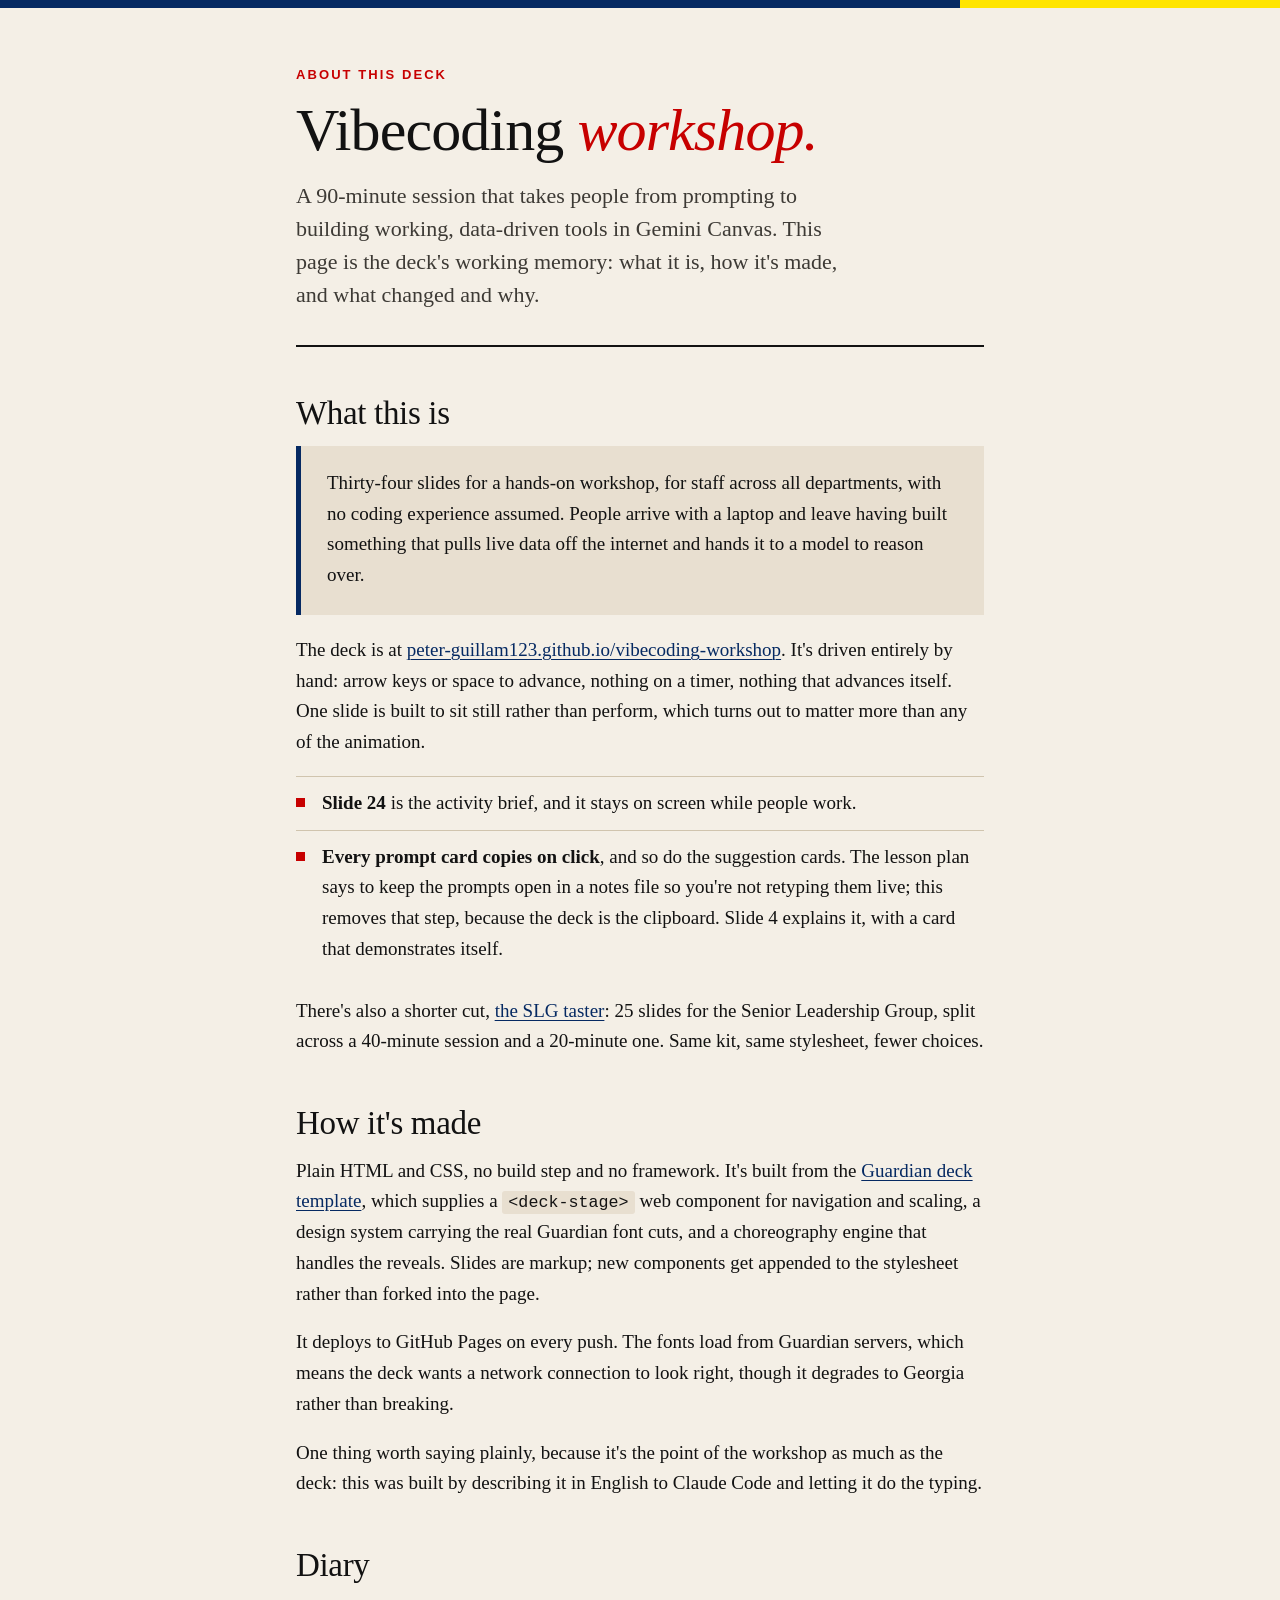
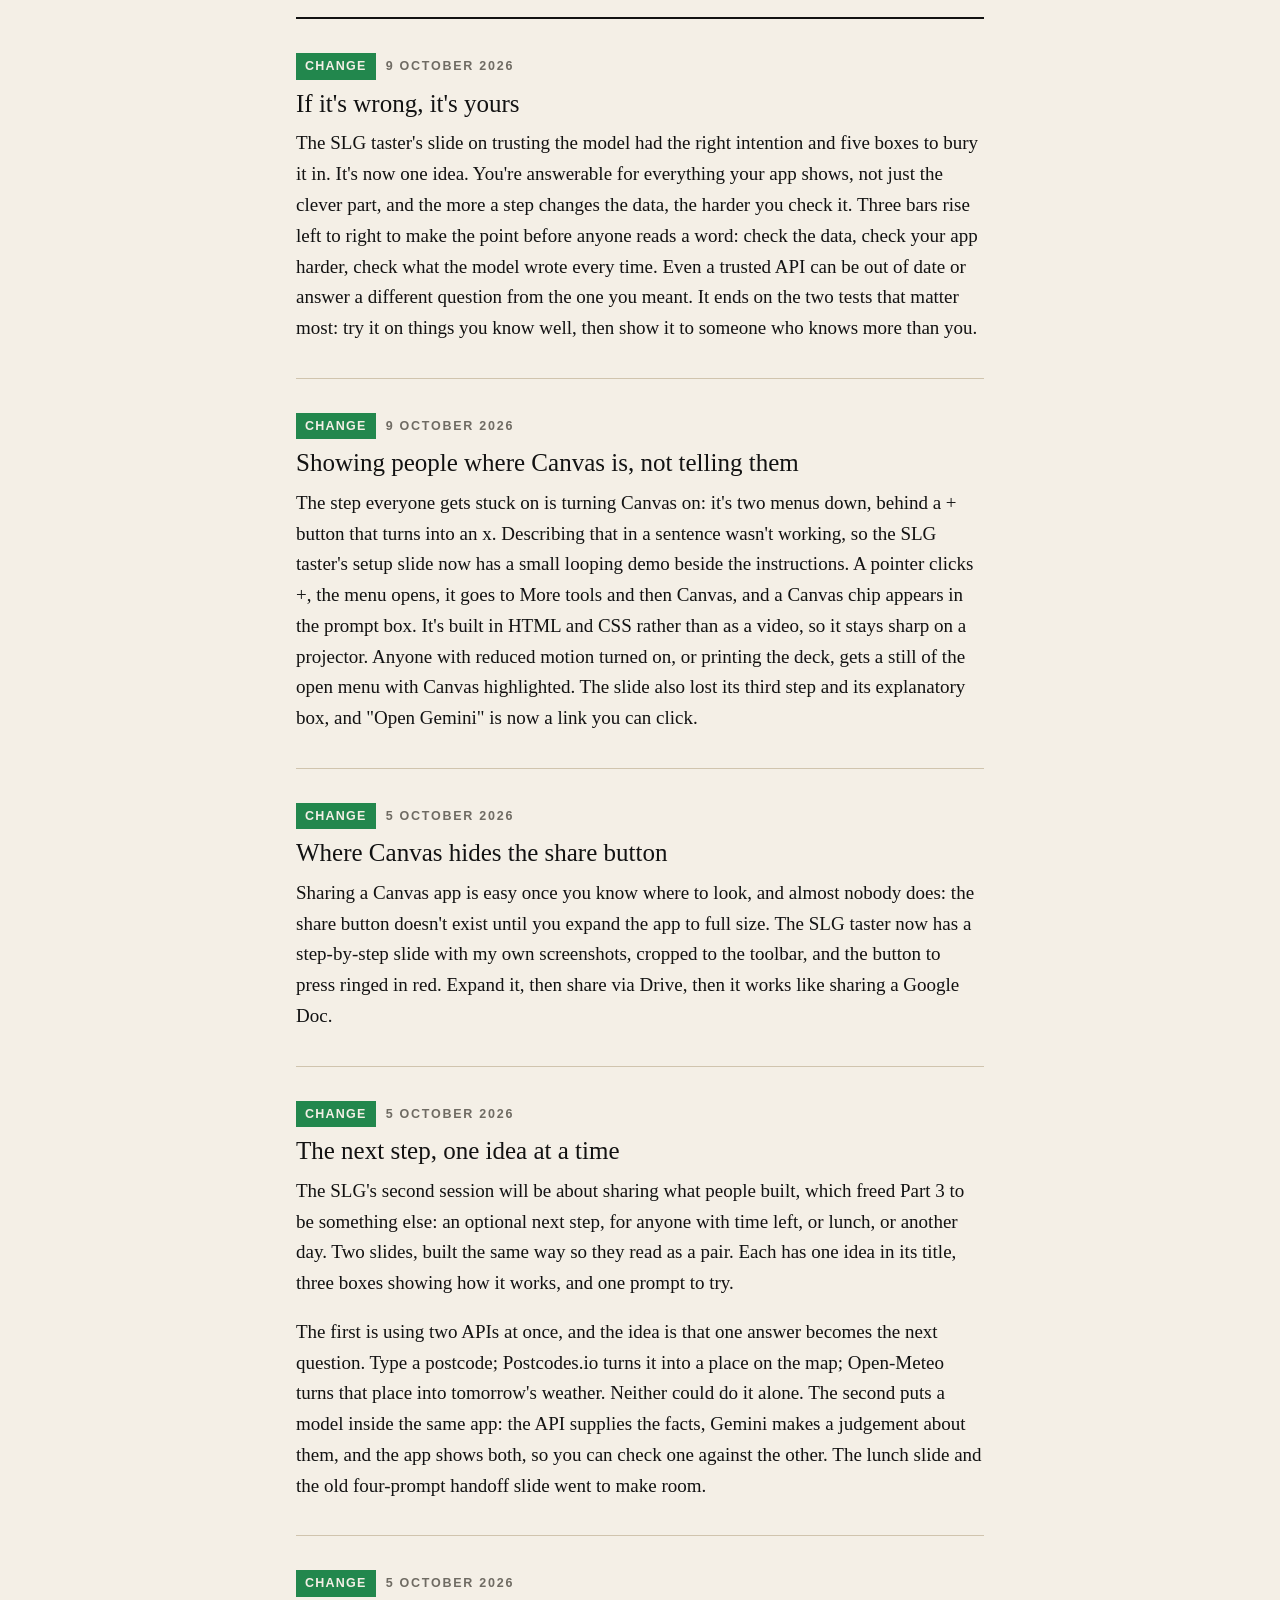
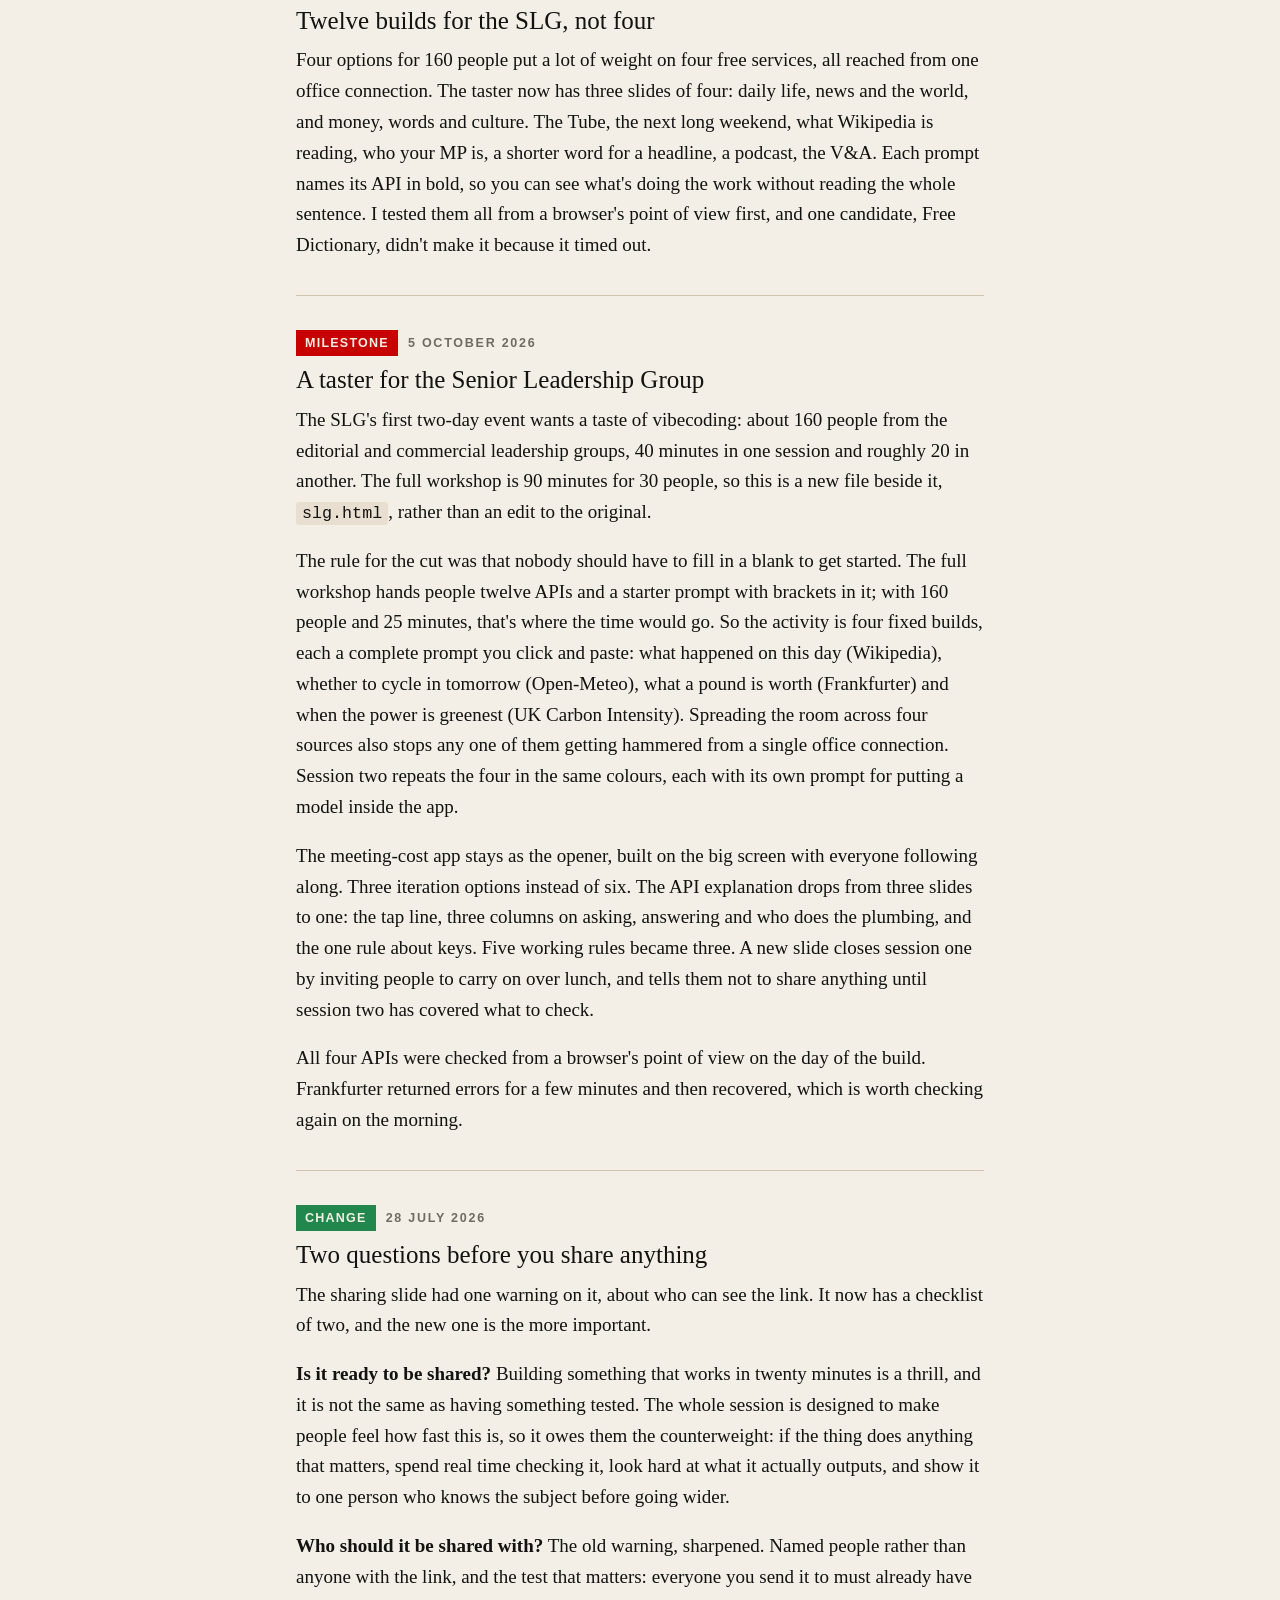
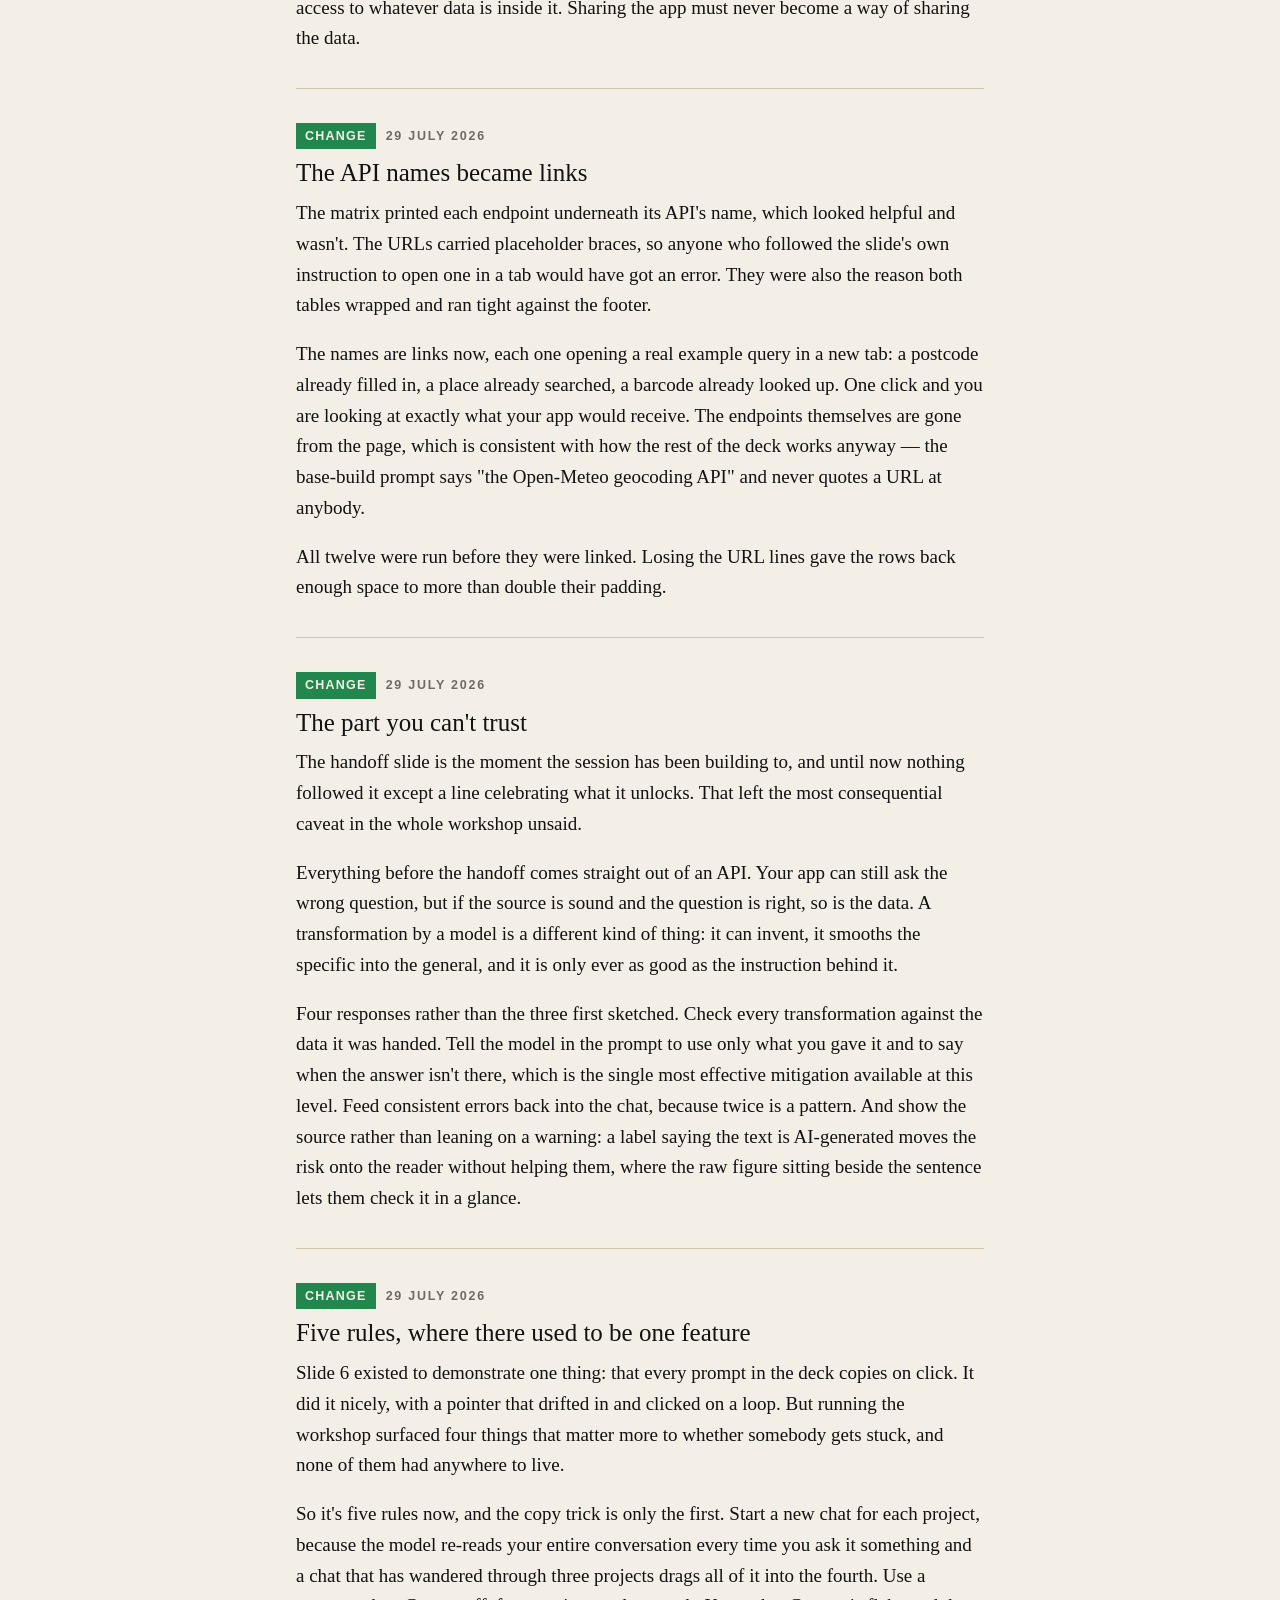
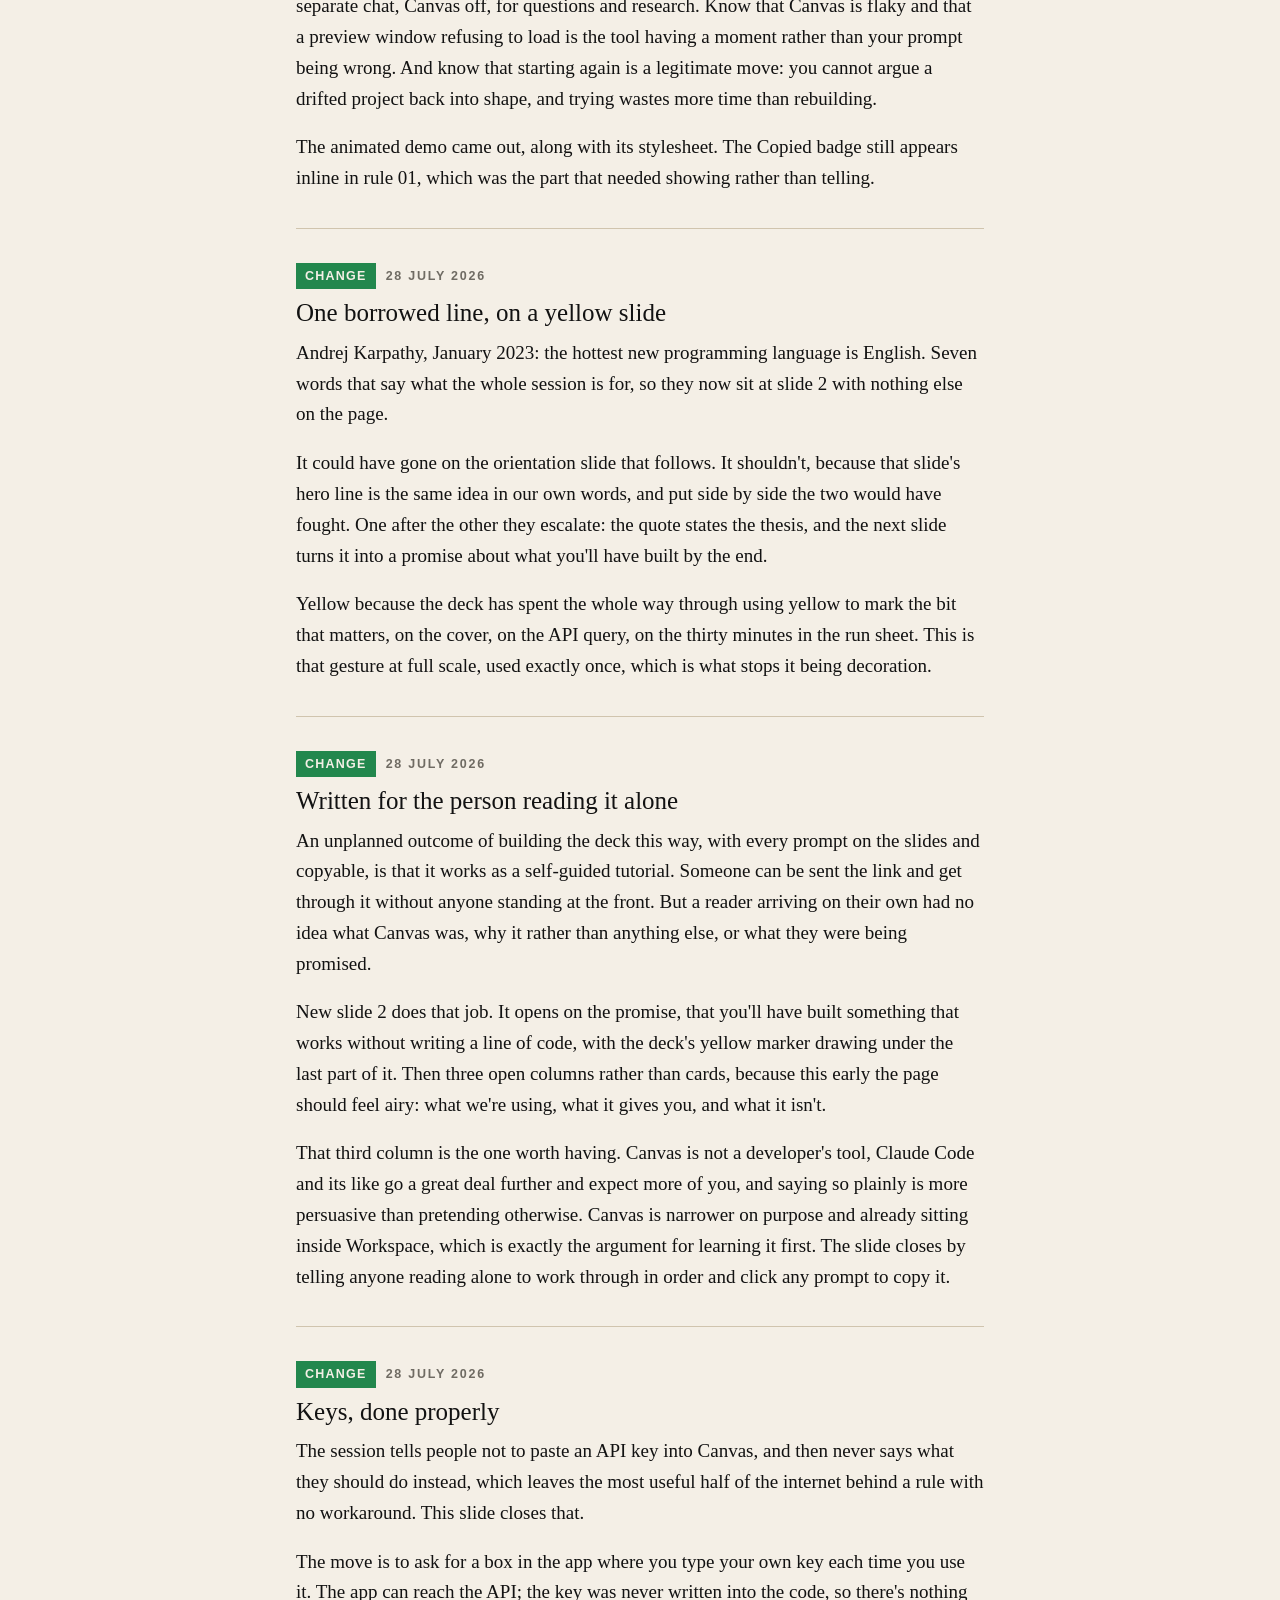
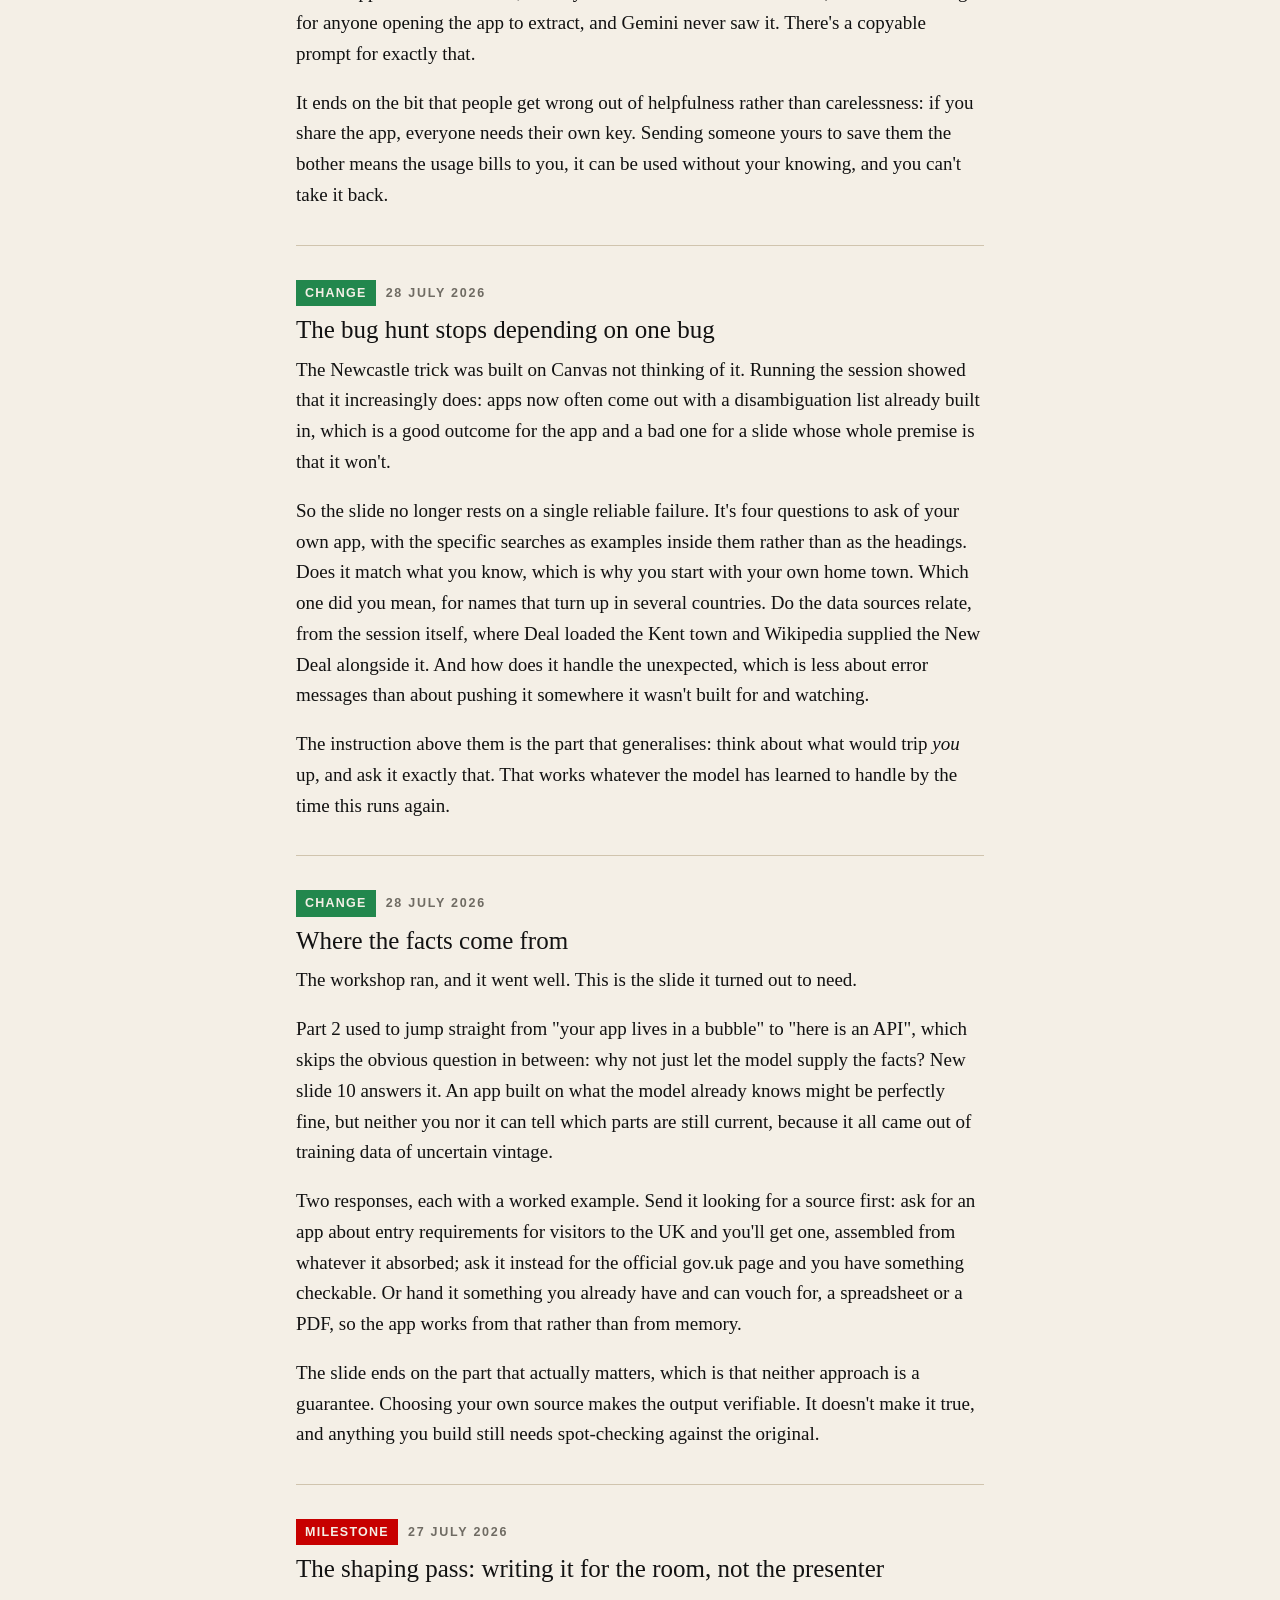
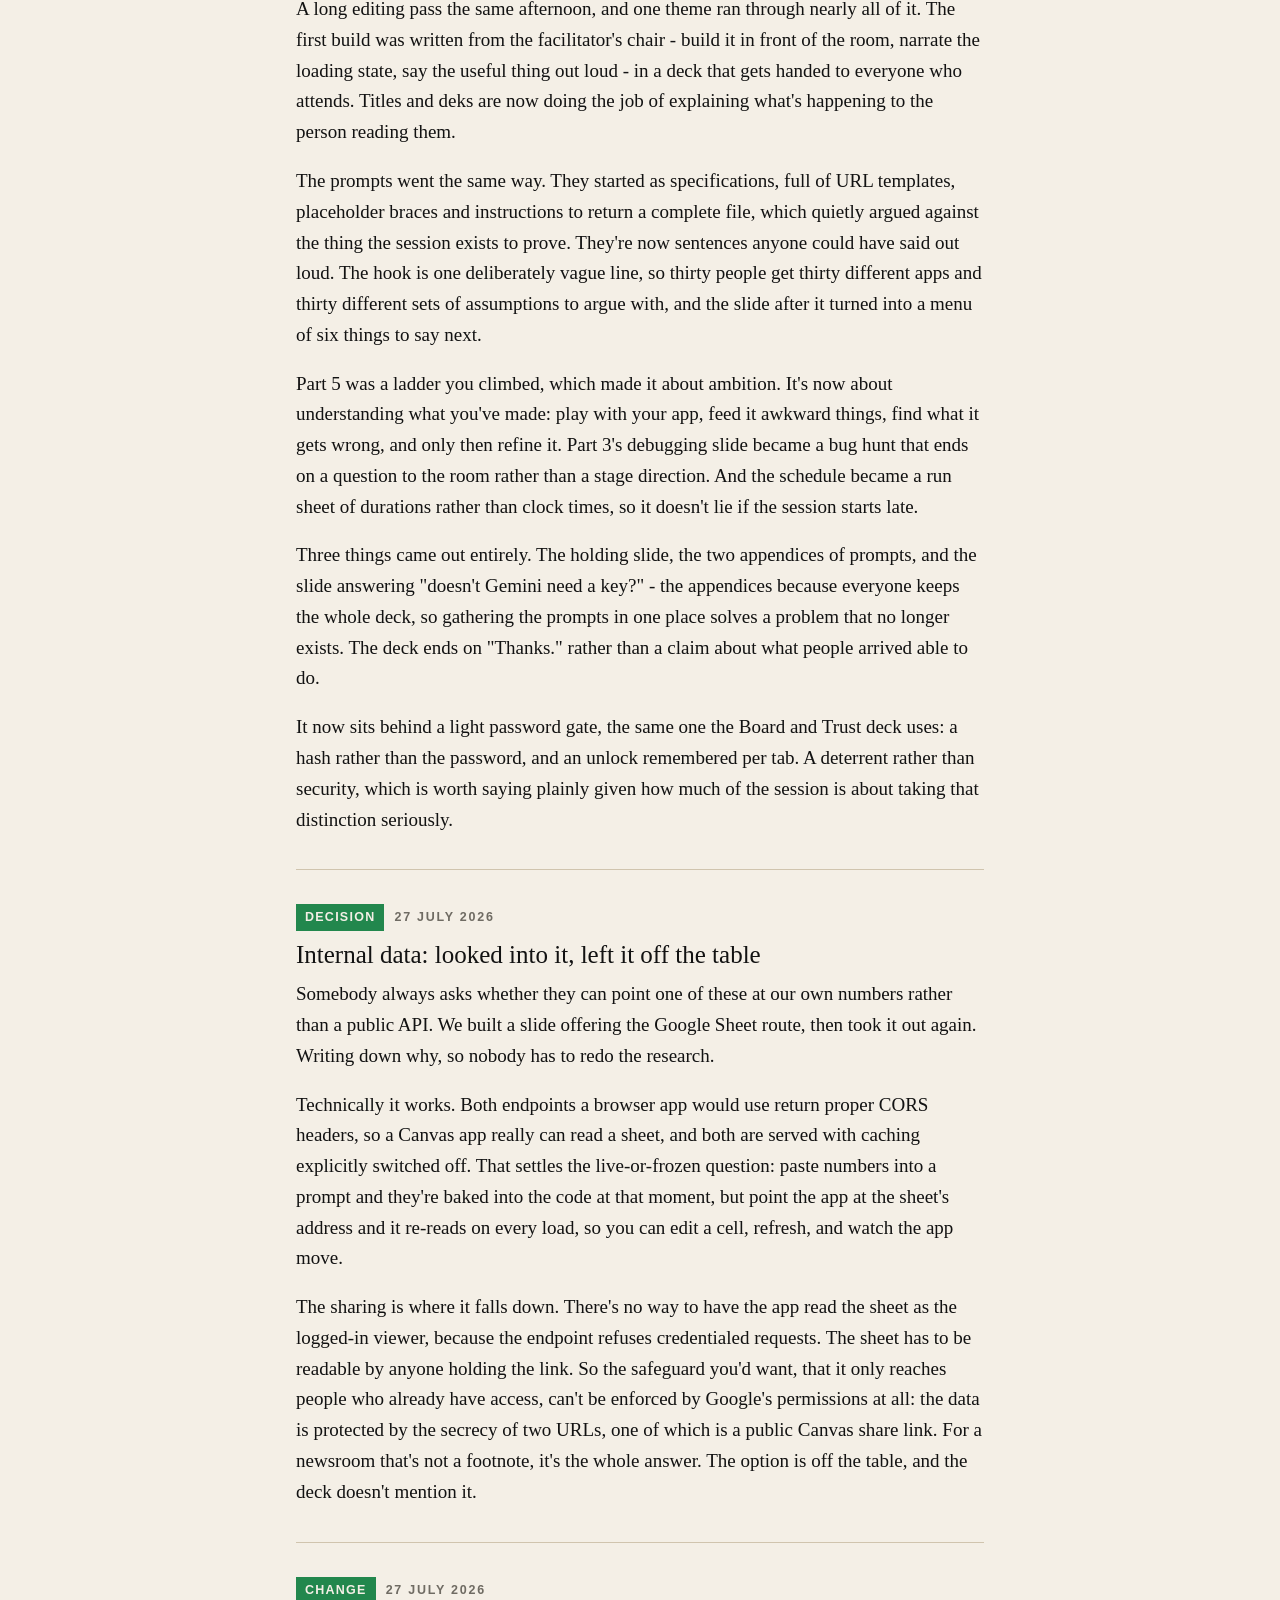
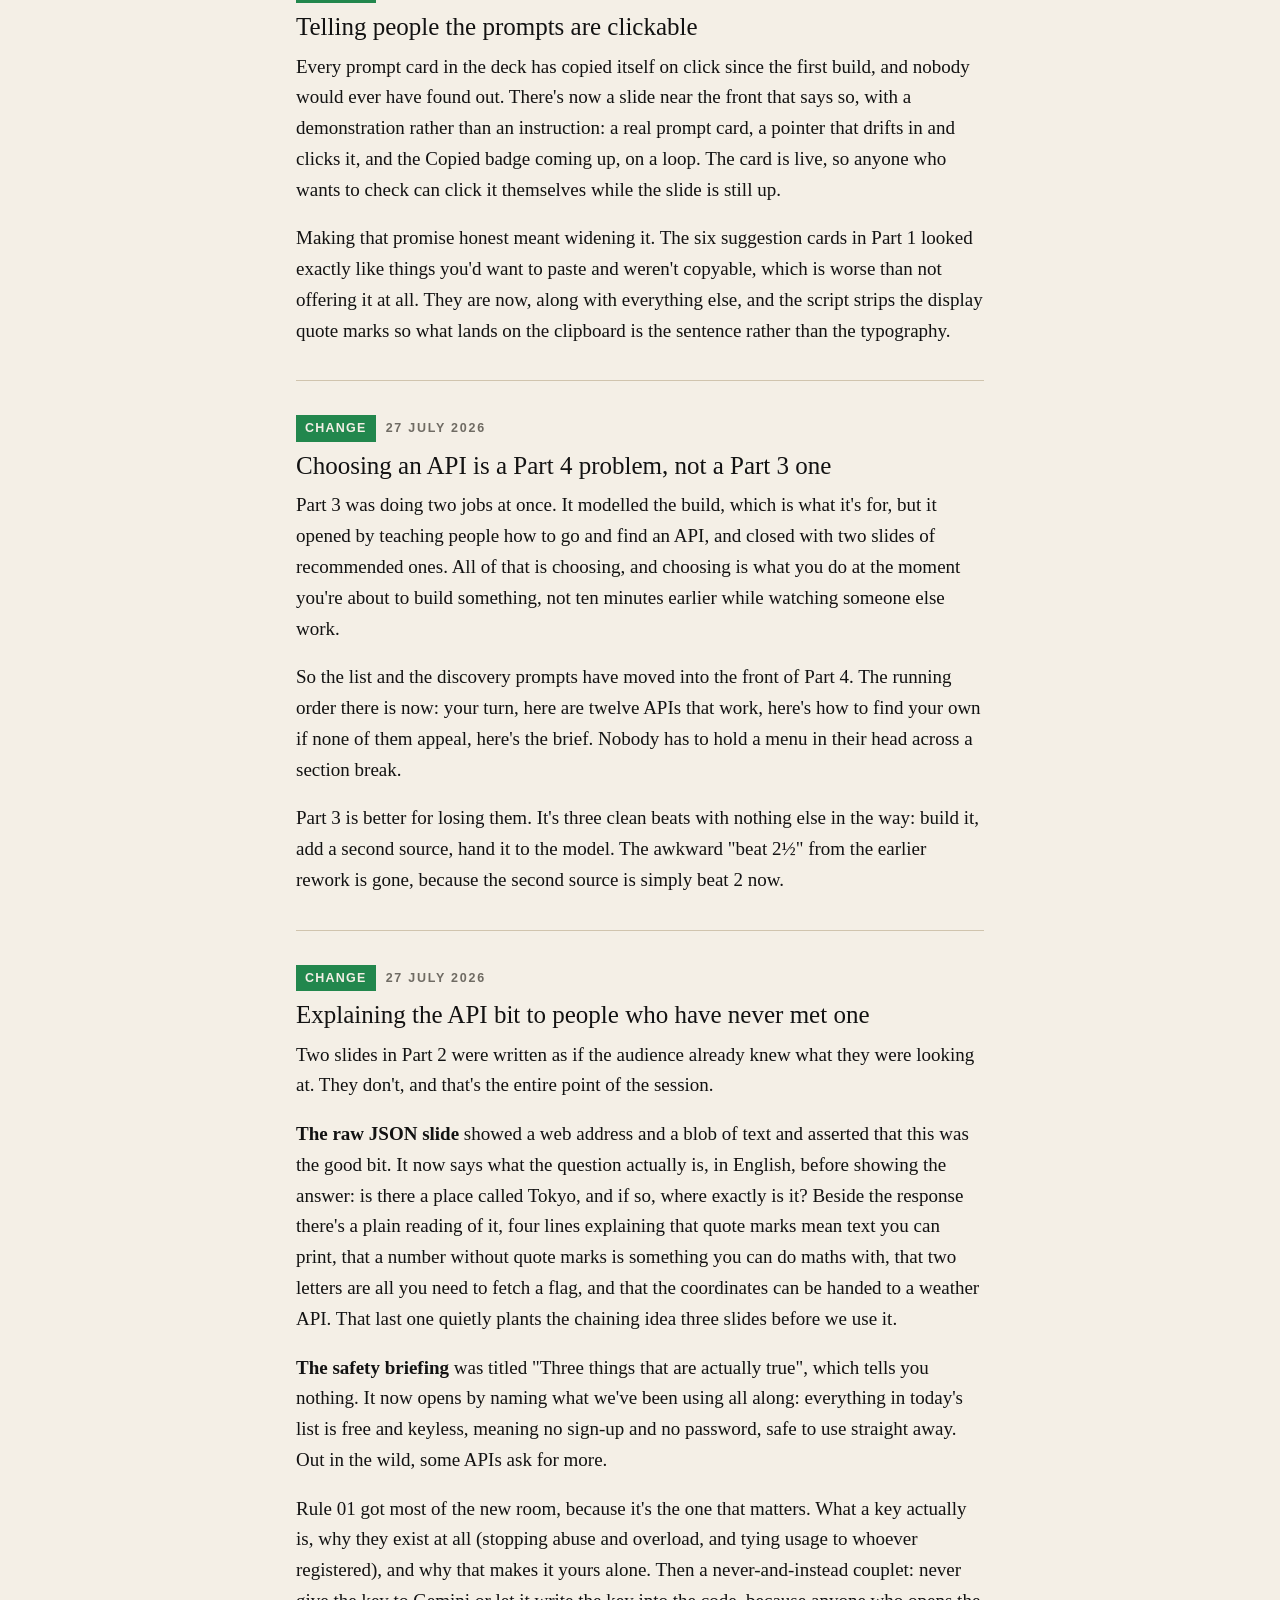
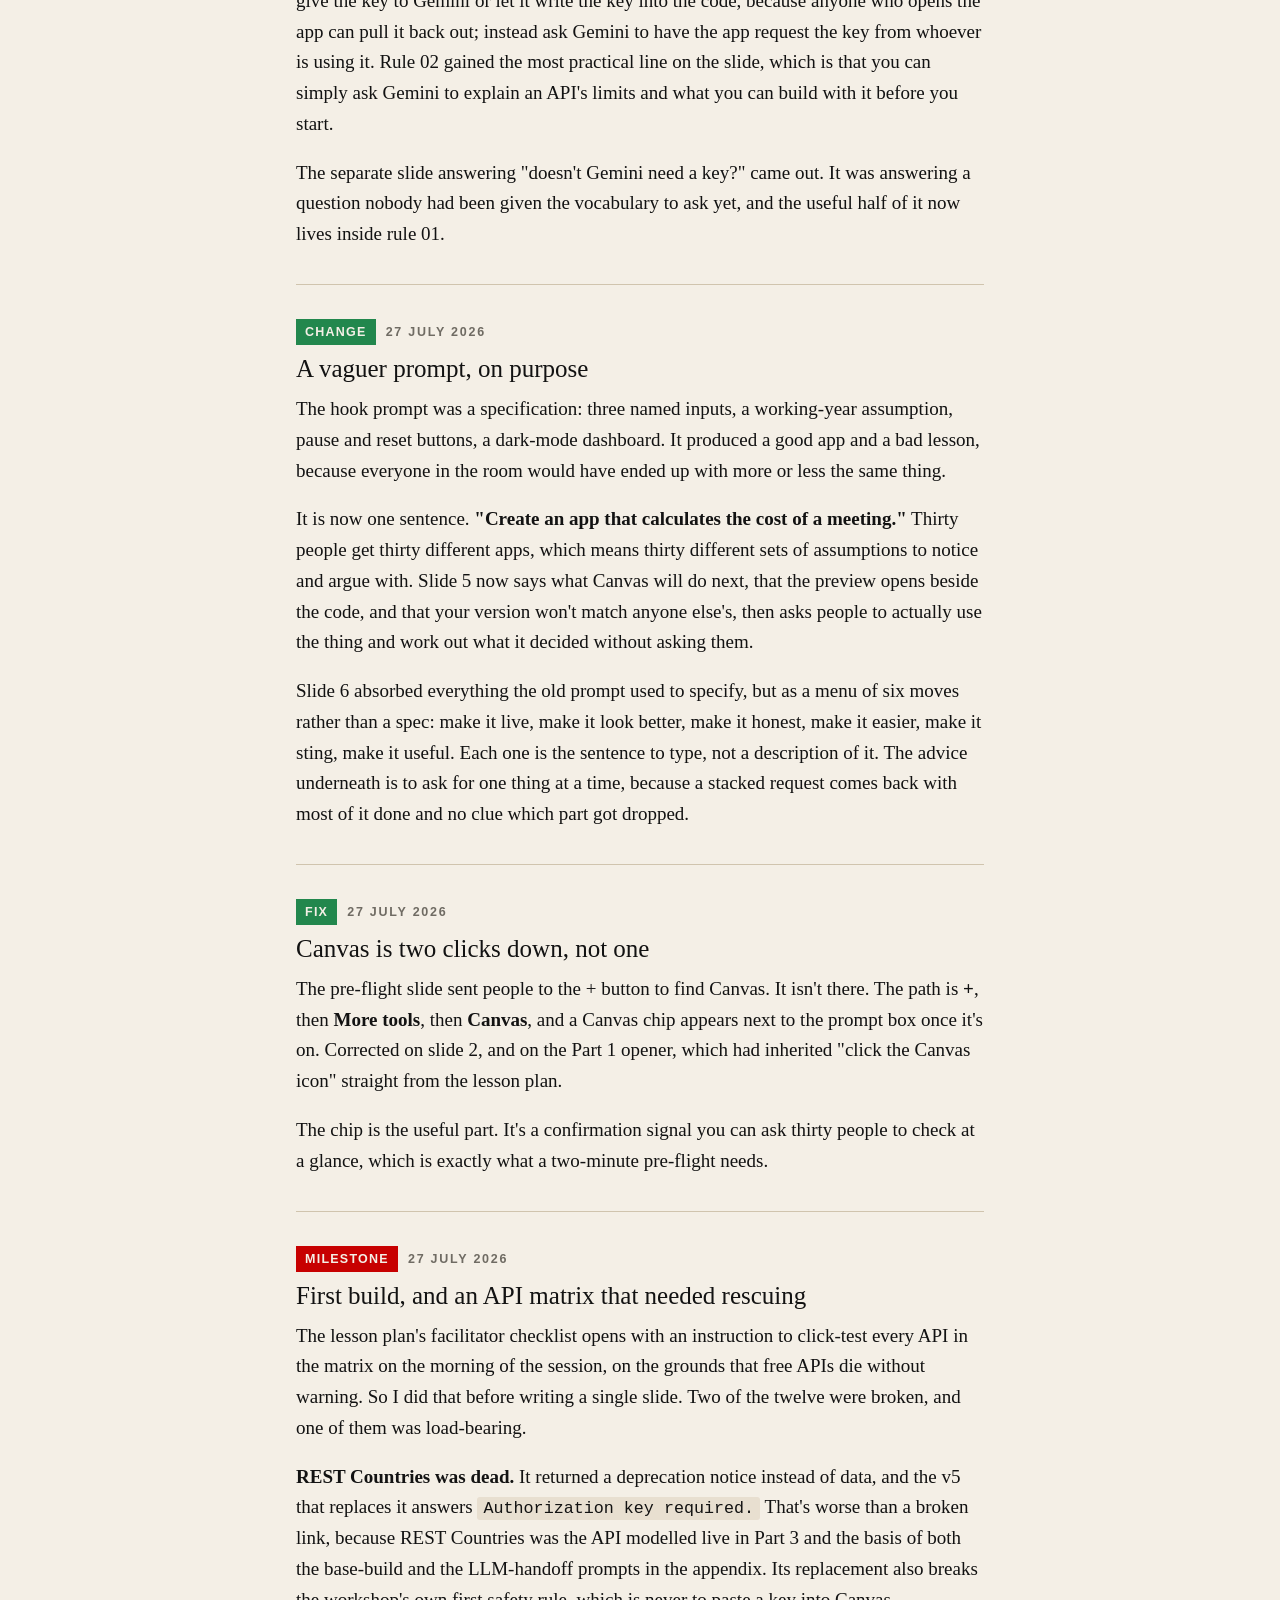
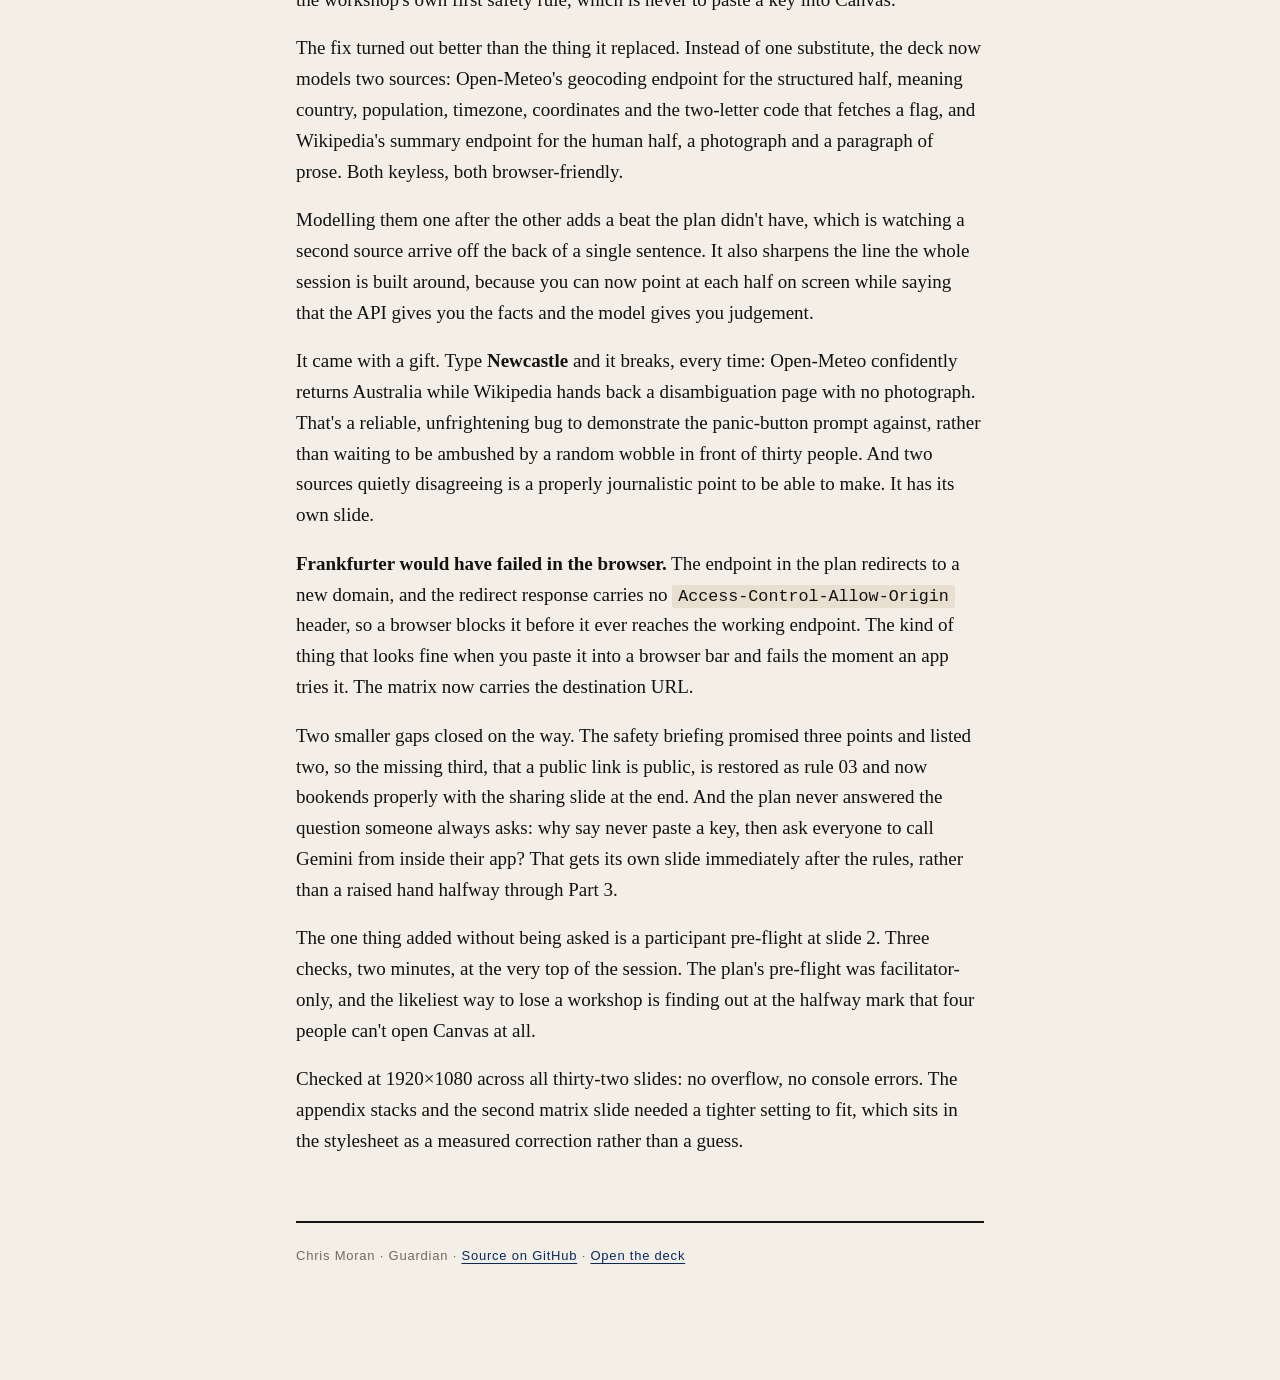
==== about.html @ 99992553 "Add 'Or go and find your own' to the SLG deck, after the twelve From the full workshop's slide 26. T" ====
<!DOCTYPE html><html lang="en-GB"><head>
<meta charset="UTF-8">
<meta name="viewport" content="width=device-width, initial-scale=1">
<title>About · Vibecoding workshop</title>
<meta name="description" content="What the Vibecoding workshop deck is, how it was made, and a diary of what changed and why.">
<link rel="preconnect" href="https://assets.guim.co.uk" crossorigin>
<style>
  /* The deck's stylesheet is built around a fixed 1920×1080 stage, so
     this page carries its own layout. The fonts, the palette and the
     editorial register are deliberately the same. */

  @font-face {
    font-family: 'GH Guardian Headline';
    src: url('https://assets.guim.co.uk/static/frontend/fonts/guardian-headline/noalts-not-hinted/GHGuardianHeadline-Medium.woff2') format('woff2');
    font-weight: 500; font-style: normal; font-display: swap;
  }
  @font-face {
    font-family: 'GH Guardian Headline';
    src: url('https://assets.guim.co.uk/static/frontend/fonts/guardian-headline/noalts-not-hinted/GHGuardianHeadline-Bold.woff2') format('woff2');
    font-weight: 700; font-style: normal; font-display: swap;
  }
  @font-face {
    font-family: 'GuardianTextEgyptian';
    src: url('https://assets.guim.co.uk/static/frontend/fonts/guardian-textegyptian/noalts-not-hinted/GuardianTextEgyptian-Regular.woff2') format('woff2');
    font-weight: 400; font-style: normal; font-display: swap;
  }
  @font-face {
    font-family: 'GuardianTextEgyptian';
    src: url('https://assets.guim.co.uk/static/frontend/fonts/guardian-textegyptian/noalts-not-hinted/GuardianTextEgyptian-Bold.woff2') format('woff2');
    font-weight: 700; font-style: normal; font-display: swap;
  }
  @font-face {
    font-family: 'GuardianTextSans';
    src: url('https://assets.guim.co.uk/static/frontend/fonts/guardian-textsans/noalts-not-hinted/GuardianTextSans-Bold.woff2') format('woff2');
    font-weight: 700; font-style: normal; font-display: swap;
  }

  :root {
    --paper: #F4EFE6;
    --paper-deep: #E8DFD0;
    --paper-rule: #D0C4AE;
    --ink: #121212;
    --ink-soft: #3d3a35;
    --ink-mute: #6f6b63;
    --guardian-blue: #052962;
    --guardian-yellow: #FFE500;
    --news-red: #C70000;
    --eco-green: #22874d;
    --display: 'GH Guardian Headline', Georgia, 'Times New Roman', serif;
    --body: 'GuardianTextEgyptian', Georgia, 'Times New Roman', serif;
    --ui: 'GuardianTextSans', 'Helvetica Neue', Helvetica, Arial, sans-serif;
    --mono: 'Menlo', 'SF Mono', 'Courier New', monospace;
  }

  * { box-sizing: border-box; }
  html { -webkit-text-size-adjust: 100%; }
  body {
    margin: 0;
    background: var(--paper);
    color: var(--ink);
    font-family: var(--body);
    font-size: 19px;
    line-height: 1.62;
  }

  .band { height: 8px; display: flex; }
  .band i { flex: 1; }
  .band i:first-child { background: var(--guardian-blue); flex: 3; }
  .band i:last-child { background: var(--guardian-yellow); }

  .wrap { max-width: 46rem; margin: 0 auto; padding: 0 24px 96px; }

  header.masthead { padding: 56px 0 34px; border-bottom: 2px solid var(--ink); margin-bottom: 40px; }
  .eyebrow {
    font-family: var(--ui);
    font-weight: 700;
    font-size: 13px;
    letter-spacing: 0.16em;
    text-transform: uppercase;
    color: var(--news-red);
    margin: 0 0 14px;
  }
  h1 {
    font-family: var(--display);
    font-weight: 500;
    font-size: clamp(38px, 7vw, 60px);
    line-height: 1.04;
    letter-spacing: -0.015em;
    margin: 0 0 18px;
  }
  h1 em { color: var(--news-red); font-style: italic; }
  .standfirst {
    font-size: clamp(19px, 2.4vw, 22px);
    line-height: 1.5;
    color: var(--ink-soft);
    margin: 0;
    max-width: 34rem;
  }

  h2 {
    font-family: var(--display);
    font-weight: 500;
    font-size: clamp(26px, 4vw, 33px);
    line-height: 1.1;
    letter-spacing: -0.01em;
    margin: 48px 0 14px;
  }
  h3 {
    font-family: var(--display);
    font-weight: 500;
    font-size: clamp(21px, 3vw, 25px);
    line-height: 1.15;
    margin: 32px 0 10px;
  }
  p { margin: 0 0 18px; }
  a { color: var(--guardian-blue); text-decoration-thickness: 1px; text-underline-offset: 3px; }
  a:hover { color: var(--news-red); }
  a:focus-visible { outline: 3px solid var(--news-red); outline-offset: 3px; }
  strong { font-weight: 700; }
  code {
    font-family: var(--mono);
    font-size: 0.88em;
    background: var(--paper-deep);
    padding: 2px 6px;
    border-radius: 3px;
    word-break: break-word;
  }

  .lede-panel {
    background: var(--paper-deep);
    border-left: 5px solid var(--guardian-blue);
    padding: 22px 26px 6px;
    margin: 0 0 20px;
  }

  ul.plain { list-style: none; margin: 0 0 20px; padding: 0; }
  ul.plain li {
    padding: 11px 0 11px 26px;
    border-top: 1px solid var(--paper-rule);
    position: relative;
  }
  ul.plain li::before {
    content: '';
    position: absolute;
    left: 0; top: 21px;
    width: 9px; height: 9px;
    background: var(--news-red);
  }

  /* The diary */
  .entry { padding-top: 34px; margin-top: 34px; border-top: 1px solid var(--paper-rule); }
  .entry:first-of-type { border-top: 2px solid var(--ink); }
  .entry-meta {
    font-family: var(--ui);
    font-weight: 700;
    font-size: 12.5px;
    letter-spacing: 0.14em;
    text-transform: uppercase;
    color: var(--ink-mute);
    margin: 0 0 10px;
    display: flex;
    flex-wrap: wrap;
    align-items: center;
    gap: 10px;
  }
  .tag {
    color: var(--paper);
    background: var(--eco-green);
    padding: 3px 9px;
    letter-spacing: 0.1em;
  }
  .tag.milestone { background: var(--news-red); }
  .entry h3 { margin-top: 0; }

  footer.foot {
    margin-top: 64px;
    padding-top: 22px;
    border-top: 2px solid var(--ink);
    font-family: var(--ui);
    font-size: 13px;
    letter-spacing: 0.06em;
    color: var(--ink-mute);
  }

  @media (max-width: 480px) {
    body { font-size: 17px; }
    .wrap { padding-bottom: 64px; }
    header.masthead { padding-top: 36px; }
  }
</style>
</head>
<body>

<div class="band" aria-hidden="true"><i></i><i></i></div>

<div class="wrap">

  <header class="masthead">
    <p class="eyebrow">About this deck</p>
    <h1>Vibecoding <em>workshop.</em></h1>
    <p class="standfirst">A 90-minute session that takes people from prompting to building working, data-driven tools in Gemini Canvas. This page is the deck's working memory: what it is, how it's made, and what changed and why.</p>
  </header>

  <h2>What this is</h2>

  <div class="lede-panel">
    <p>Thirty-four slides for a hands-on workshop, for staff across all departments, with no coding experience assumed. People arrive with a laptop and leave having built something that pulls live data off the internet and hands it to a model to reason over.</p>
  </div>

  <p>The deck is at <a href="./">peter-guillam123.github.io/vibecoding-workshop</a>. It's driven entirely by hand: arrow keys or space to advance, nothing on a timer, nothing that advances itself. One slide is built to sit still rather than perform, which turns out to matter more than any of the animation.</p>

  <ul class="plain">
    <li><strong>Slide 24</strong> is the activity brief, and it stays on screen while people work.</li>
    <li><strong>Every prompt card copies on click</strong>, and so do the suggestion cards. The lesson plan says to keep the prompts open in a notes file so you're not retyping them live; this removes that step, because the deck is the clipboard. Slide 4 explains it, with a card that demonstrates itself.</li>
  </ul>

  <p>There's also a shorter cut, <a href="slg.html">the SLG taster</a>: 25 slides for the Senior Leadership Group, split across a 40-minute session and a 20-minute one. Same kit, same stylesheet, fewer choices.</p>

  <h2>How it's made</h2>

  <p>Plain HTML and CSS, no build step and no framework. It's built from the <a href="https://github.com/peter-guillam123/guardian-deck-template">Guardian deck template</a>, which supplies a <code>&lt;deck-stage&gt;</code> web component for navigation and scaling, a design system carrying the real Guardian font cuts, and a choreography engine that handles the reveals. Slides are markup; new components get appended to the stylesheet rather than forked into the page.</p>

  <p>It deploys to GitHub Pages on every push. The fonts load from Guardian servers, which means the deck wants a network connection to look right, though it degrades to Georgia rather than breaking.</p>

  <p>One thing worth saying plainly, because it's the point of the workshop as much as the deck: this was built by describing it in English to Claude Code and letting it do the typing.</p>

  <h2>Diary</h2>

  <article class="entry">
    <p class="entry-meta"><span class="tag">Change</span><span>9 October 2026</span></p>
    <h3>If it's wrong, it's yours</h3>

    <p>The SLG taster's slide on trusting the model had the right intention and five boxes to bury it in. It's now one idea. You're answerable for everything your app shows, not just the clever part, and the more a step changes the data, the harder you check it. Three bars rise left to right to make the point before anyone reads a word: check the data, check your app harder, check what the model wrote every time. Even a trusted API can be out of date or answer a different question from the one you meant. It ends on the two tests that matter most: try it on things you know well, then show it to someone who knows more than you.</p>
  </article>

  <article class="entry">
    <p class="entry-meta"><span class="tag">Change</span><span>9 October 2026</span></p>
    <h3>Showing people where Canvas is, not telling them</h3>

    <p>The step everyone gets stuck on is turning Canvas on: it's two menus down, behind a + button that turns into an x. Describing that in a sentence wasn't working, so the SLG taster's setup slide now has a small looping demo beside the instructions. A pointer clicks +, the menu opens, it goes to More tools and then Canvas, and a Canvas chip appears in the prompt box. It's built in HTML and CSS rather than as a video, so it stays sharp on a projector. Anyone with reduced motion turned on, or printing the deck, gets a still of the open menu with Canvas highlighted. The slide also lost its third step and its explanatory box, and "Open Gemini" is now a link you can click.</p>
  </article>

  <article class="entry">
    <p class="entry-meta"><span class="tag">Change</span><span>5 October 2026</span></p>
    <h3>Where Canvas hides the share button</h3>

    <p>Sharing a Canvas app is easy once you know where to look, and almost nobody does: the share button doesn't exist until you expand the app to full size. The SLG taster now has a step-by-step slide with my own screenshots, cropped to the toolbar, and the button to press ringed in red. Expand it, then share via Drive, then it works like sharing a Google Doc.</p>
  </article>

  <article class="entry">
    <p class="entry-meta"><span class="tag">Change</span><span>5 October 2026</span></p>
    <h3>The next step, one idea at a time</h3>

    <p>The SLG's second session will be about sharing what people built, which freed Part 3 to be something else: an optional next step, for anyone with time left, or lunch, or another day. Two slides, built the same way so they read as a pair. Each has one idea in its title, three boxes showing how it works, and one prompt to try.</p>

    <p>The first is using two APIs at once, and the idea is that one answer becomes the next question. Type a postcode; Postcodes.io turns it into a place on the map; Open-Meteo turns that place into tomorrow's weather. Neither could do it alone. The second puts a model inside the same app: the API supplies the facts, Gemini makes a judgement about them, and the app shows both, so you can check one against the other. The lunch slide and the old four-prompt handoff slide went to make room.</p>
  </article>

  <article class="entry">
    <p class="entry-meta"><span class="tag">Change</span><span>5 October 2026</span></p>
    <h3>Twelve builds for the SLG, not four</h3>

    <p>Four options for 160 people put a lot of weight on four free services, all reached from one office connection. The taster now has three slides of four: daily life, news and the world, and money, words and culture. The Tube, the next long weekend, what Wikipedia is reading, who your MP is, a shorter word for a headline, a podcast, the V&amp;A. Each prompt names its API in bold, so you can see what's doing the work without reading the whole sentence. I tested them all from a browser's point of view first, and one candidate, Free Dictionary, didn't make it because it timed out.</p>
  </article>

  <article class="entry">
    <p class="entry-meta"><span class="tag milestone">Milestone</span><span>5 October 2026</span></p>
    <h3>A taster for the Senior Leadership Group</h3>

    <p>The SLG's first two-day event wants a taste of vibecoding: about 160 people from the editorial and commercial leadership groups, 40 minutes in one session and roughly 20 in another. The full workshop is 90 minutes for 30 people, so this is a new file beside it, <code>slg.html</code>, rather than an edit to the original.</p>

    <p>The rule for the cut was that nobody should have to fill in a blank to get started. The full workshop hands people twelve APIs and a starter prompt with brackets in it; with 160 people and 25 minutes, that's where the time would go. So the activity is four fixed builds, each a complete prompt you click and paste: what happened on this day (Wikipedia), whether to cycle in tomorrow (Open-Meteo), what a pound is worth (Frankfurter) and when the power is greenest (UK Carbon Intensity). Spreading the room across four sources also stops any one of them getting hammered from a single office connection. Session two repeats the four in the same colours, each with its own prompt for putting a model inside the app.</p>

    <p>The meeting-cost app stays as the opener, built on the big screen with everyone following along. Three iteration options instead of six. The API explanation drops from three slides to one: the tap line, three columns on asking, answering and who does the plumbing, and the one rule about keys. Five working rules became three. A new slide closes session one by inviting people to carry on over lunch, and tells them not to share anything until session two has covered what to check.</p>

    <p>All four APIs were checked from a browser's point of view on the day of the build. Frankfurter returned errors for a few minutes and then recovered, which is worth checking again on the morning.</p>
  </article>

  <article class="entry">
    <p class="entry-meta"><span class="tag">Change</span><span>28 July 2026</span></p>
    <h3>Two questions before you share anything</h3>

    <p>The sharing slide had one warning on it, about who can see the link. It now has a checklist of two, and the new one is the more important.</p>

    <p><strong>Is it ready to be shared?</strong> Building something that works in twenty minutes is a thrill, and it is not the same as having something tested. The whole session is designed to make people feel how fast this is, so it owes them the counterweight: if the thing does anything that matters, spend real time checking it, look hard at what it actually outputs, and show it to one person who knows the subject before going wider.</p>

    <p><strong>Who should it be shared with?</strong> The old warning, sharpened. Named people rather than anyone with the link, and the test that matters: everyone you send it to must already have access to whatever data is inside it. Sharing the app must never become a way of sharing the data.</p>
  </article>

  <article class="entry">
    <p class="entry-meta"><span class="tag">Change</span><span>29 July 2026</span></p>
    <h3>The API names became links</h3>

    <p>The matrix printed each endpoint underneath its API's name, which looked helpful and wasn't. The URLs carried placeholder braces, so anyone who followed the slide's own instruction to open one in a tab would have got an error. They were also the reason both tables wrapped and ran tight against the footer.</p>

    <p>The names are links now, each one opening a real example query in a new tab: a postcode already filled in, a place already searched, a barcode already looked up. One click and you are looking at exactly what your app would receive. The endpoints themselves are gone from the page, which is consistent with how the rest of the deck works anyway — the base-build prompt says "the Open-Meteo geocoding API" and never quotes a URL at anybody.</p>

    <p>All twelve were run before they were linked. Losing the URL lines gave the rows back enough space to more than double their padding.</p>
  </article>

  <article class="entry">
    <p class="entry-meta"><span class="tag">Change</span><span>29 July 2026</span></p>
    <h3>The part you can't trust</h3>

    <p>The handoff slide is the moment the session has been building to, and until now nothing followed it except a line celebrating what it unlocks. That left the most consequential caveat in the whole workshop unsaid.</p>

    <p>Everything before the handoff comes straight out of an API. Your app can still ask the wrong question, but if the source is sound and the question is right, so is the data. A transformation by a model is a different kind of thing: it can invent, it smooths the specific into the general, and it is only ever as good as the instruction behind it.</p>

    <p>Four responses rather than the three first sketched. Check every transformation against the data it was handed. Tell the model in the prompt to use only what you gave it and to say when the answer isn't there, which is the single most effective mitigation available at this level. Feed consistent errors back into the chat, because twice is a pattern. And show the source rather than leaning on a warning: a label saying the text is AI-generated moves the risk onto the reader without helping them, where the raw figure sitting beside the sentence lets them check it in a glance.</p>
  </article>

  <article class="entry">
    <p class="entry-meta"><span class="tag">Change</span><span>29 July 2026</span></p>
    <h3>Five rules, where there used to be one feature</h3>

    <p>Slide 6 existed to demonstrate one thing: that every prompt in the deck copies on click. It did it nicely, with a pointer that drifted in and clicked on a loop. But running the workshop surfaced four things that matter more to whether somebody gets stuck, and none of them had anywhere to live.</p>

    <p>So it's five rules now, and the copy trick is only the first. Start a new chat for each project, because the model re-reads your entire conversation every time you ask it something and a chat that has wandered through three projects drags all of it into the fourth. Use a separate chat, Canvas off, for questions and research. Know that Canvas is flaky and that a preview window refusing to load is the tool having a moment rather than your prompt being wrong. And know that starting again is a legitimate move: you cannot argue a drifted project back into shape, and trying wastes more time than rebuilding.</p>

    <p>The animated demo came out, along with its stylesheet. The Copied badge still appears inline in rule 01, which was the part that needed showing rather than telling.</p>
  </article>

  <article class="entry">
    <p class="entry-meta"><span class="tag">Change</span><span>28 July 2026</span></p>
    <h3>One borrowed line, on a yellow slide</h3>

    <p>Andrej Karpathy, January 2023: the hottest new programming language is English. Seven words that say what the whole session is for, so they now sit at slide 2 with nothing else on the page.</p>

    <p>It could have gone on the orientation slide that follows. It shouldn't, because that slide's hero line is the same idea in our own words, and put side by side the two would have fought. One after the other they escalate: the quote states the thesis, and the next slide turns it into a promise about what you'll have built by the end.</p>

    <p>Yellow because the deck has spent the whole way through using yellow to mark the bit that matters, on the cover, on the API query, on the thirty minutes in the run sheet. This is that gesture at full scale, used exactly once, which is what stops it being decoration.</p>
  </article>

  <article class="entry">
    <p class="entry-meta"><span class="tag">Change</span><span>28 July 2026</span></p>
    <h3>Written for the person reading it alone</h3>

    <p>An unplanned outcome of building the deck this way, with every prompt on the slides and copyable, is that it works as a self-guided tutorial. Someone can be sent the link and get through it without anyone standing at the front. But a reader arriving on their own had no idea what Canvas was, why it rather than anything else, or what they were being promised.</p>

    <p>New slide 2 does that job. It opens on the promise, that you'll have built something that works without writing a line of code, with the deck's yellow marker drawing under the last part of it. Then three open columns rather than cards, because this early the page should feel airy: what we're using, what it gives you, and what it isn't.</p>

    <p>That third column is the one worth having. Canvas is not a developer's tool, Claude Code and its like go a great deal further and expect more of you, and saying so plainly is more persuasive than pretending otherwise. Canvas is narrower on purpose and already sitting inside Workspace, which is exactly the argument for learning it first. The slide closes by telling anyone reading alone to work through in order and click any prompt to copy it.</p>
  </article>

  <article class="entry">
    <p class="entry-meta"><span class="tag">Change</span><span>28 July 2026</span></p>
    <h3>Keys, done properly</h3>

    <p>The session tells people not to paste an API key into Canvas, and then never says what they should do instead, which leaves the most useful half of the internet behind a rule with no workaround. This slide closes that.</p>

    <p>The move is to ask for a box in the app where you type your own key each time you use it. The app can reach the API; the key was never written into the code, so there's nothing for anyone opening the app to extract, and Gemini never saw it. There's a copyable prompt for exactly that.</p>

    <p>It ends on the bit that people get wrong out of helpfulness rather than carelessness: if you share the app, everyone needs their own key. Sending someone yours to save them the bother means the usage bills to you, it can be used without your knowing, and you can't take it back.</p>
  </article>

  <article class="entry">
    <p class="entry-meta"><span class="tag">Change</span><span>28 July 2026</span></p>
    <h3>The bug hunt stops depending on one bug</h3>

    <p>The Newcastle trick was built on Canvas not thinking of it. Running the session showed that it increasingly does: apps now often come out with a disambiguation list already built in, which is a good outcome for the app and a bad one for a slide whose whole premise is that it won't.</p>

    <p>So the slide no longer rests on a single reliable failure. It's four questions to ask of your own app, with the specific searches as examples inside them rather than as the headings. Does it match what you know, which is why you start with your own home town. Which one did you mean, for names that turn up in several countries. Do the data sources relate, from the session itself, where Deal loaded the Kent town and Wikipedia supplied the New Deal alongside it. And how does it handle the unexpected, which is less about error messages than about pushing it somewhere it wasn't built for and watching.</p>

    <p>The instruction above them is the part that generalises: think about what would trip <em>you</em> up, and ask it exactly that. That works whatever the model has learned to handle by the time this runs again.</p>
  </article>

  <article class="entry">
    <p class="entry-meta"><span class="tag">Change</span><span>28 July 2026</span></p>
    <h3>Where the facts come from</h3>

    <p>The workshop ran, and it went well. This is the slide it turned out to need.</p>

    <p>Part 2 used to jump straight from "your app lives in a bubble" to "here is an API", which skips the obvious question in between: why not just let the model supply the facts? New slide 10 answers it. An app built on what the model already knows might be perfectly fine, but neither you nor it can tell which parts are still current, because it all came out of training data of uncertain vintage.</p>

    <p>Two responses, each with a worked example. Send it looking for a source first: ask for an app about entry requirements for visitors to the UK and you'll get one, assembled from whatever it absorbed; ask it instead for the official gov.uk page and you have something checkable. Or hand it something you already have and can vouch for, a spreadsheet or a PDF, so the app works from that rather than from memory.</p>

    <p>The slide ends on the part that actually matters, which is that neither approach is a guarantee. Choosing your own source makes the output verifiable. It doesn't make it true, and anything you build still needs spot-checking against the original.</p>
  </article>

  <article class="entry">
    <p class="entry-meta"><span class="tag milestone">Milestone</span><span>27 July 2026</span></p>
    <h3>The shaping pass: writing it for the room, not the presenter</h3>

    <p>A long editing pass the same afternoon, and one theme ran through nearly all of it. The first build was written from the facilitator's chair - build it in front of the room, narrate the loading state, say the useful thing out loud - in a deck that gets handed to everyone who attends. Titles and deks are now doing the job of explaining what's happening to the person reading them.</p>

    <p>The prompts went the same way. They started as specifications, full of URL templates, placeholder braces and instructions to return a complete file, which quietly argued against the thing the session exists to prove. They're now sentences anyone could have said out loud. The hook is one deliberately vague line, so thirty people get thirty different apps and thirty different sets of assumptions to argue with, and the slide after it turned into a menu of six things to say next.</p>

    <p>Part 5 was a ladder you climbed, which made it about ambition. It's now about understanding what you've made: play with your app, feed it awkward things, find what it gets wrong, and only then refine it. Part 3's debugging slide became a bug hunt that ends on a question to the room rather than a stage direction. And the schedule became a run sheet of durations rather than clock times, so it doesn't lie if the session starts late.</p>

    <p>Three things came out entirely. The holding slide, the two appendices of prompts, and the slide answering "doesn't Gemini need a key?" - the appendices because everyone keeps the whole deck, so gathering the prompts in one place solves a problem that no longer exists. The deck ends on "Thanks." rather than a claim about what people arrived able to do.</p>

    <p>It now sits behind a light password gate, the same one the Board and Trust deck uses: a hash rather than the password, and an unlock remembered per tab. A deterrent rather than security, which is worth saying plainly given how much of the session is about taking that distinction seriously.</p>
  </article>

  <article class="entry">
    <p class="entry-meta"><span class="tag">Decision</span><span>27 July 2026</span></p>
    <h3>Internal data: looked into it, left it off the table</h3>

    <p>Somebody always asks whether they can point one of these at our own numbers rather than a public API. We built a slide offering the Google Sheet route, then took it out again. Writing down why, so nobody has to redo the research.</p>

    <p>Technically it works. Both endpoints a browser app would use return proper CORS headers, so a Canvas app really can read a sheet, and both are served with caching explicitly switched off. That settles the live-or-frozen question: paste numbers into a prompt and they're baked into the code at that moment, but point the app at the sheet's address and it re-reads on every load, so you can edit a cell, refresh, and watch the app move.</p>

    <p>The sharing is where it falls down. There's no way to have the app read the sheet as the logged-in viewer, because the endpoint refuses credentialed requests. The sheet has to be readable by anyone holding the link. So the safeguard you'd want, that it only reaches people who already have access, can't be enforced by Google's permissions at all: the data is protected by the secrecy of two URLs, one of which is a public Canvas share link. For a newsroom that's not a footnote, it's the whole answer. The option is off the table, and the deck doesn't mention it.</p>
  </article>

  <article class="entry">
    <p class="entry-meta"><span class="tag">Change</span><span>27 July 2026</span></p>
    <h3>Telling people the prompts are clickable</h3>

    <p>Every prompt card in the deck has copied itself on click since the first build, and nobody would ever have found out. There's now a slide near the front that says so, with a demonstration rather than an instruction: a real prompt card, a pointer that drifts in and clicks it, and the Copied badge coming up, on a loop. The card is live, so anyone who wants to check can click it themselves while the slide is still up.</p>

    <p>Making that promise honest meant widening it. The six suggestion cards in Part 1 looked exactly like things you'd want to paste and weren't copyable, which is worse than not offering it at all. They are now, along with everything else, and the script strips the display quote marks so what lands on the clipboard is the sentence rather than the typography.</p>
  </article>

  <article class="entry">
    <p class="entry-meta"><span class="tag">Change</span><span>27 July 2026</span></p>
    <h3>Choosing an API is a Part 4 problem, not a Part 3 one</h3>

    <p>Part 3 was doing two jobs at once. It modelled the build, which is what it's for, but it opened by teaching people how to go and find an API, and closed with two slides of recommended ones. All of that is choosing, and choosing is what you do at the moment you're about to build something, not ten minutes earlier while watching someone else work.</p>

    <p>So the list and the discovery prompts have moved into the front of Part 4. The running order there is now: your turn, here are twelve APIs that work, here's how to find your own if none of them appeal, here's the brief. Nobody has to hold a menu in their head across a section break.</p>

    <p>Part 3 is better for losing them. It's three clean beats with nothing else in the way: build it, add a second source, hand it to the model. The awkward "beat 2½" from the earlier rework is gone, because the second source is simply beat 2 now.</p>
  </article>

  <article class="entry">
    <p class="entry-meta"><span class="tag">Change</span><span>27 July 2026</span></p>
    <h3>Explaining the API bit to people who have never met one</h3>

    <p>Two slides in Part 2 were written as if the audience already knew what they were looking at. They don't, and that's the entire point of the session.</p>

    <p><strong>The raw JSON slide</strong> showed a web address and a blob of text and asserted that this was the good bit. It now says what the question actually is, in English, before showing the answer: is there a place called Tokyo, and if so, where exactly is it? Beside the response there's a plain reading of it, four lines explaining that quote marks mean text you can print, that a number without quote marks is something you can do maths with, that two letters are all you need to fetch a flag, and that the coordinates can be handed to a weather API. That last one quietly plants the chaining idea three slides before we use it.</p>

    <p><strong>The safety briefing</strong> was titled "Three things that are actually true", which tells you nothing. It now opens by naming what we've been using all along: everything in today's list is free and keyless, meaning no sign-up and no password, safe to use straight away. Out in the wild, some APIs ask for more.</p>

    <p>Rule 01 got most of the new room, because it's the one that matters. What a key actually is, why they exist at all (stopping abuse and overload, and tying usage to whoever registered), and why that makes it yours alone. Then a never-and-instead couplet: never give the key to Gemini or let it write the key into the code, because anyone who opens the app can pull it back out; instead ask Gemini to have the app request the key from whoever is using it. Rule 02 gained the most practical line on the slide, which is that you can simply ask Gemini to explain an API's limits and what you can build with it before you start.</p>

    <p>The separate slide answering "doesn't Gemini need a key?" came out. It was answering a question nobody had been given the vocabulary to ask yet, and the useful half of it now lives inside rule 01.</p>
  </article>

  <article class="entry">
    <p class="entry-meta"><span class="tag">Change</span><span>27 July 2026</span></p>
    <h3>A vaguer prompt, on purpose</h3>

    <p>The hook prompt was a specification: three named inputs, a working-year assumption, pause and reset buttons, a dark-mode dashboard. It produced a good app and a bad lesson, because everyone in the room would have ended up with more or less the same thing.</p>

    <p>It is now one sentence. <strong>"Create an app that calculates the cost of a meeting."</strong> Thirty people get thirty different apps, which means thirty different sets of assumptions to notice and argue with. Slide 5 now says what Canvas will do next, that the preview opens beside the code, and that your version won't match anyone else's, then asks people to actually use the thing and work out what it decided without asking them.</p>

    <p>Slide 6 absorbed everything the old prompt used to specify, but as a menu of six moves rather than a spec: make it live, make it look better, make it honest, make it easier, make it sting, make it useful. Each one is the sentence to type, not a description of it. The advice underneath is to ask for one thing at a time, because a stacked request comes back with most of it done and no clue which part got dropped.</p>
  </article>

  <article class="entry">
    <p class="entry-meta"><span class="tag">Fix</span><span>27 July 2026</span></p>
    <h3>Canvas is two clicks down, not one</h3>

    <p>The pre-flight slide sent people to the + button to find Canvas. It isn't there. The path is <strong>+</strong>, then <strong>More tools</strong>, then <strong>Canvas</strong>, and a Canvas chip appears next to the prompt box once it's on. Corrected on slide 2, and on the Part 1 opener, which had inherited "click the Canvas icon" straight from the lesson plan.</p>

    <p>The chip is the useful part. It's a confirmation signal you can ask thirty people to check at a glance, which is exactly what a two-minute pre-flight needs.</p>
  </article>

  <article class="entry">
    <p class="entry-meta"><span class="tag milestone">Milestone</span><span>27 July 2026</span></p>
    <h3>First build, and an API matrix that needed rescuing</h3>

    <p>The lesson plan's facilitator checklist opens with an instruction to click-test every API in the matrix on the morning of the session, on the grounds that free APIs die without warning. So I did that before writing a single slide. Two of the twelve were broken, and one of them was load-bearing.</p>

    <p><strong>REST Countries was dead.</strong> It returned a deprecation notice instead of data, and the v5 that replaces it answers <code>Authorization key required.</code> That's worse than a broken link, because REST Countries was the API modelled live in Part 3 and the basis of both the base-build and the LLM-handoff prompts in the appendix. Its replacement also breaks the workshop's own first safety rule, which is never to paste a key into Canvas.</p>

    <p>The fix turned out better than the thing it replaced. Instead of one substitute, the deck now models two sources: Open-Meteo's geocoding endpoint for the structured half, meaning country, population, timezone, coordinates and the two-letter code that fetches a flag, and Wikipedia's summary endpoint for the human half, a photograph and a paragraph of prose. Both keyless, both browser-friendly.</p>

    <p>Modelling them one after the other adds a beat the plan didn't have, which is watching a second source arrive off the back of a single sentence. It also sharpens the line the whole session is built around, because you can now point at each half on screen while saying that the API gives you the facts and the model gives you judgement.</p>

    <p>It came with a gift. Type <strong>Newcastle</strong> and it breaks, every time: Open-Meteo confidently returns Australia while Wikipedia hands back a disambiguation page with no photograph. That's a reliable, unfrightening bug to demonstrate the panic-button prompt against, rather than waiting to be ambushed by a random wobble in front of thirty people. And two sources quietly disagreeing is a properly journalistic point to be able to make. It has its own slide.</p>

    <p><strong>Frankfurter would have failed in the browser.</strong> The endpoint in the plan redirects to a new domain, and the redirect response carries no <code>Access-Control-Allow-Origin</code> header, so a browser blocks it before it ever reaches the working endpoint. The kind of thing that looks fine when you paste it into a browser bar and fails the moment an app tries it. The matrix now carries the destination URL.</p>

    <p>Two smaller gaps closed on the way. The safety briefing promised three points and listed two, so the missing third, that a public link is public, is restored as rule 03 and now bookends properly with the sharing slide at the end. And the plan never answered the question someone always asks: why say never paste a key, then ask everyone to call Gemini from inside their app? That gets its own slide immediately after the rules, rather than a raised hand halfway through Part 3.</p>

    <p>The one thing added without being asked is a participant pre-flight at slide 2. Three checks, two minutes, at the very top of the session. The plan's pre-flight was facilitator-only, and the likeliest way to lose a workshop is finding out at the halfway mark that four people can't open Canvas at all.</p>

    <p>Checked at 1920×1080 across all thirty-two slides: no overflow, no console errors. The appendix stacks and the second matrix slide needed a tighter setting to fit, which sits in the stylesheet as a measured correction rather than a guess.</p>
  </article>

  <footer class="foot">
    <p>Chris Moran · Guardian · <a href="https://github.com/peter-guillam123/vibecoding-workshop">Source on GitHub</a> · <a href="./">Open the deck</a></p>
  </footer>

</div>

</body></html>
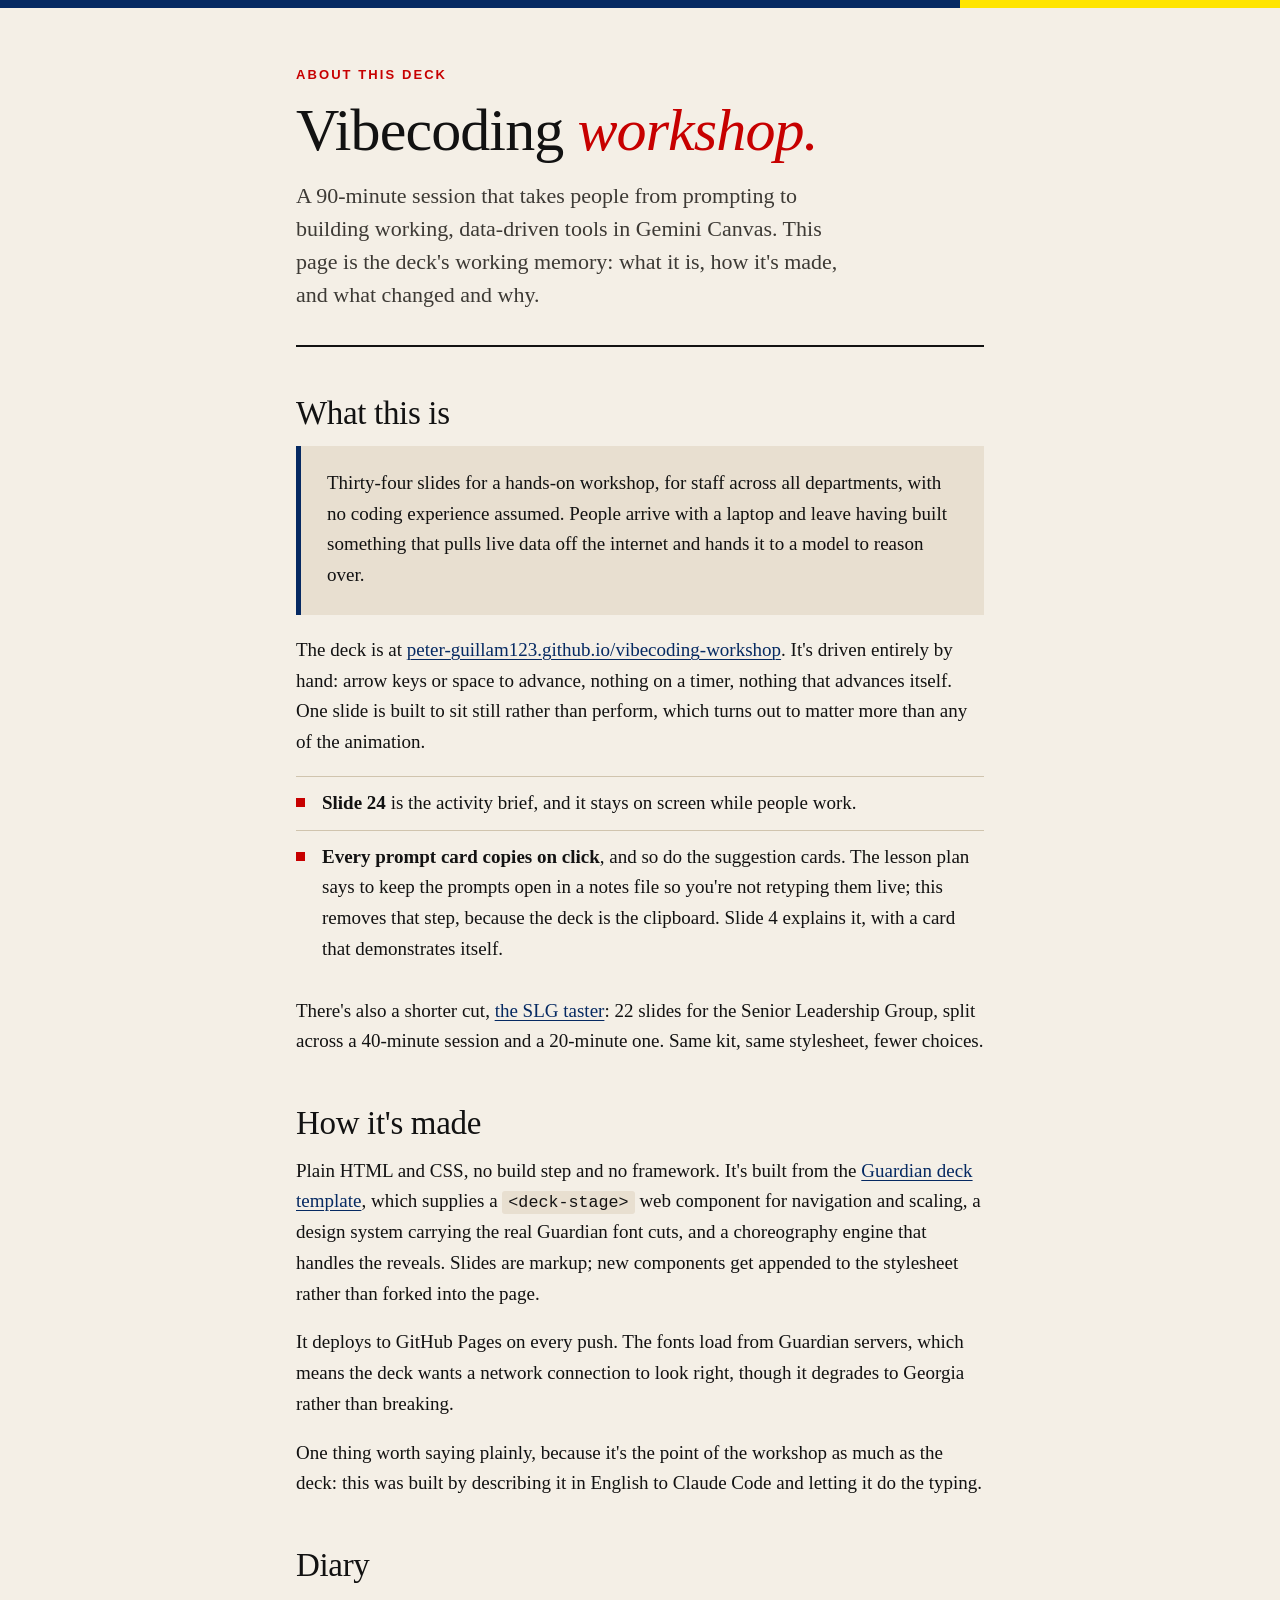
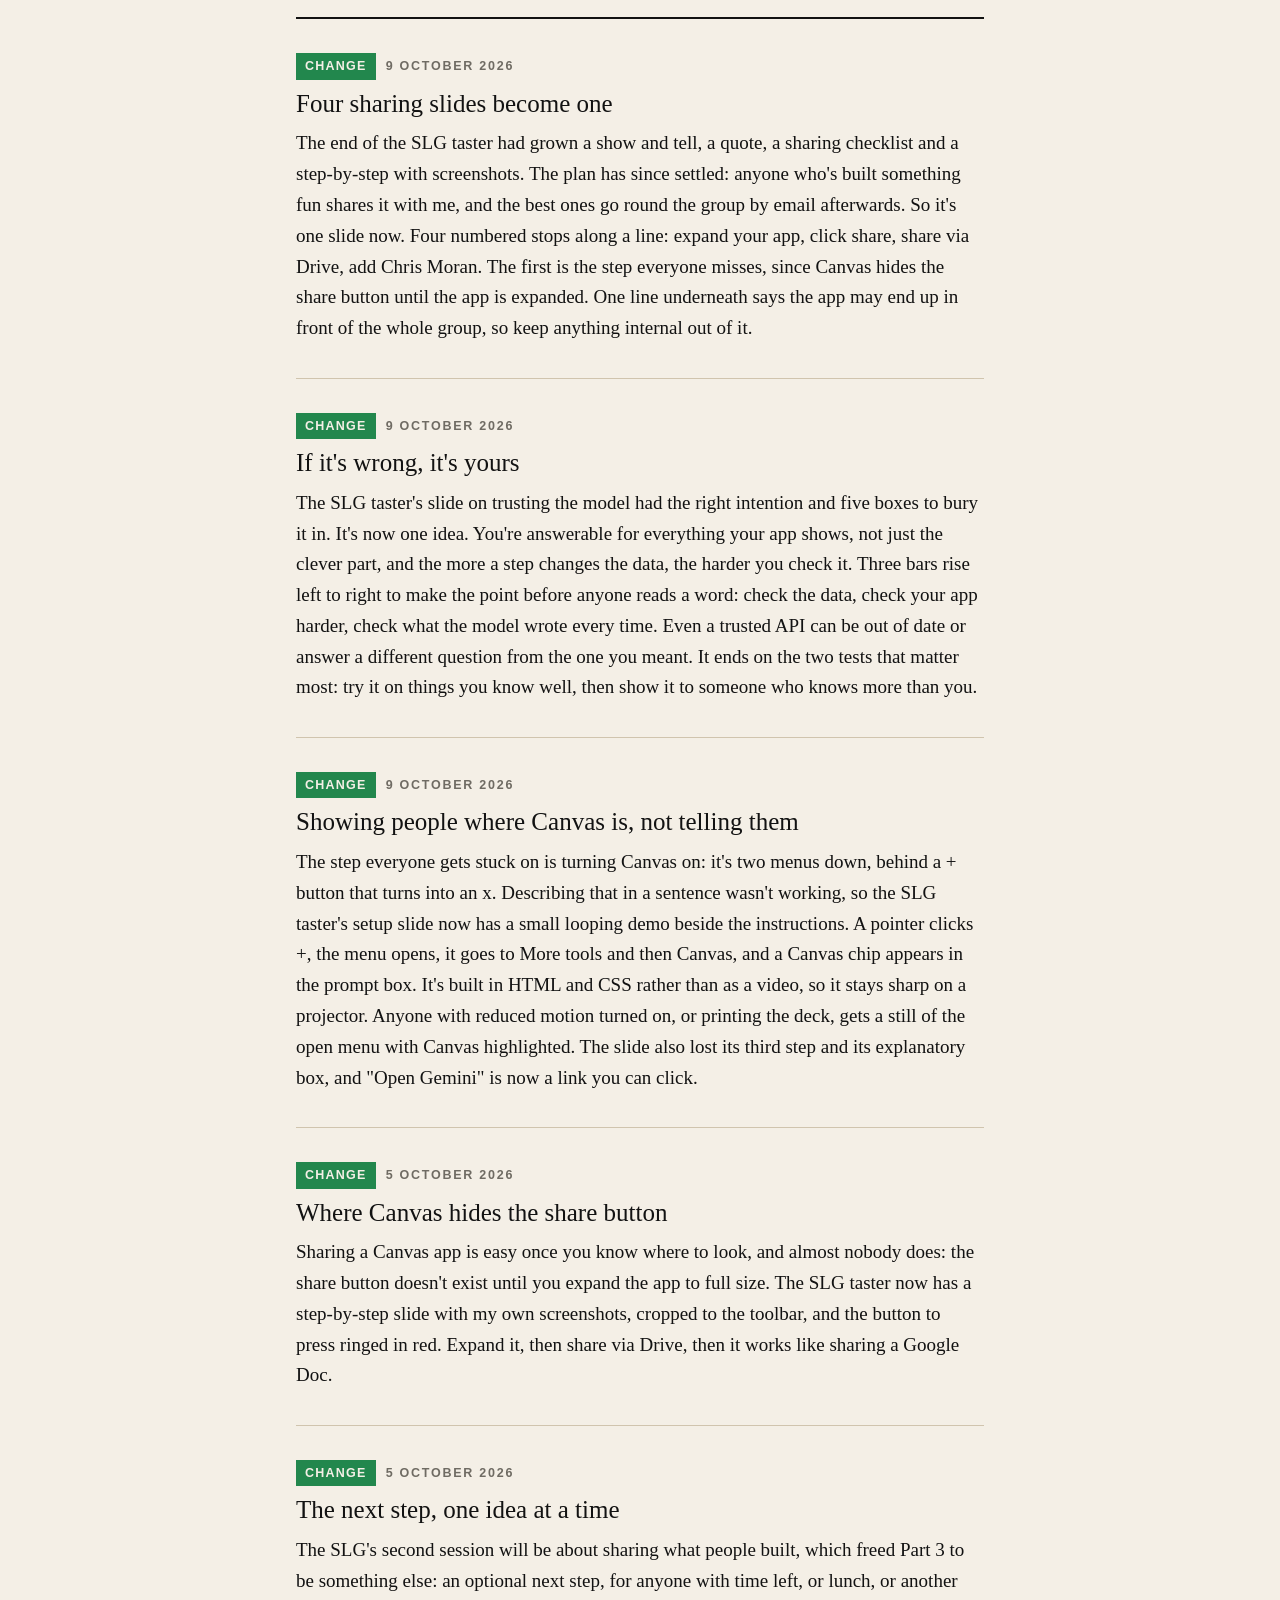
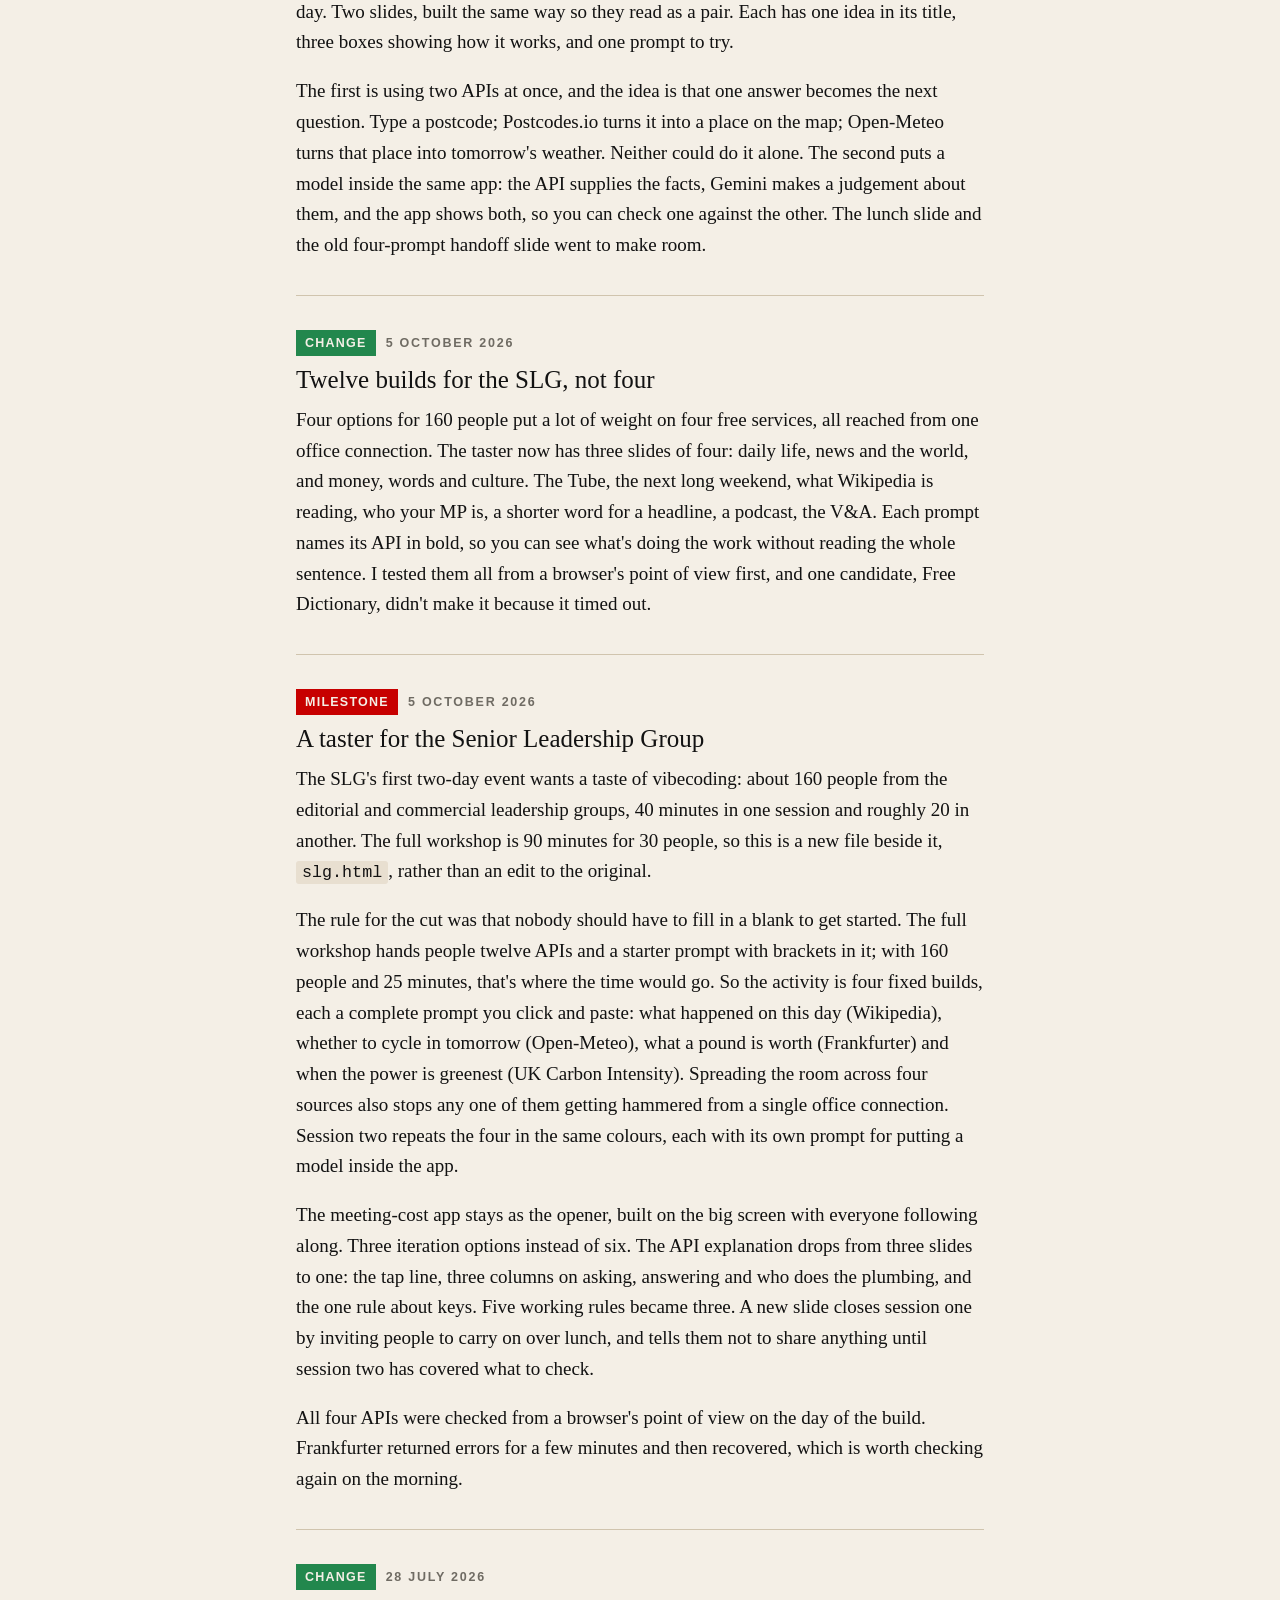
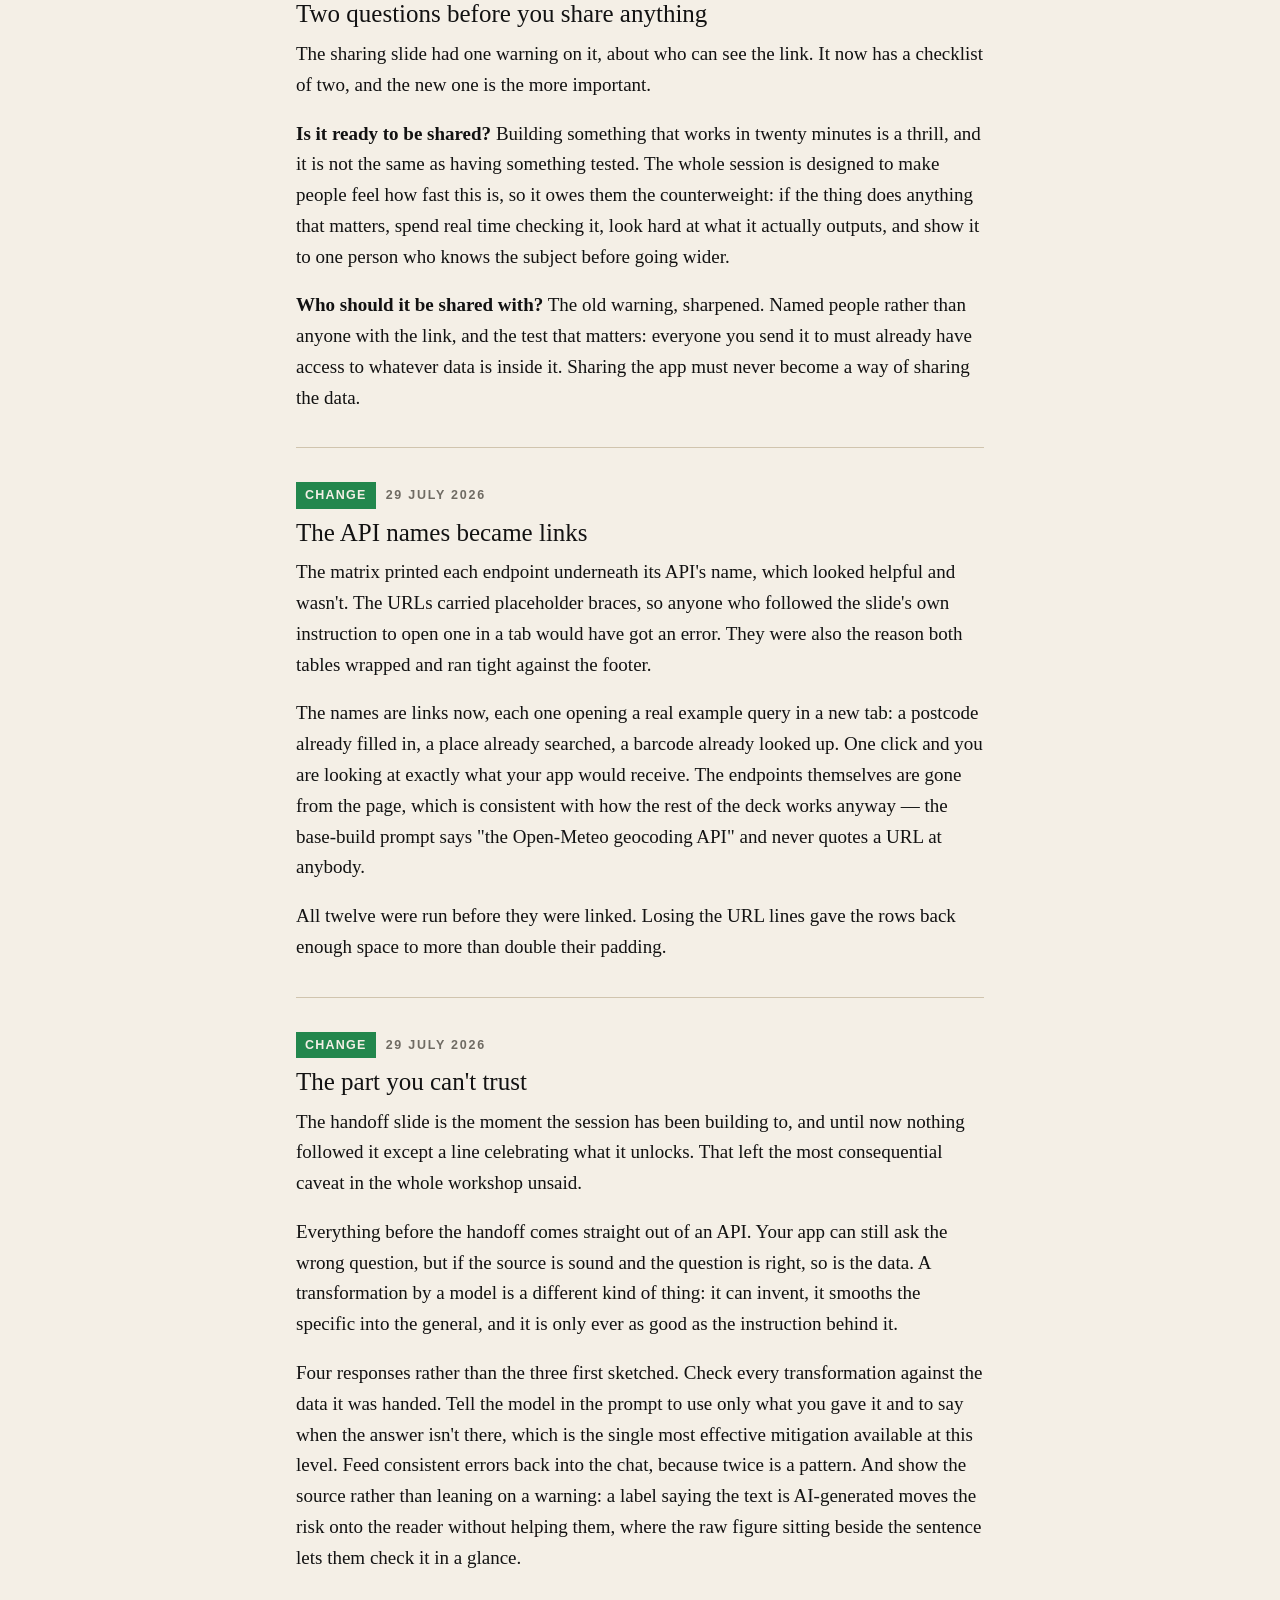
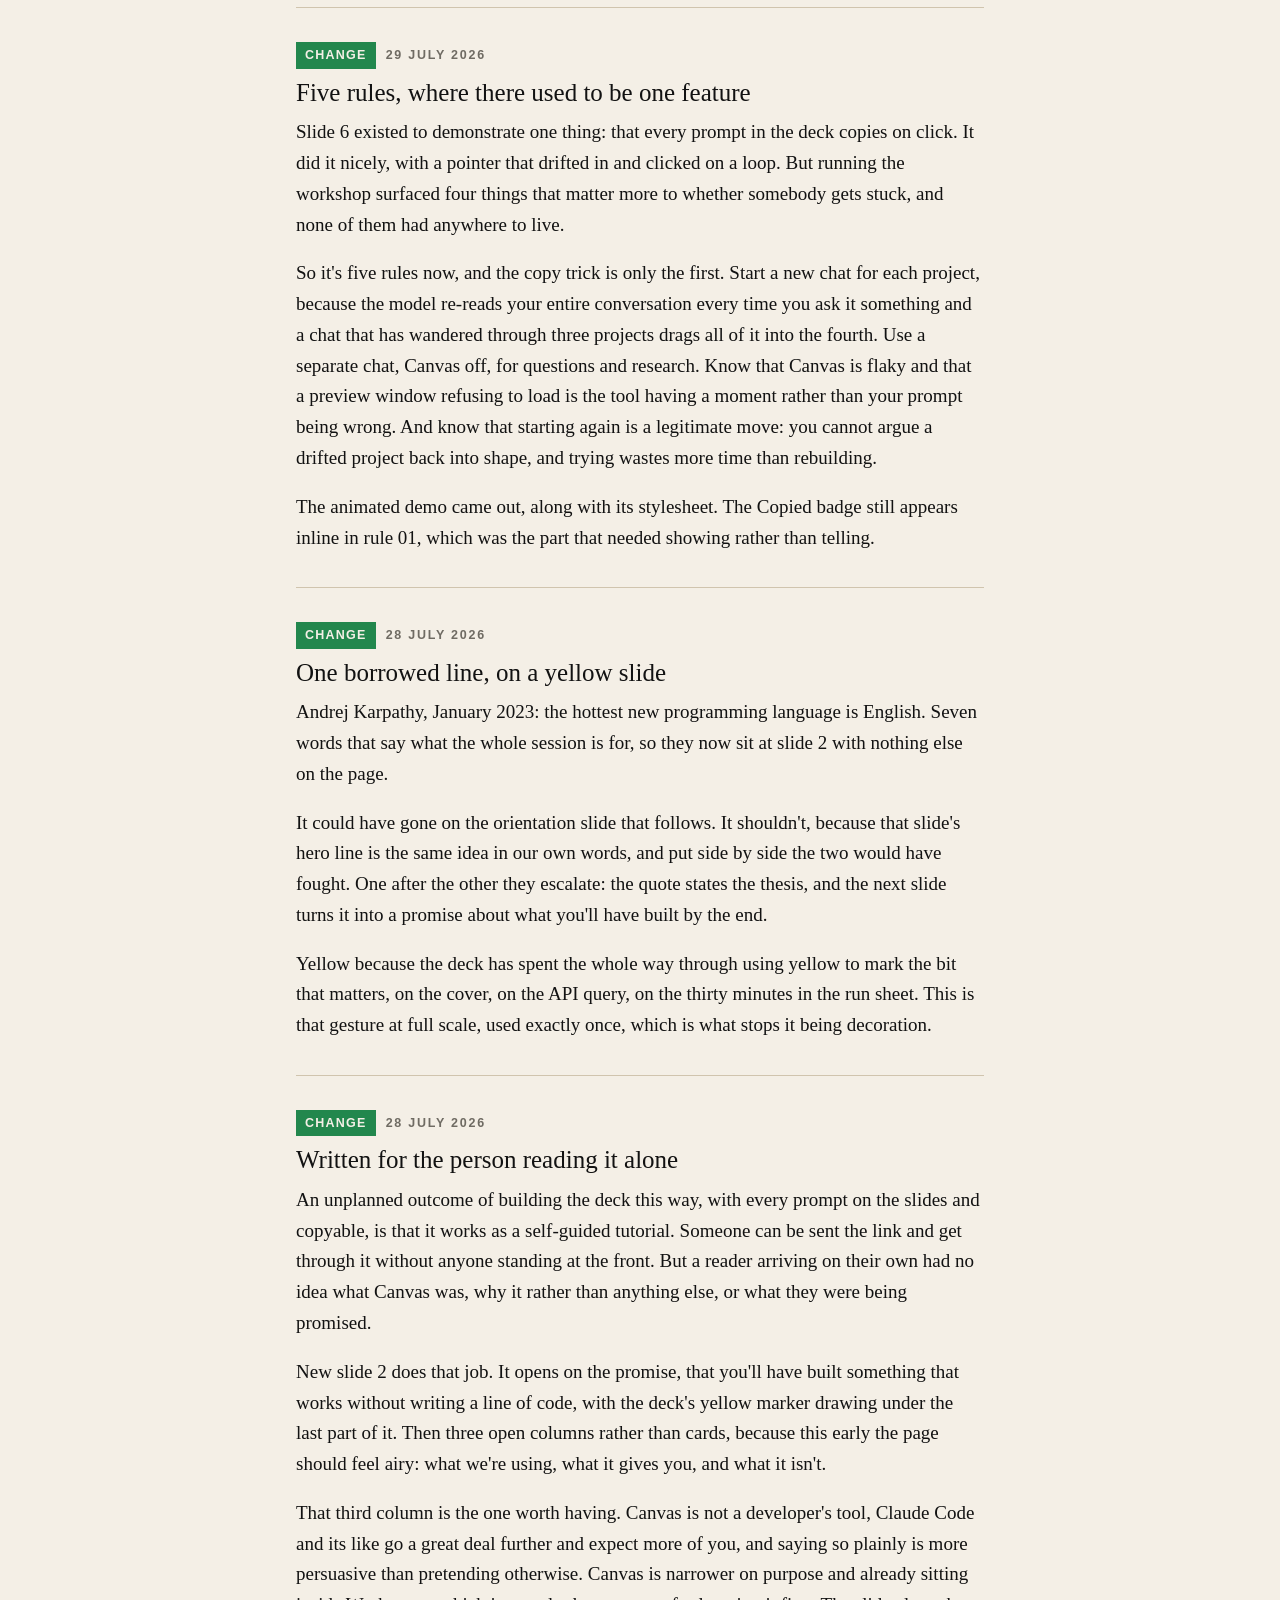
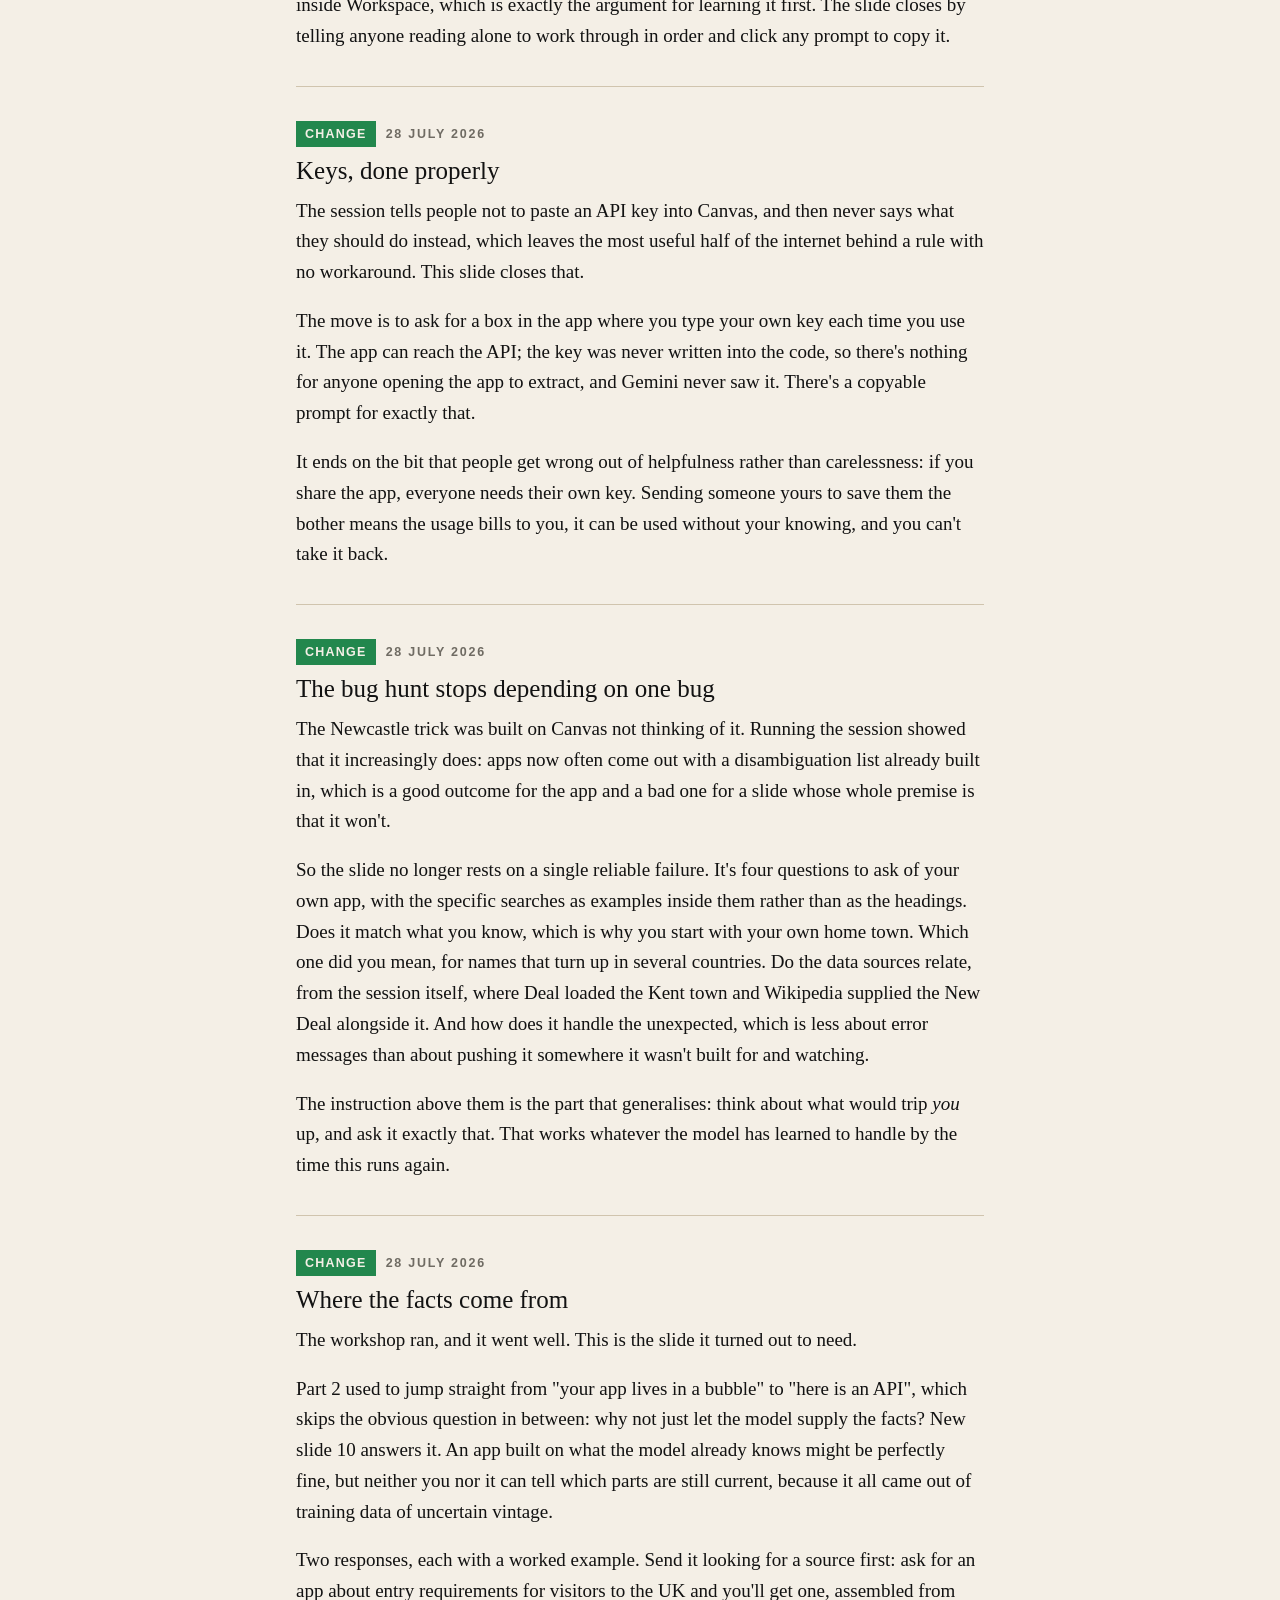
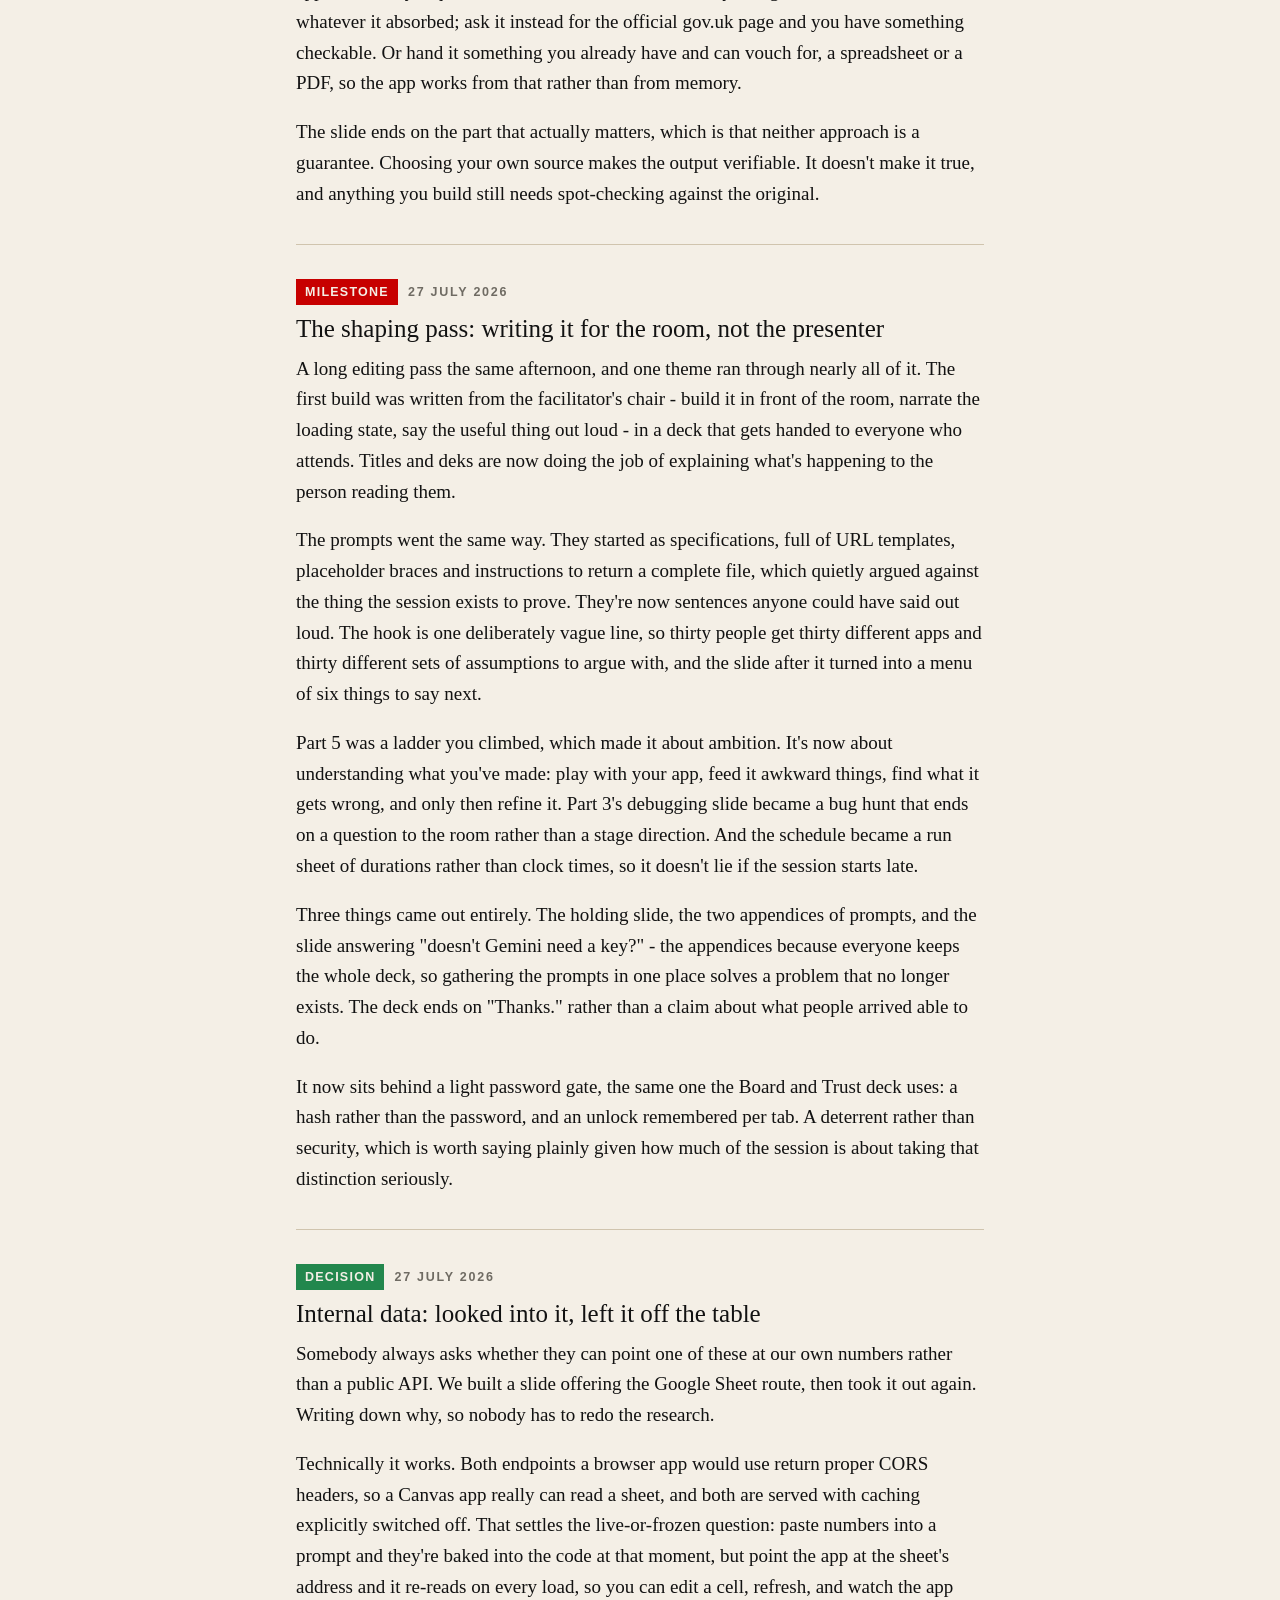
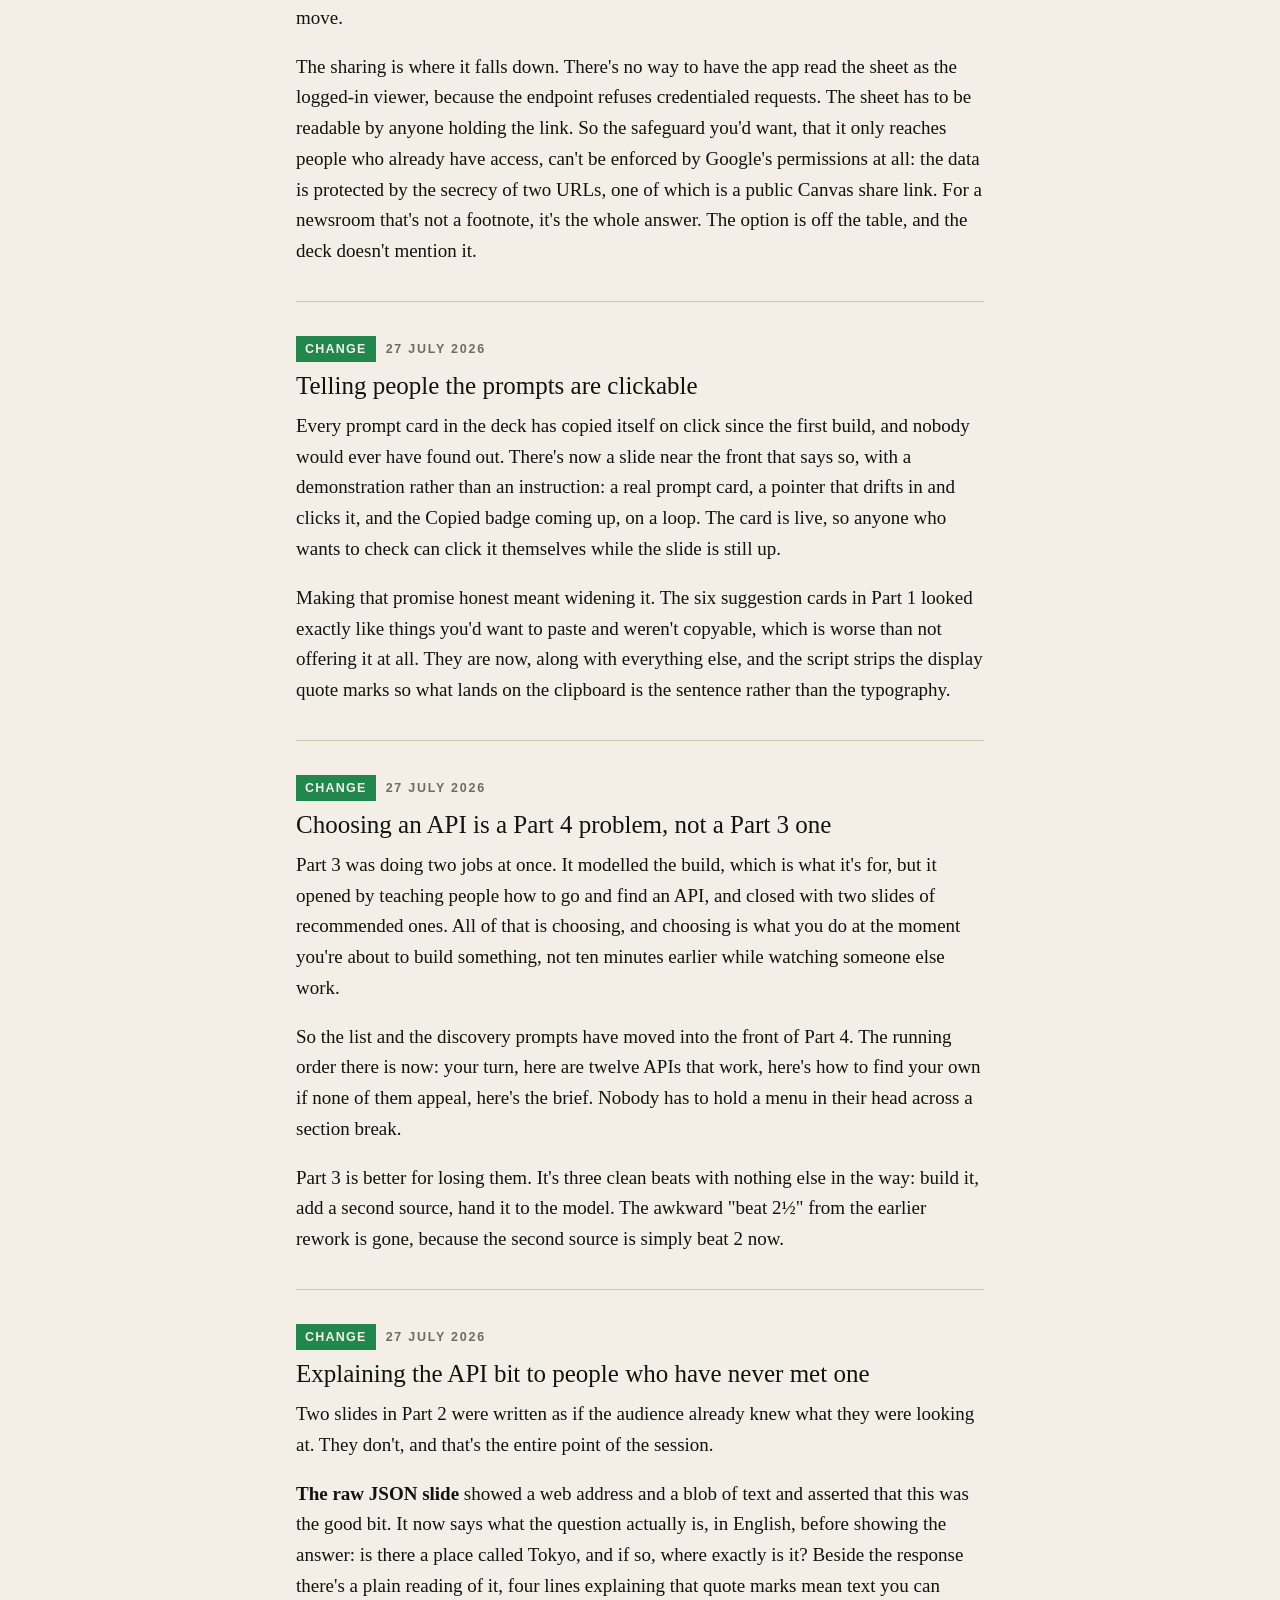
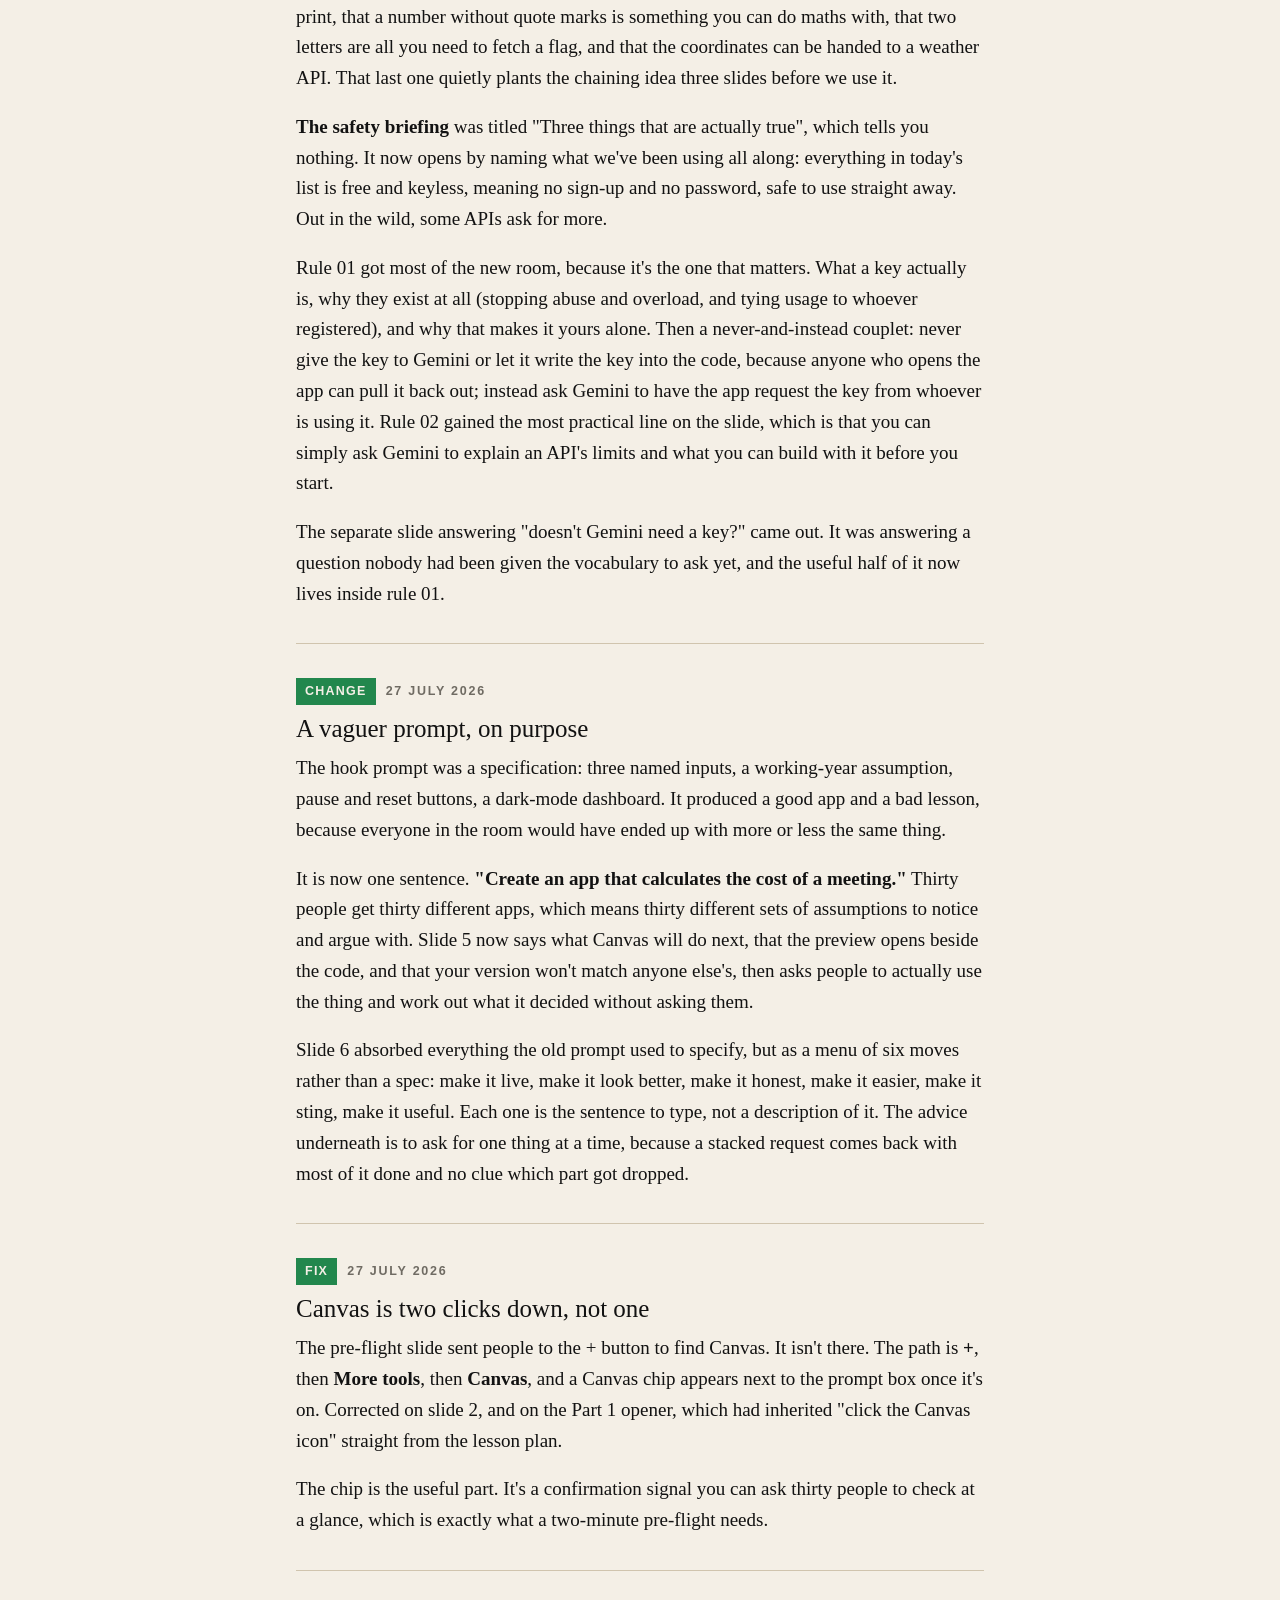
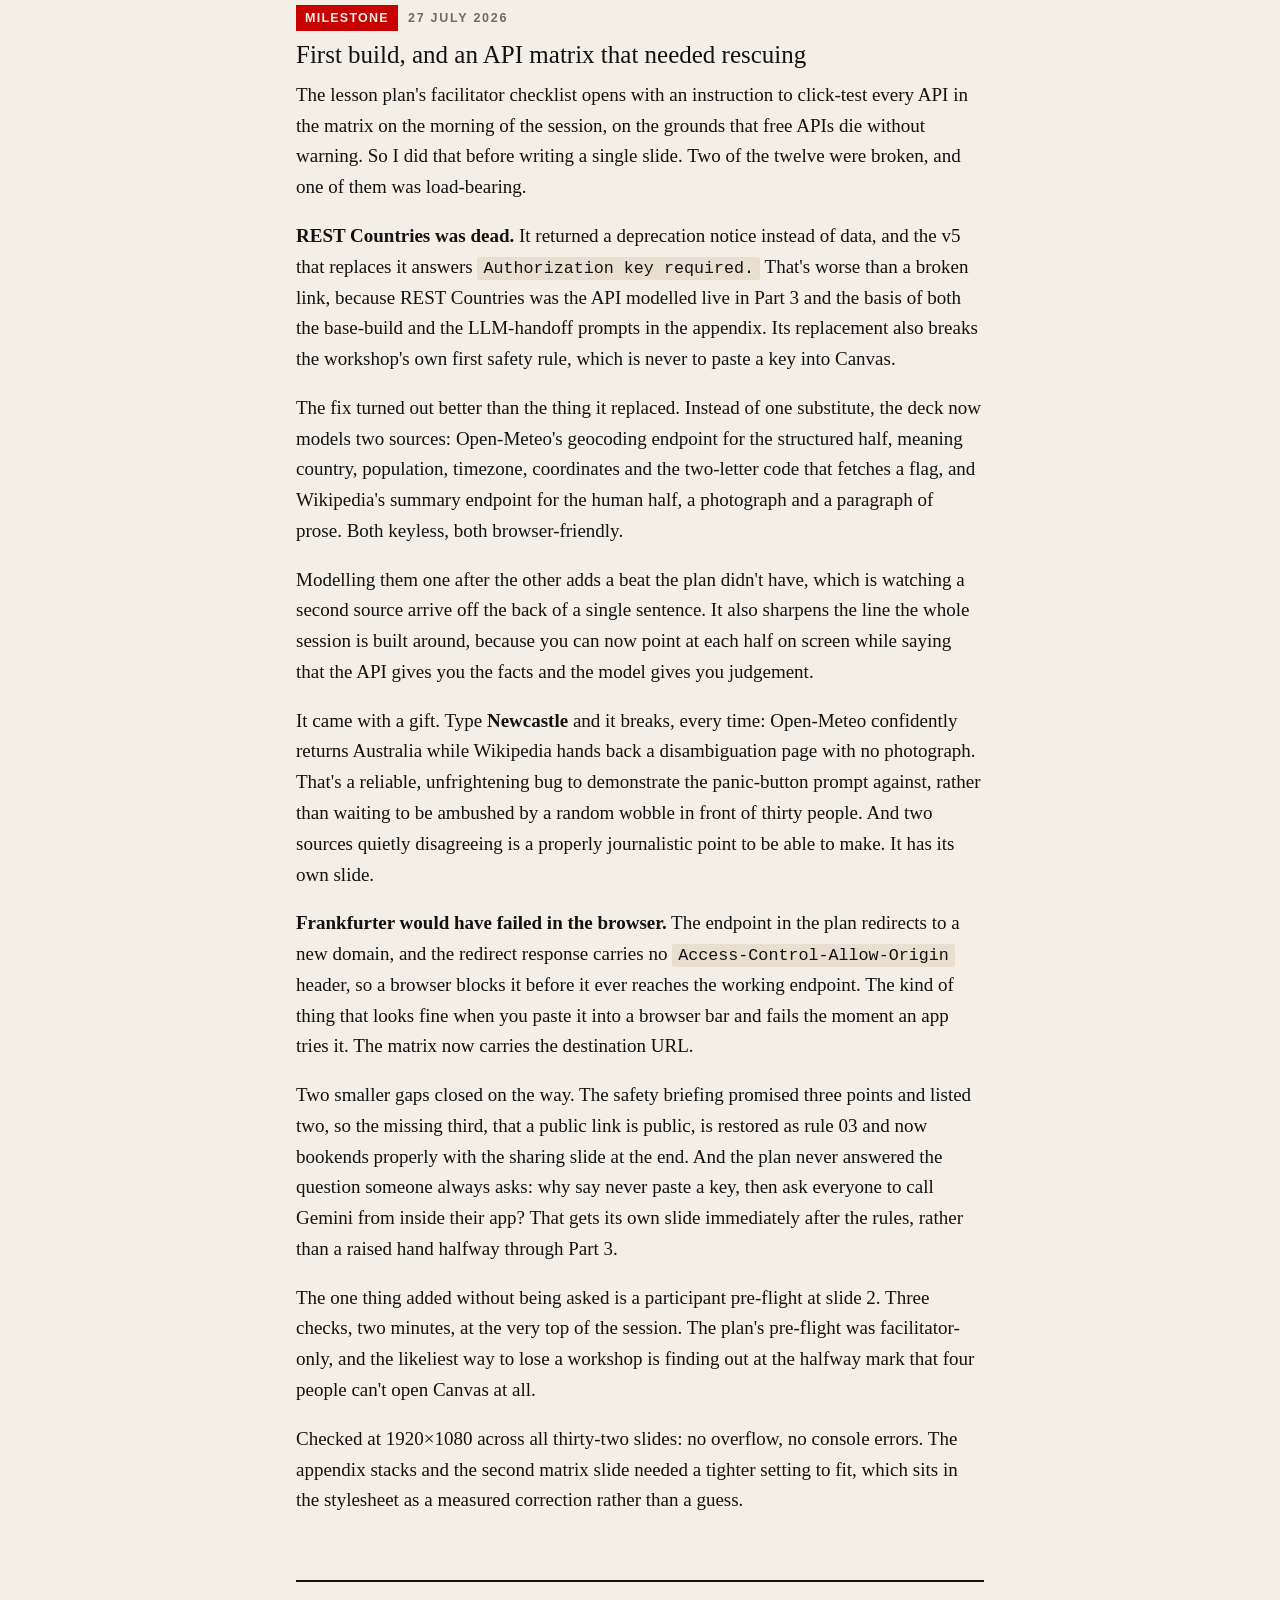
==== commit cbe529eb: "Fold the SLG deck's sharing slides into one: send it to me Show and tell, the handoff quote, 'Share " ====
--- a/about.html
+++ b/about.html
@@ -214,7 +214,7 @@
     <li><strong>Every prompt card copies on click</strong>, and so do the suggestion cards. The lesson plan says to keep the prompts open in a notes file so you're not retyping them live; this removes that step, because the deck is the clipboard. Slide 4 explains it, with a card that demonstrates itself.</li>
   </ul>
 
-  <p>There's also a shorter cut, <a href="slg.html">the SLG taster</a>: 25 slides for the Senior Leadership Group, split across a 40-minute session and a 20-minute one. Same kit, same stylesheet, fewer choices.</p>
+  <p>There's also a shorter cut, <a href="slg.html">the SLG taster</a>: 22 slides for the Senior Leadership Group, split across a 40-minute session and a 20-minute one. Same kit, same stylesheet, fewer choices.</p>
 
   <h2>How it's made</h2>
 
@@ -225,6 +225,13 @@
   <p>One thing worth saying plainly, because it's the point of the workshop as much as the deck: this was built by describing it in English to Claude Code and letting it do the typing.</p>
 
   <h2>Diary</h2>
+
+  <article class="entry">
+    <p class="entry-meta"><span class="tag">Change</span><span>9 October 2026</span></p>
+    <h3>Four sharing slides become one</h3>
+
+    <p>The end of the SLG taster had grown a show and tell, a quote, a sharing checklist and a step-by-step with screenshots. The plan has since settled: anyone who's built something fun shares it with me, and the best ones go round the group by email afterwards. So it's one slide now. Four numbered stops along a line: expand your app, click share, share via Drive, add Chris Moran. The first is the step everyone misses, since Canvas hides the share button until the app is expanded. One line underneath says the app may end up in front of the whole group, so keep anything internal out of it.</p>
+  </article>
 
   <article class="entry">
     <p class="entry-meta"><span class="tag">Change</span><span>9 October 2026</span></p>
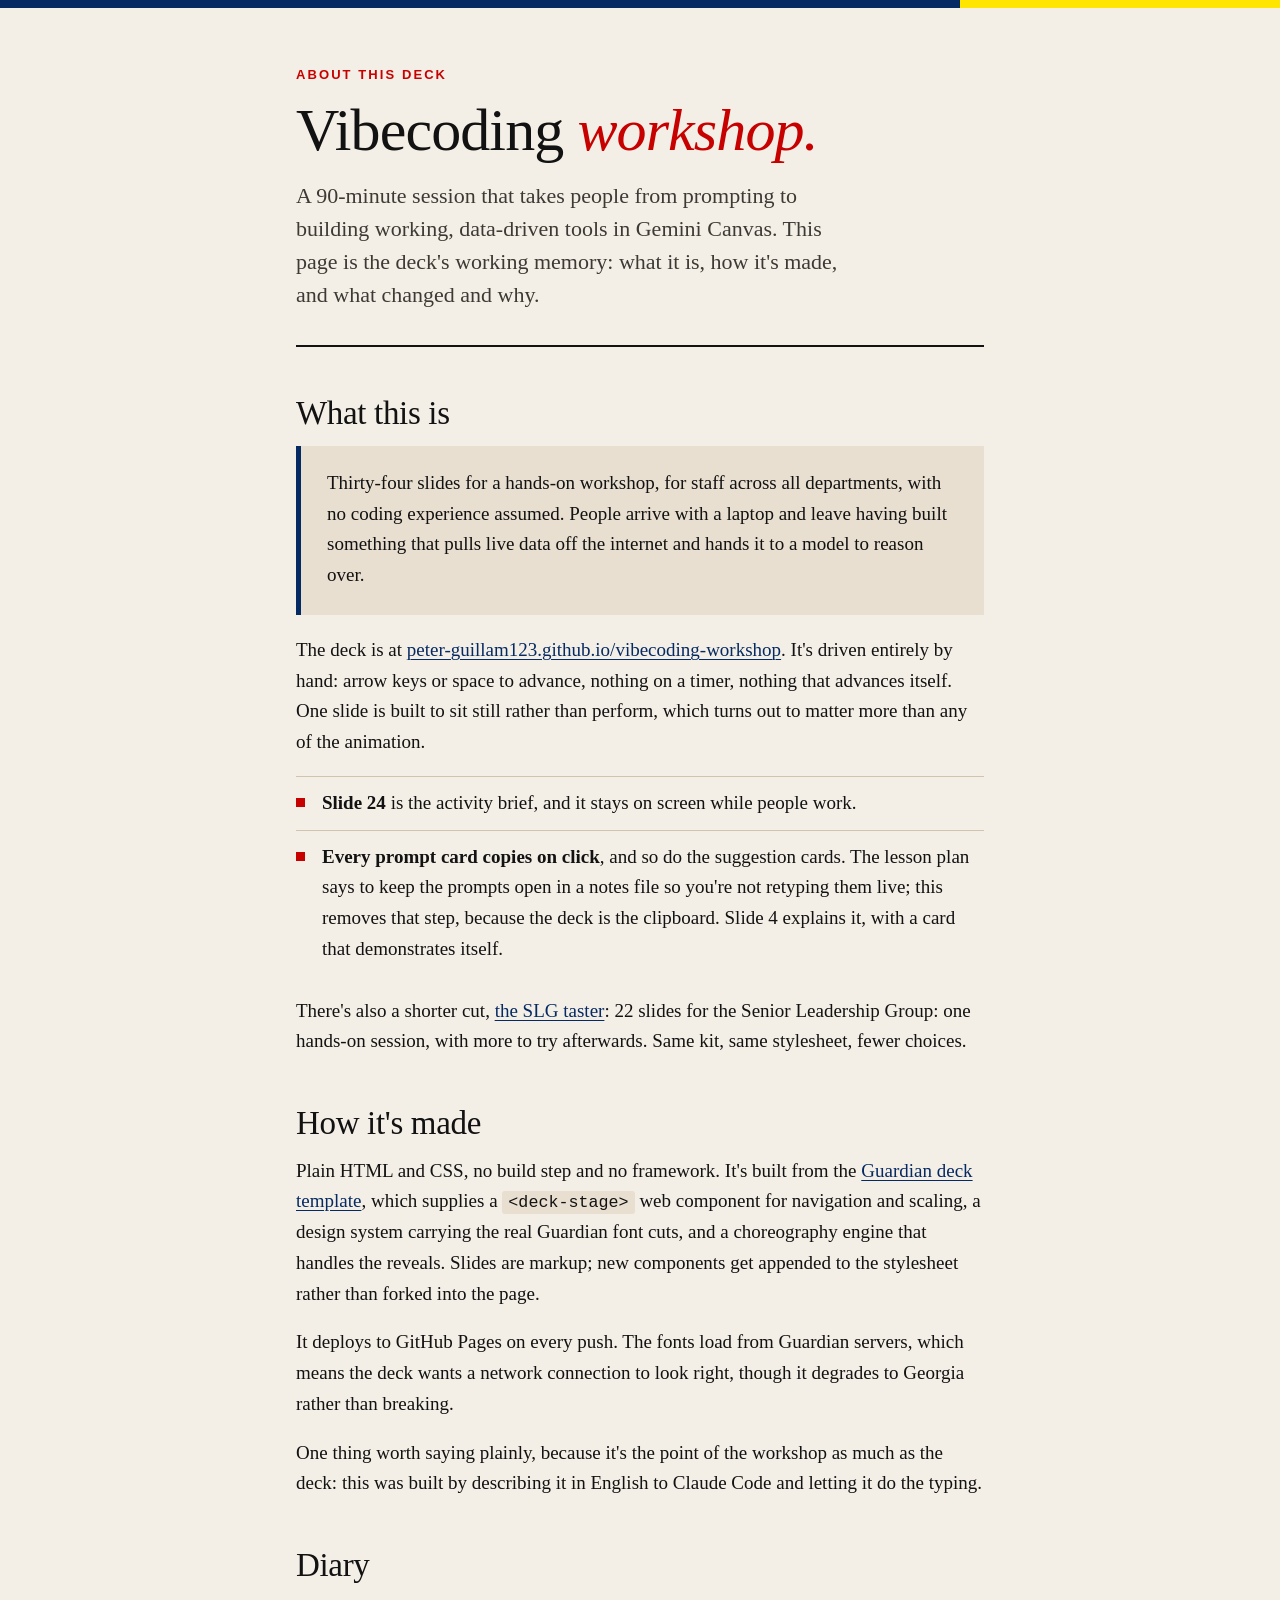
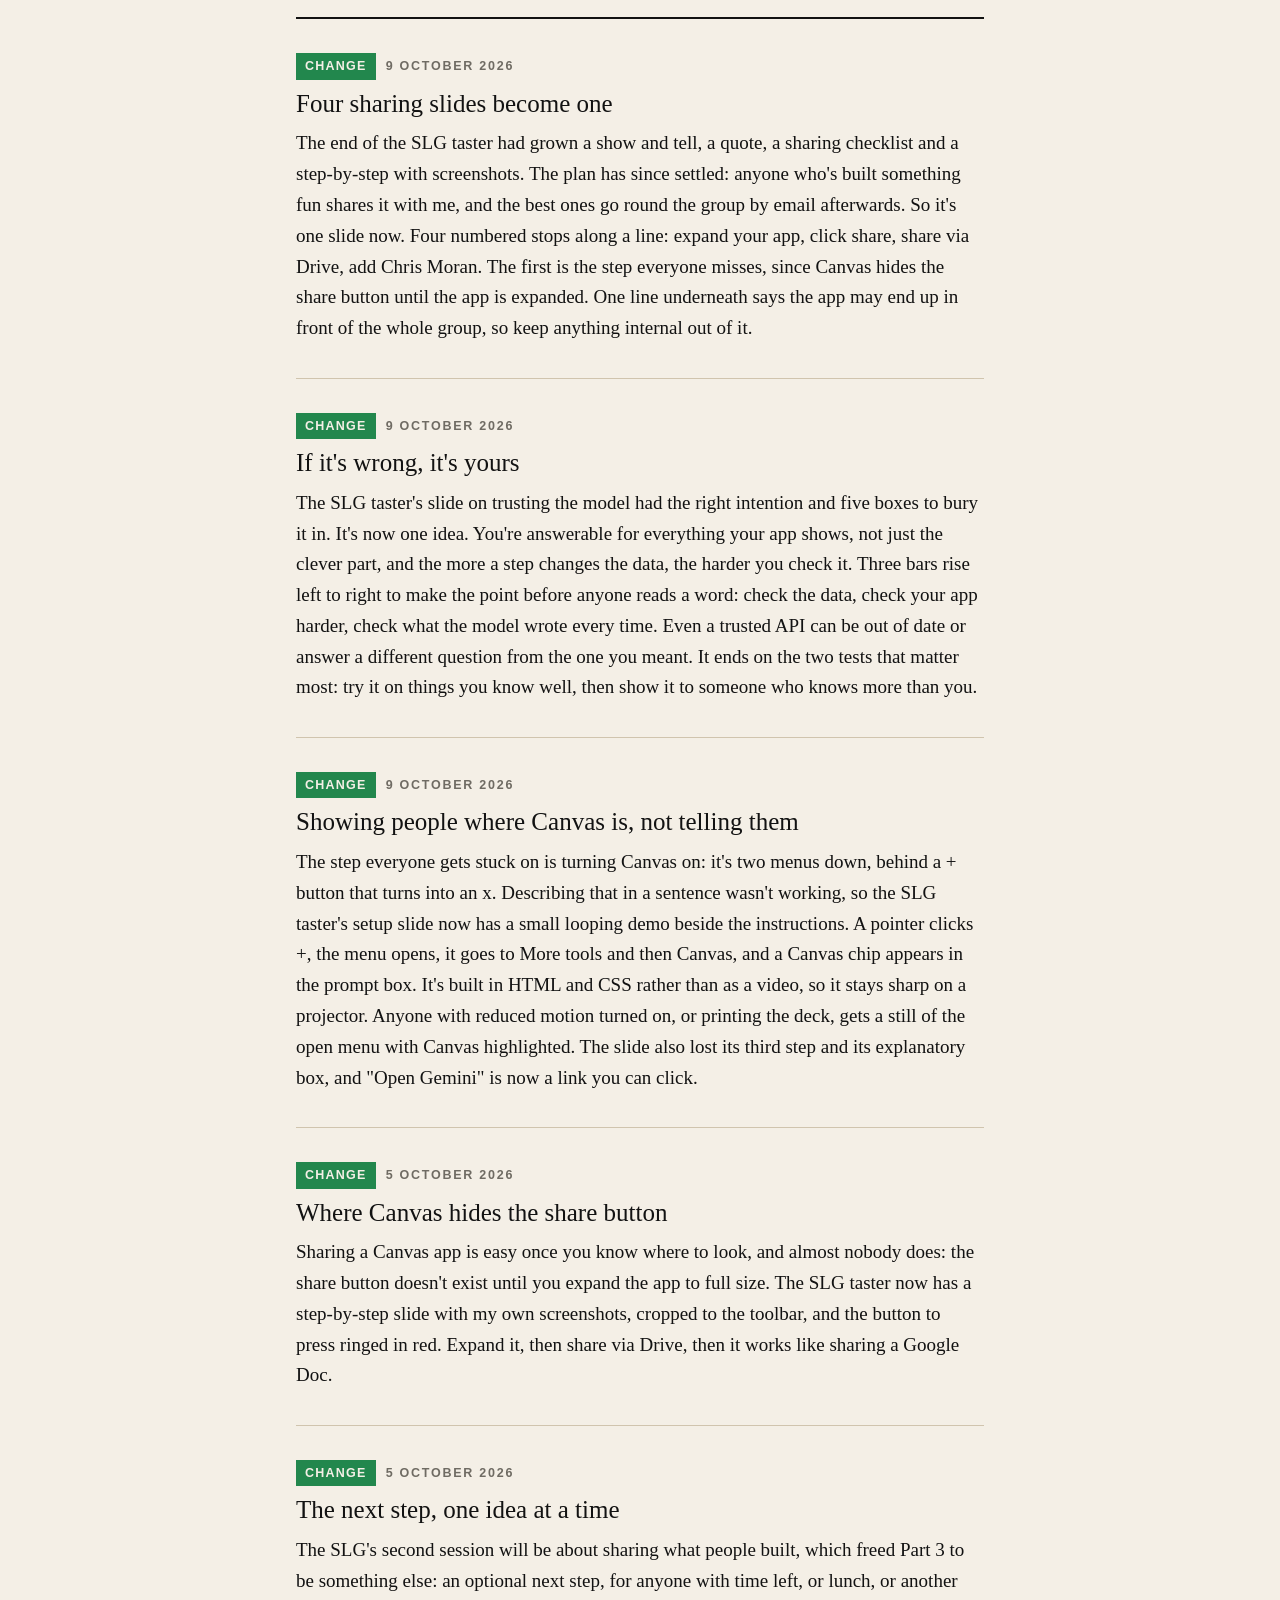
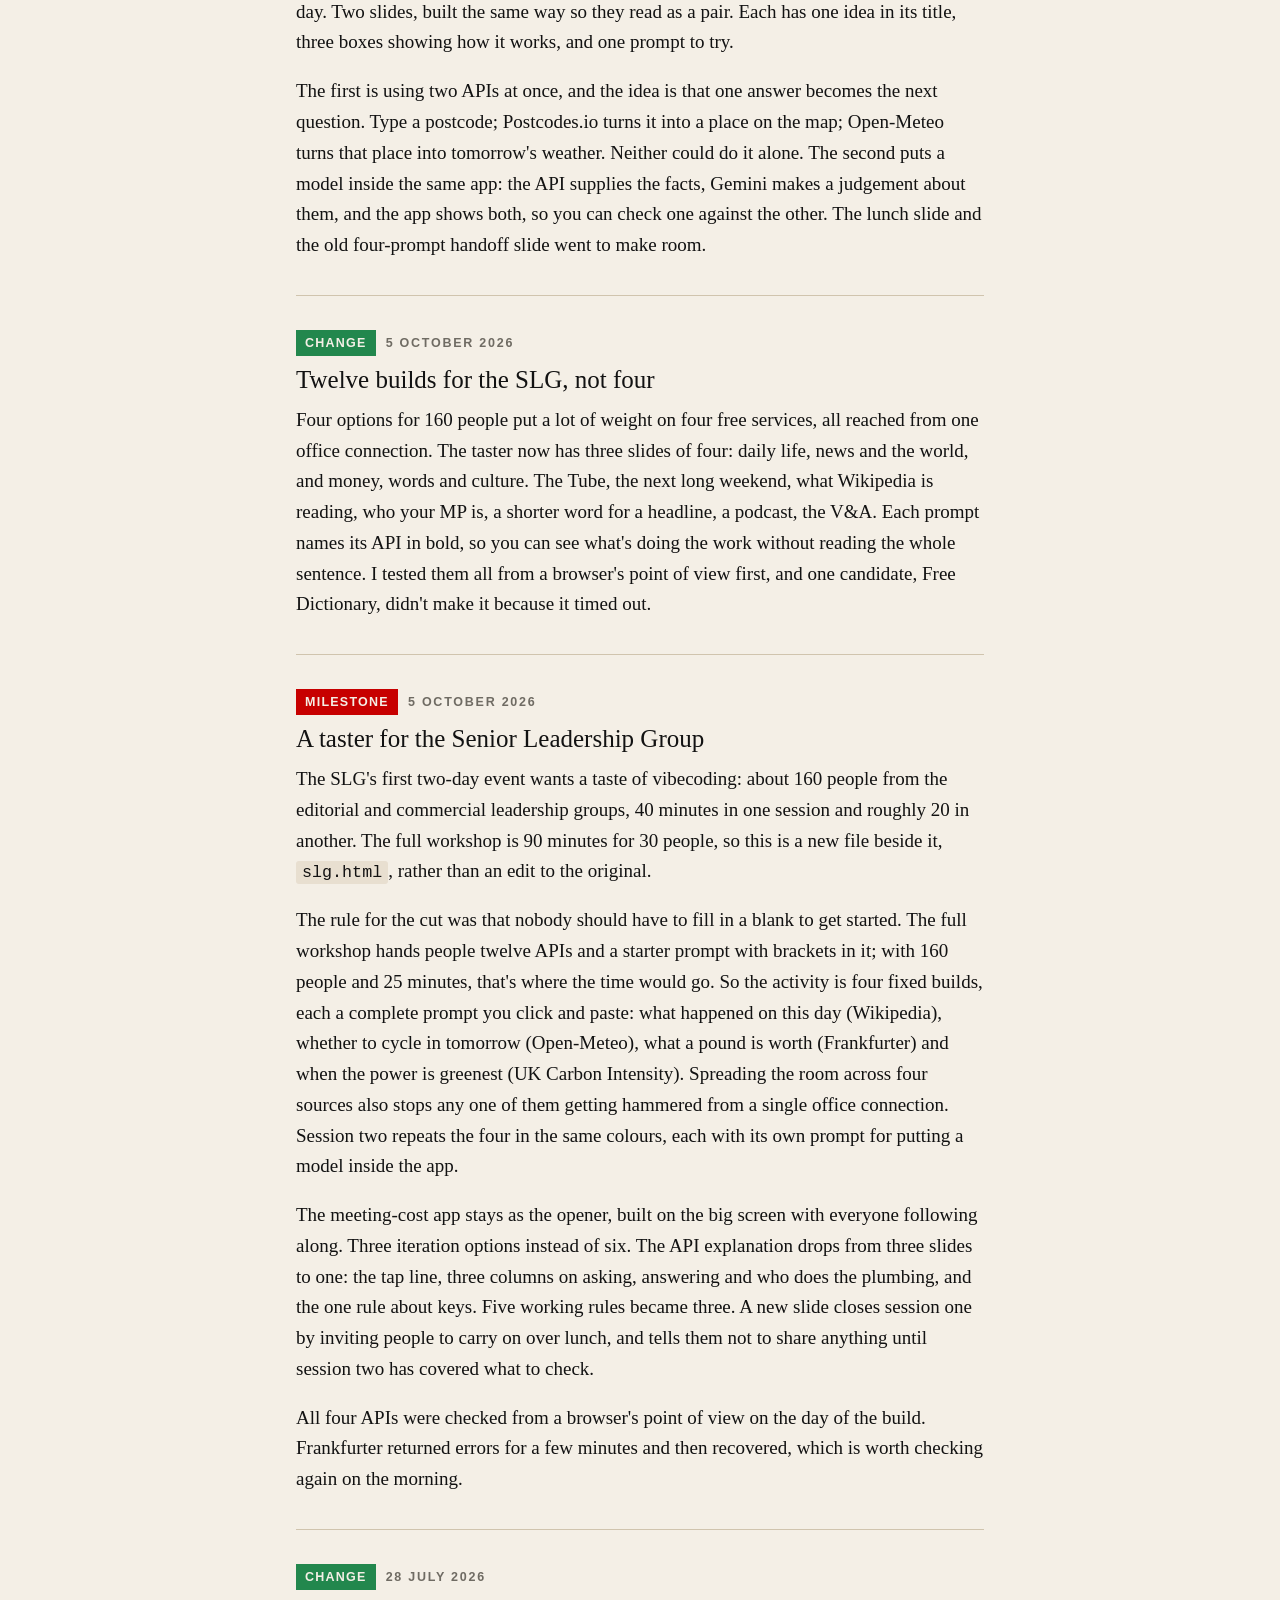
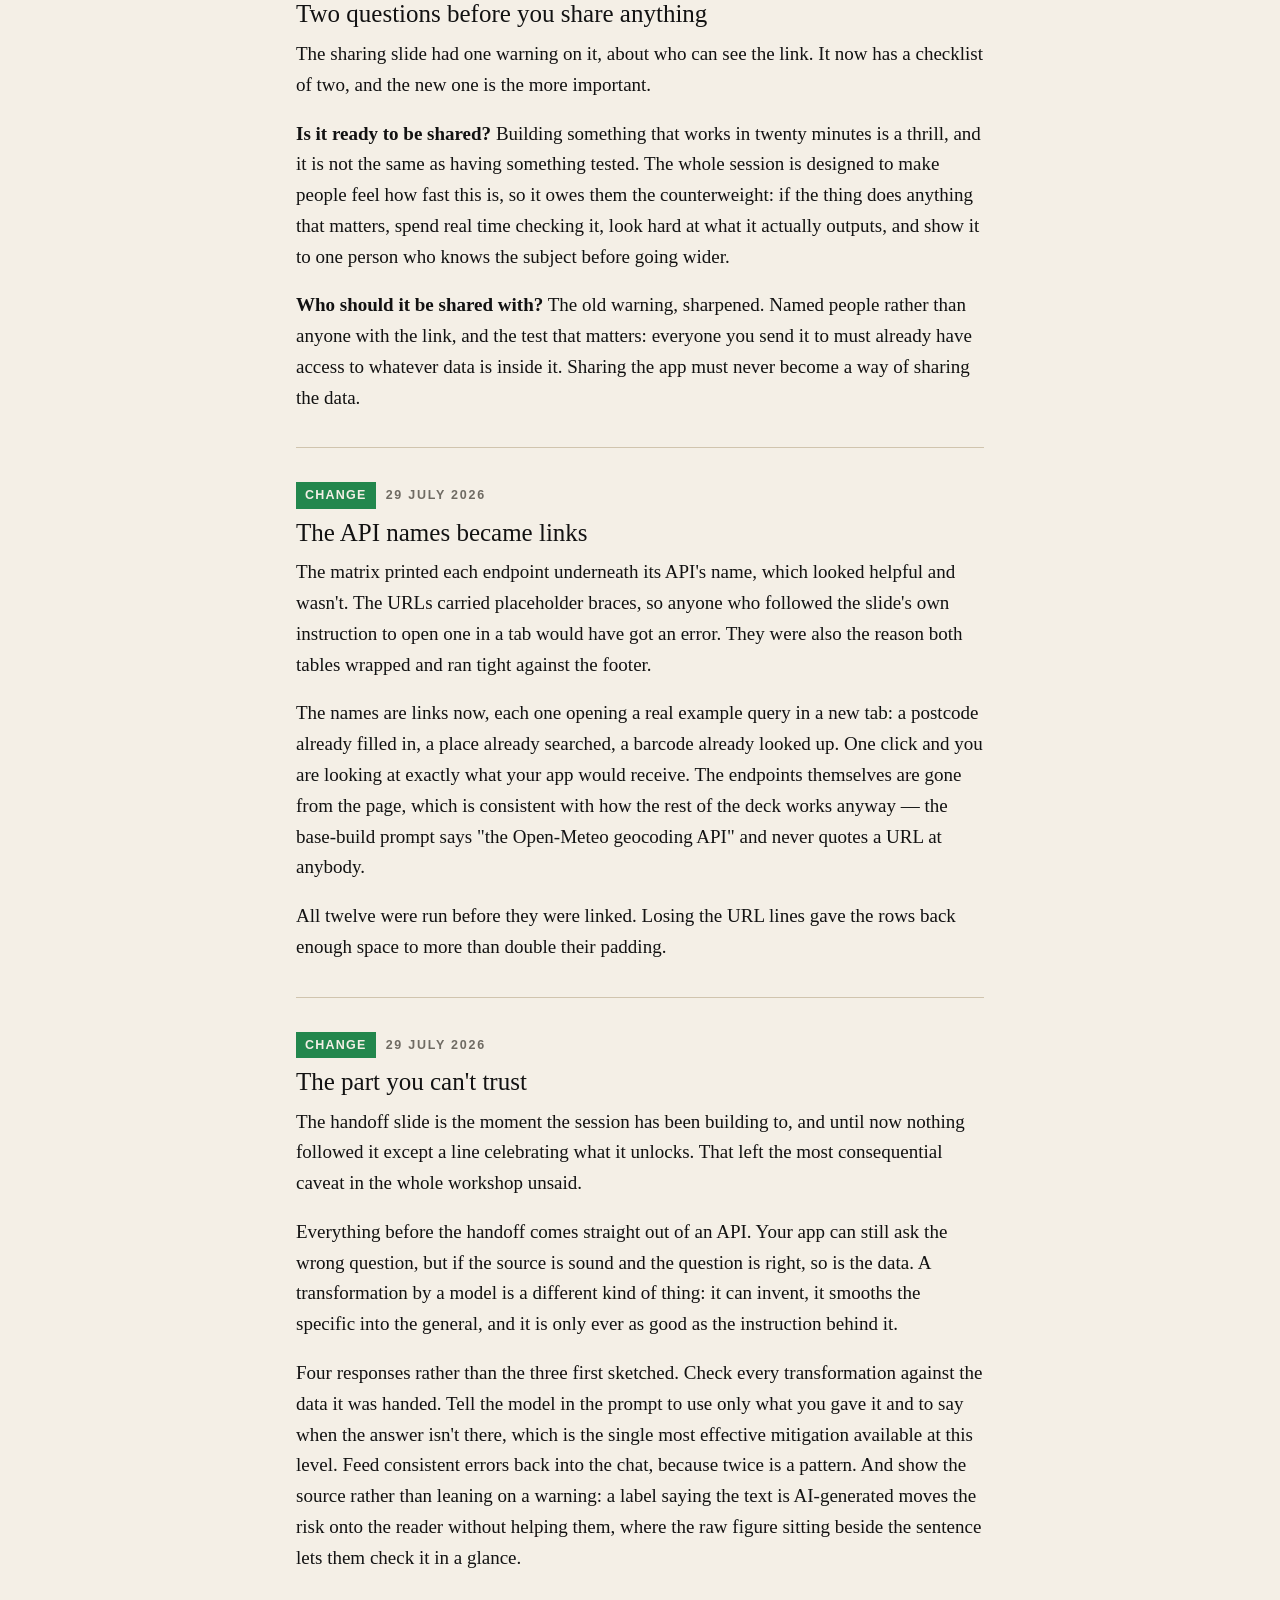
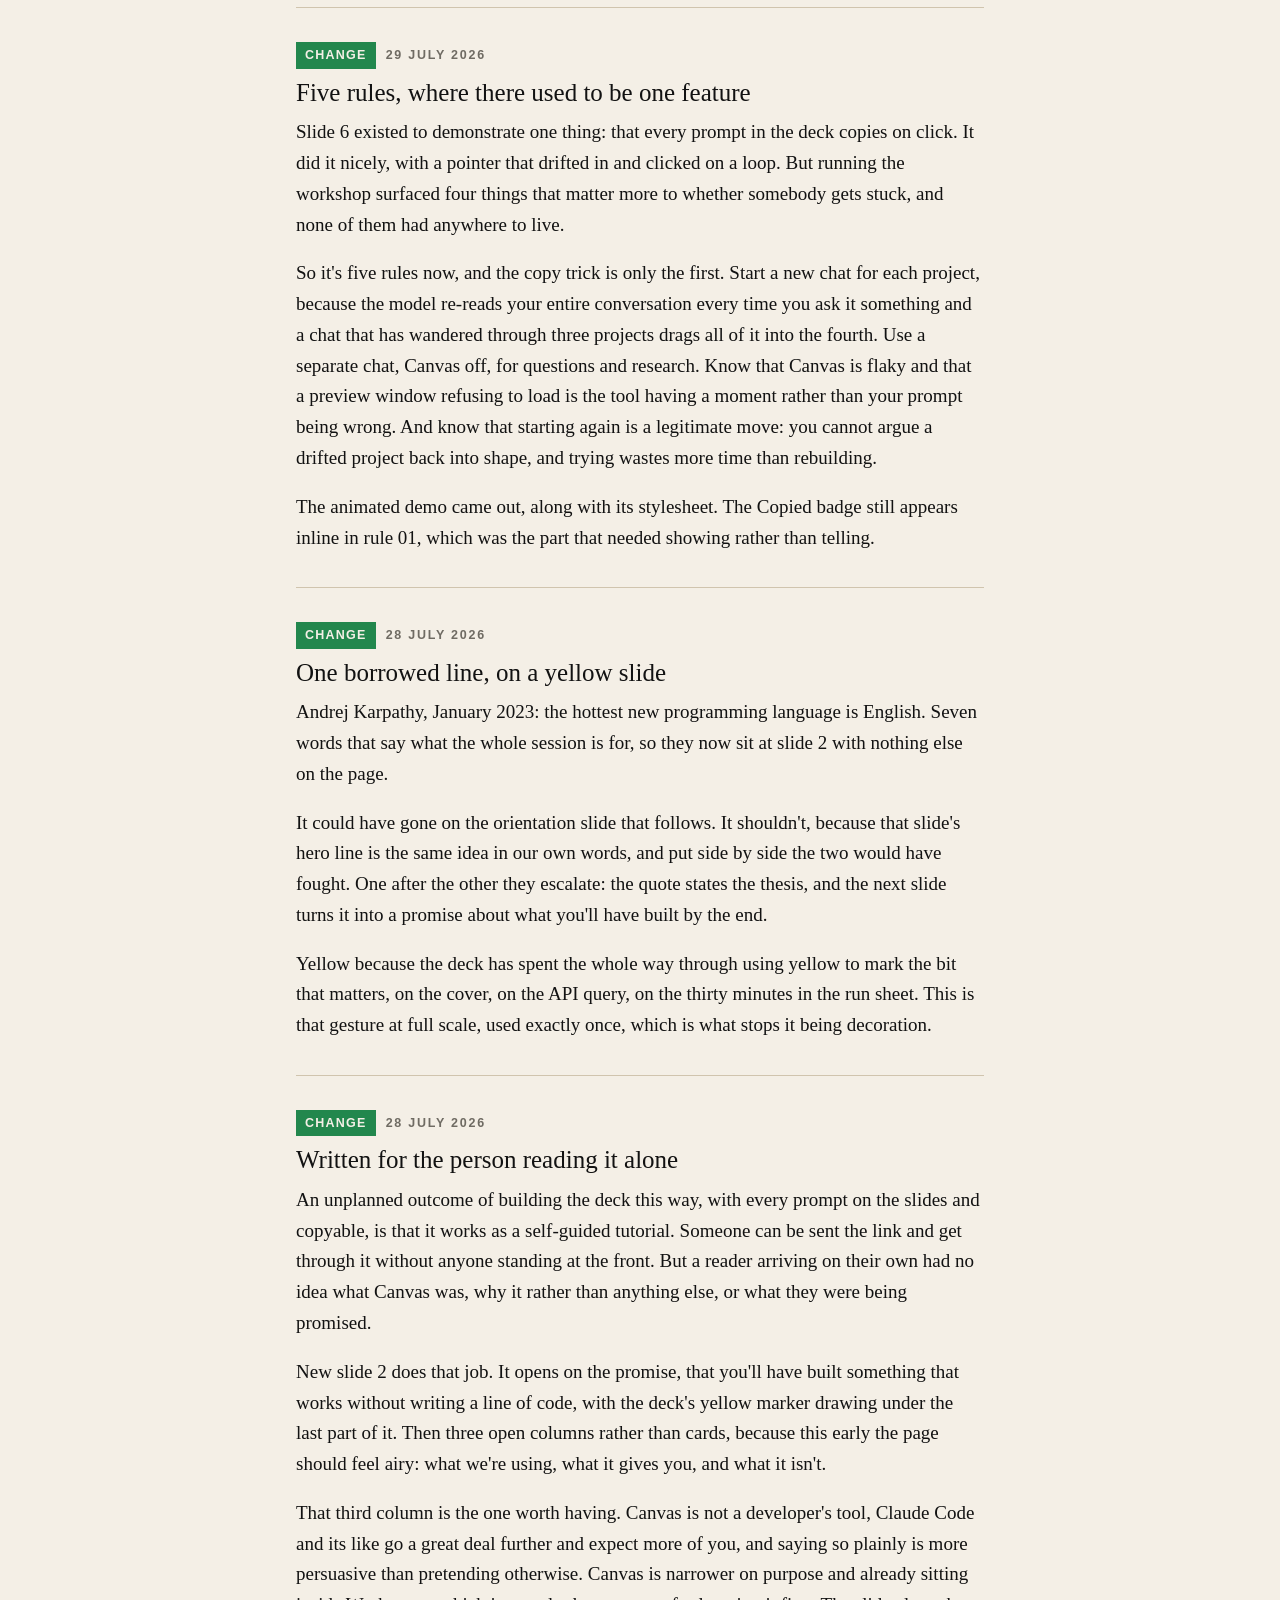
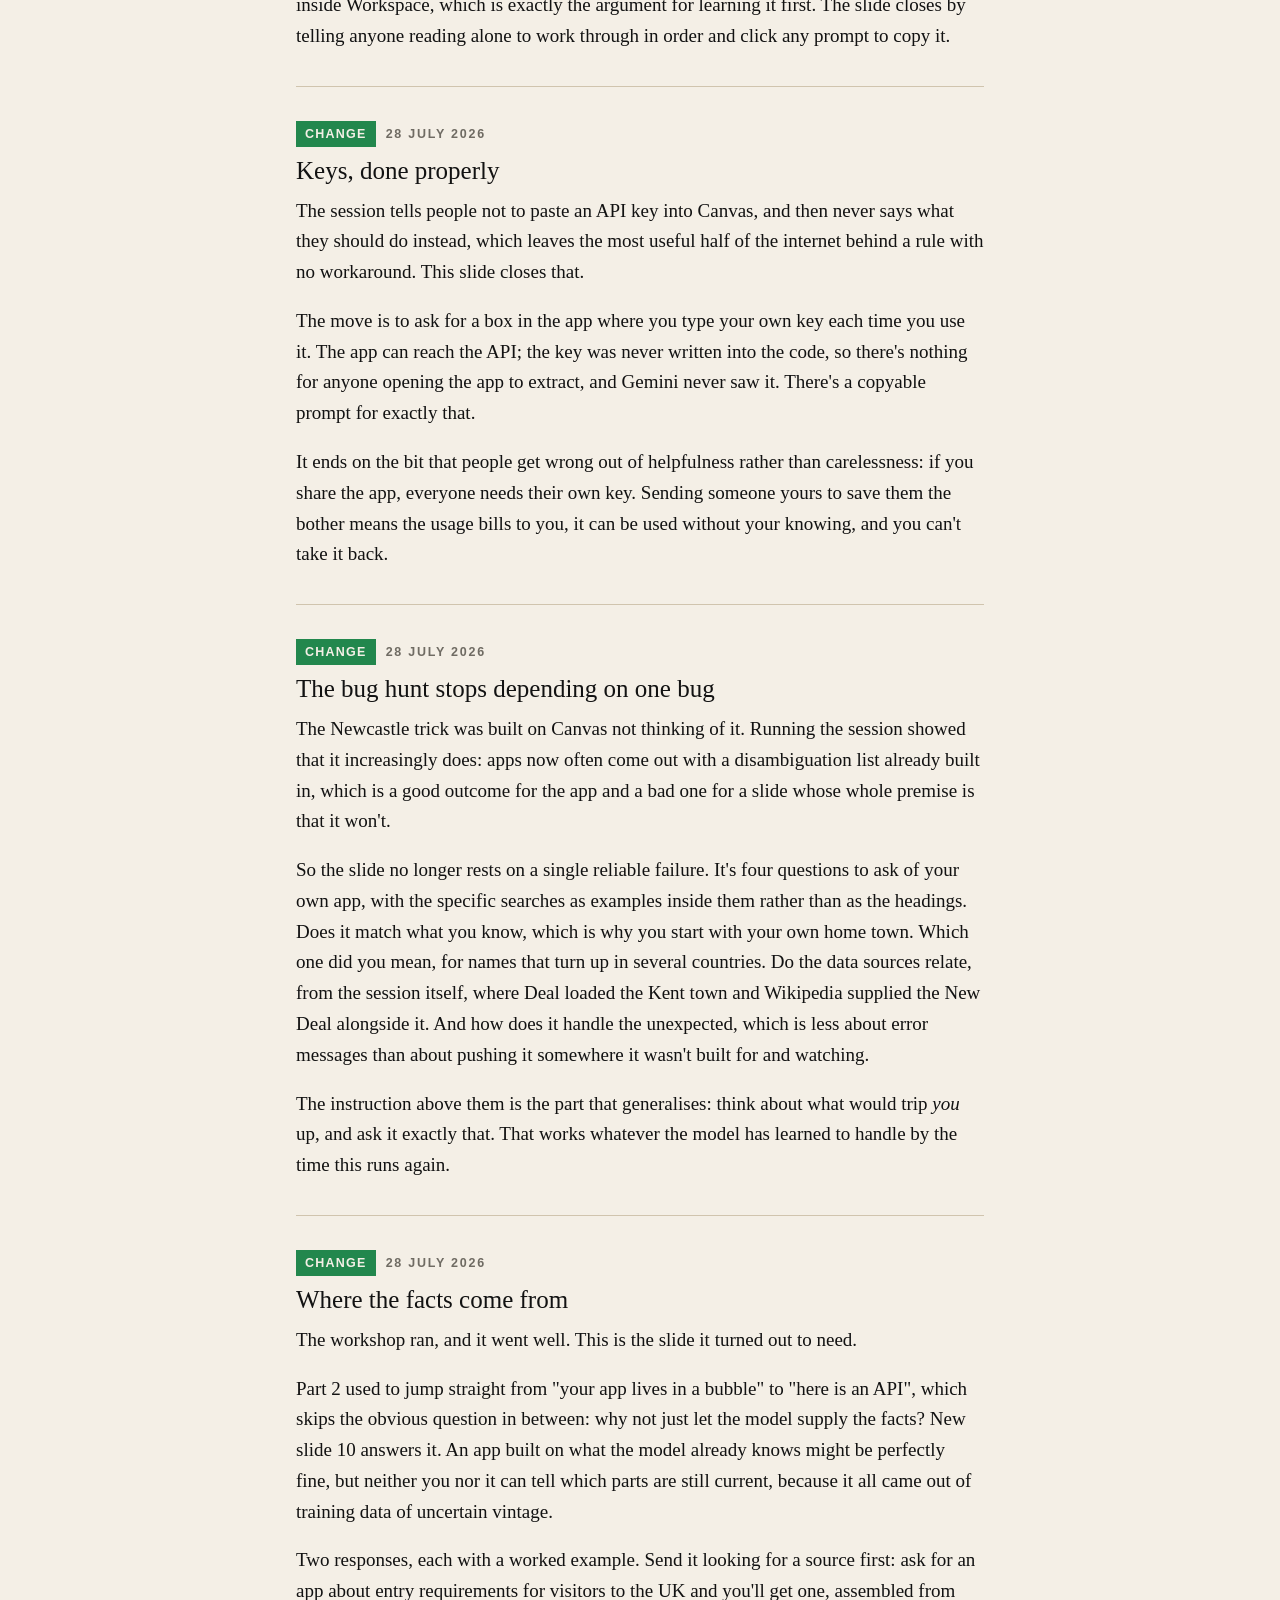
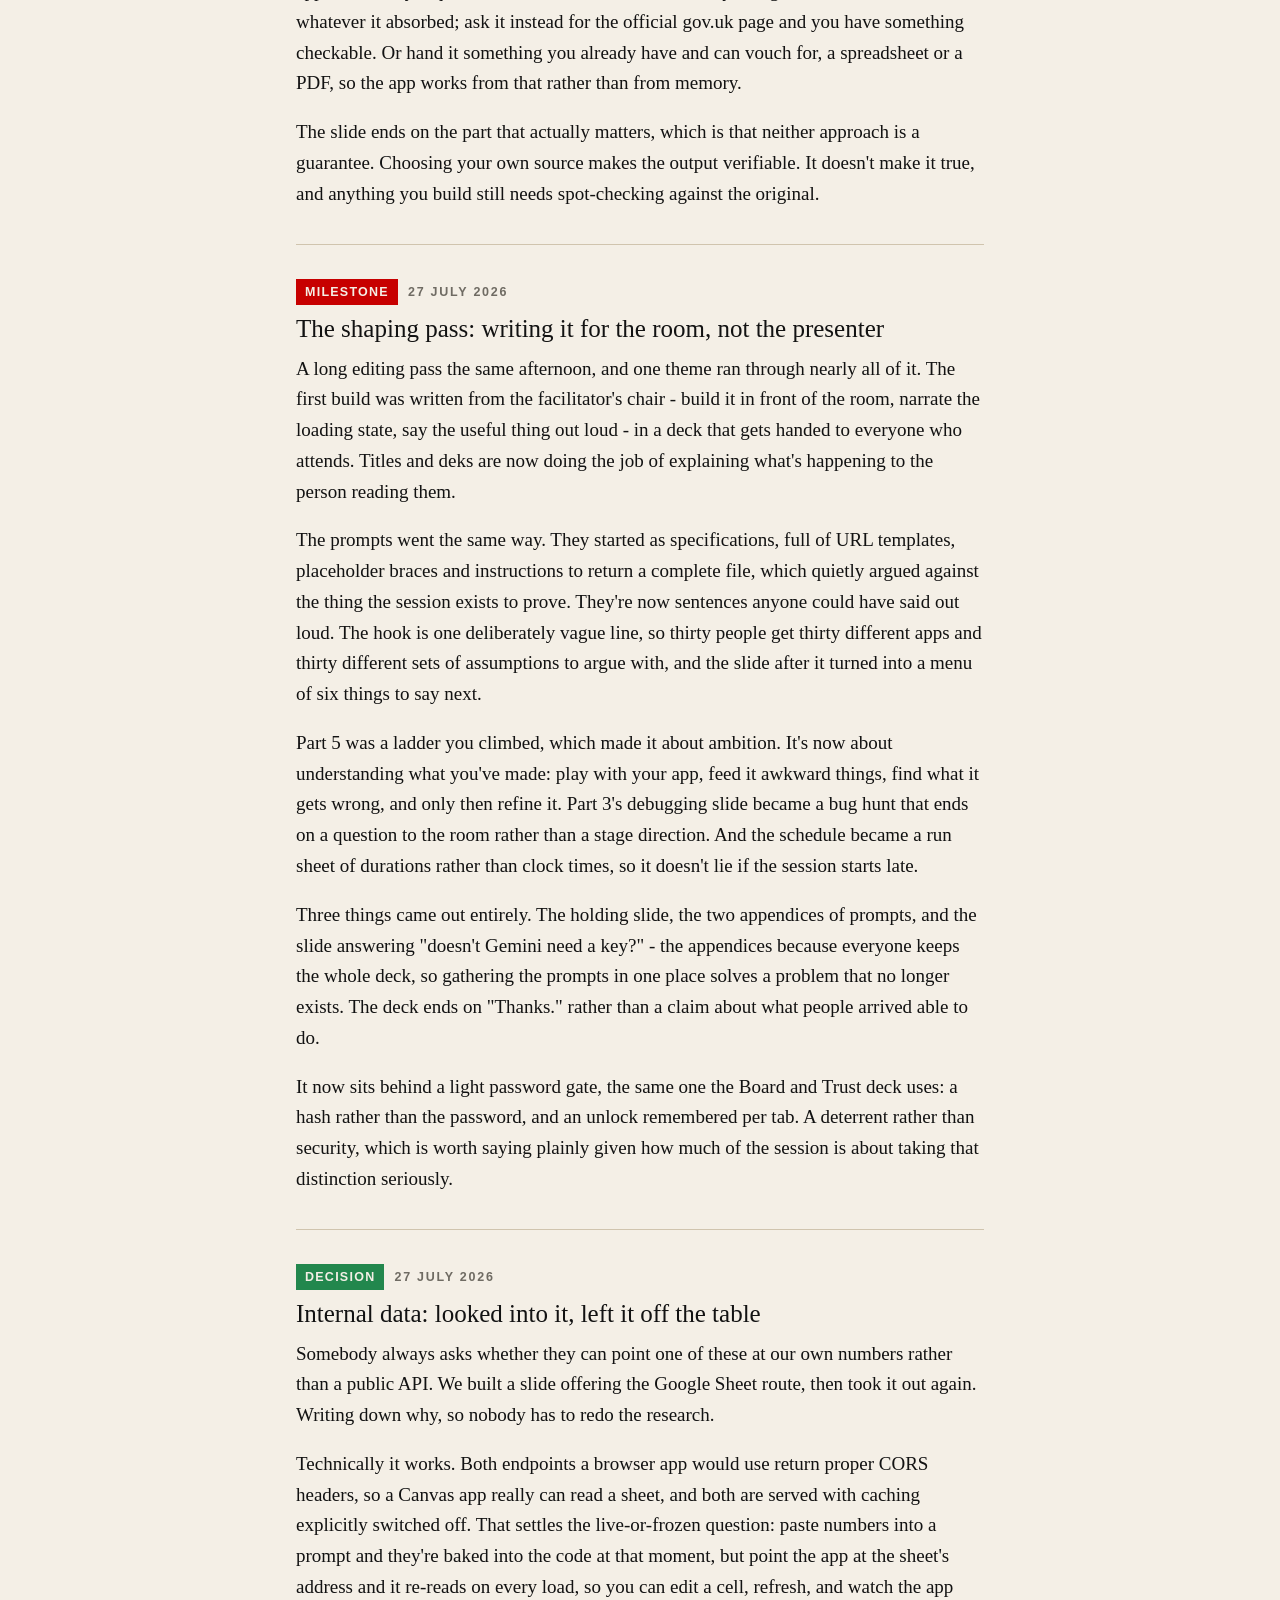
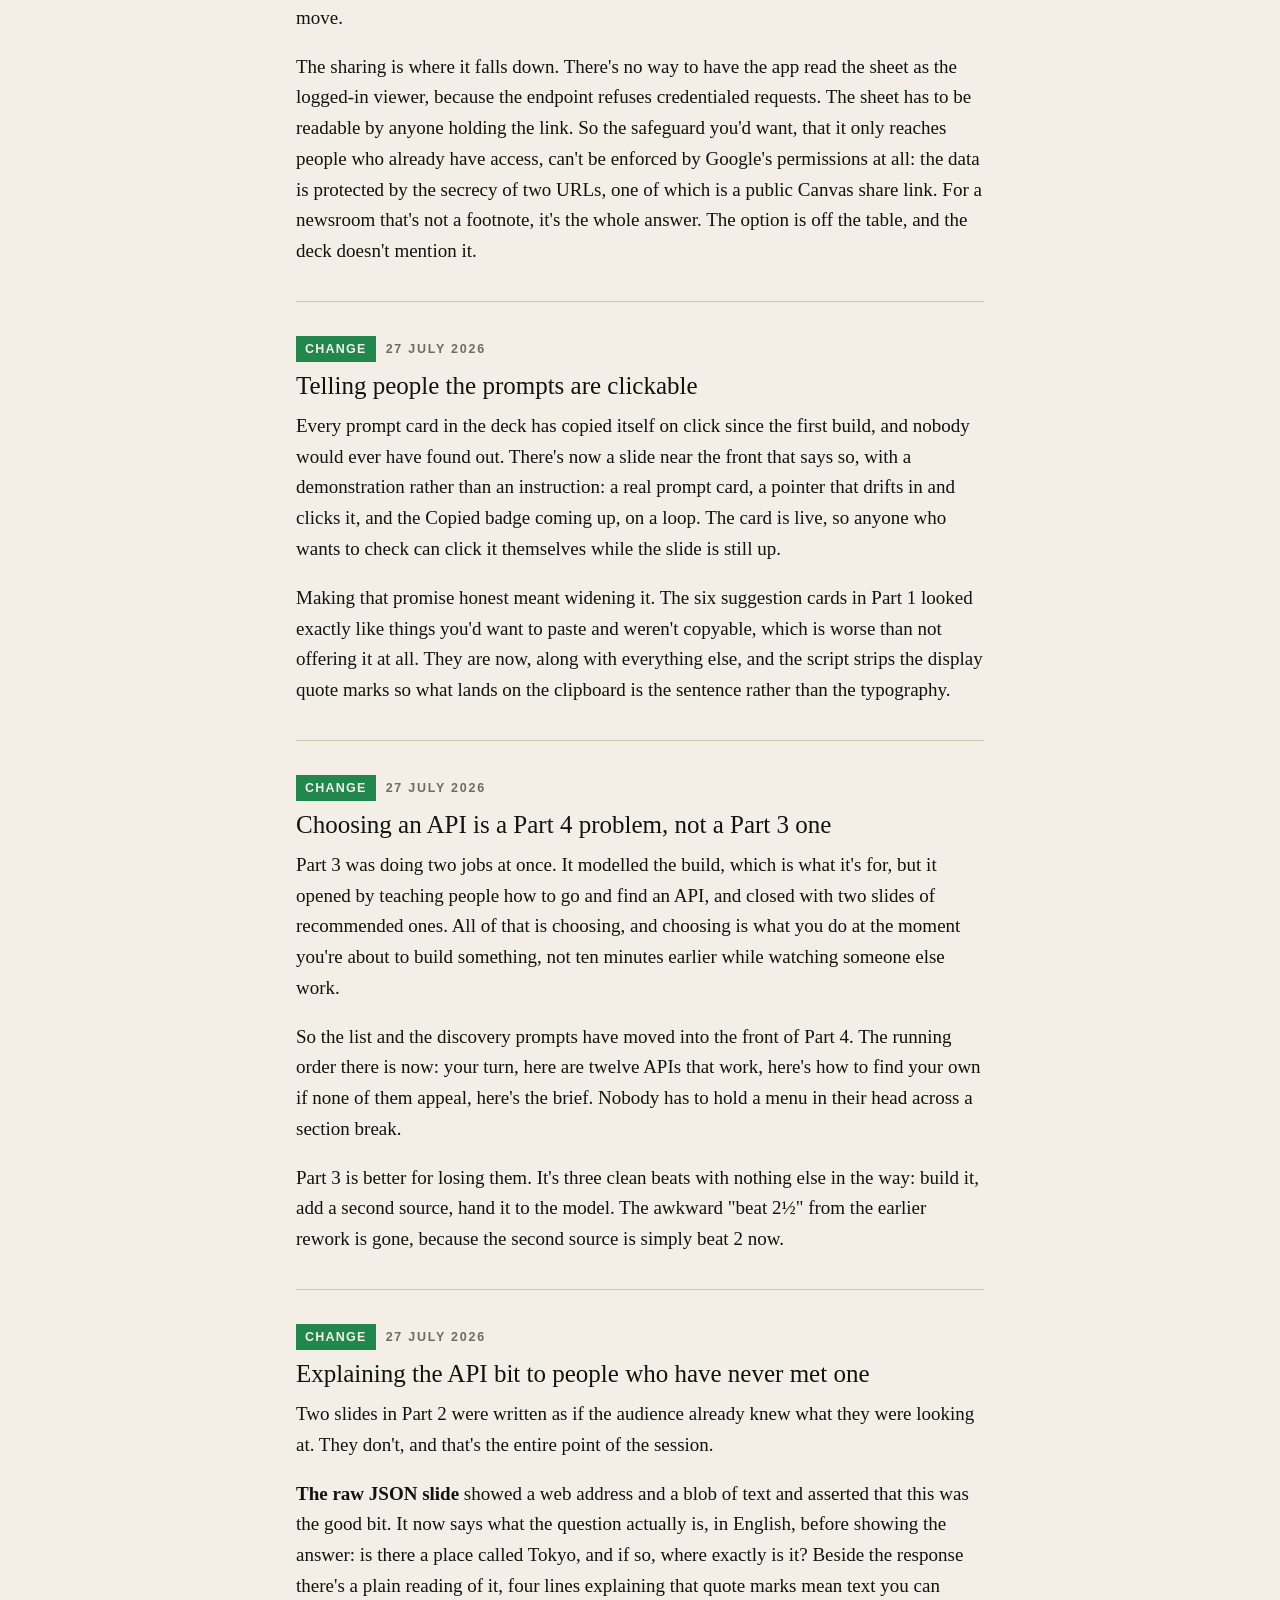
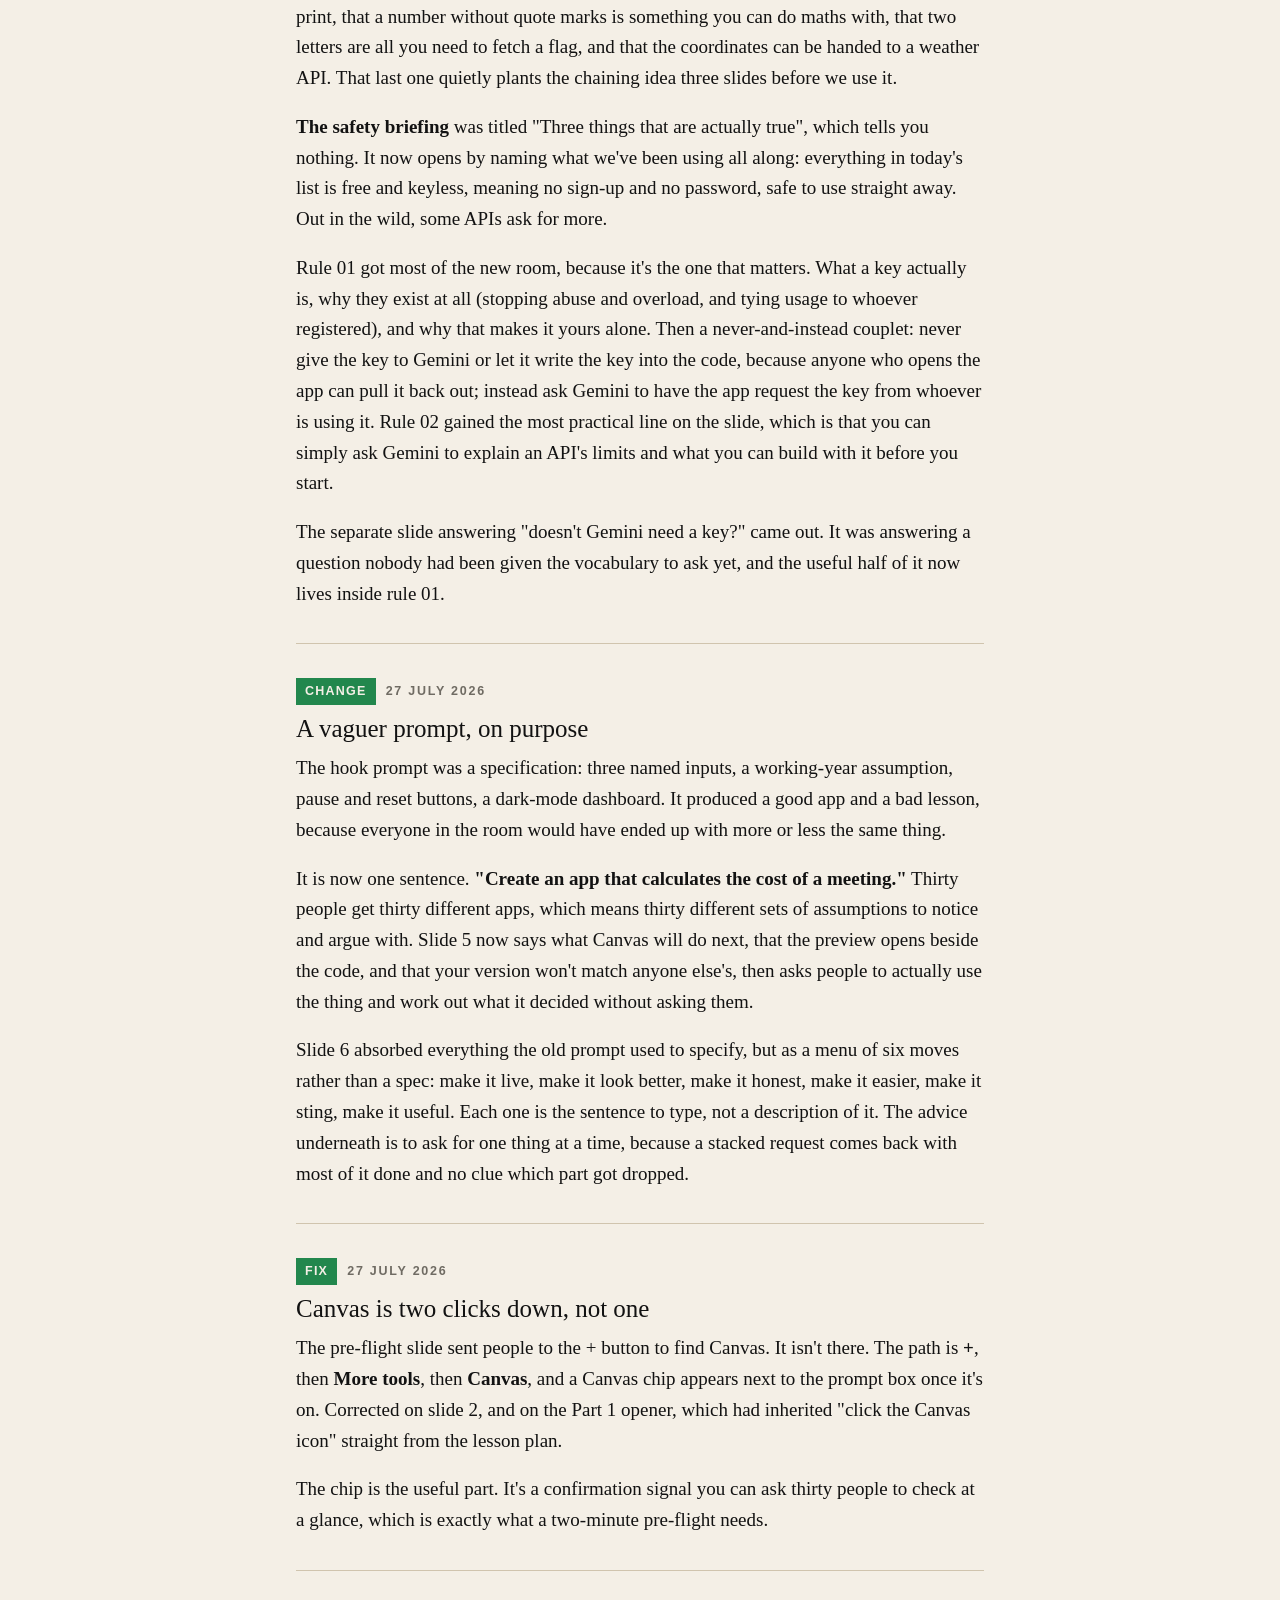
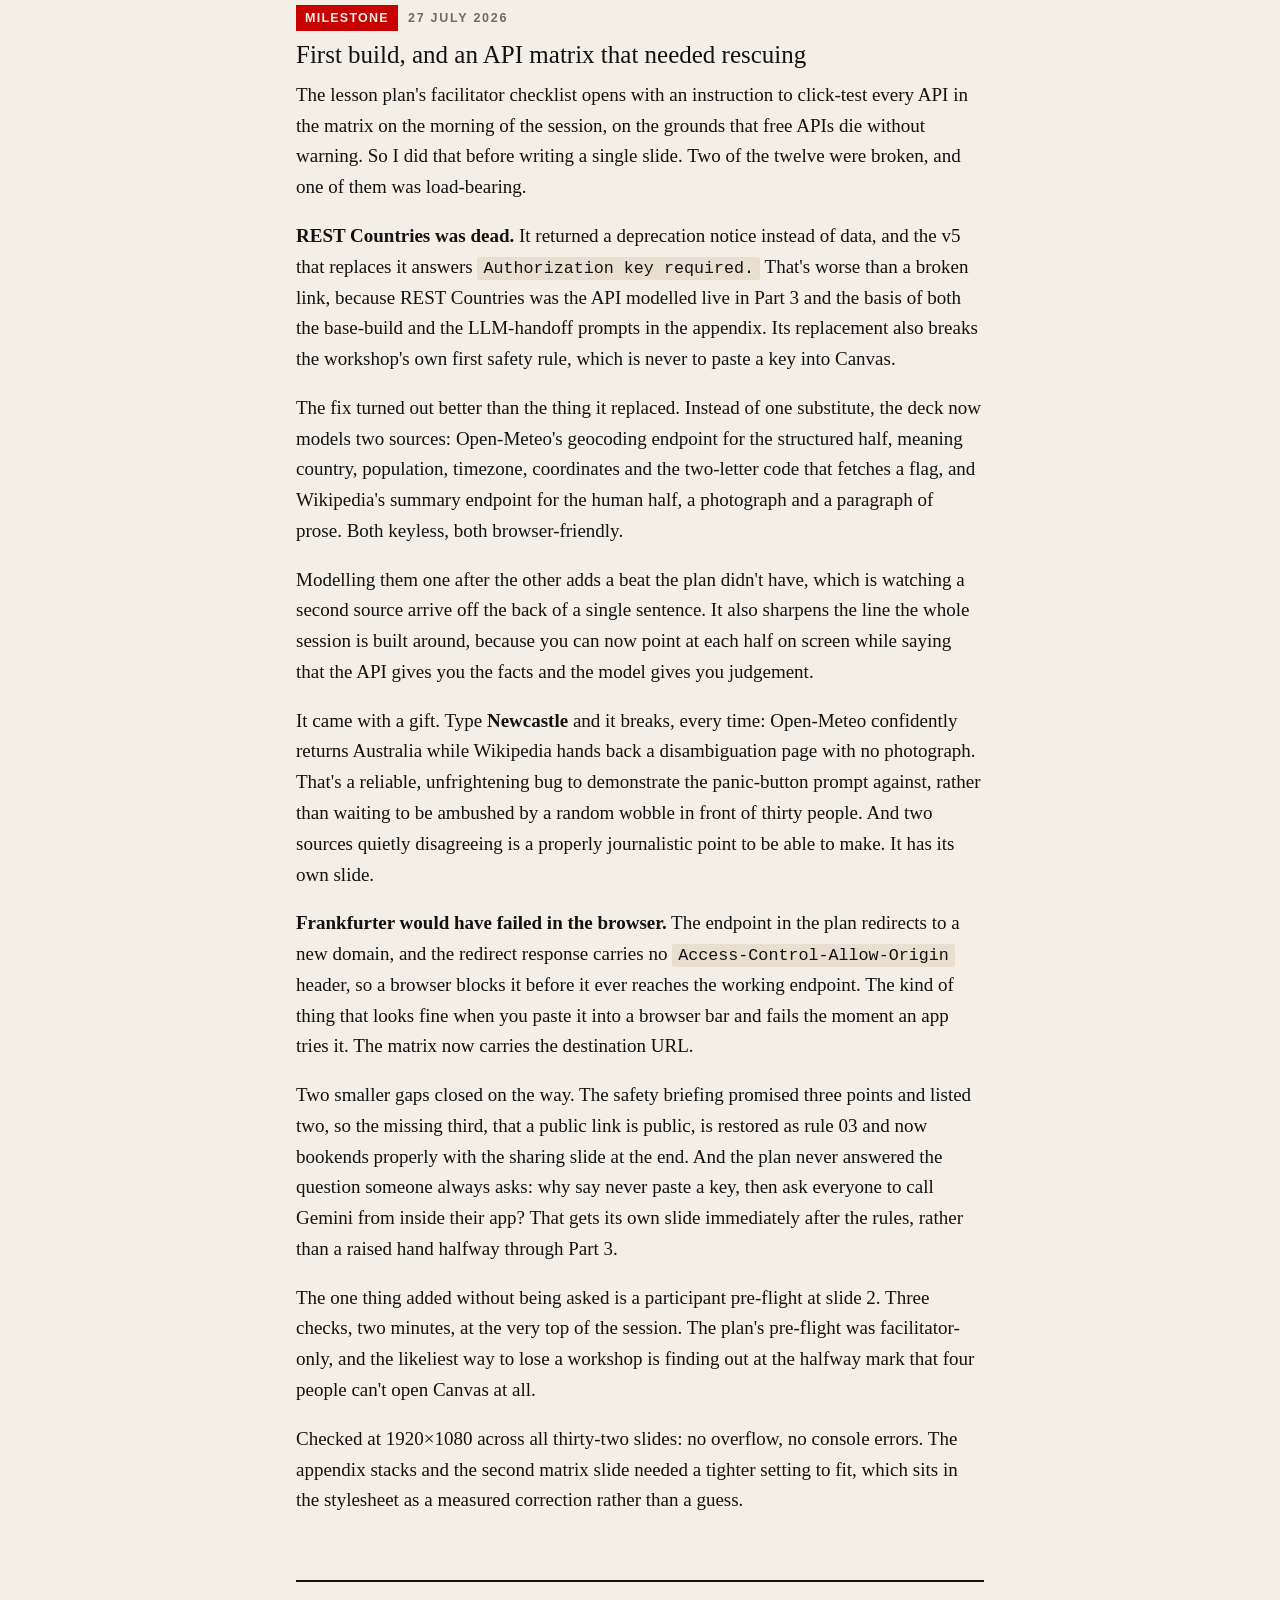
==== commit f04b22e0: "Cover drops the two-session framing Co-Authored-By: Claude Opus 5.5 <noreply@anthropic.com>" ====
--- a/about.html
+++ b/about.html
@@ -214,7 +214,7 @@
     <li><strong>Every prompt card copies on click</strong>, and so do the suggestion cards. The lesson plan says to keep the prompts open in a notes file so you're not retyping them live; this removes that step, because the deck is the clipboard. Slide 4 explains it, with a card that demonstrates itself.</li>
   </ul>
 
-  <p>There's also a shorter cut, <a href="slg.html">the SLG taster</a>: 22 slides for the Senior Leadership Group, split across a 40-minute session and a 20-minute one. Same kit, same stylesheet, fewer choices.</p>
+  <p>There's also a shorter cut, <a href="slg.html">the SLG taster</a>: 22 slides for the Senior Leadership Group: one hands-on session, with more to try afterwards. Same kit, same stylesheet, fewer choices.</p>
 
   <h2>How it's made</h2>
 
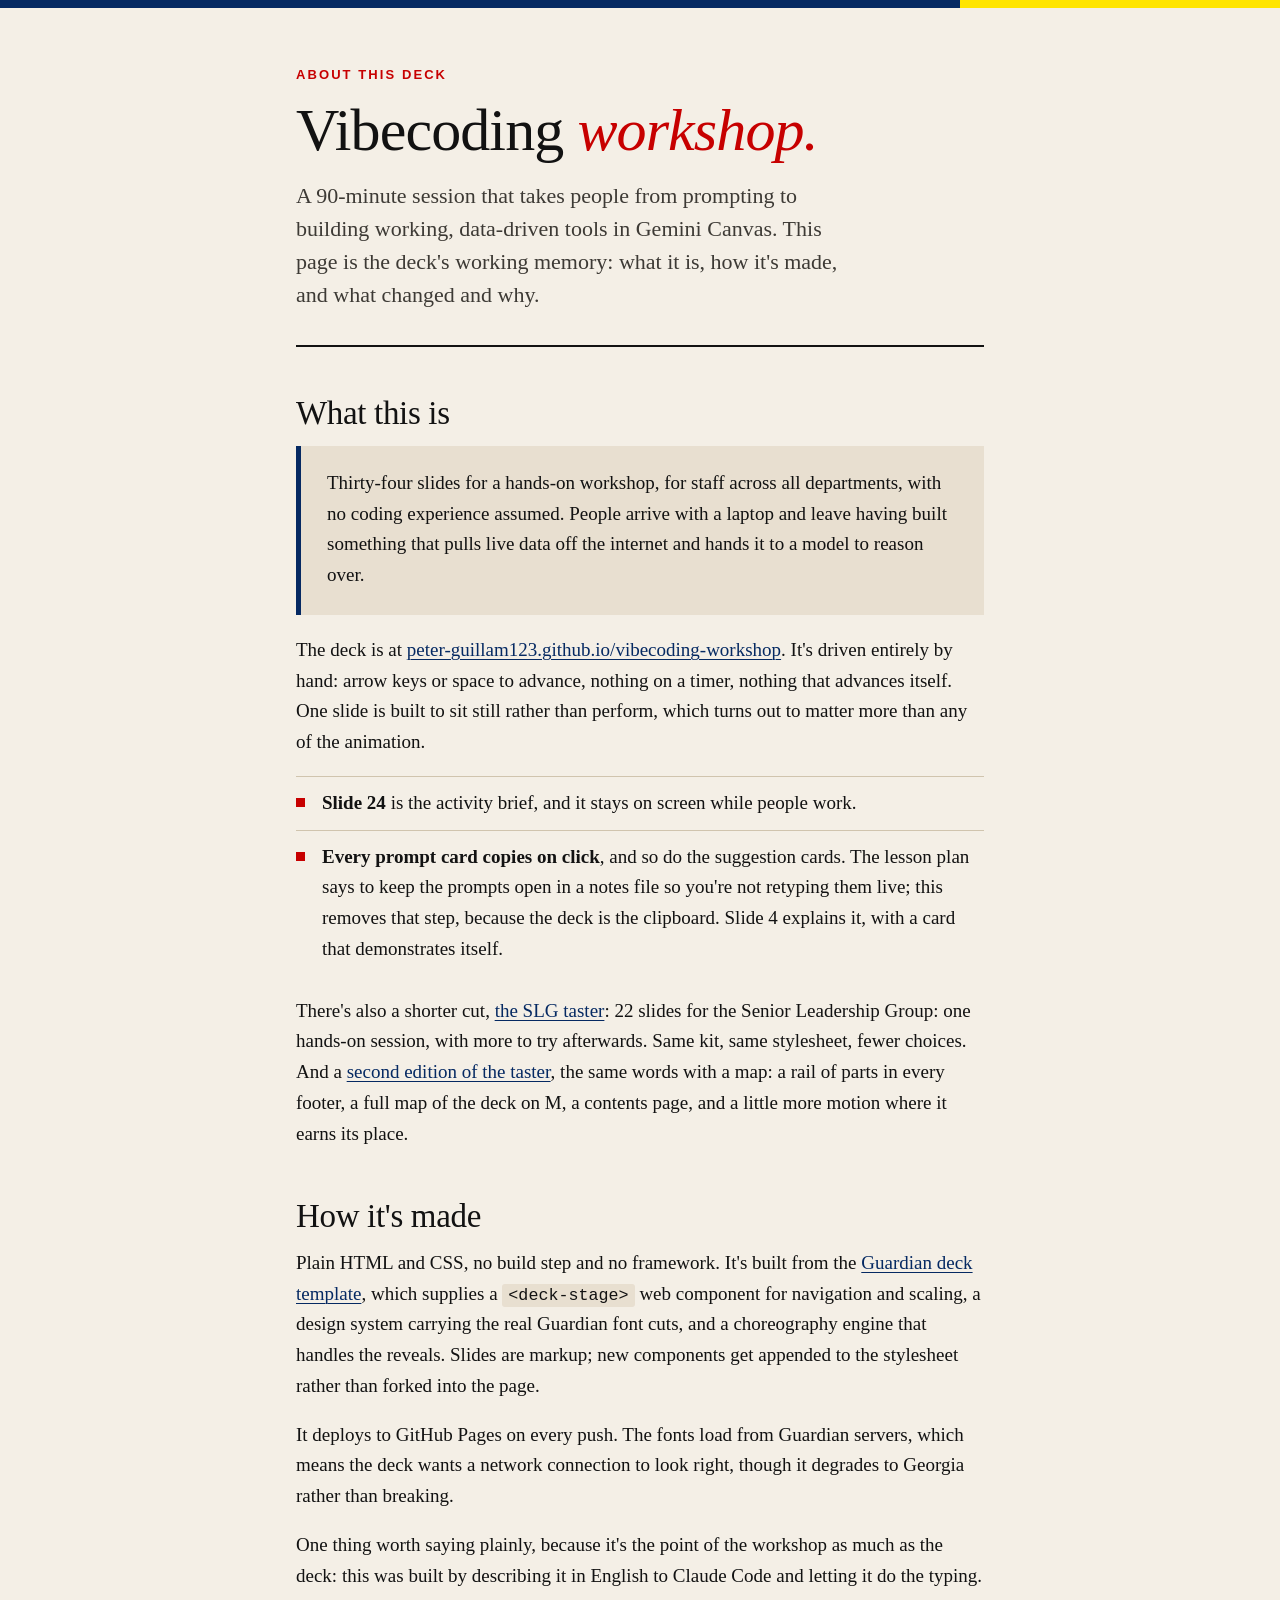
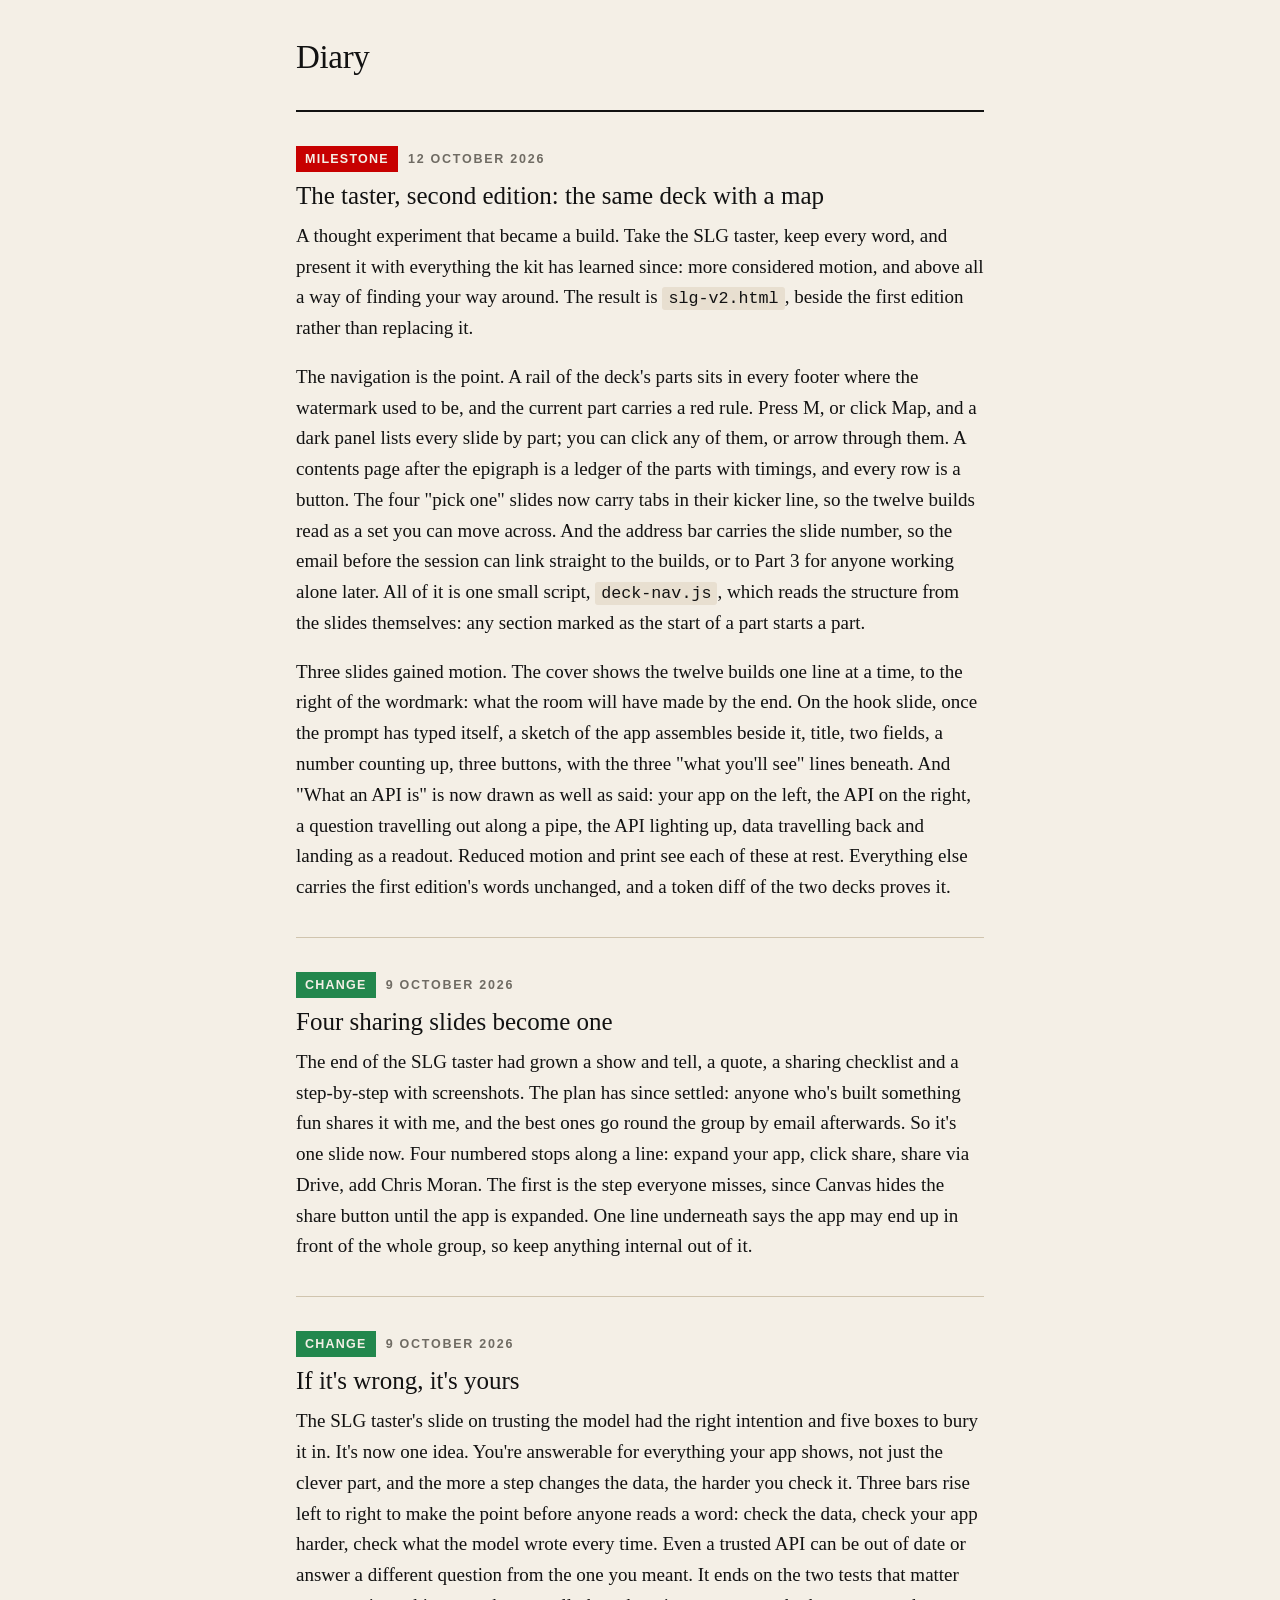
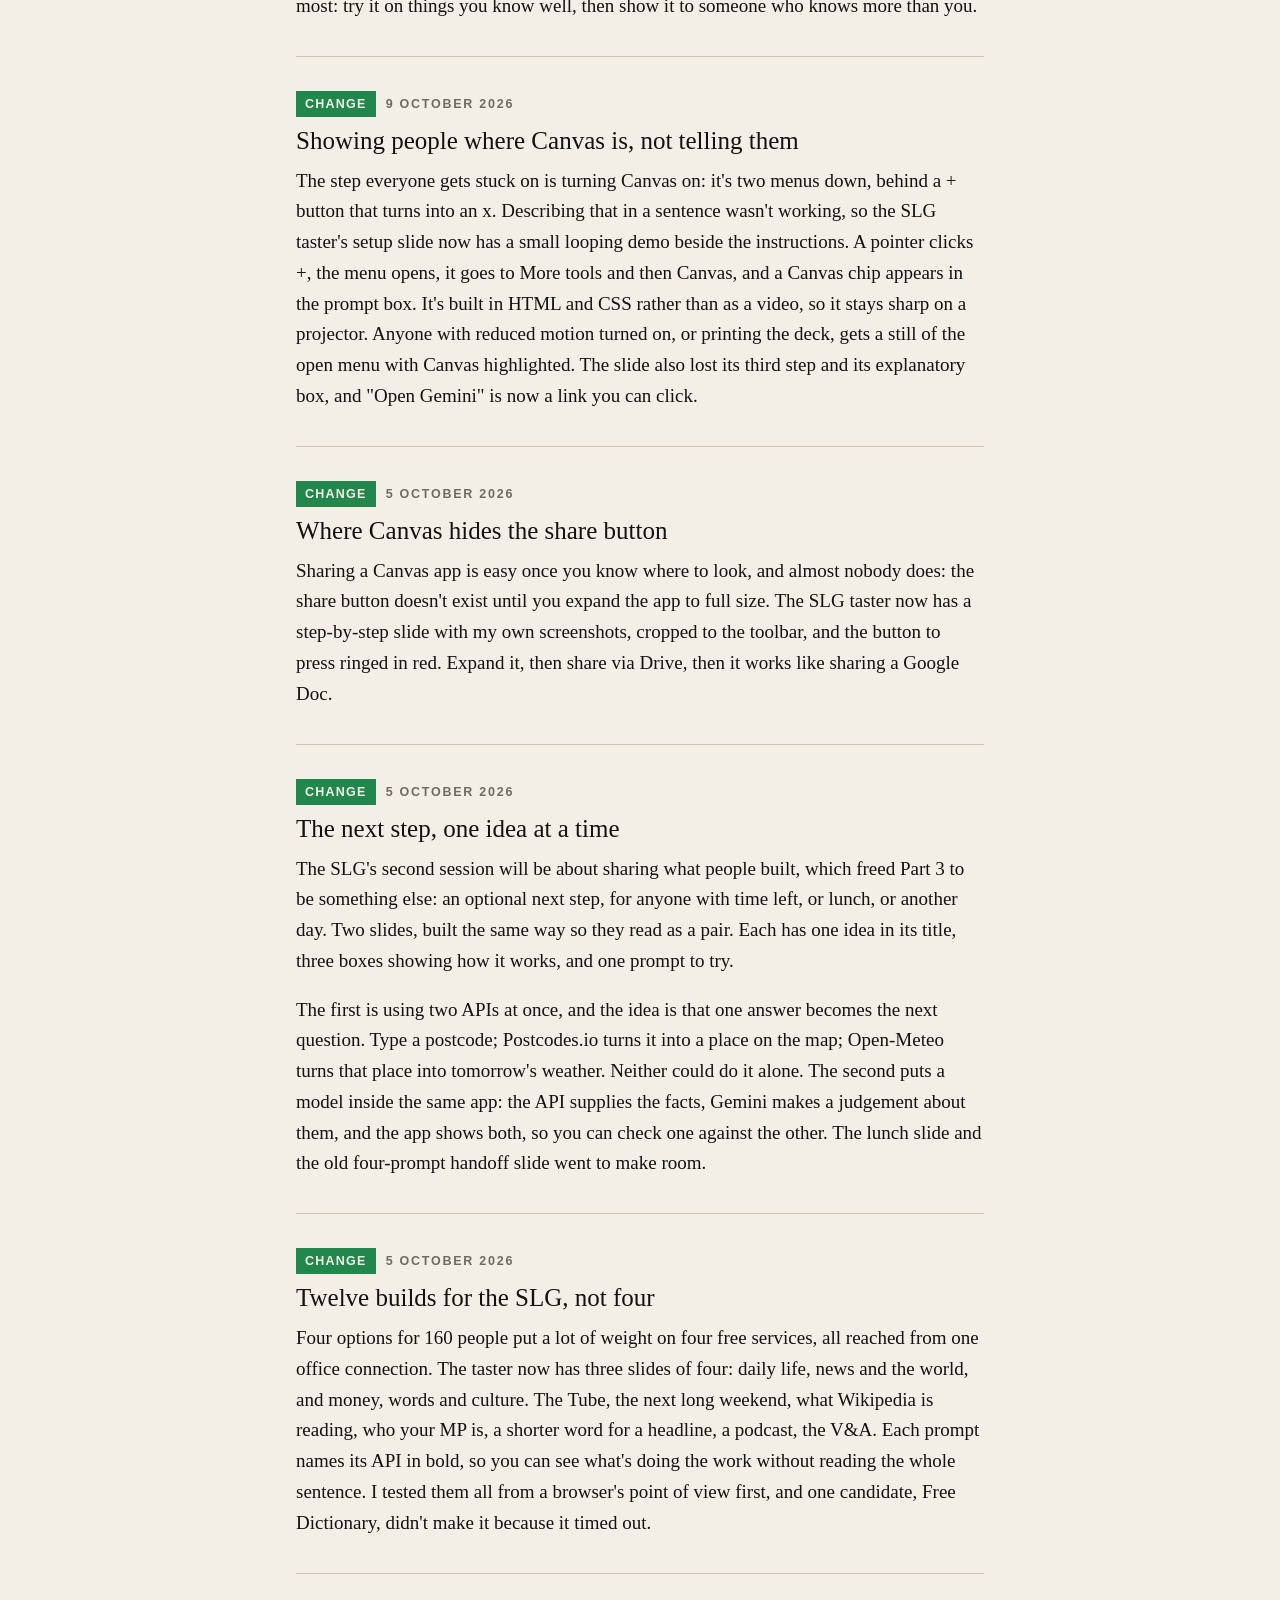
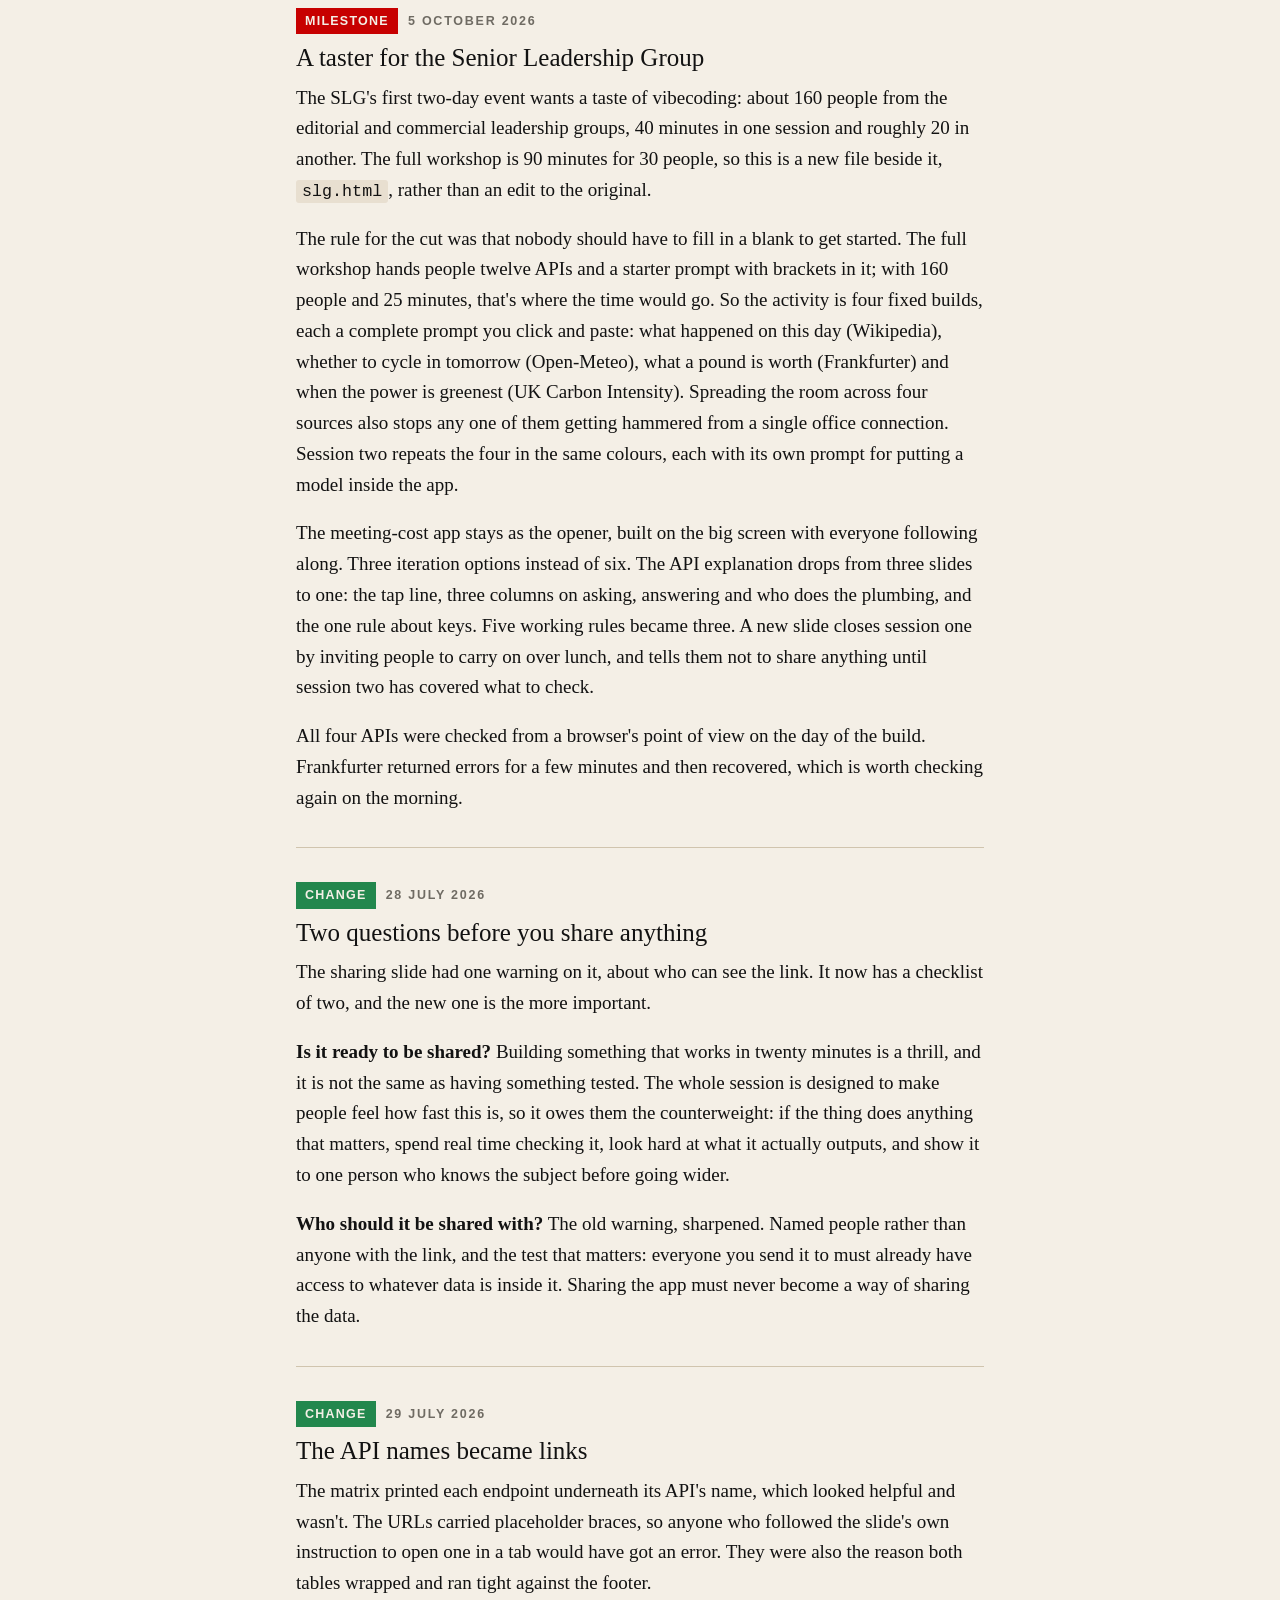
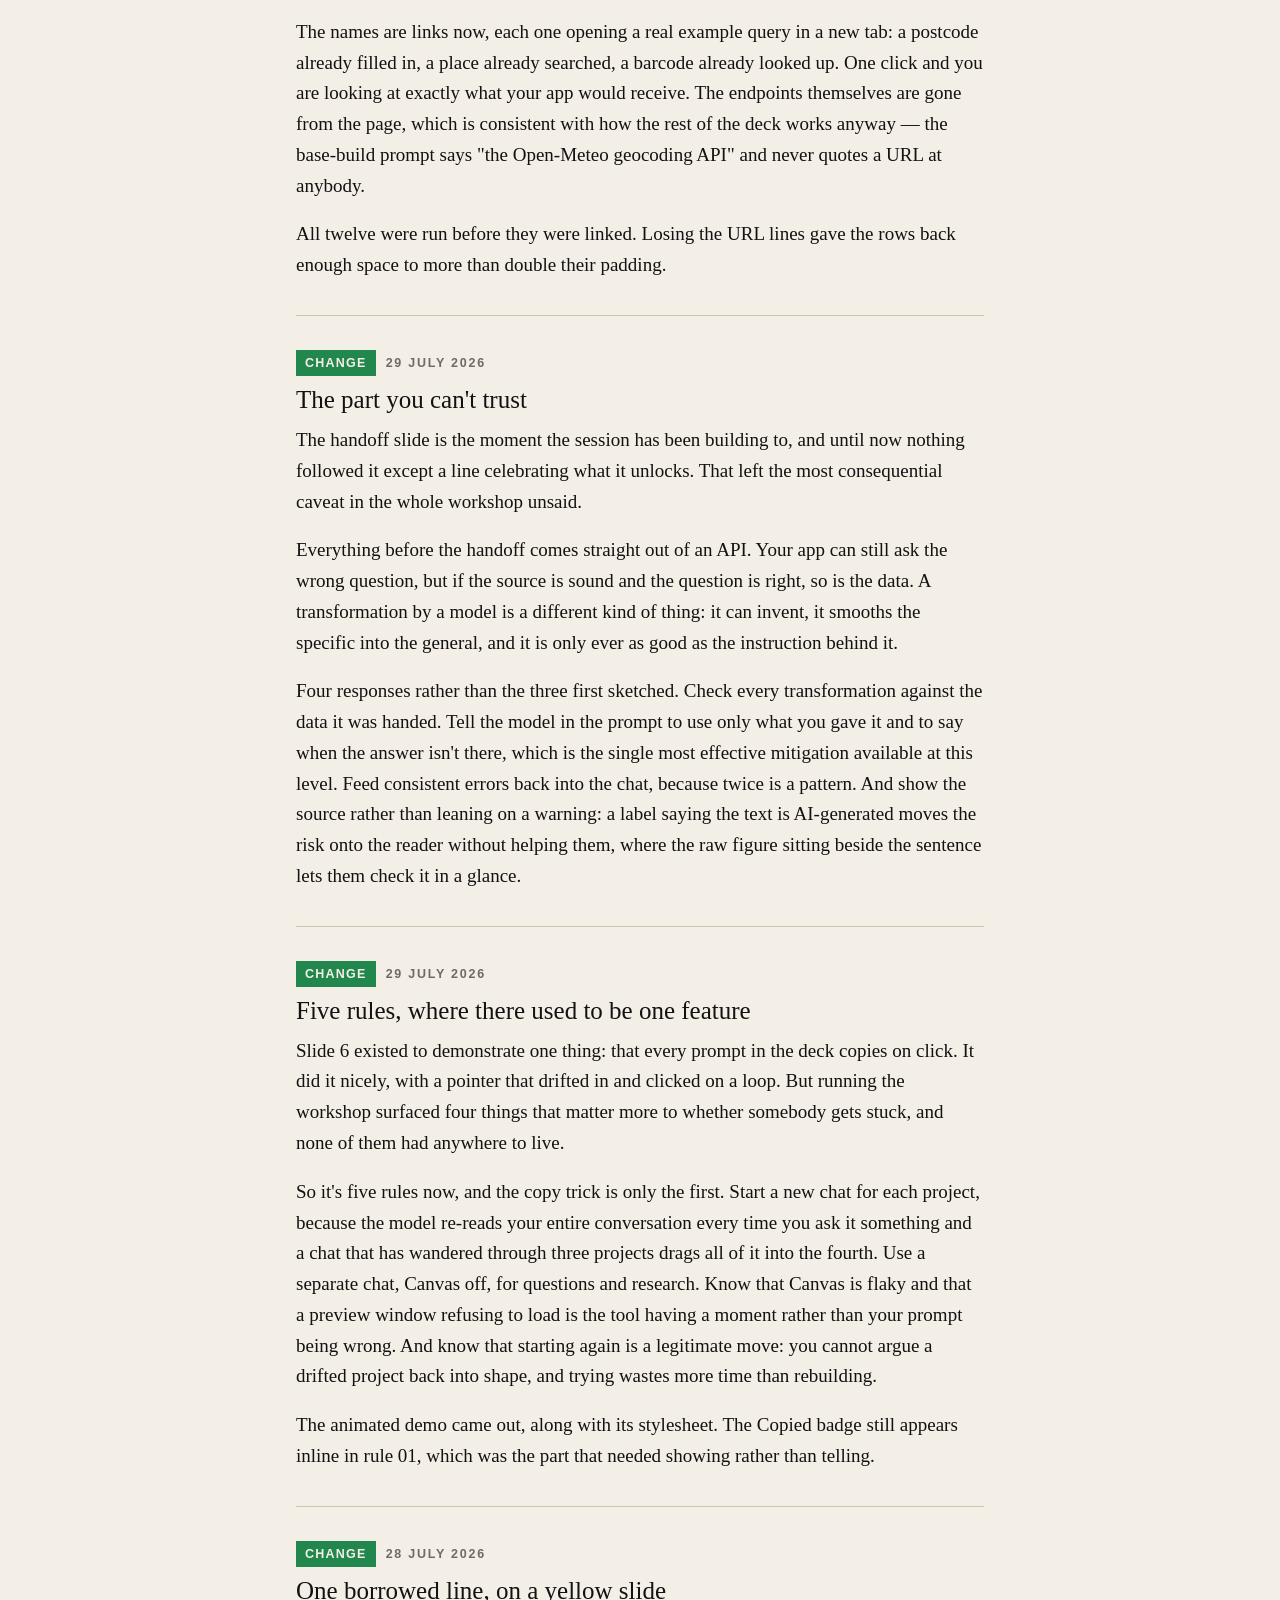
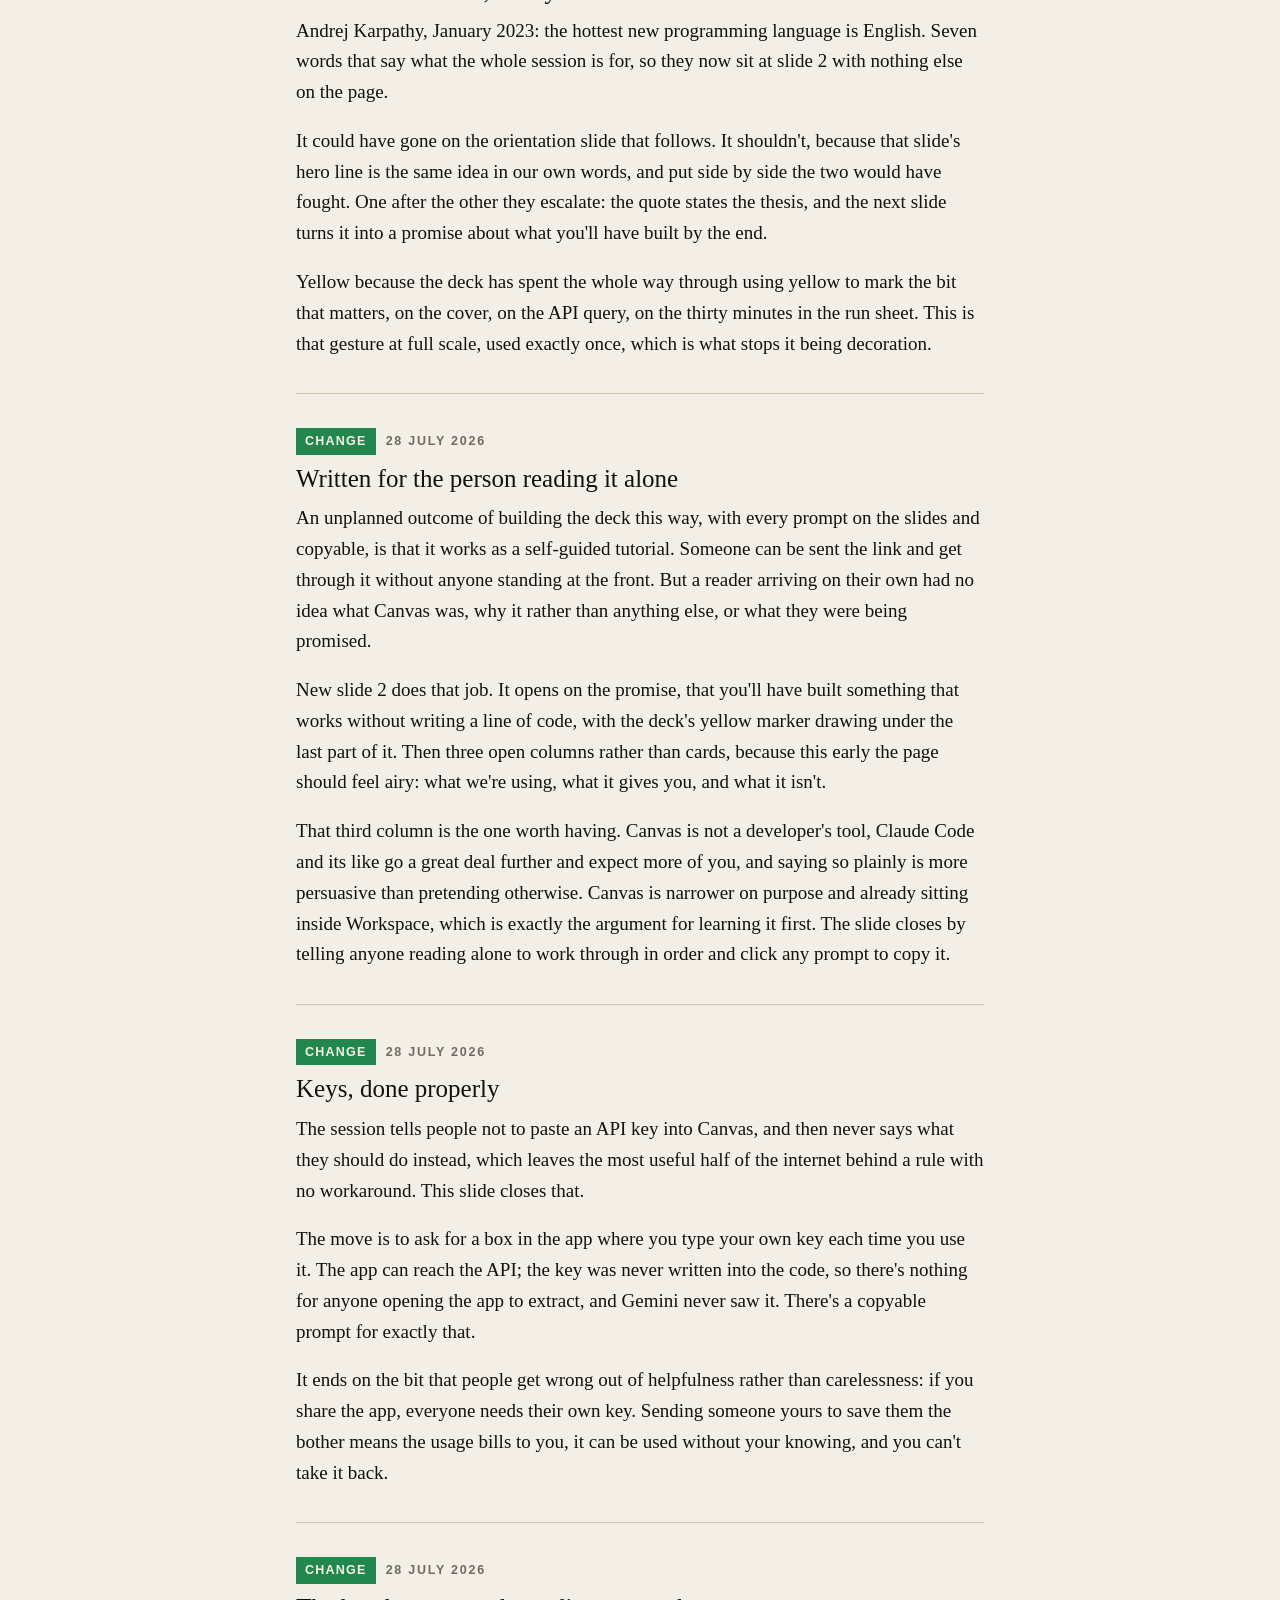
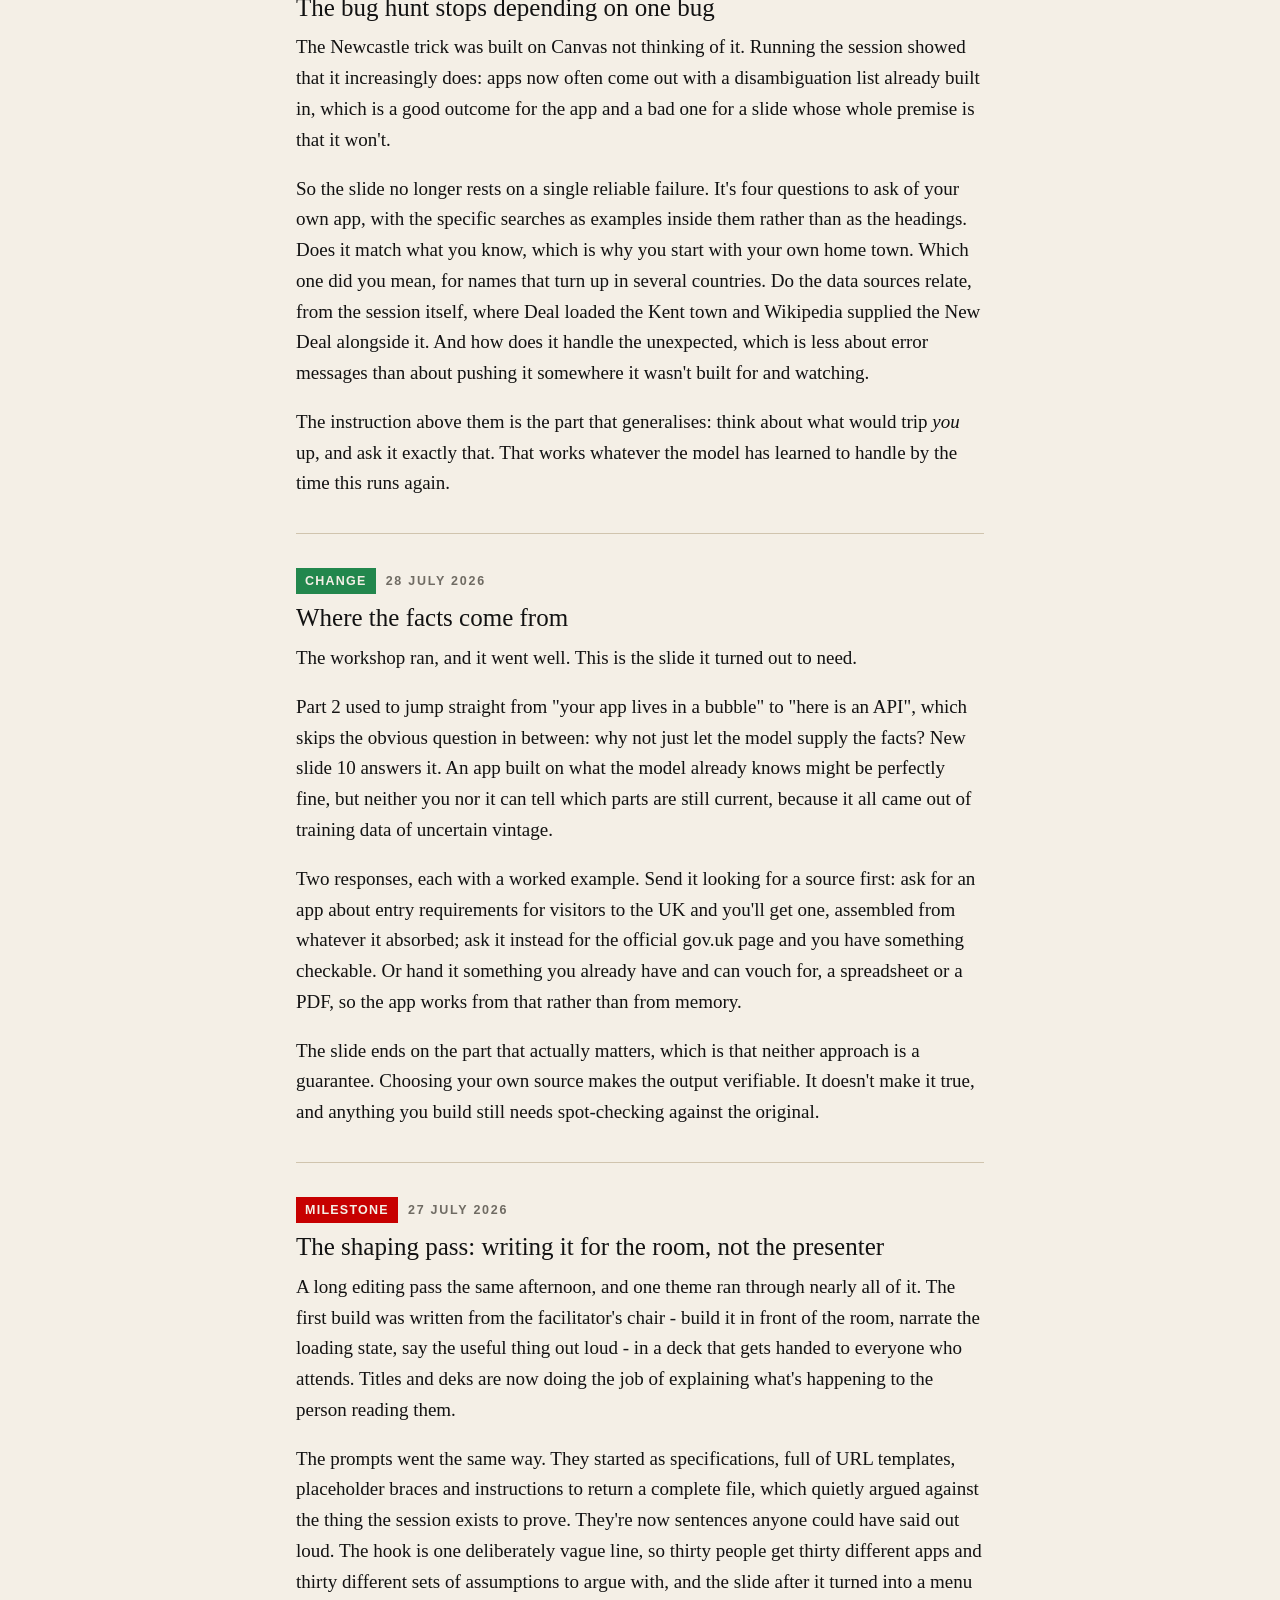
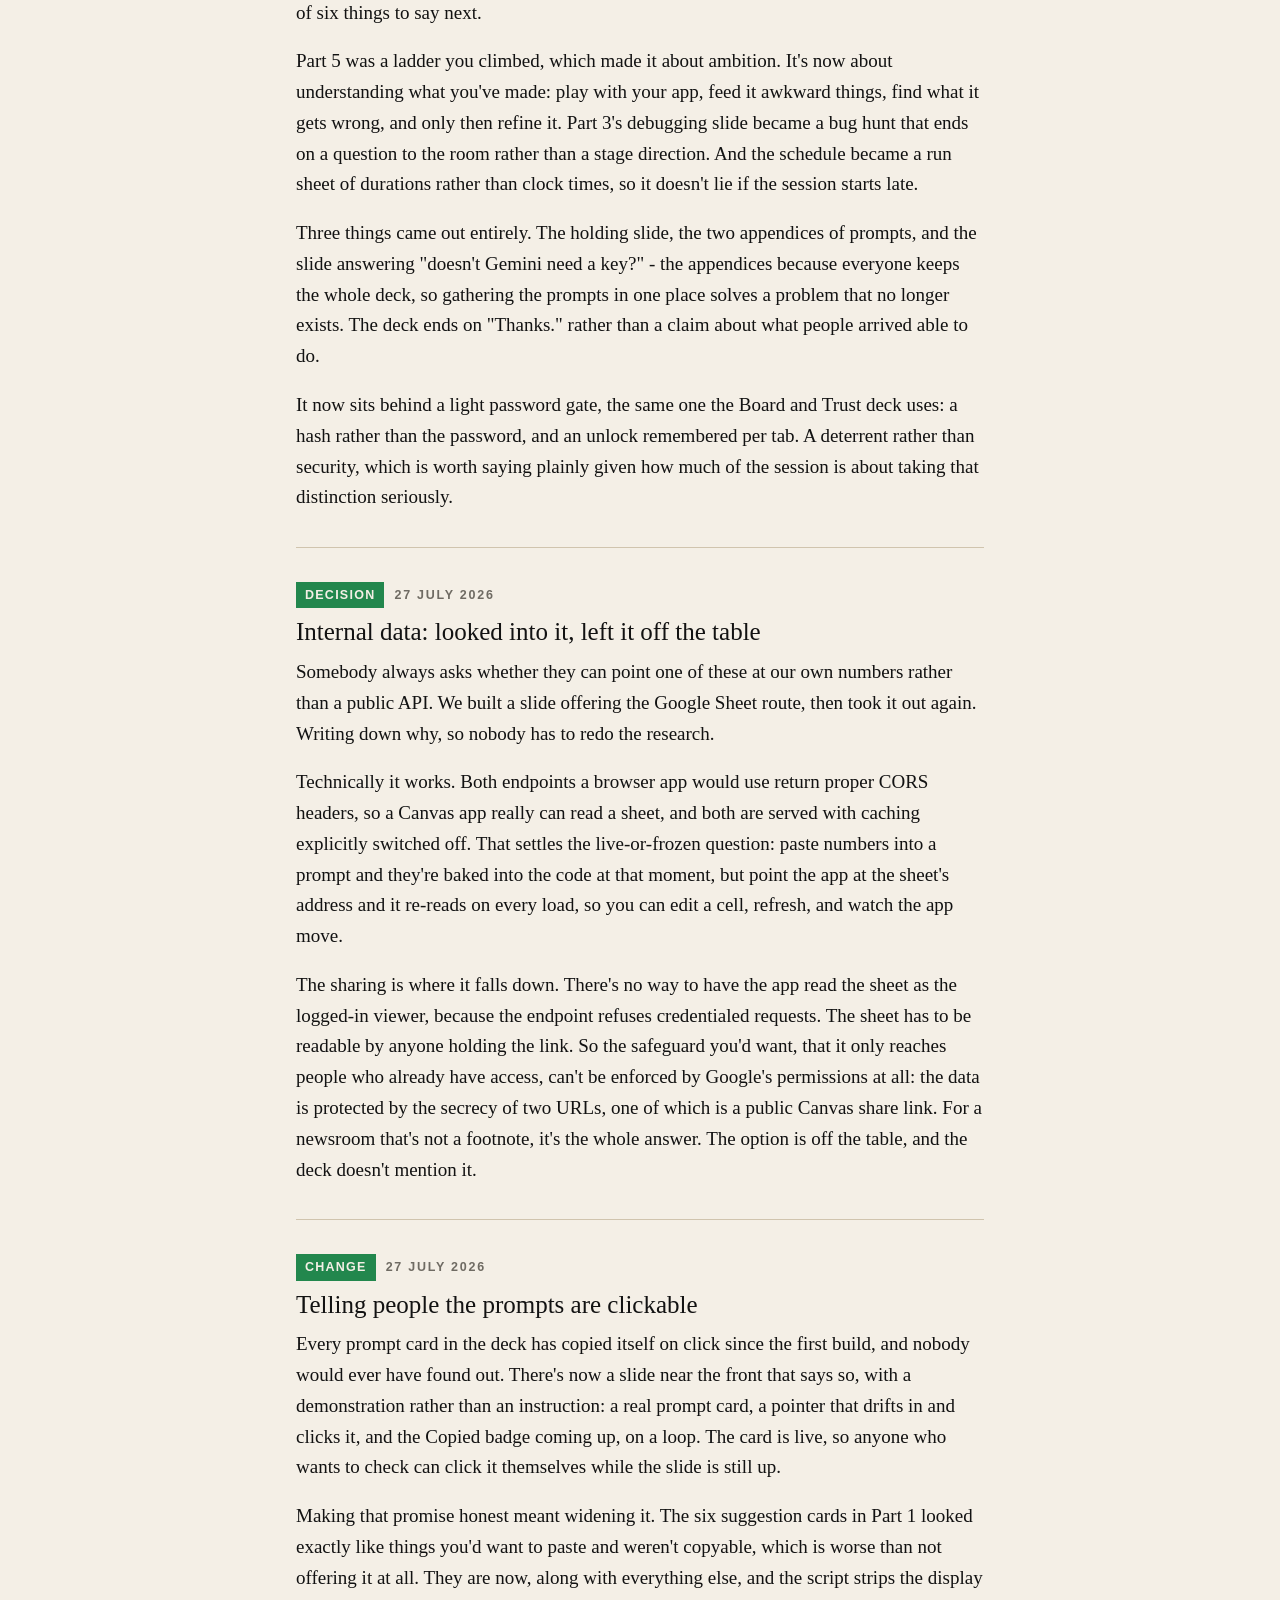
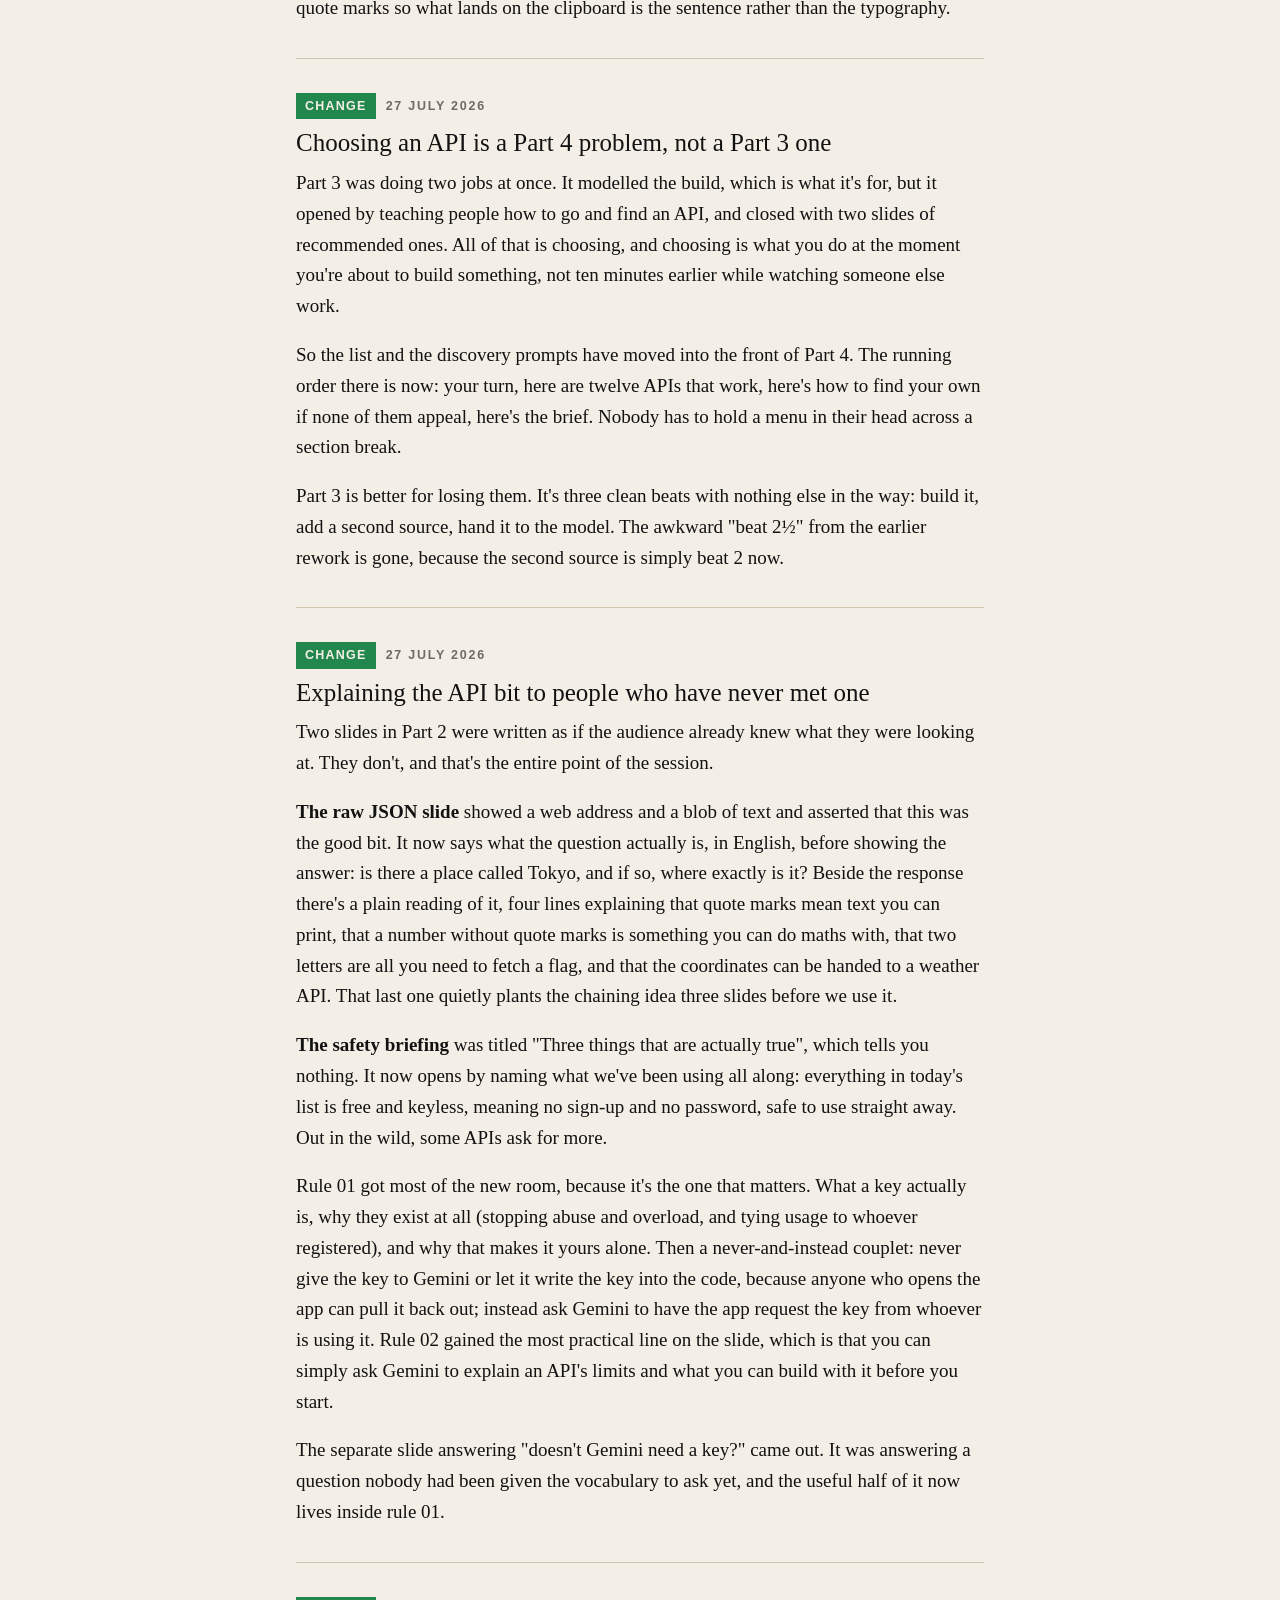
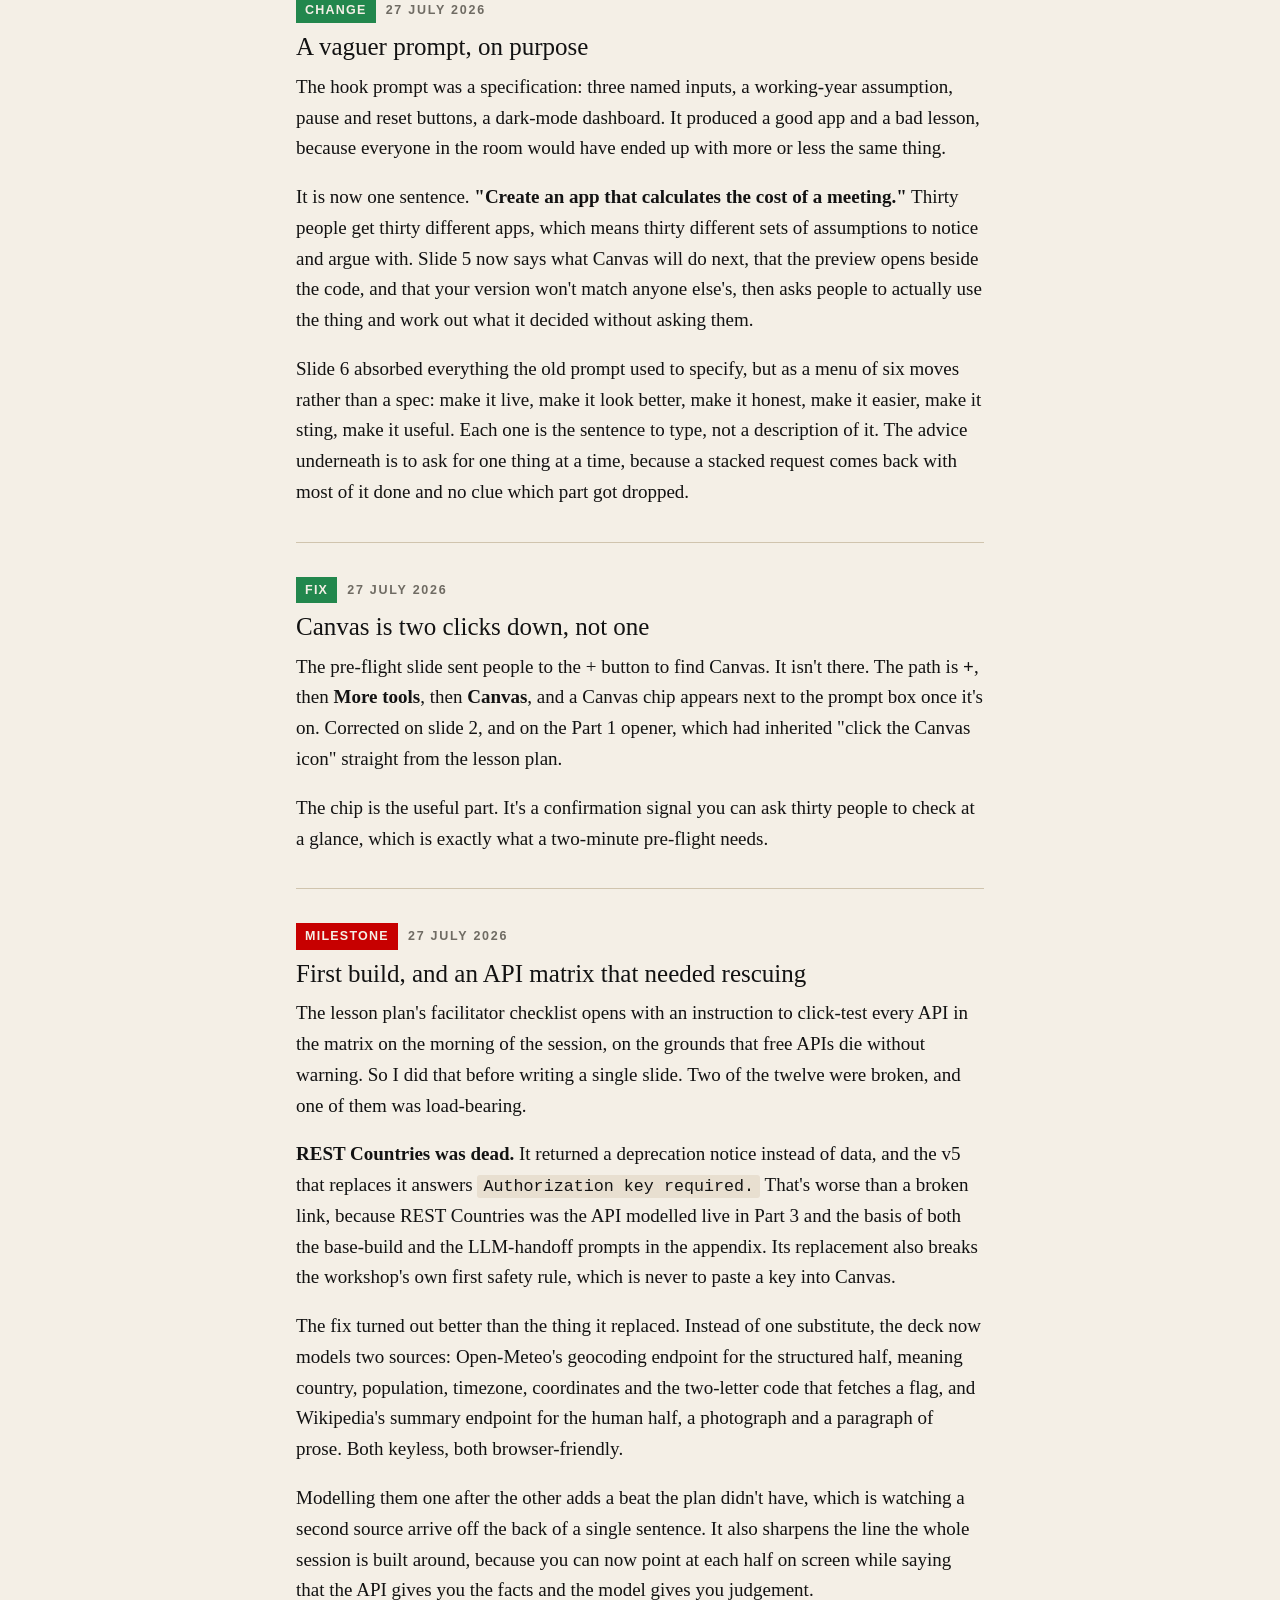
==== commit 87999995: "Add the taster's second edition: the same words, with a map slg-v2.html beside slg.html. deck-nav.js" ====
--- a/about.html
+++ b/about.html
@@ -214,7 +214,7 @@
     <li><strong>Every prompt card copies on click</strong>, and so do the suggestion cards. The lesson plan says to keep the prompts open in a notes file so you're not retyping them live; this removes that step, because the deck is the clipboard. Slide 4 explains it, with a card that demonstrates itself.</li>
   </ul>
 
-  <p>There's also a shorter cut, <a href="slg.html">the SLG taster</a>: 22 slides for the Senior Leadership Group: one hands-on session, with more to try afterwards. Same kit, same stylesheet, fewer choices.</p>
+  <p>There's also a shorter cut, <a href="slg.html">the SLG taster</a>: 22 slides for the Senior Leadership Group: one hands-on session, with more to try afterwards. Same kit, same stylesheet, fewer choices. And a <a href="slg-v2.html">second edition of the taster</a>, the same words with a map: a rail of parts in every footer, a full map of the deck on M, a contents page, and a little more motion where it earns its place.</p>
 
   <h2>How it's made</h2>
 
@@ -225,6 +225,17 @@
   <p>One thing worth saying plainly, because it's the point of the workshop as much as the deck: this was built by describing it in English to Claude Code and letting it do the typing.</p>
 
   <h2>Diary</h2>
+
+  <article class="entry">
+    <p class="entry-meta"><span class="tag milestone">Milestone</span><span>12 October 2026</span></p>
+    <h3>The taster, second edition: the same deck with a map</h3>
+
+    <p>A thought experiment that became a build. Take the SLG taster, keep every word, and present it with everything the kit has learned since: more considered motion, and above all a way of finding your way around. The result is <code>slg-v2.html</code>, beside the first edition rather than replacing it.</p>
+
+    <p>The navigation is the point. A rail of the deck's parts sits in every footer where the watermark used to be, and the current part carries a red rule. Press M, or click Map, and a dark panel lists every slide by part; you can click any of them, or arrow through them. A contents page after the epigraph is a ledger of the parts with timings, and every row is a button. The four "pick one" slides now carry tabs in their kicker line, so the twelve builds read as a set you can move across. And the address bar carries the slide number, so the email before the session can link straight to the builds, or to Part 3 for anyone working alone later. All of it is one small script, <code>deck-nav.js</code>, which reads the structure from the slides themselves: any section marked as the start of a part starts a part.</p>
+
+    <p>Three slides gained motion. The cover shows the twelve builds one line at a time, to the right of the wordmark: what the room will have made by the end. On the hook slide, once the prompt has typed itself, a sketch of the app assembles beside it, title, two fields, a number counting up, three buttons, with the three "what you'll see" lines beneath. And "What an API is" is now drawn as well as said: your app on the left, the API on the right, a question travelling out along a pipe, the API lighting up, data travelling back and landing as a readout. Reduced motion and print see each of these at rest. Everything else carries the first edition's words unchanged, and a token diff of the two decks proves it.</p>
+  </article>
 
   <article class="entry">
     <p class="entry-meta"><span class="tag">Change</span><span>9 October 2026</span></p>
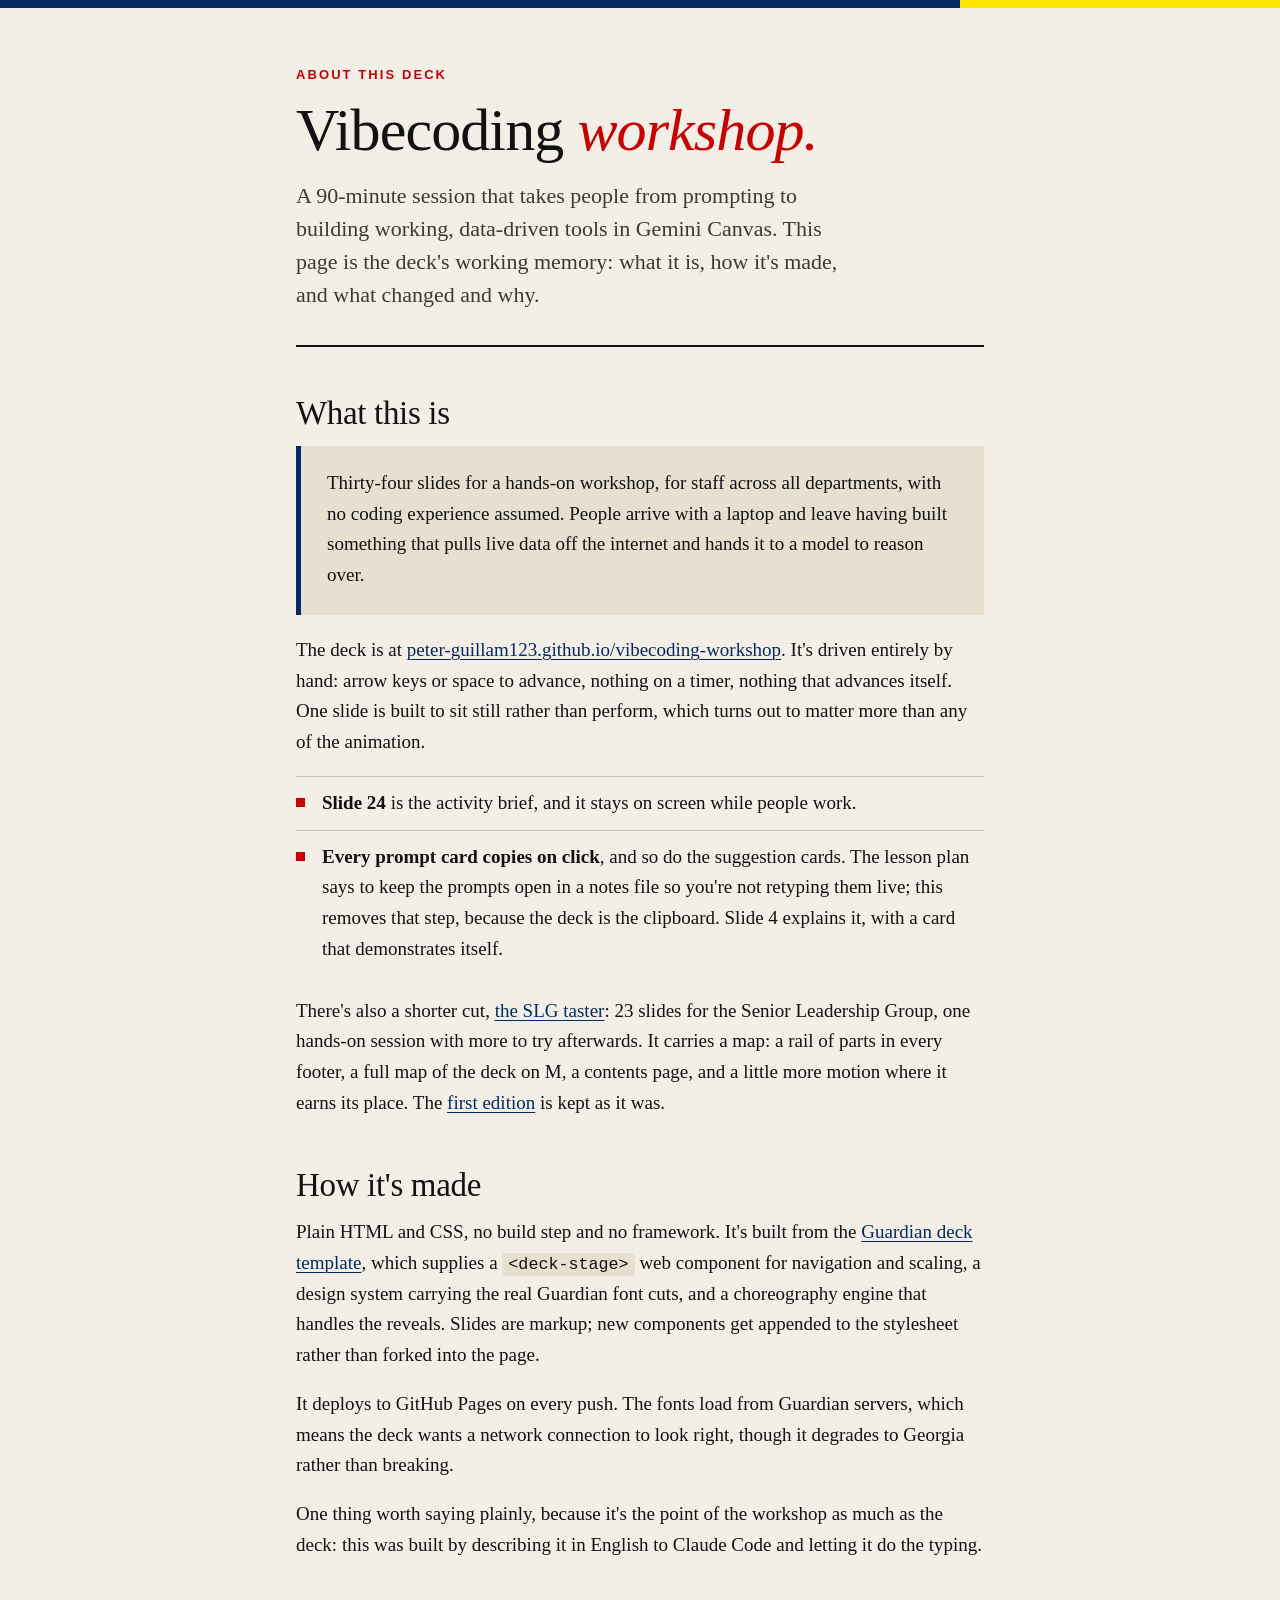
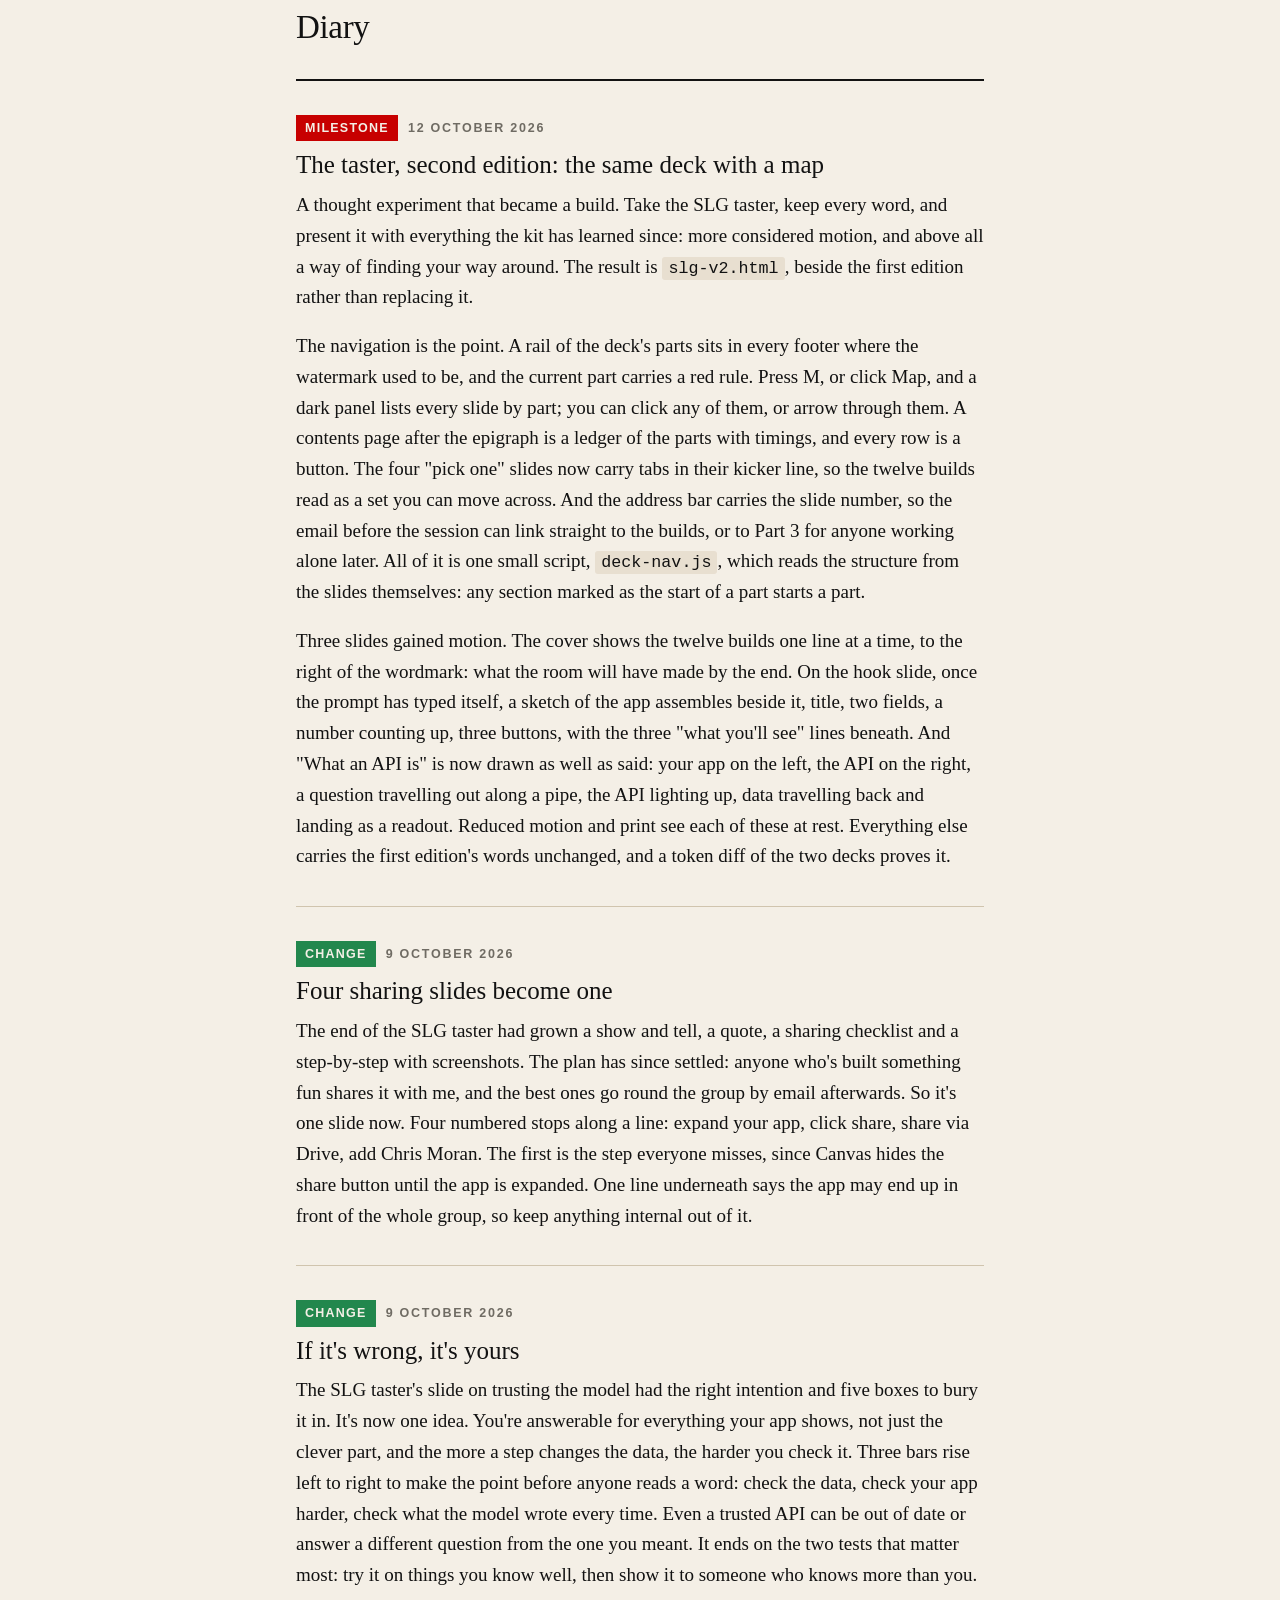
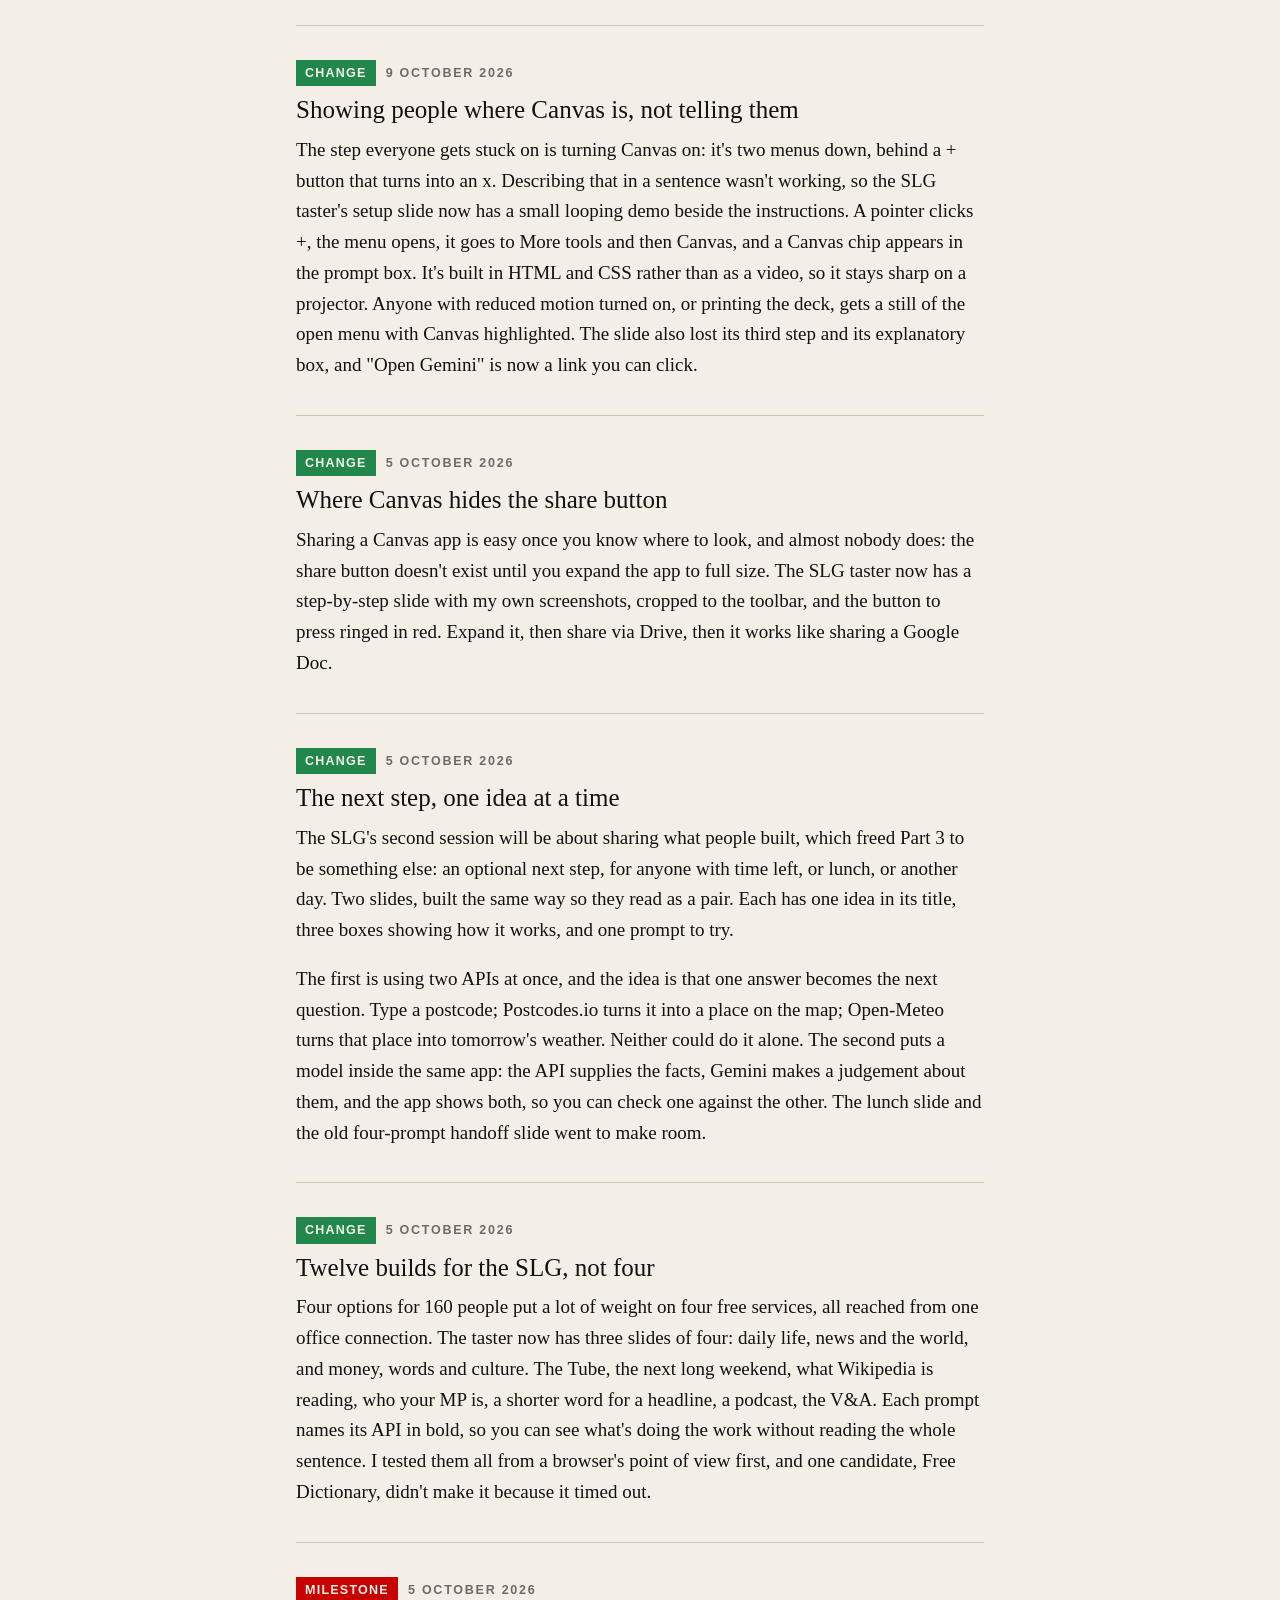
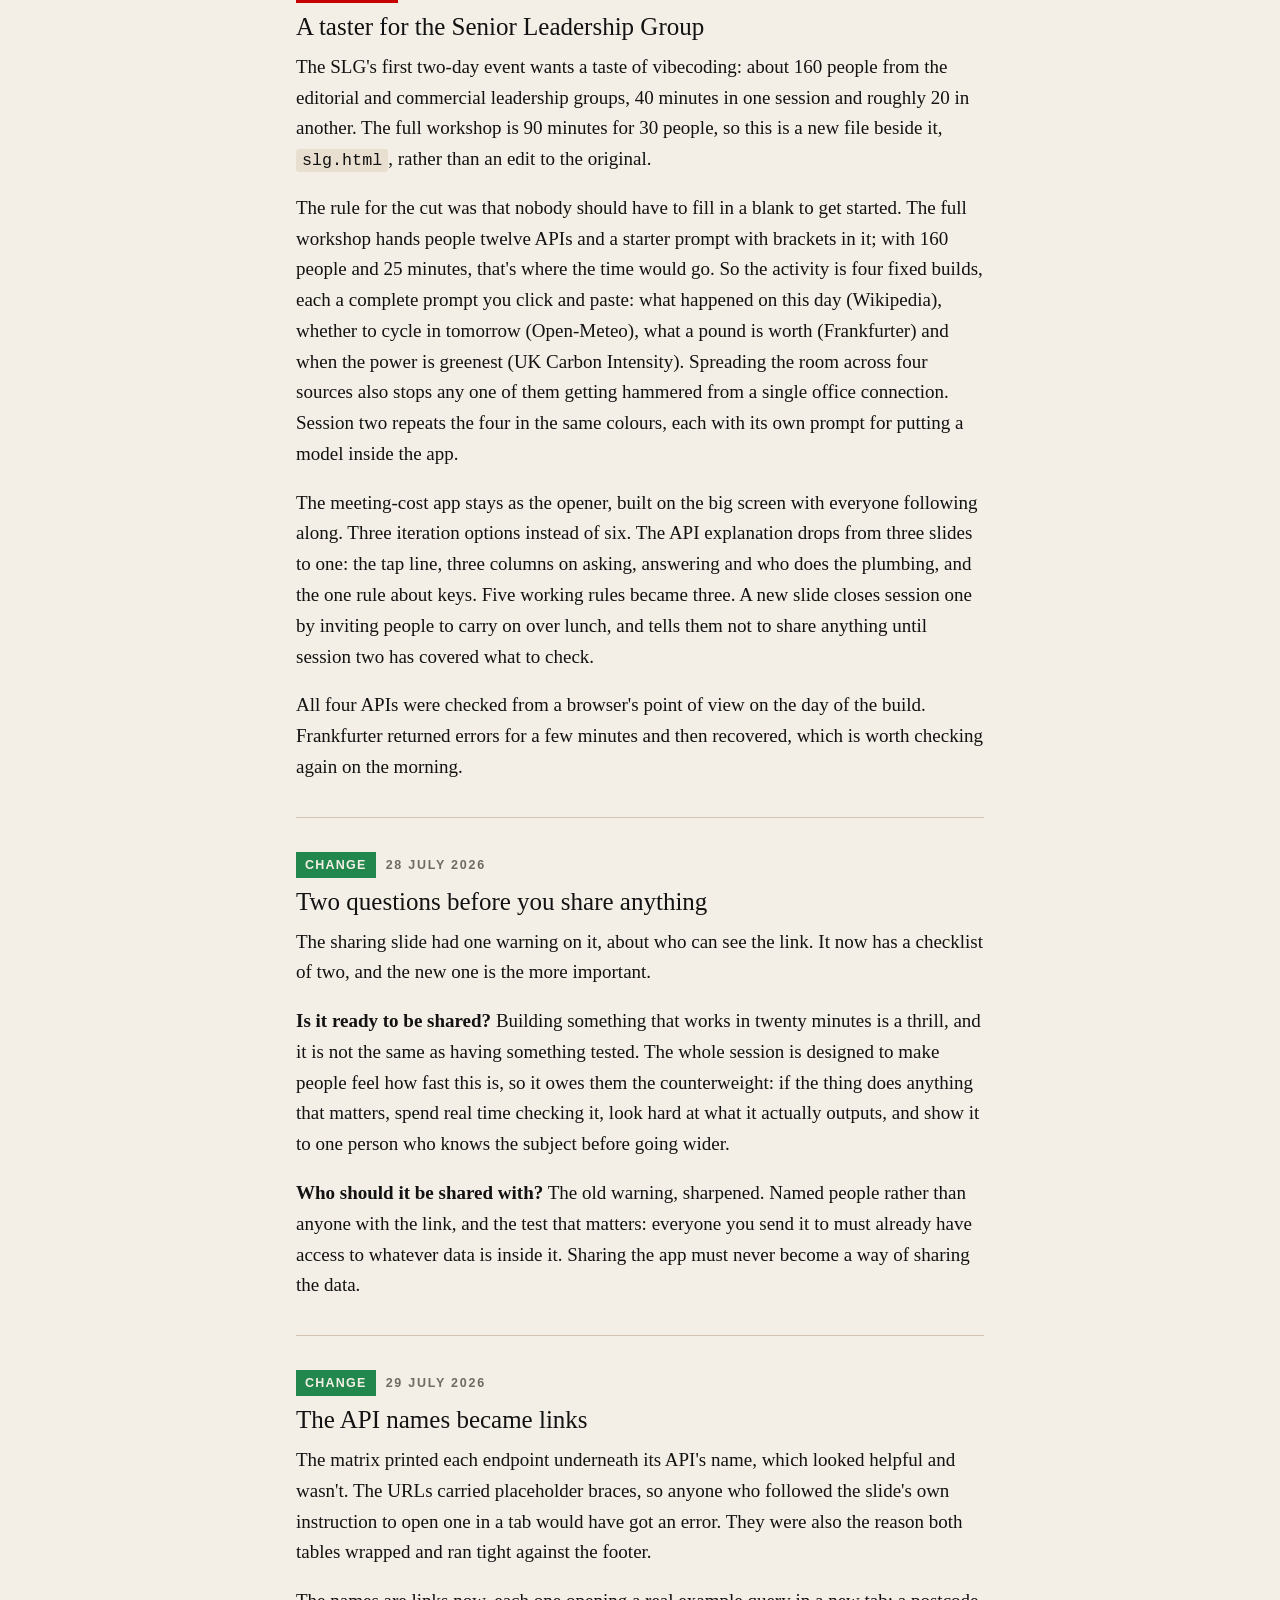
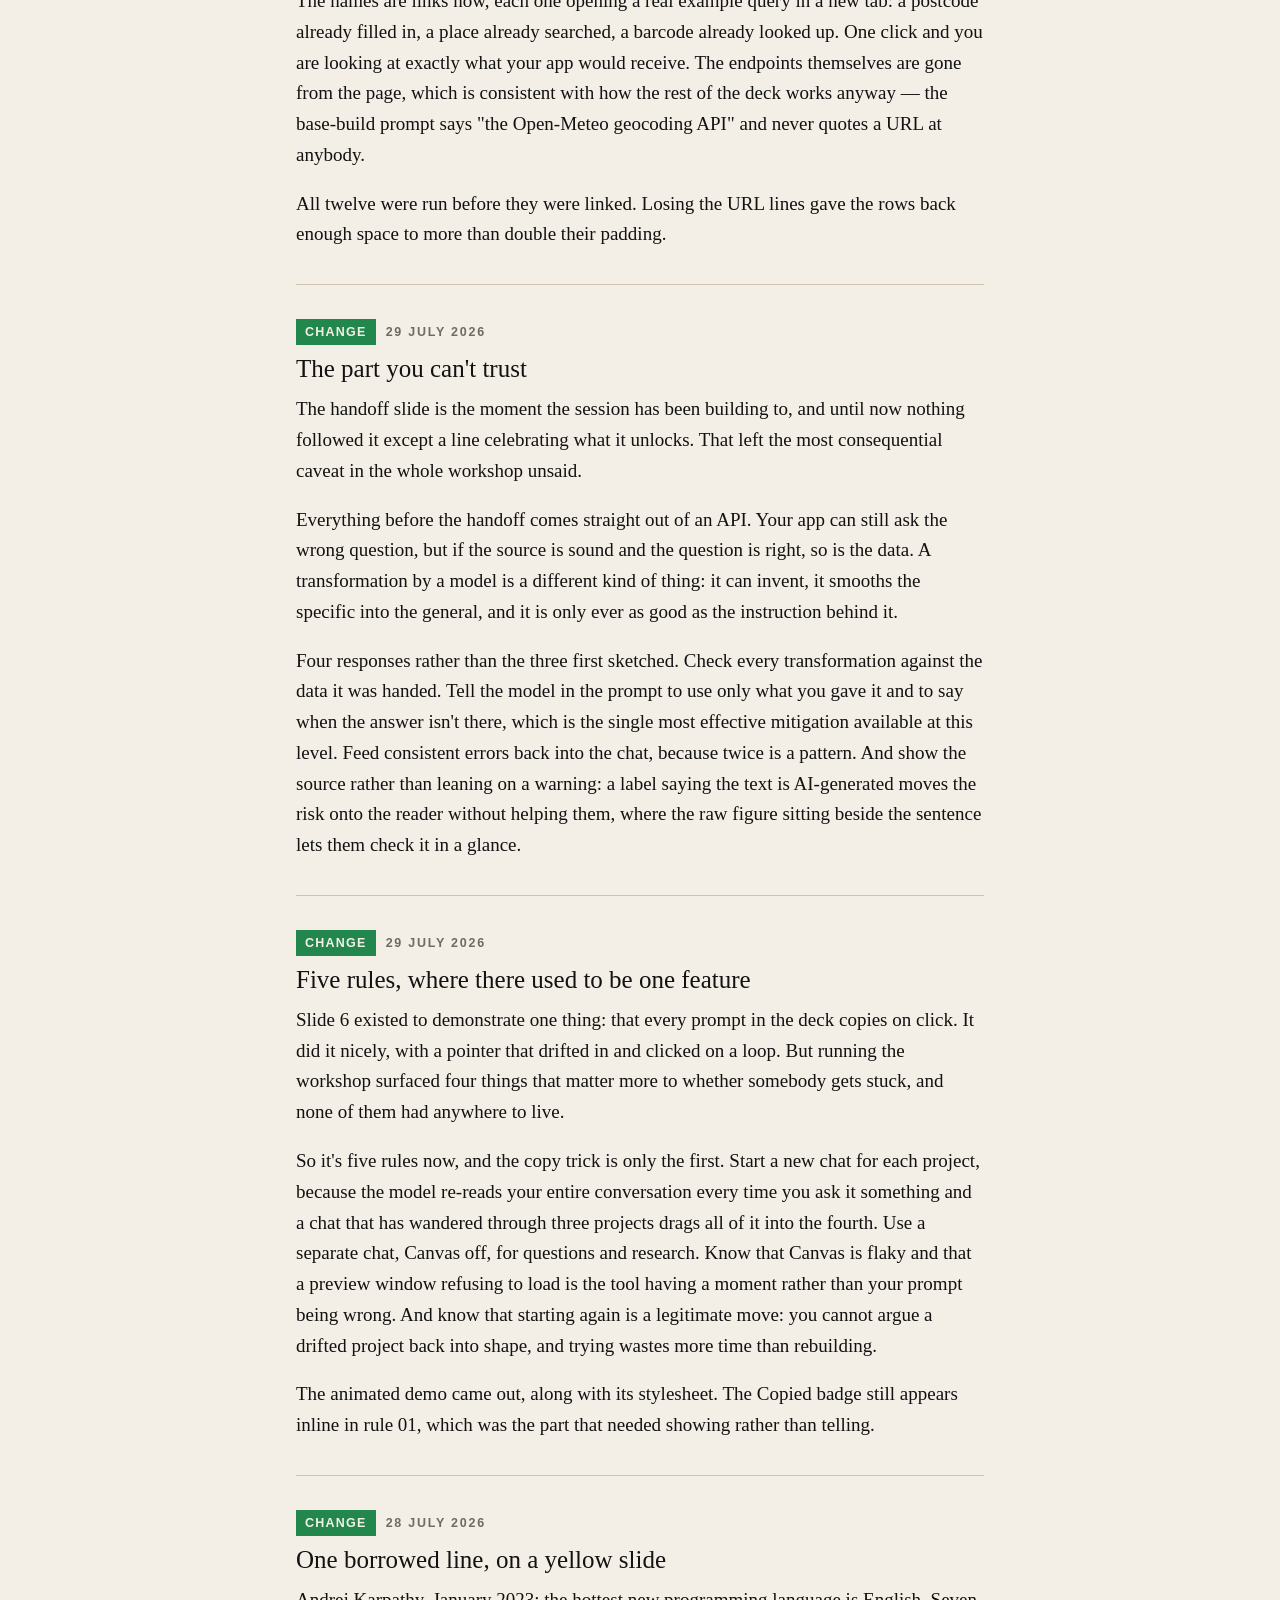
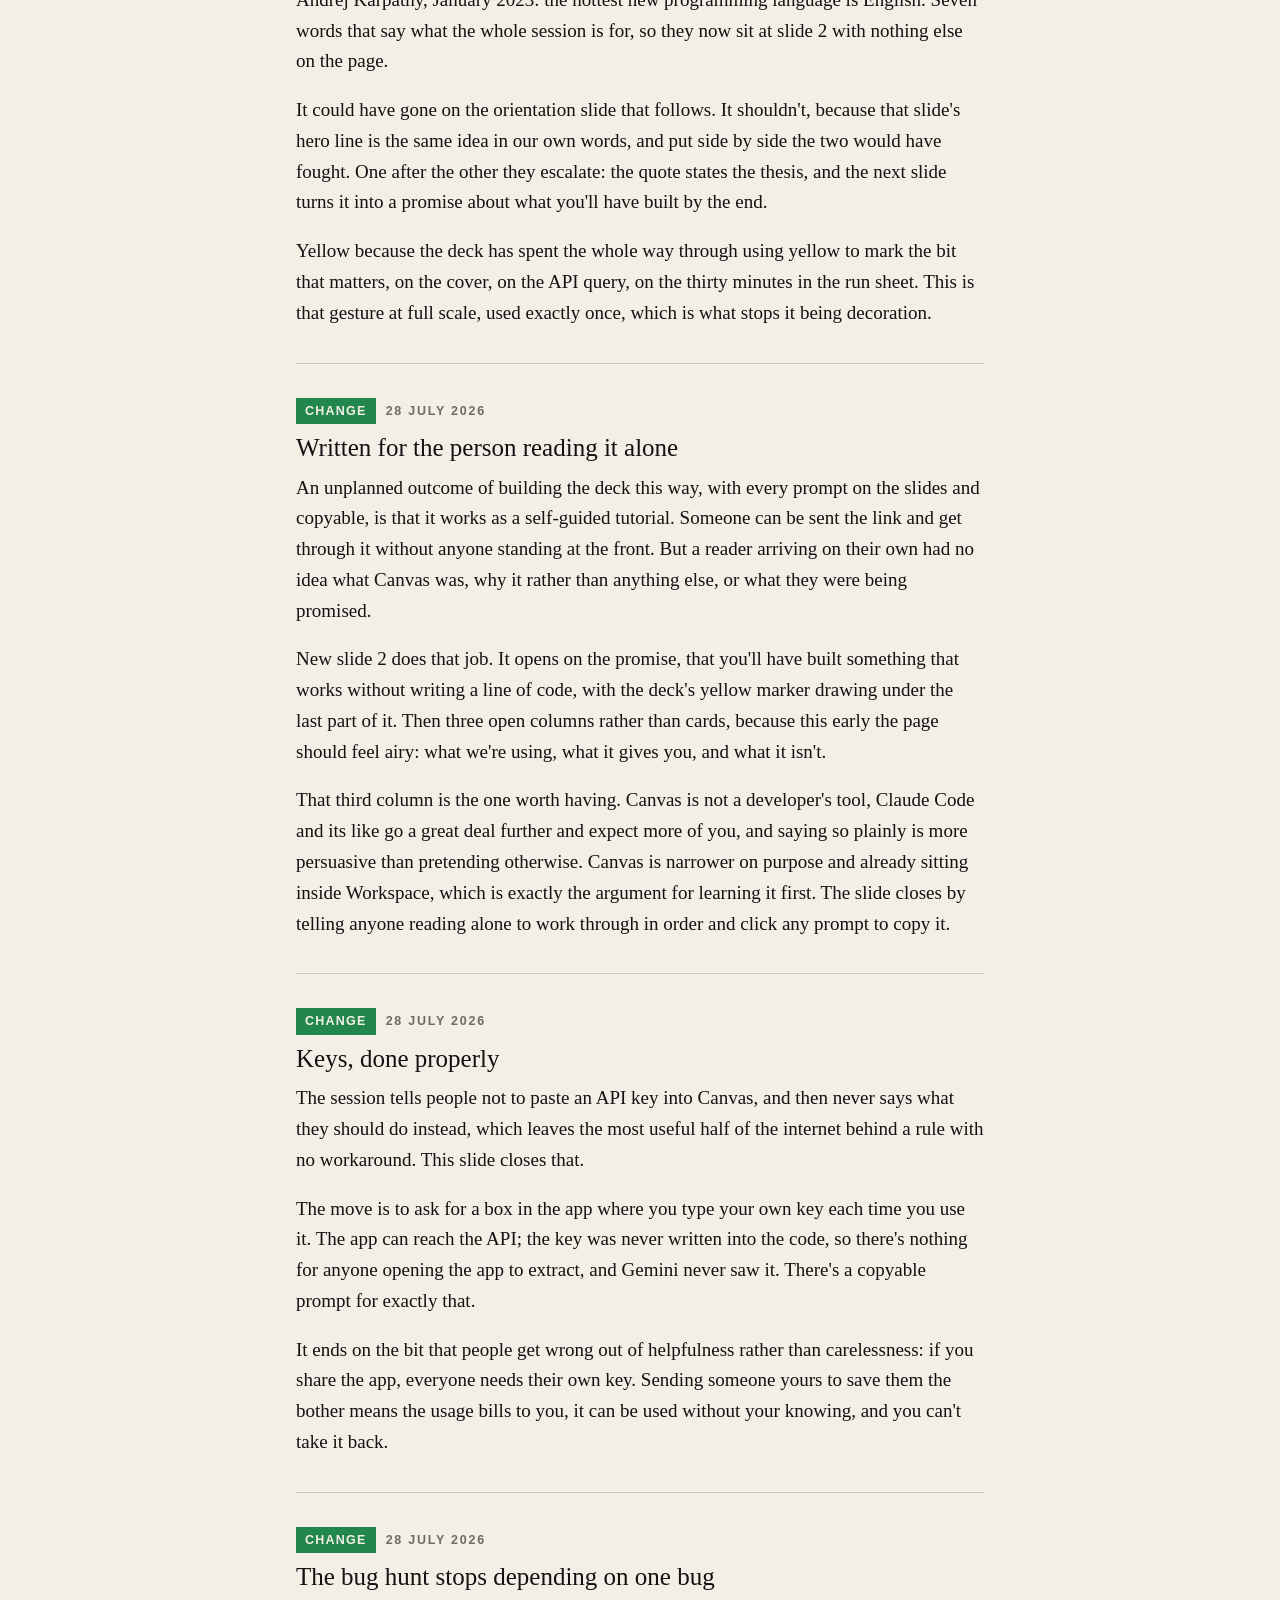
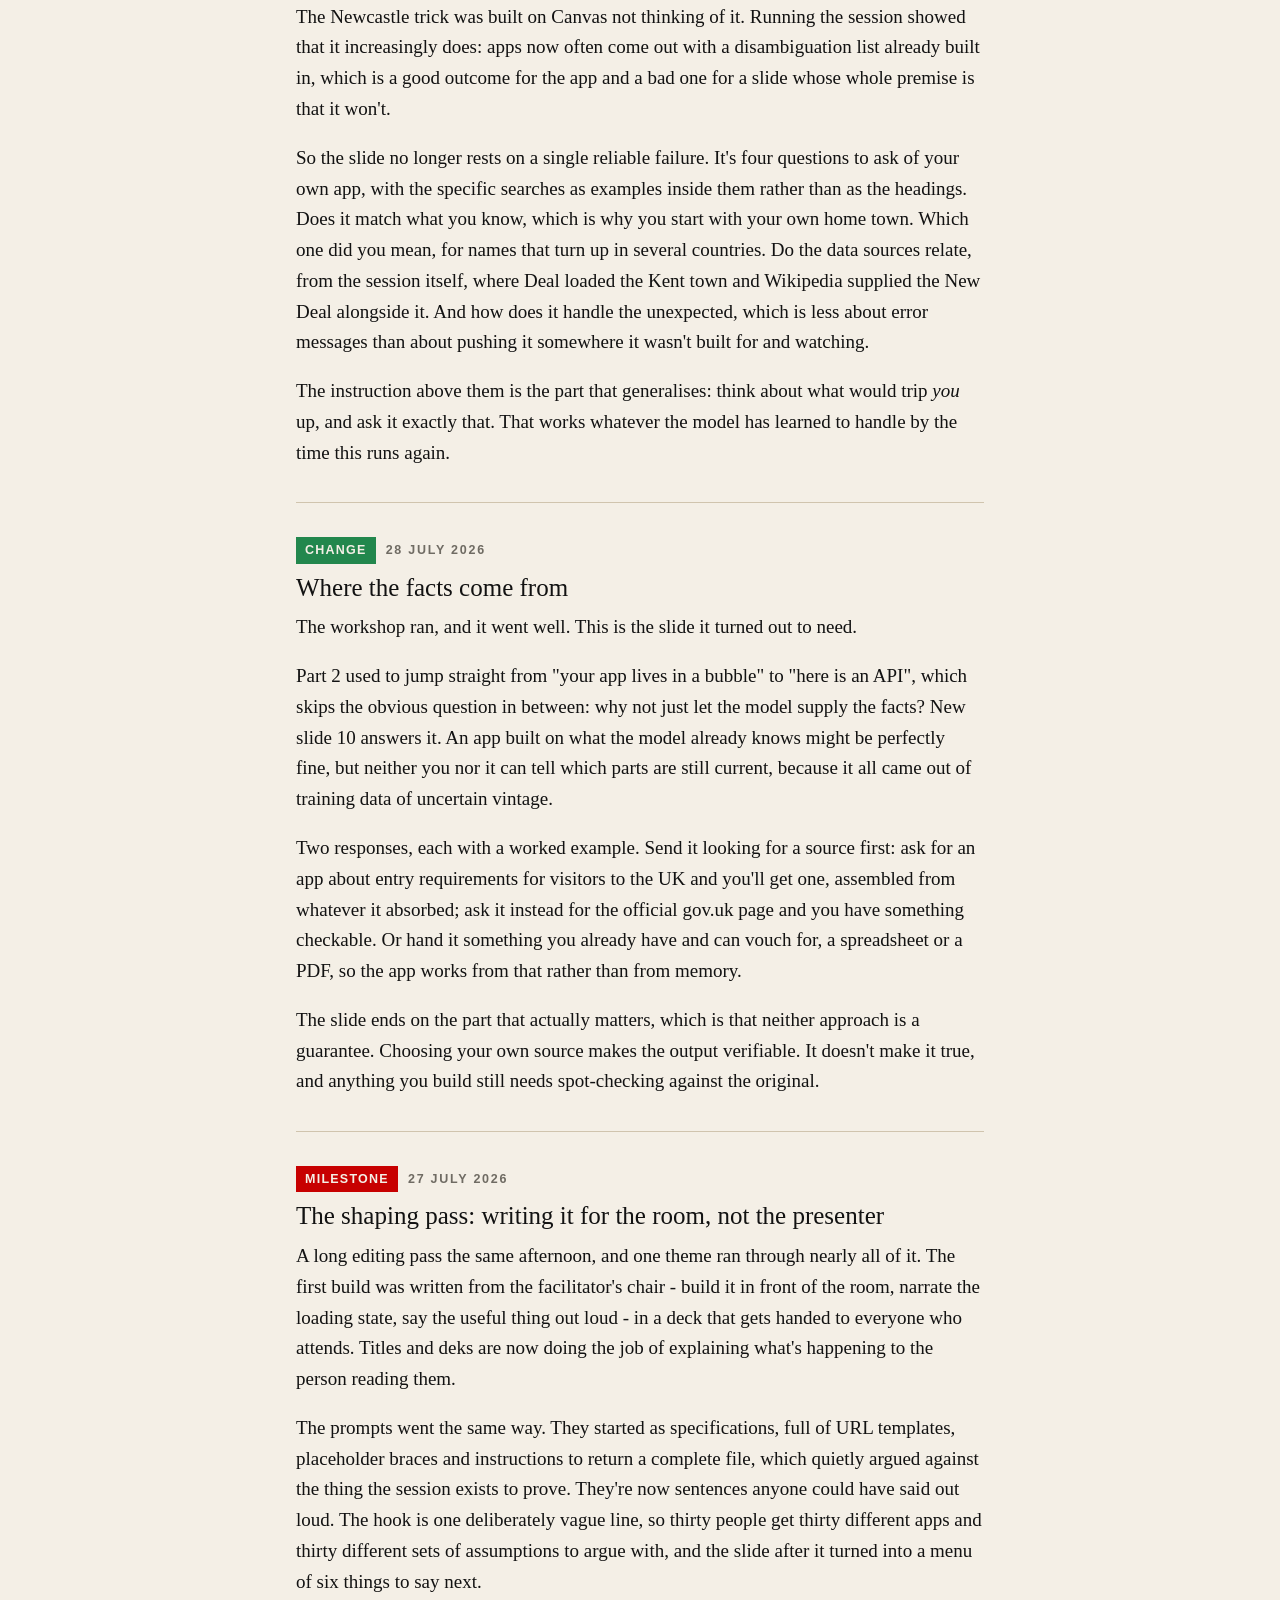
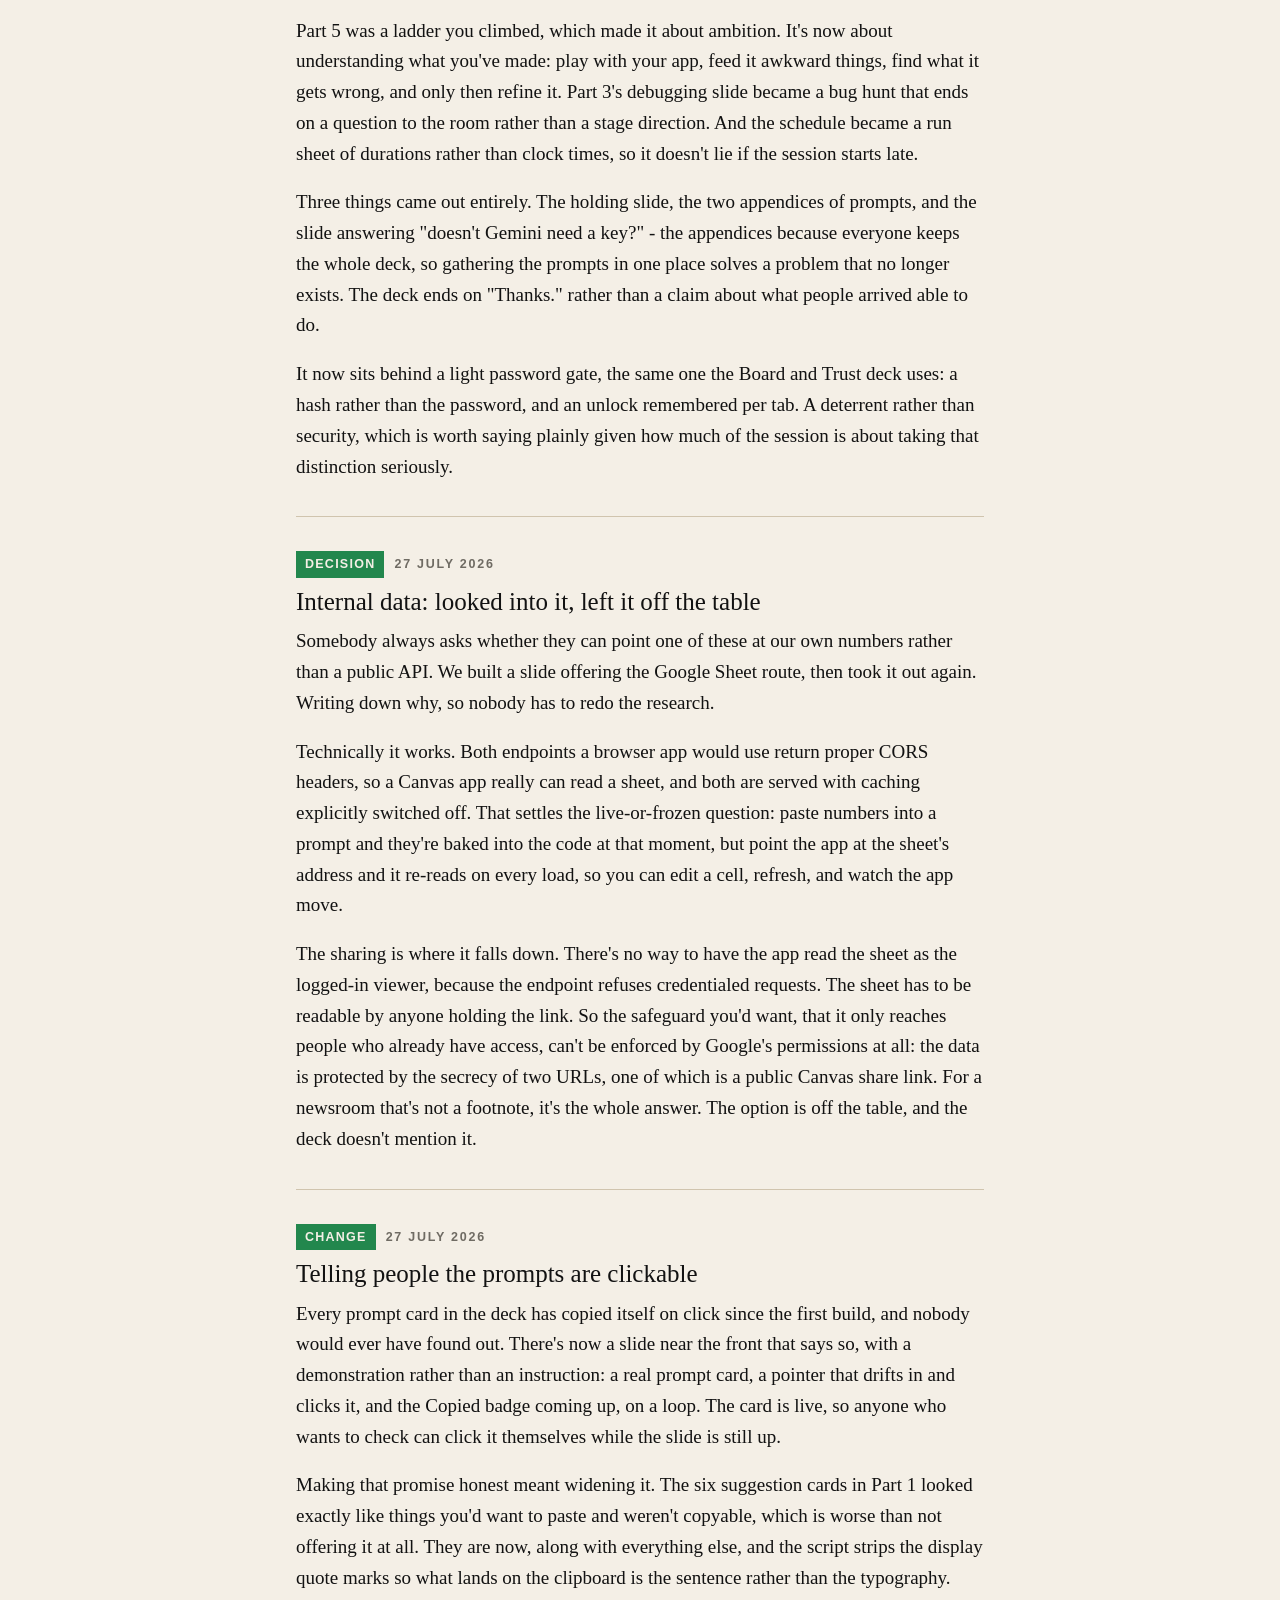
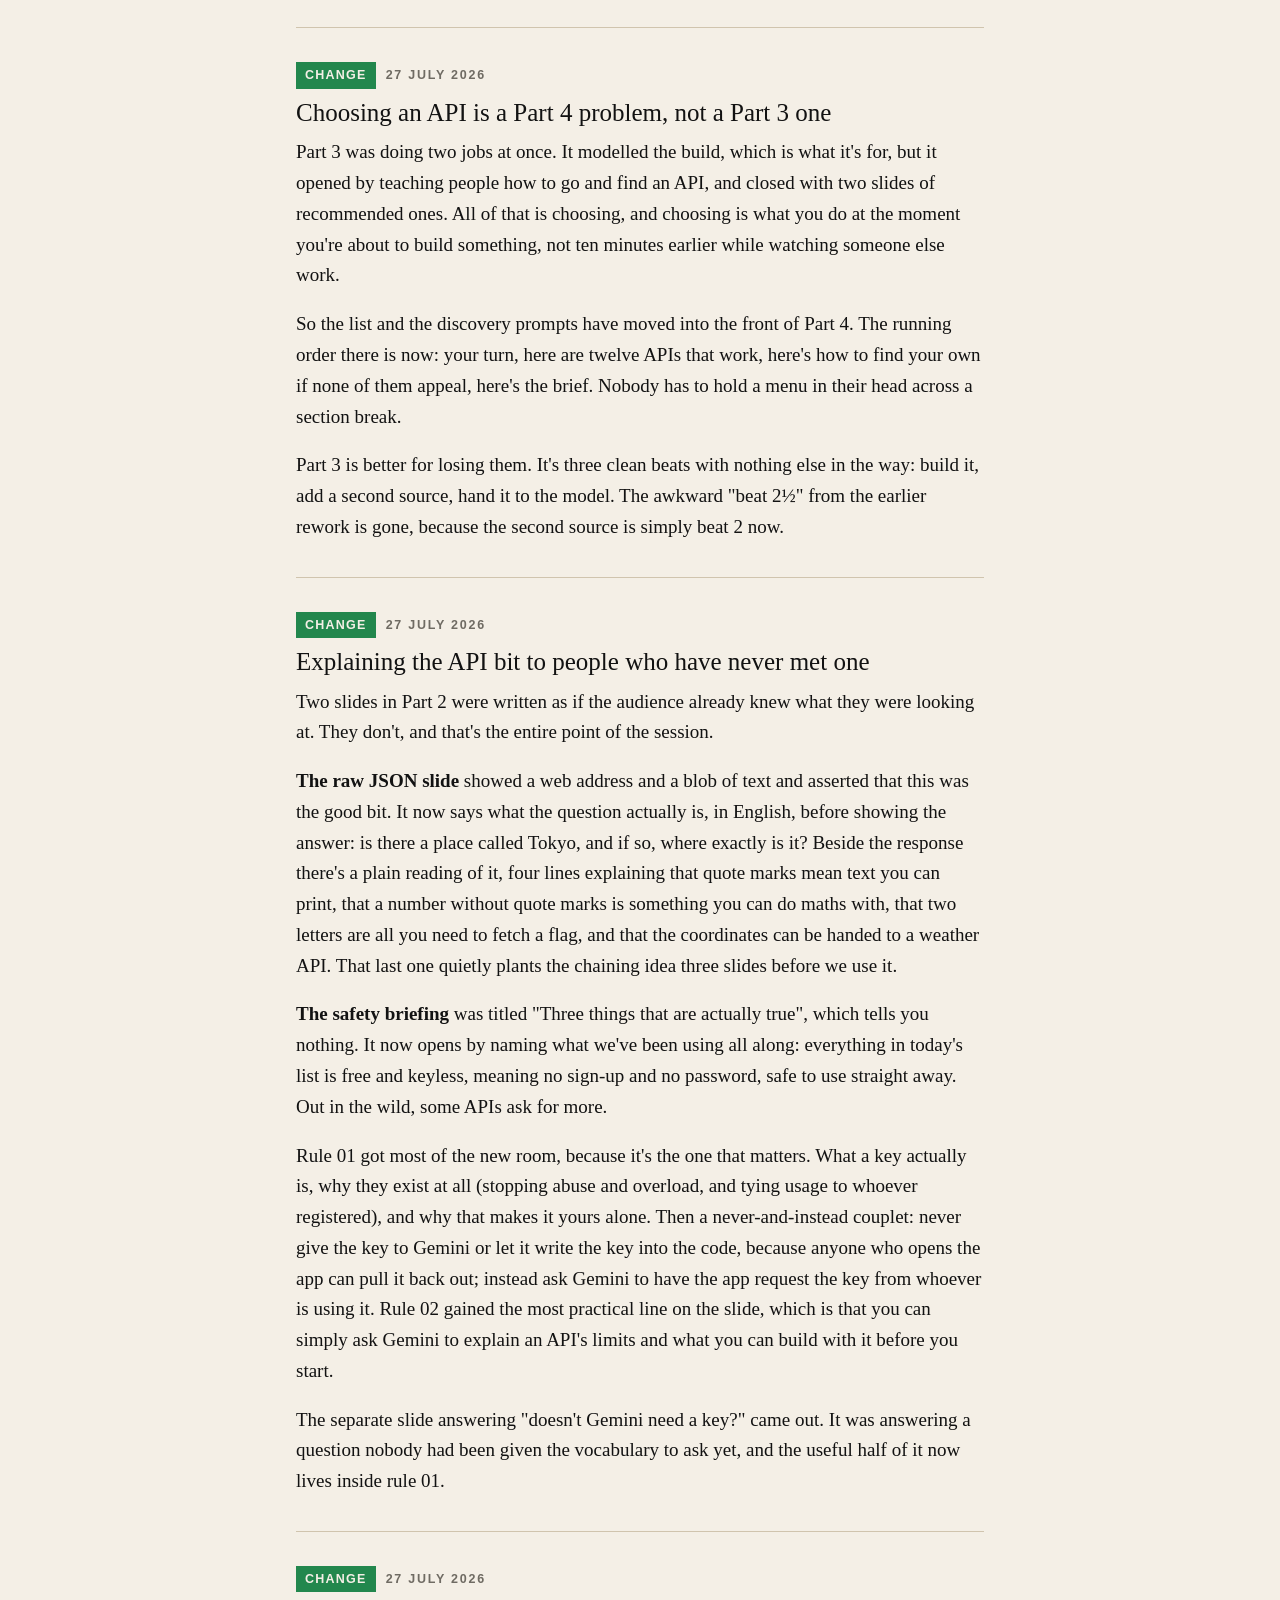
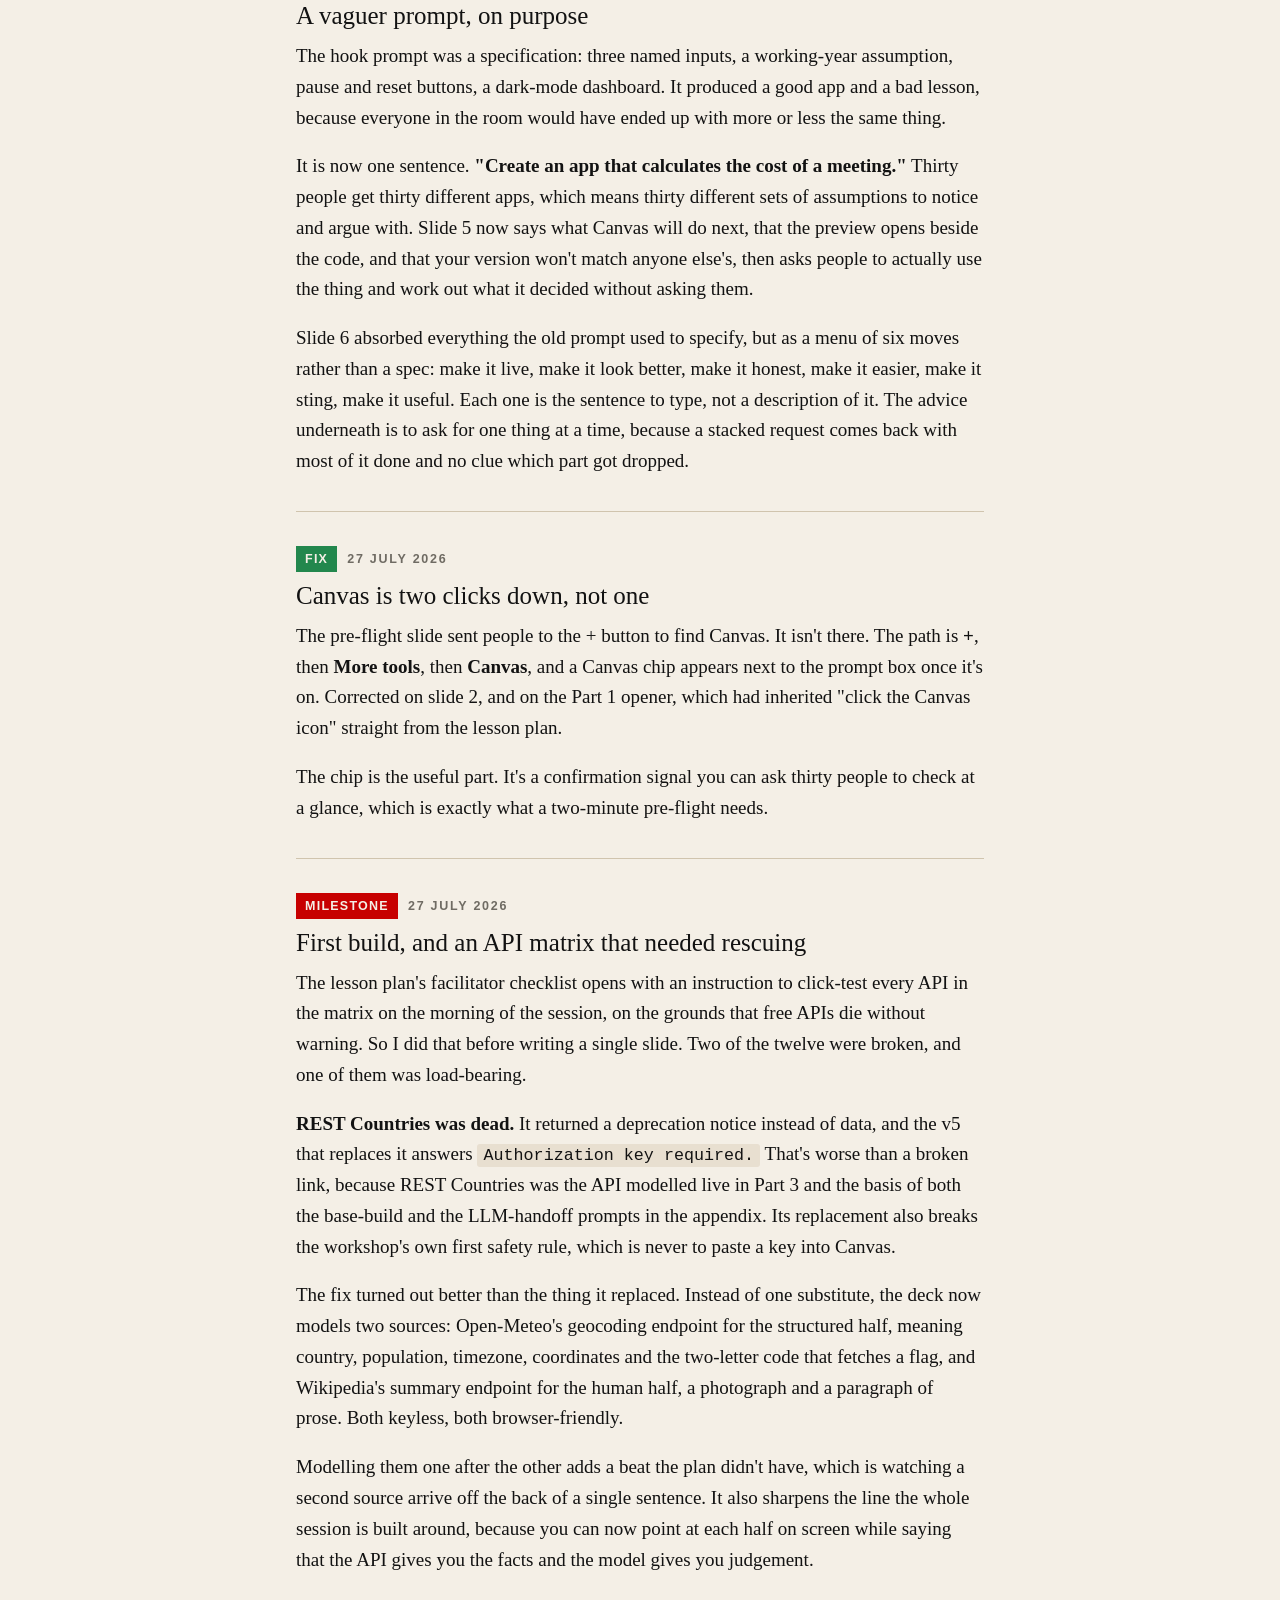
==== commit 171b332f: "The second edition becomes slg.html; the first is kept beside it The QR code and the email point at " ====
--- a/about.html
+++ b/about.html
@@ -214,7 +214,7 @@
     <li><strong>Every prompt card copies on click</strong>, and so do the suggestion cards. The lesson plan says to keep the prompts open in a notes file so you're not retyping them live; this removes that step, because the deck is the clipboard. Slide 4 explains it, with a card that demonstrates itself.</li>
   </ul>
 
-  <p>There's also a shorter cut, <a href="slg.html">the SLG taster</a>: 22 slides for the Senior Leadership Group: one hands-on session, with more to try afterwards. Same kit, same stylesheet, fewer choices. And a <a href="slg-v2.html">second edition of the taster</a>, the same words with a map: a rail of parts in every footer, a full map of the deck on M, a contents page, and a little more motion where it earns its place.</p>
+  <p>There's also a shorter cut, <a href="slg.html">the SLG taster</a>: 23 slides for the Senior Leadership Group, one hands-on session with more to try afterwards. It carries a map: a rail of parts in every footer, a full map of the deck on M, a contents page, and a little more motion where it earns its place. The <a href="slg-first-edition.html">first edition</a> is kept as it was.</p>
 
   <h2>How it's made</h2>
 
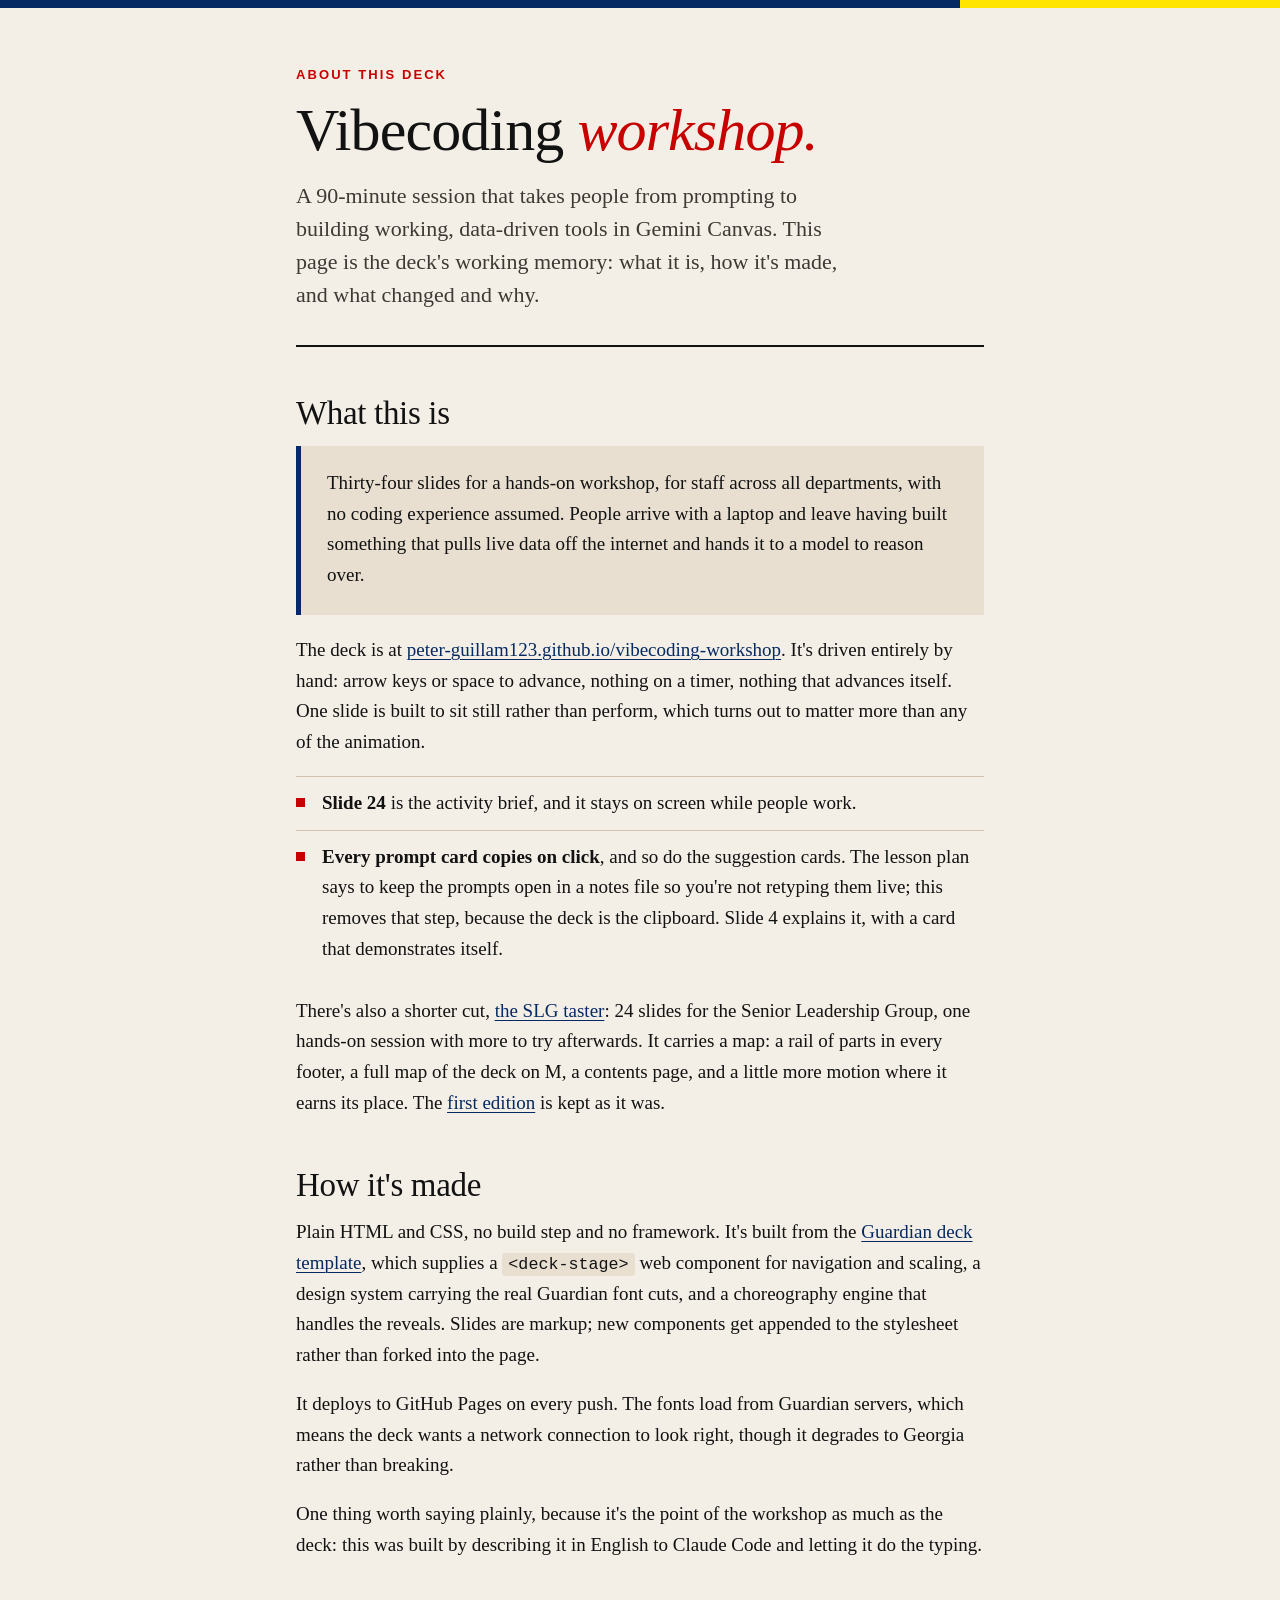
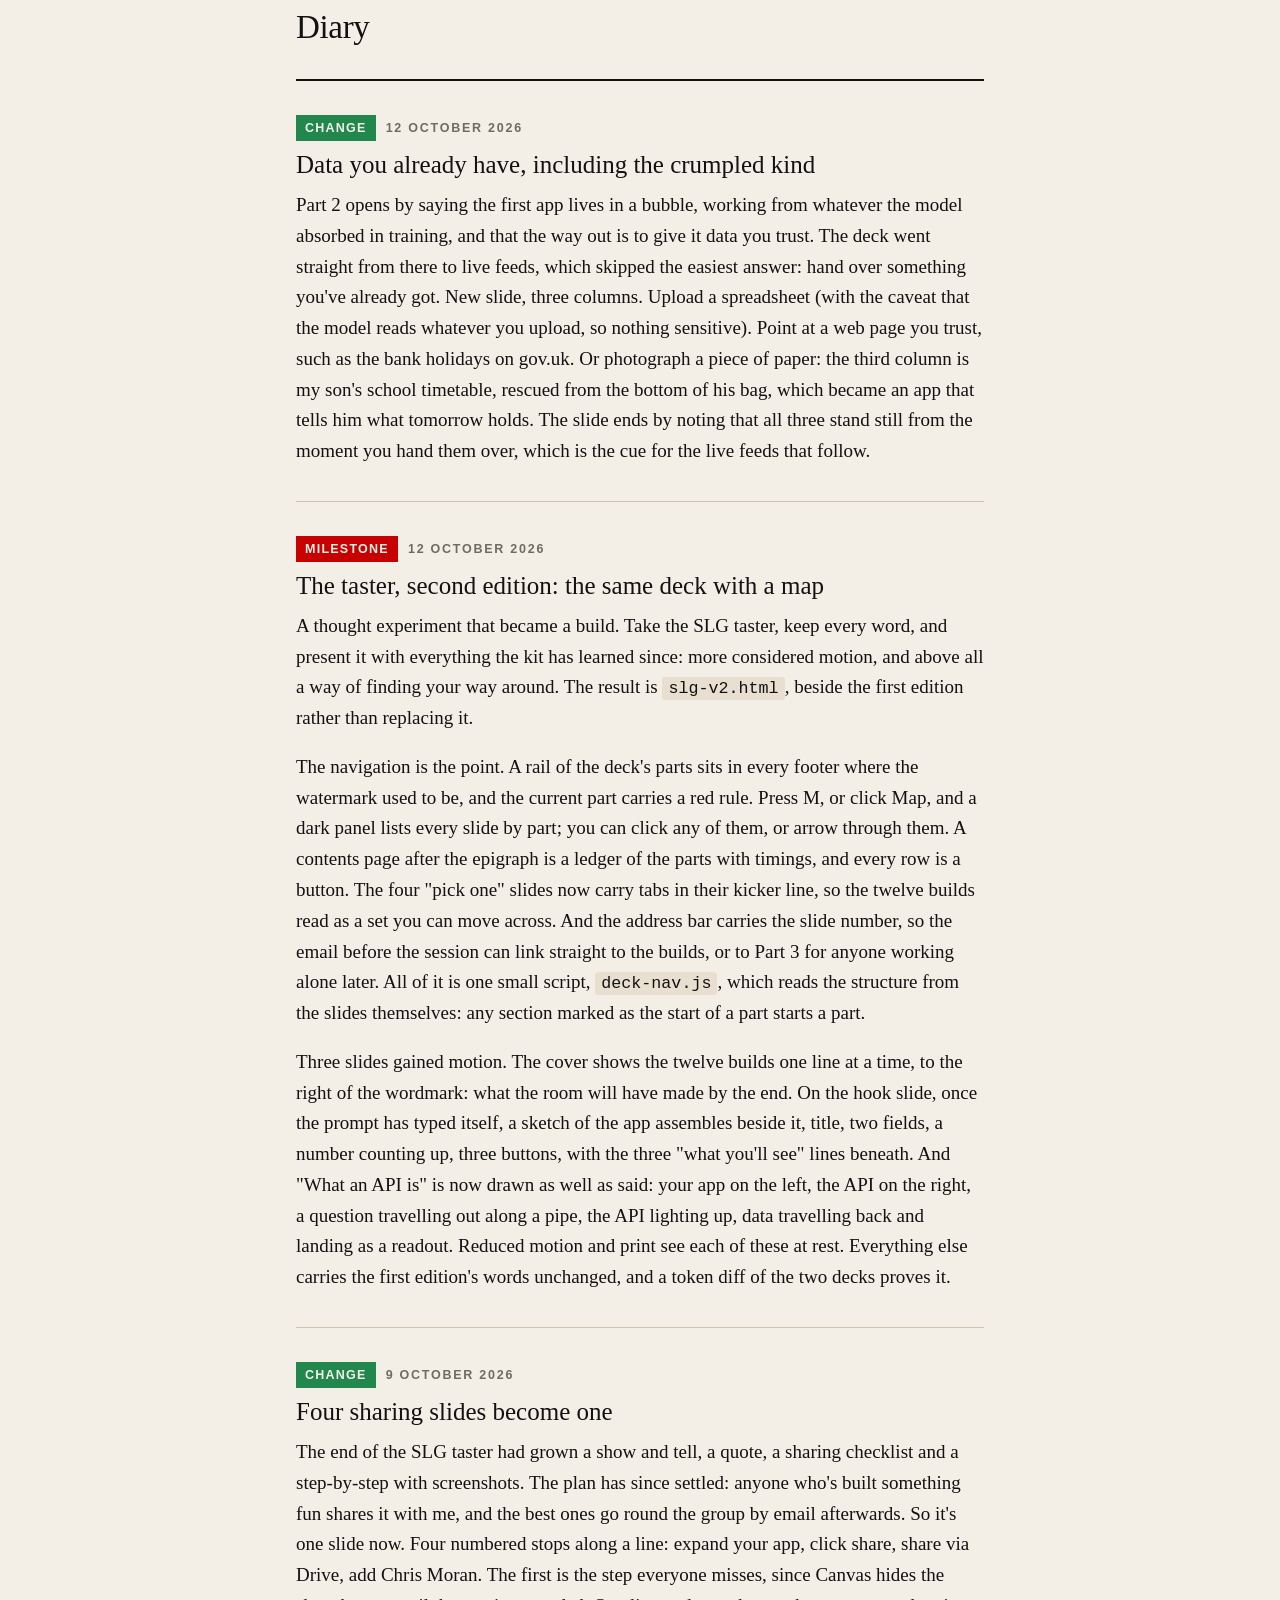
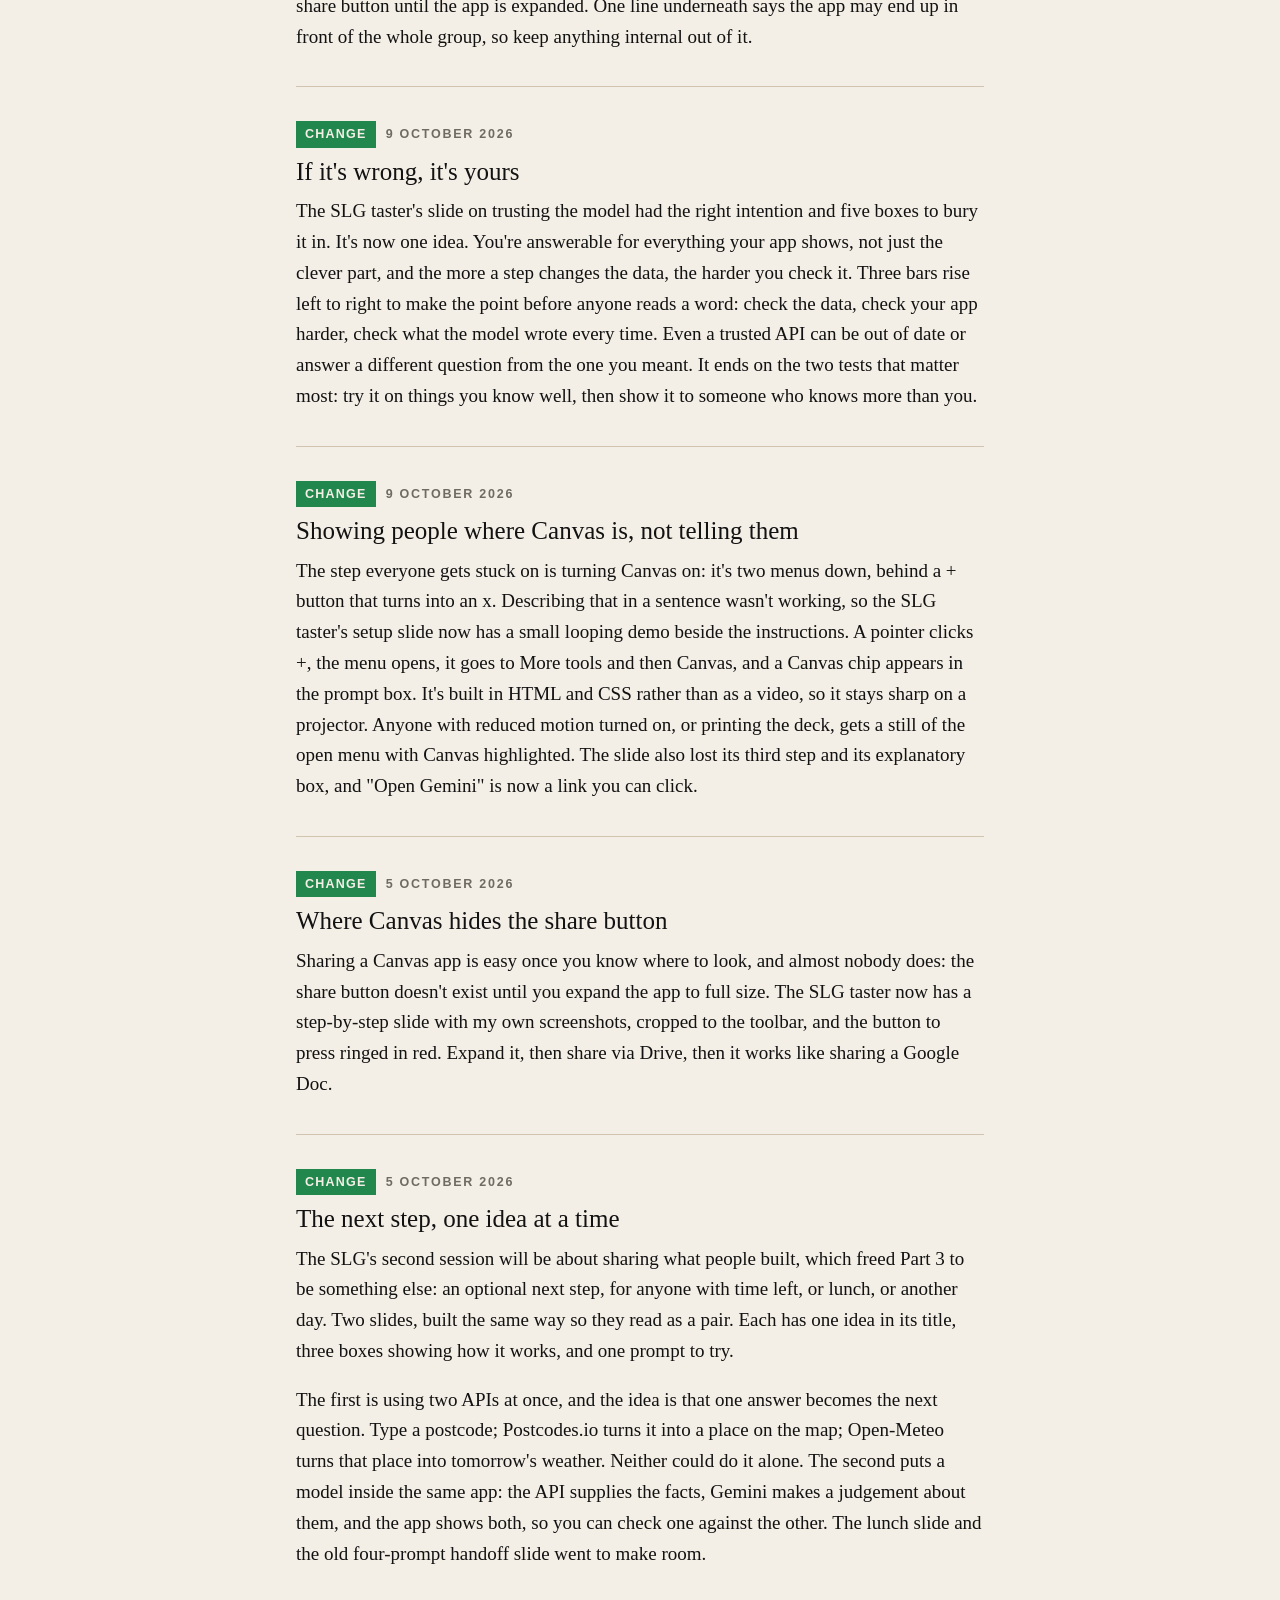
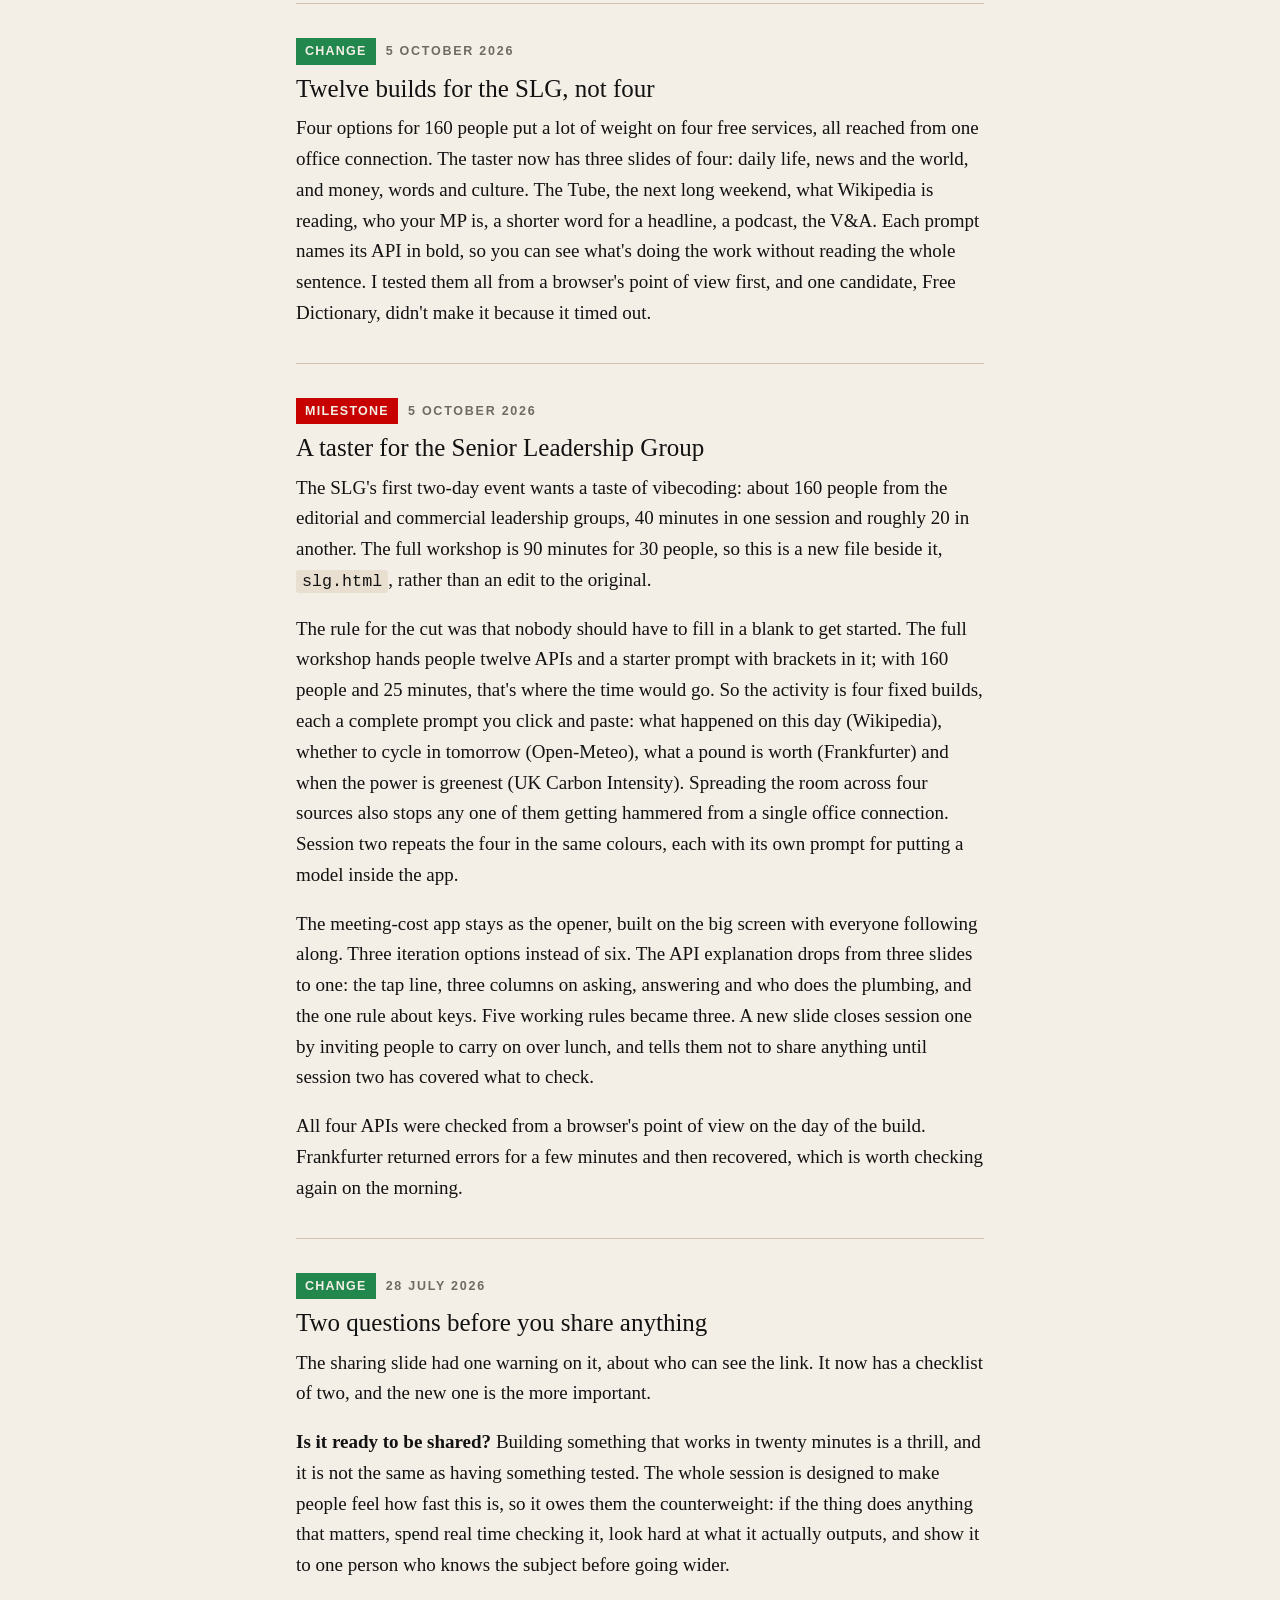
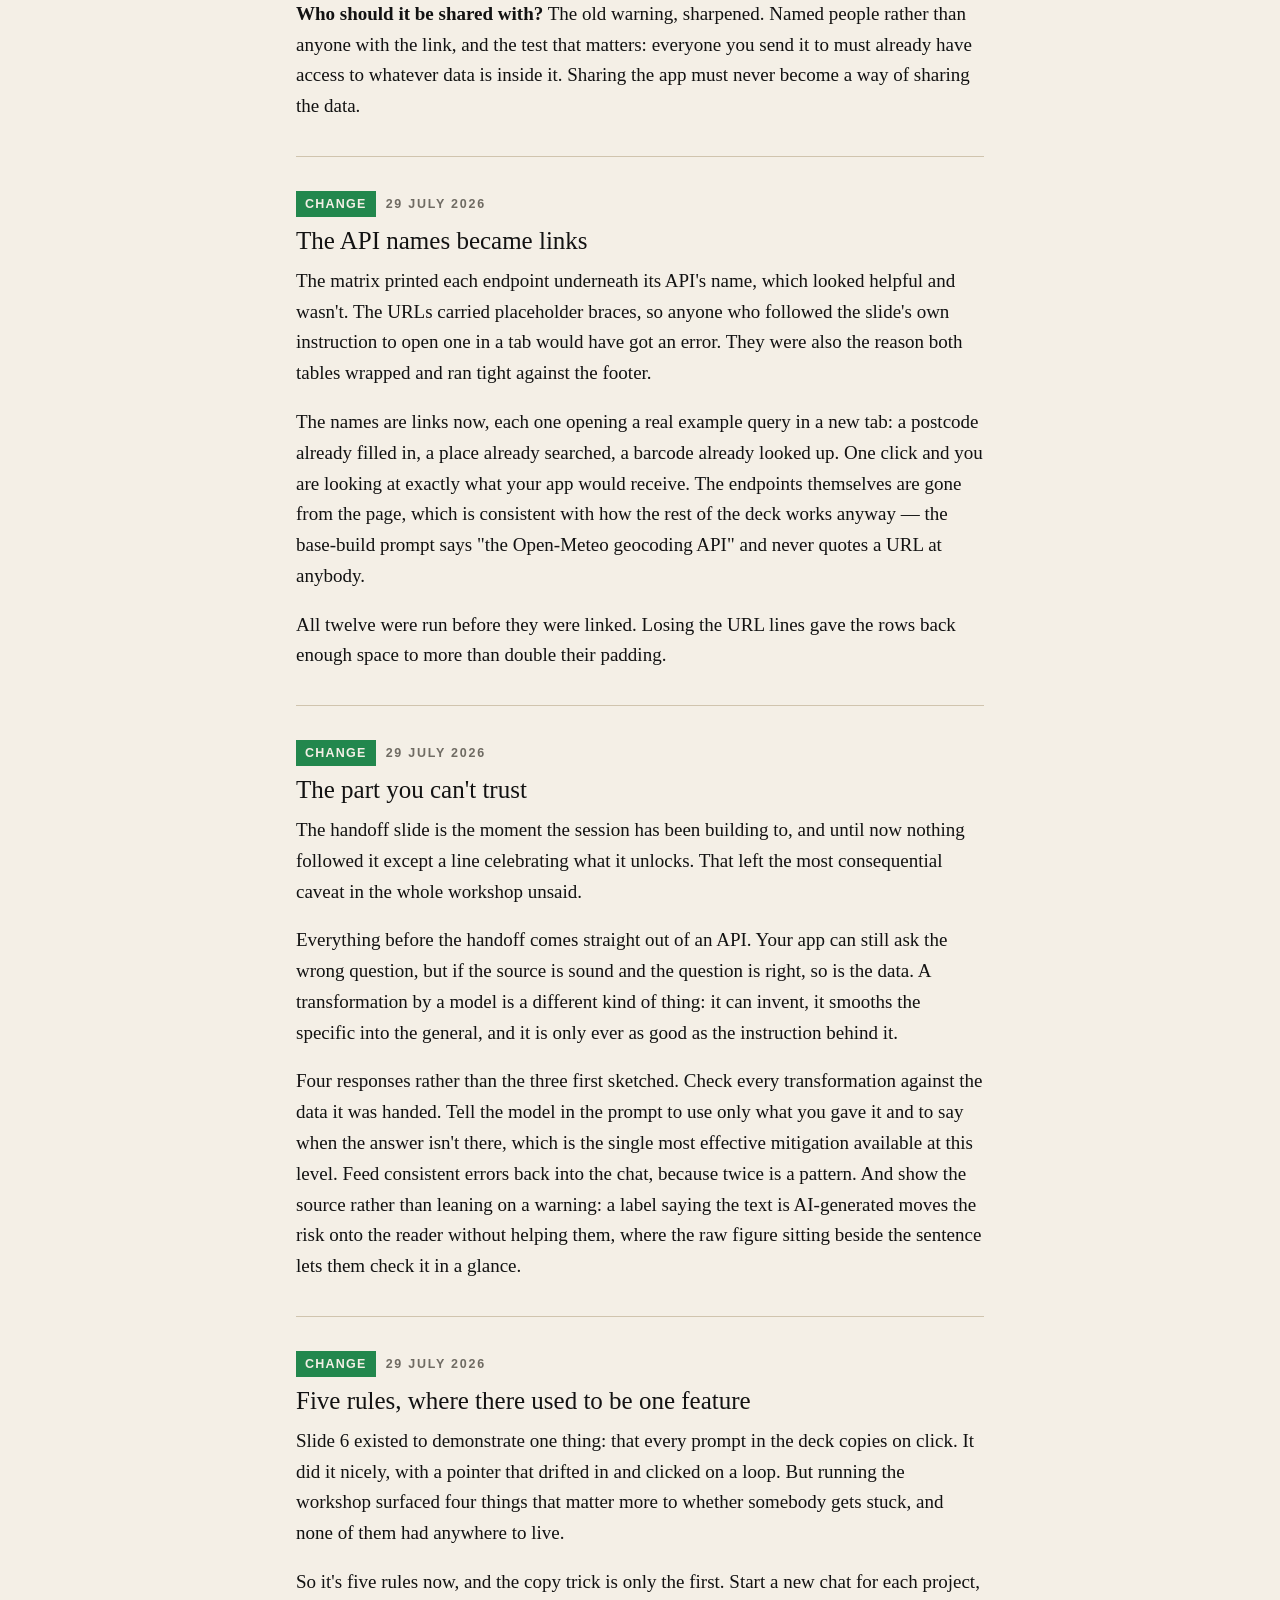
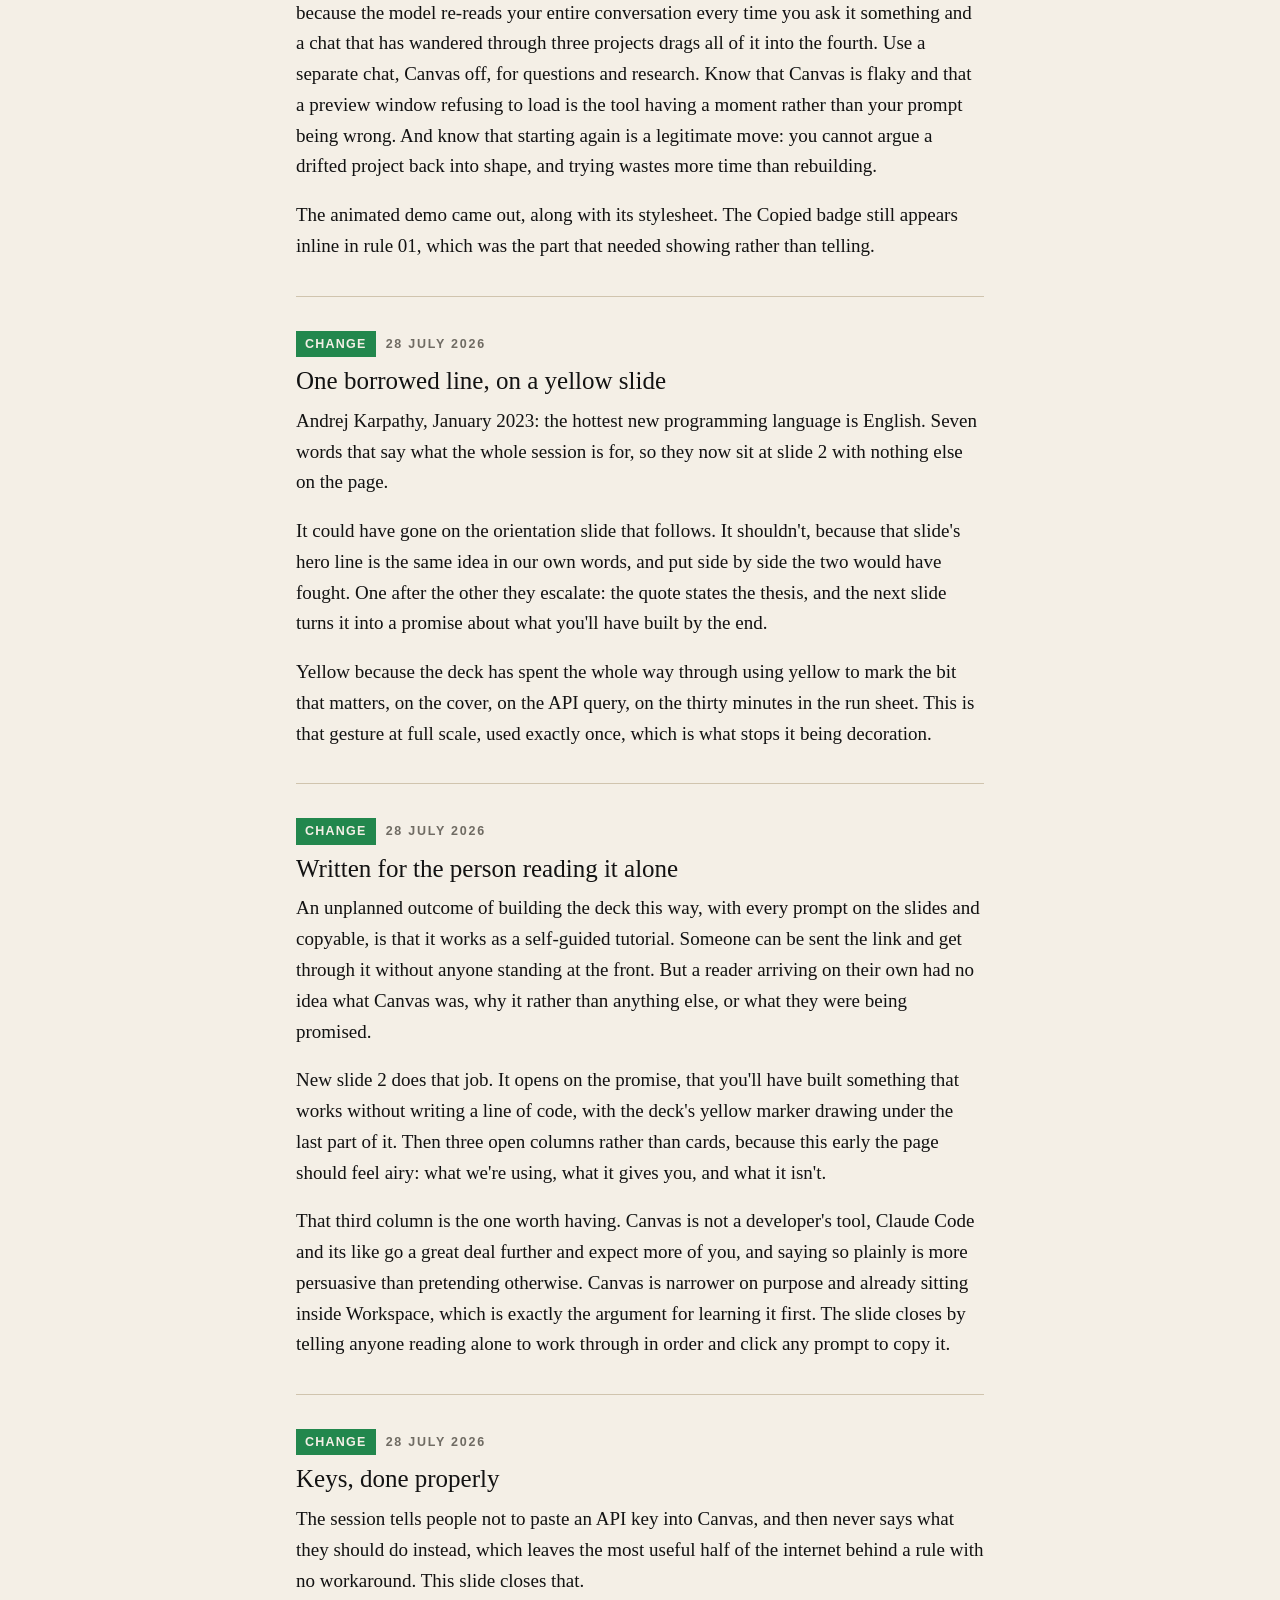
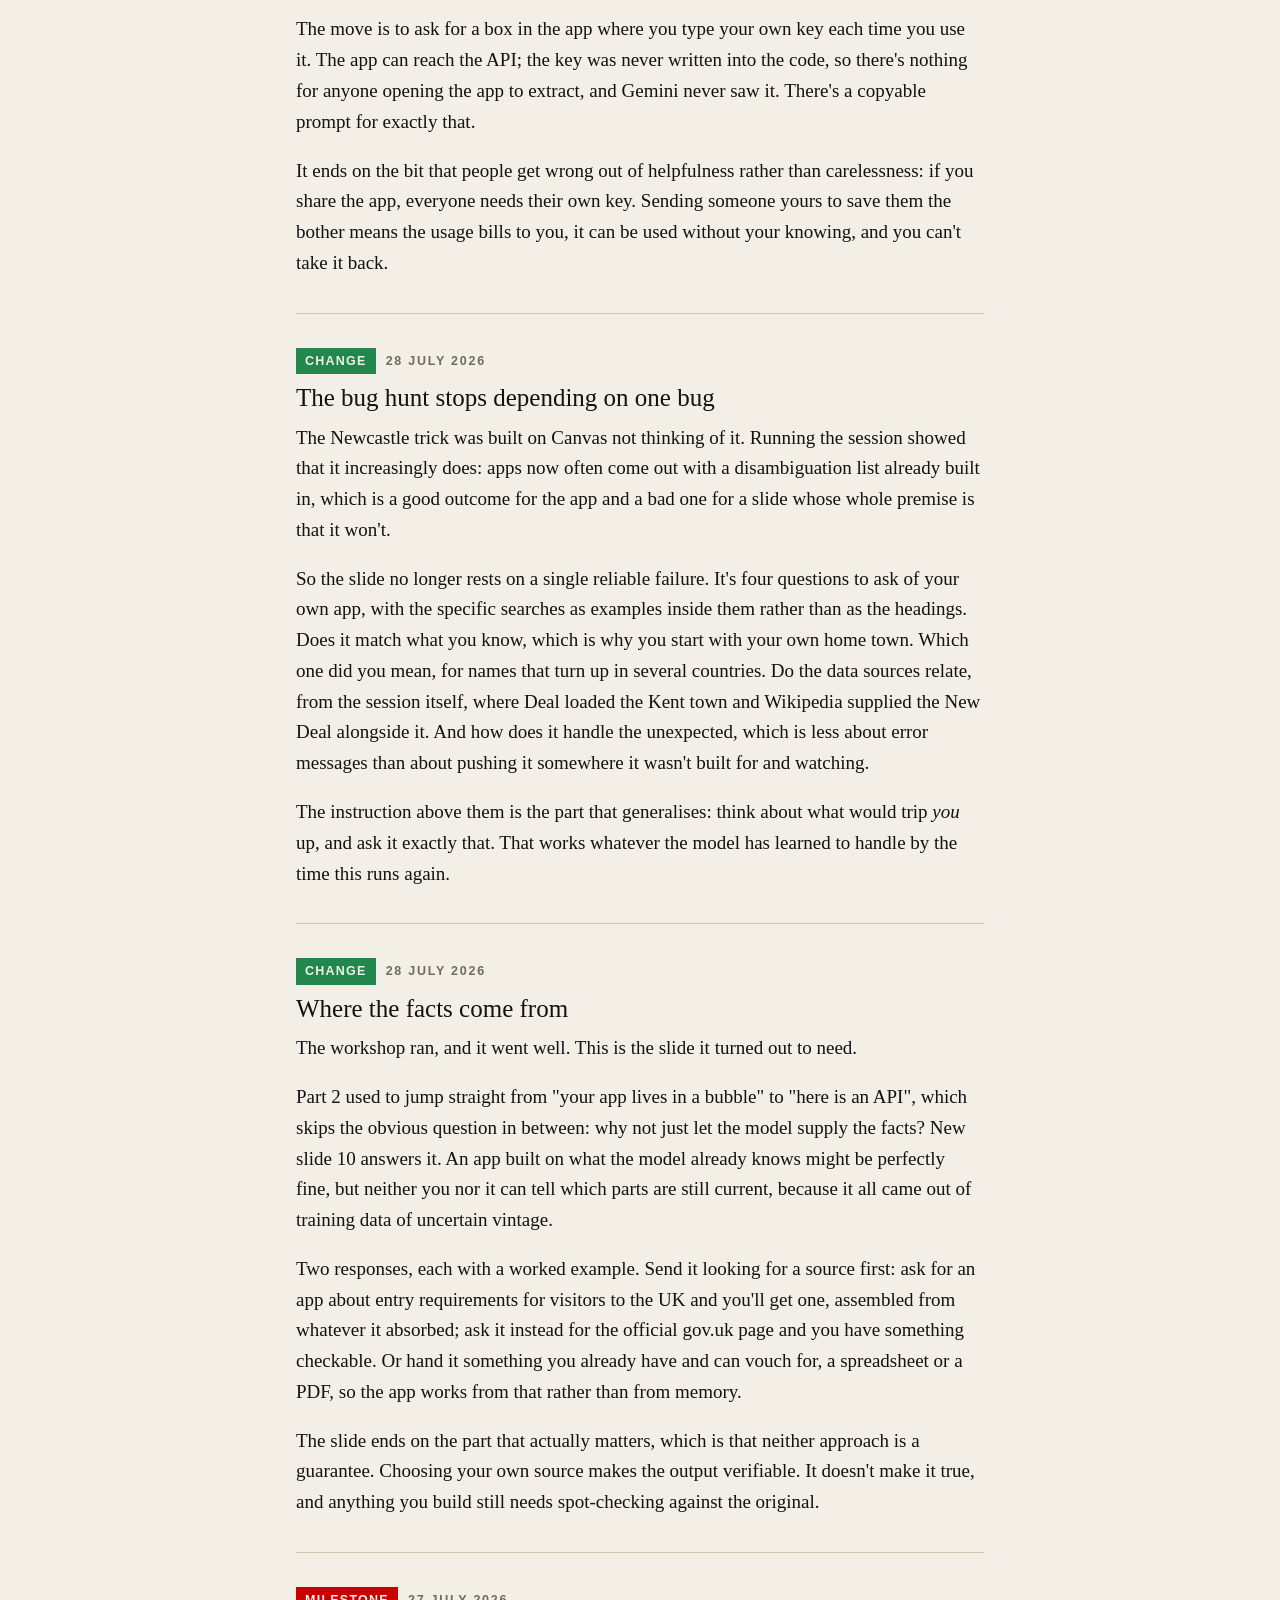
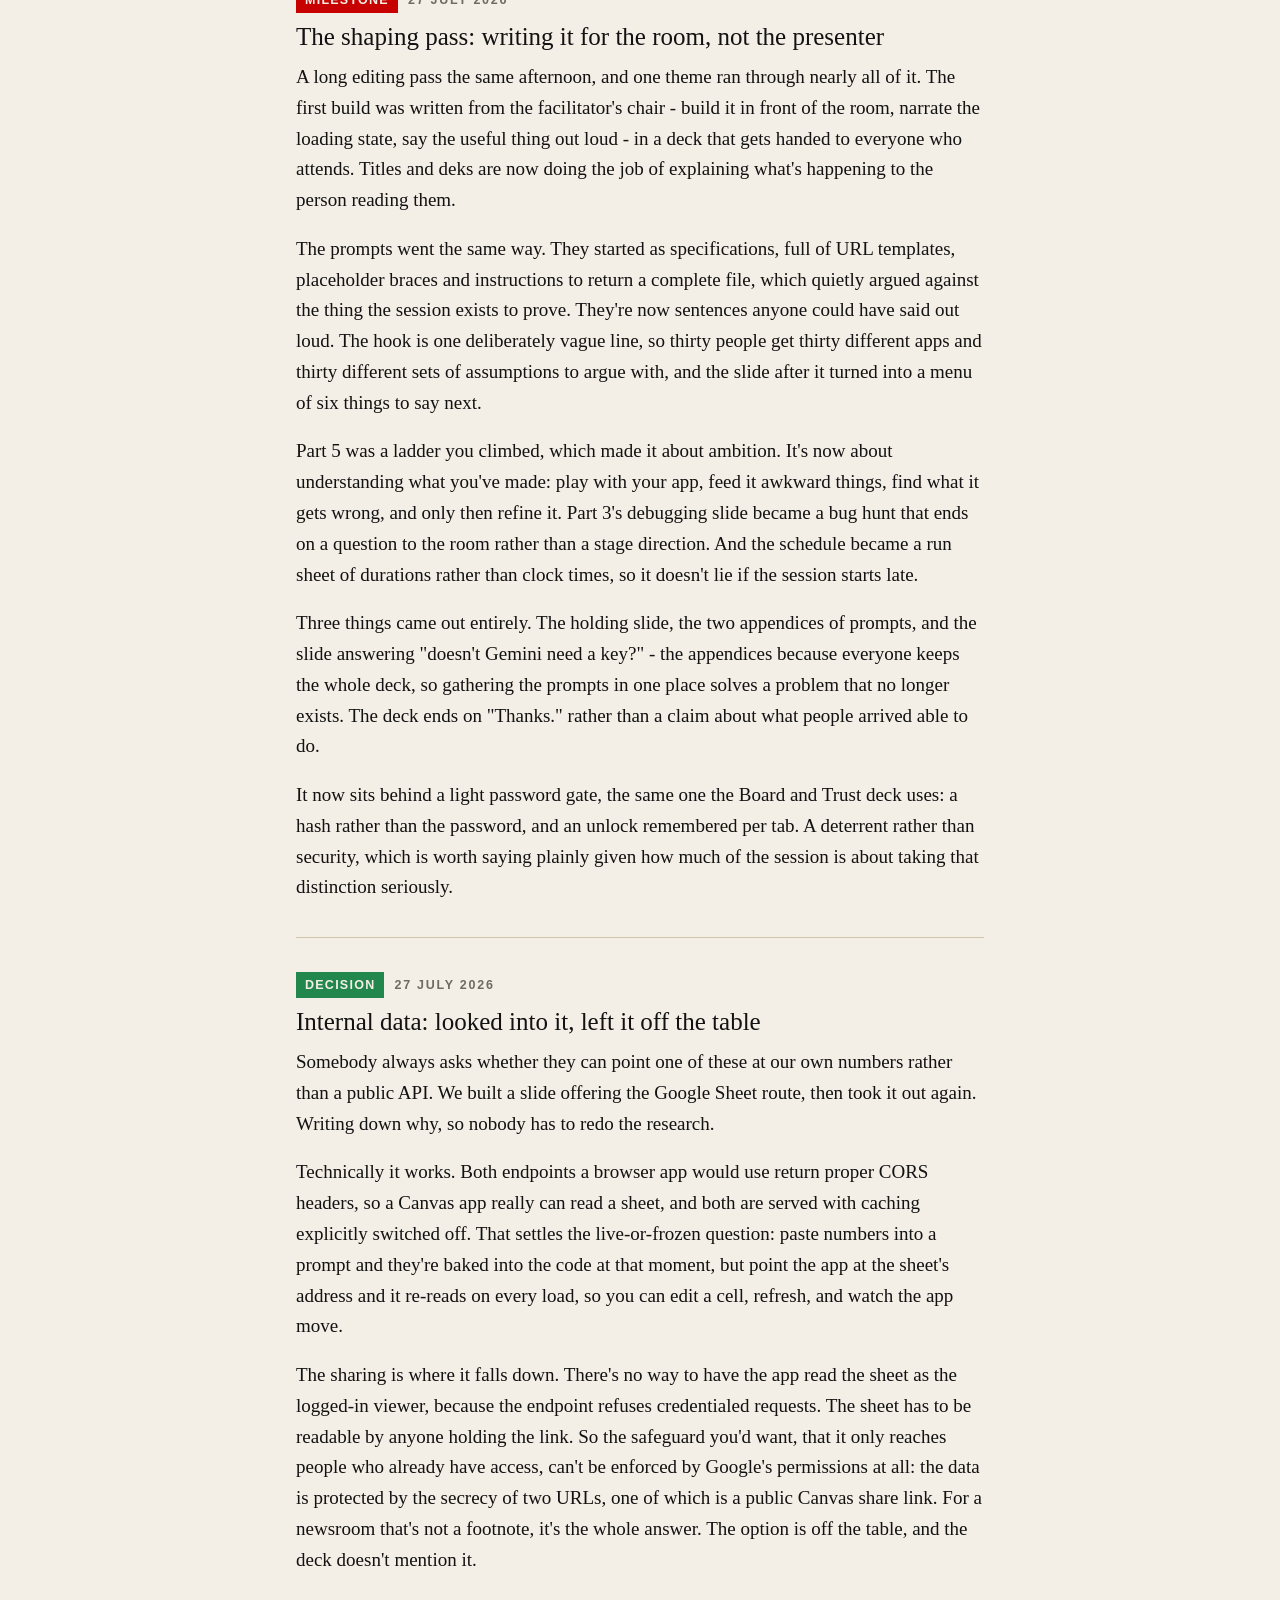
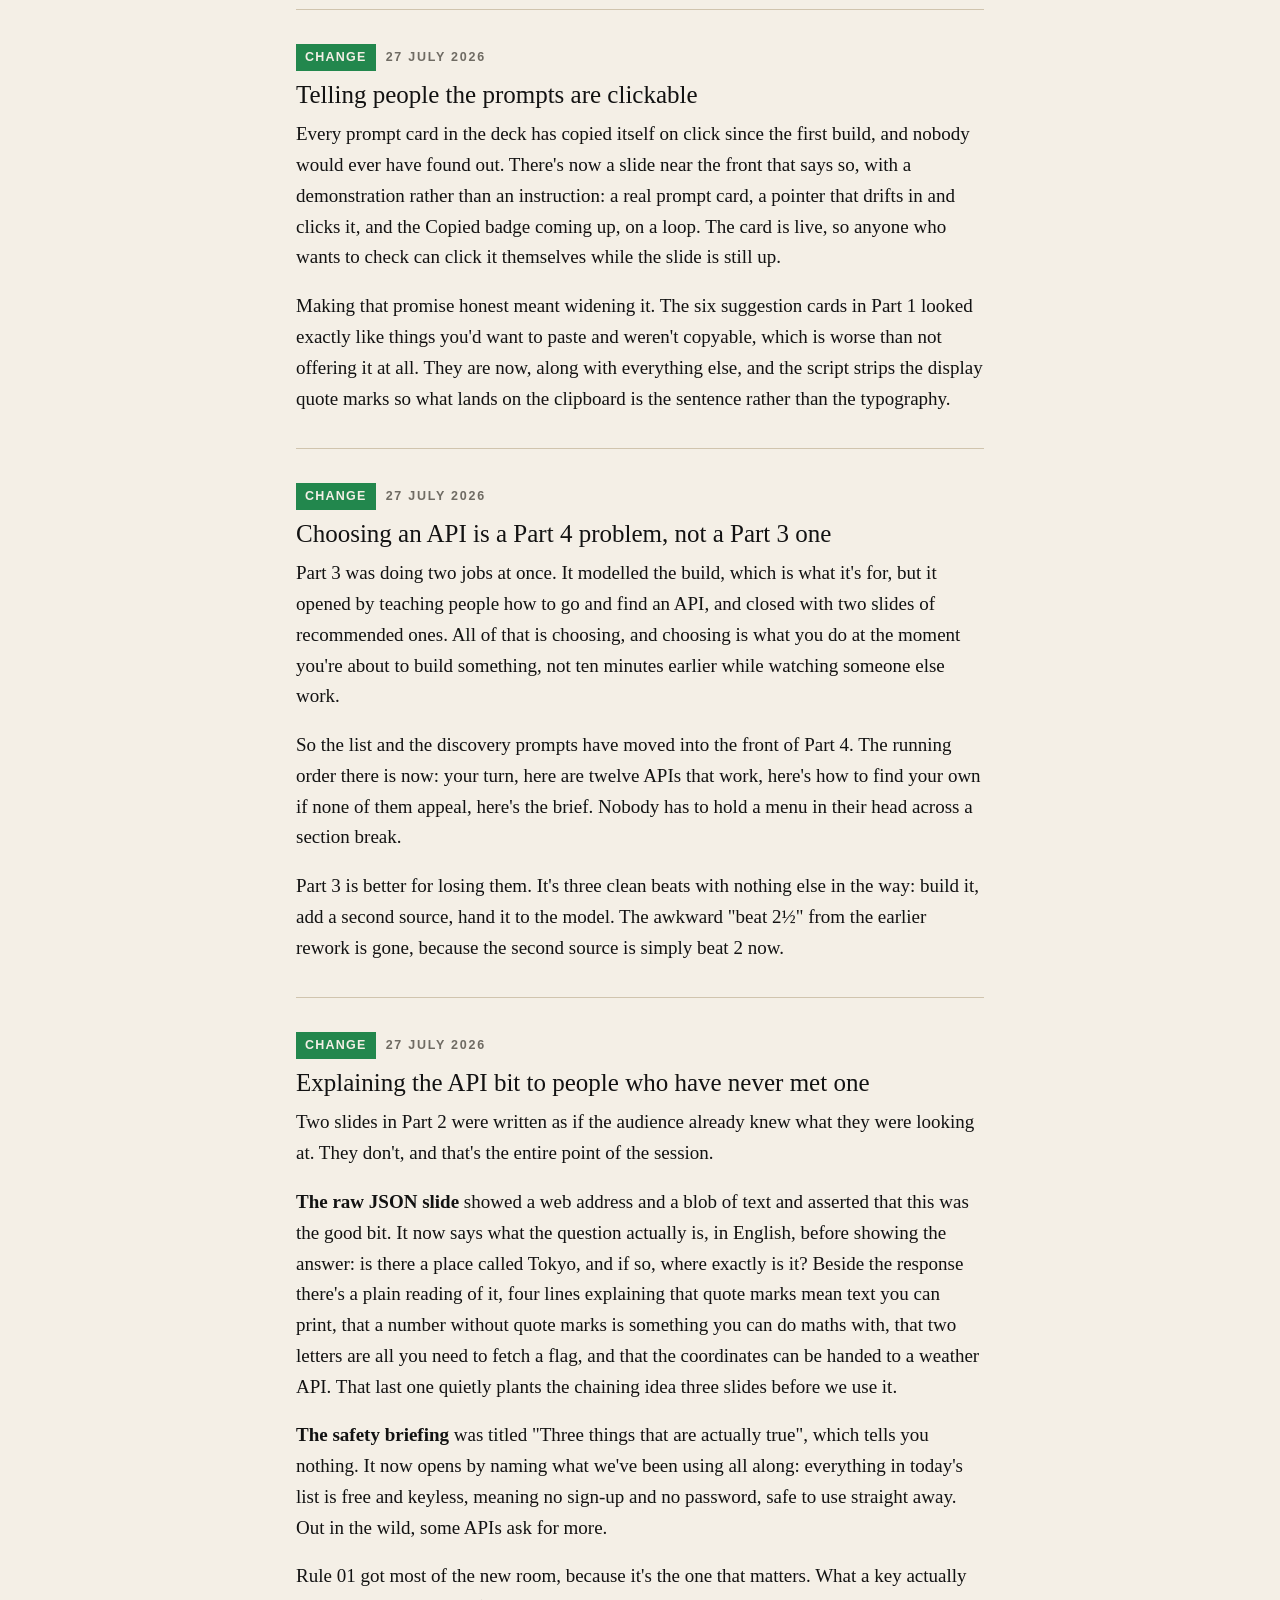
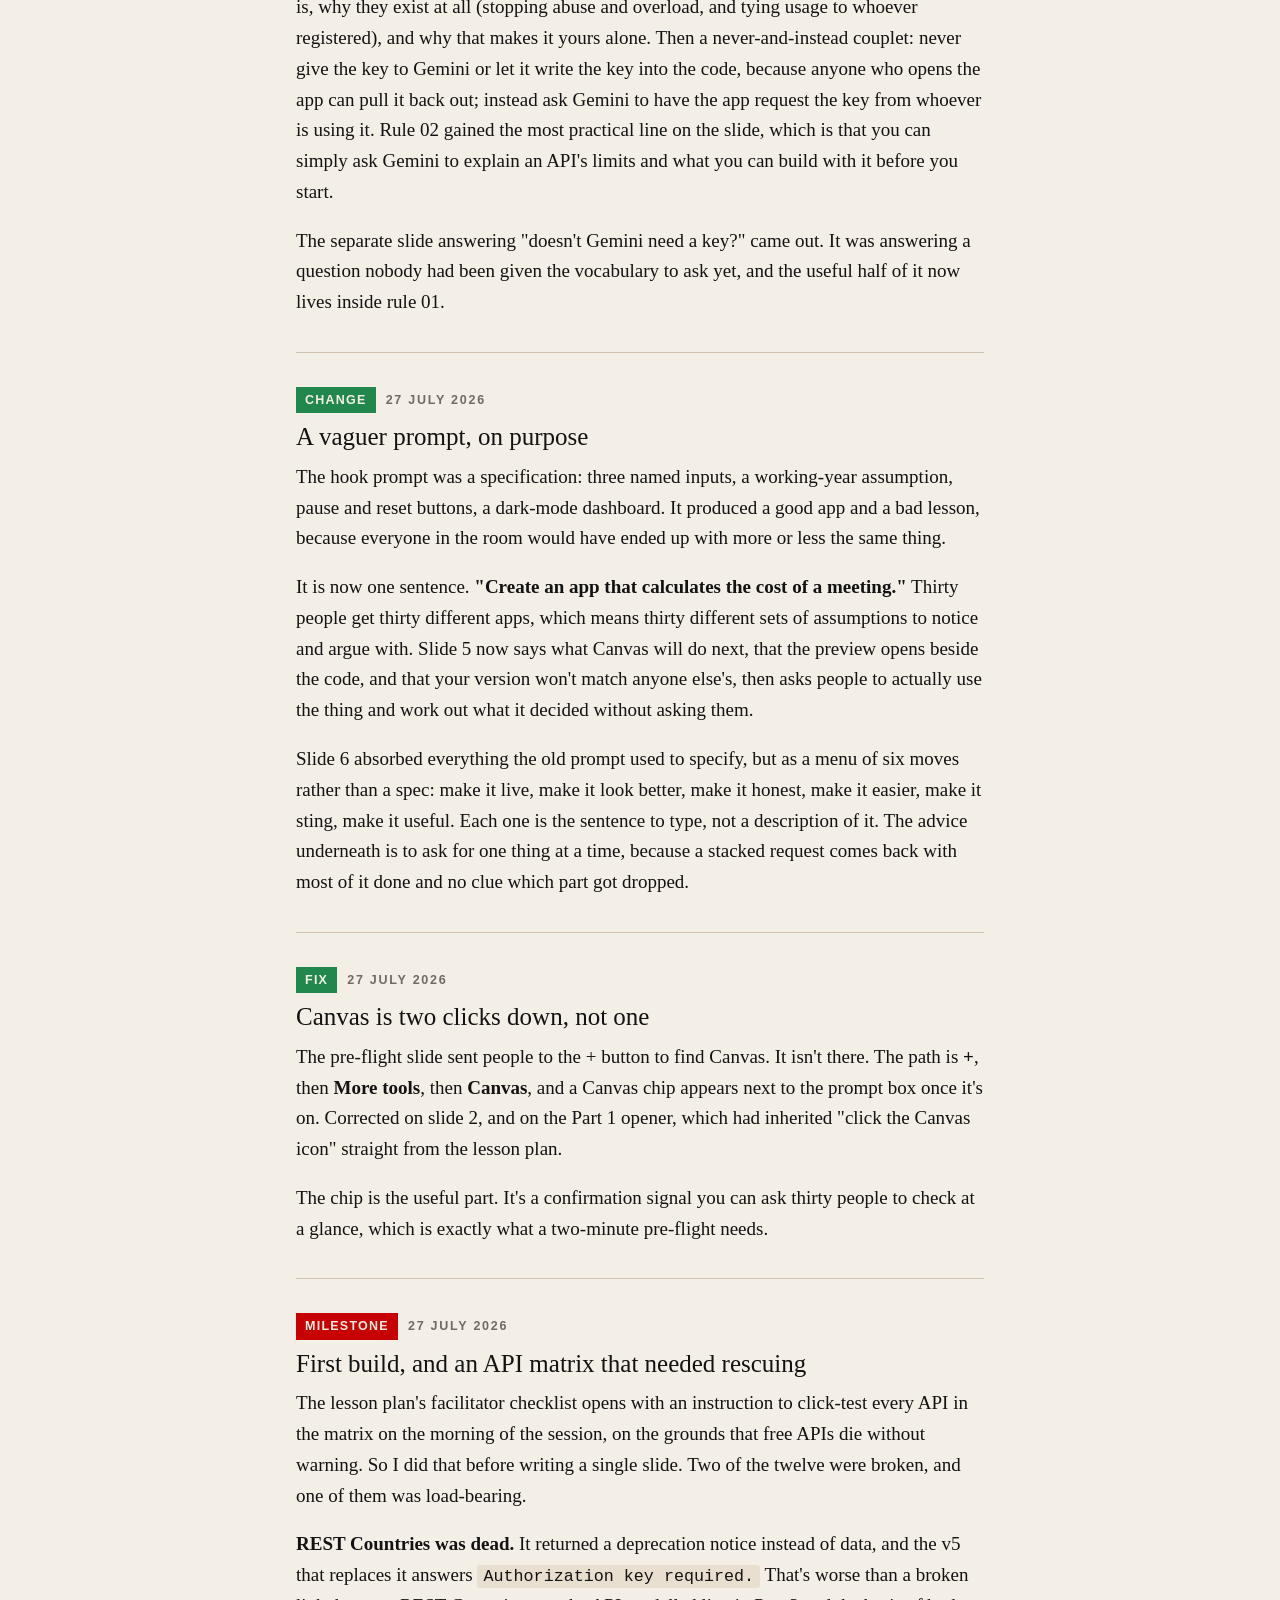
==== commit 79fb52b9: "Add 'Give it data you already have' after the Part 2 opener A spreadsheet, a web page, a photographe" ====
--- a/about.html
+++ b/about.html
@@ -214,7 +214,7 @@
     <li><strong>Every prompt card copies on click</strong>, and so do the suggestion cards. The lesson plan says to keep the prompts open in a notes file so you're not retyping them live; this removes that step, because the deck is the clipboard. Slide 4 explains it, with a card that demonstrates itself.</li>
   </ul>
 
-  <p>There's also a shorter cut, <a href="slg.html">the SLG taster</a>: 23 slides for the Senior Leadership Group, one hands-on session with more to try afterwards. It carries a map: a rail of parts in every footer, a full map of the deck on M, a contents page, and a little more motion where it earns its place. The <a href="slg-first-edition.html">first edition</a> is kept as it was.</p>
+  <p>There's also a shorter cut, <a href="slg.html">the SLG taster</a>: 24 slides for the Senior Leadership Group, one hands-on session with more to try afterwards. It carries a map: a rail of parts in every footer, a full map of the deck on M, a contents page, and a little more motion where it earns its place. The <a href="slg-first-edition.html">first edition</a> is kept as it was.</p>
 
   <h2>How it's made</h2>
 
@@ -225,6 +225,13 @@
   <p>One thing worth saying plainly, because it's the point of the workshop as much as the deck: this was built by describing it in English to Claude Code and letting it do the typing.</p>
 
   <h2>Diary</h2>
+
+  <article class="entry">
+    <p class="entry-meta"><span class="tag">Change</span><span>12 October 2026</span></p>
+    <h3>Data you already have, including the crumpled kind</h3>
+
+    <p>Part 2 opens by saying the first app lives in a bubble, working from whatever the model absorbed in training, and that the way out is to give it data you trust. The deck went straight from there to live feeds, which skipped the easiest answer: hand over something you've already got. New slide, three columns. Upload a spreadsheet (with the caveat that the model reads whatever you upload, so nothing sensitive). Point at a web page you trust, such as the bank holidays on gov.uk. Or photograph a piece of paper: the third column is my son's school timetable, rescued from the bottom of his bag, which became an app that tells him what tomorrow holds. The slide ends by noting that all three stand still from the moment you hand them over, which is the cue for the live feeds that follow.</p>
+  </article>
 
   <article class="entry">
     <p class="entry-meta"><span class="tag milestone">Milestone</span><span>12 October 2026</span></p>
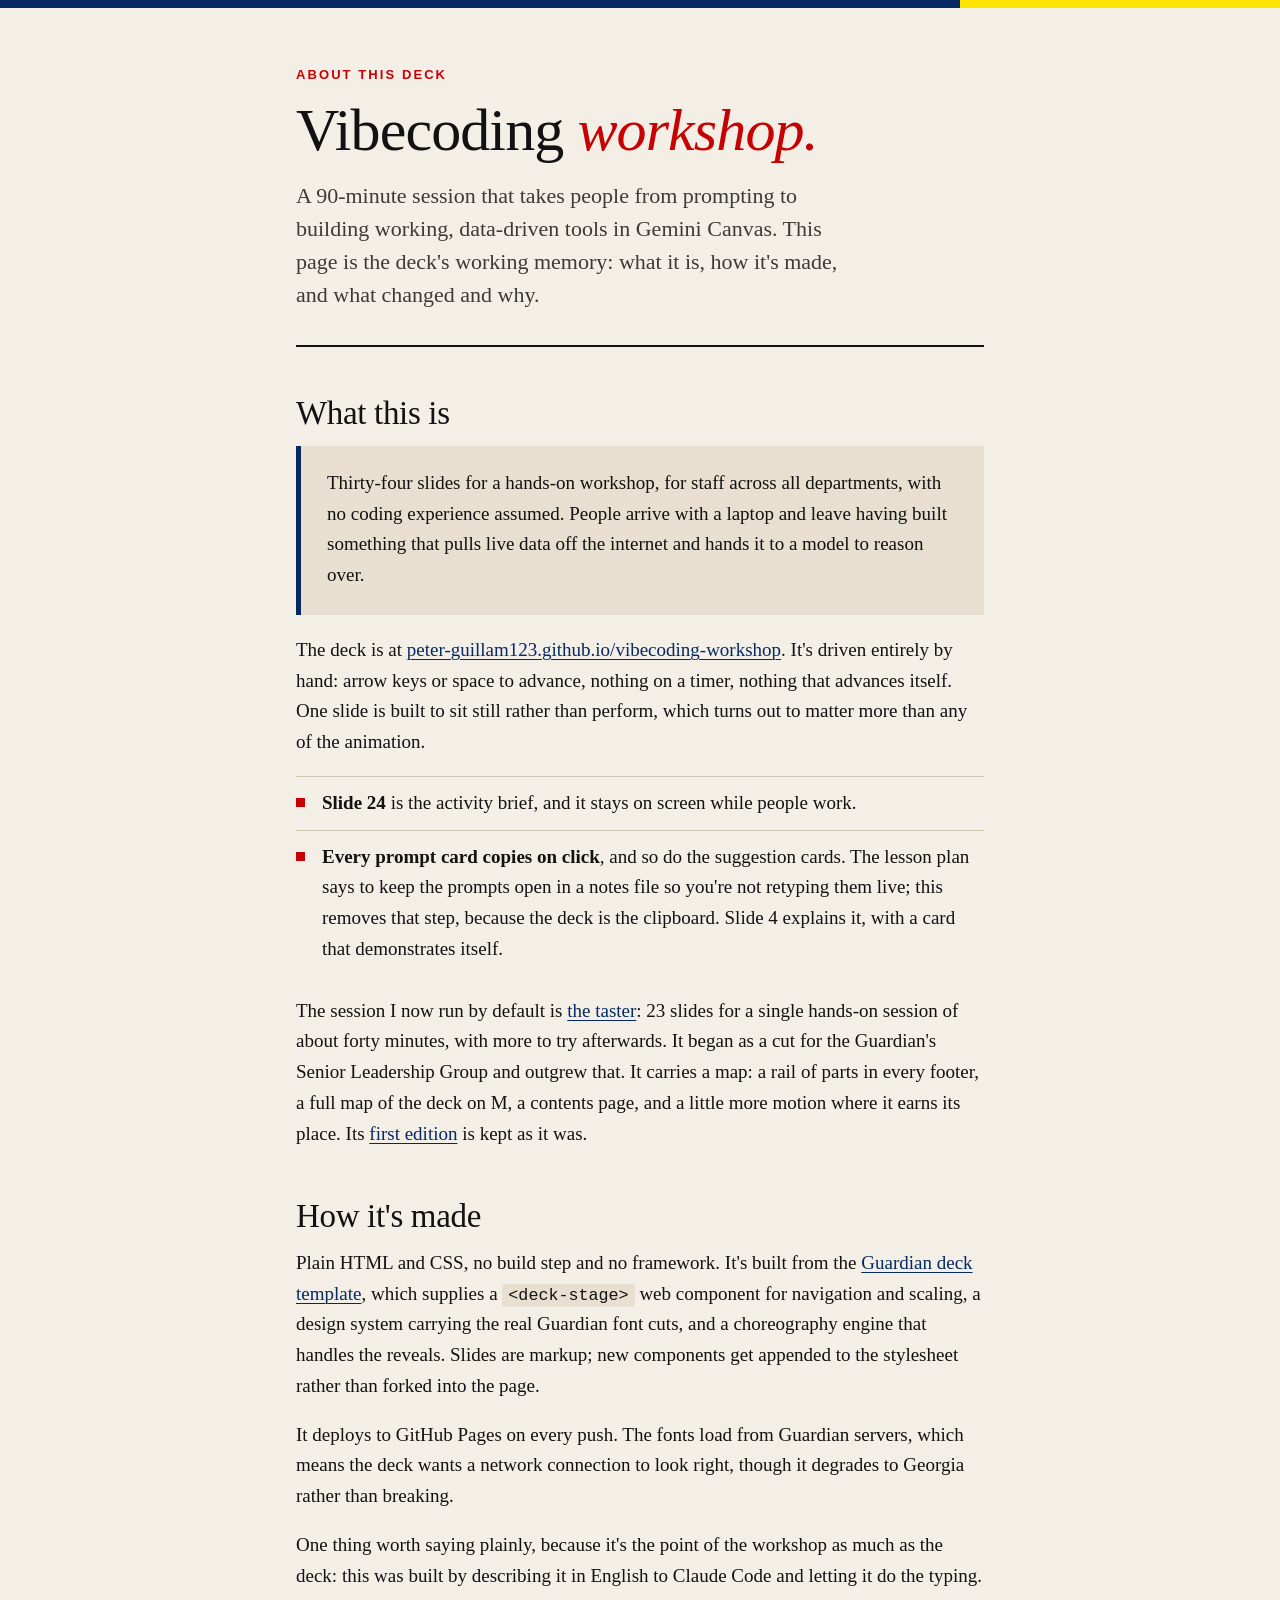
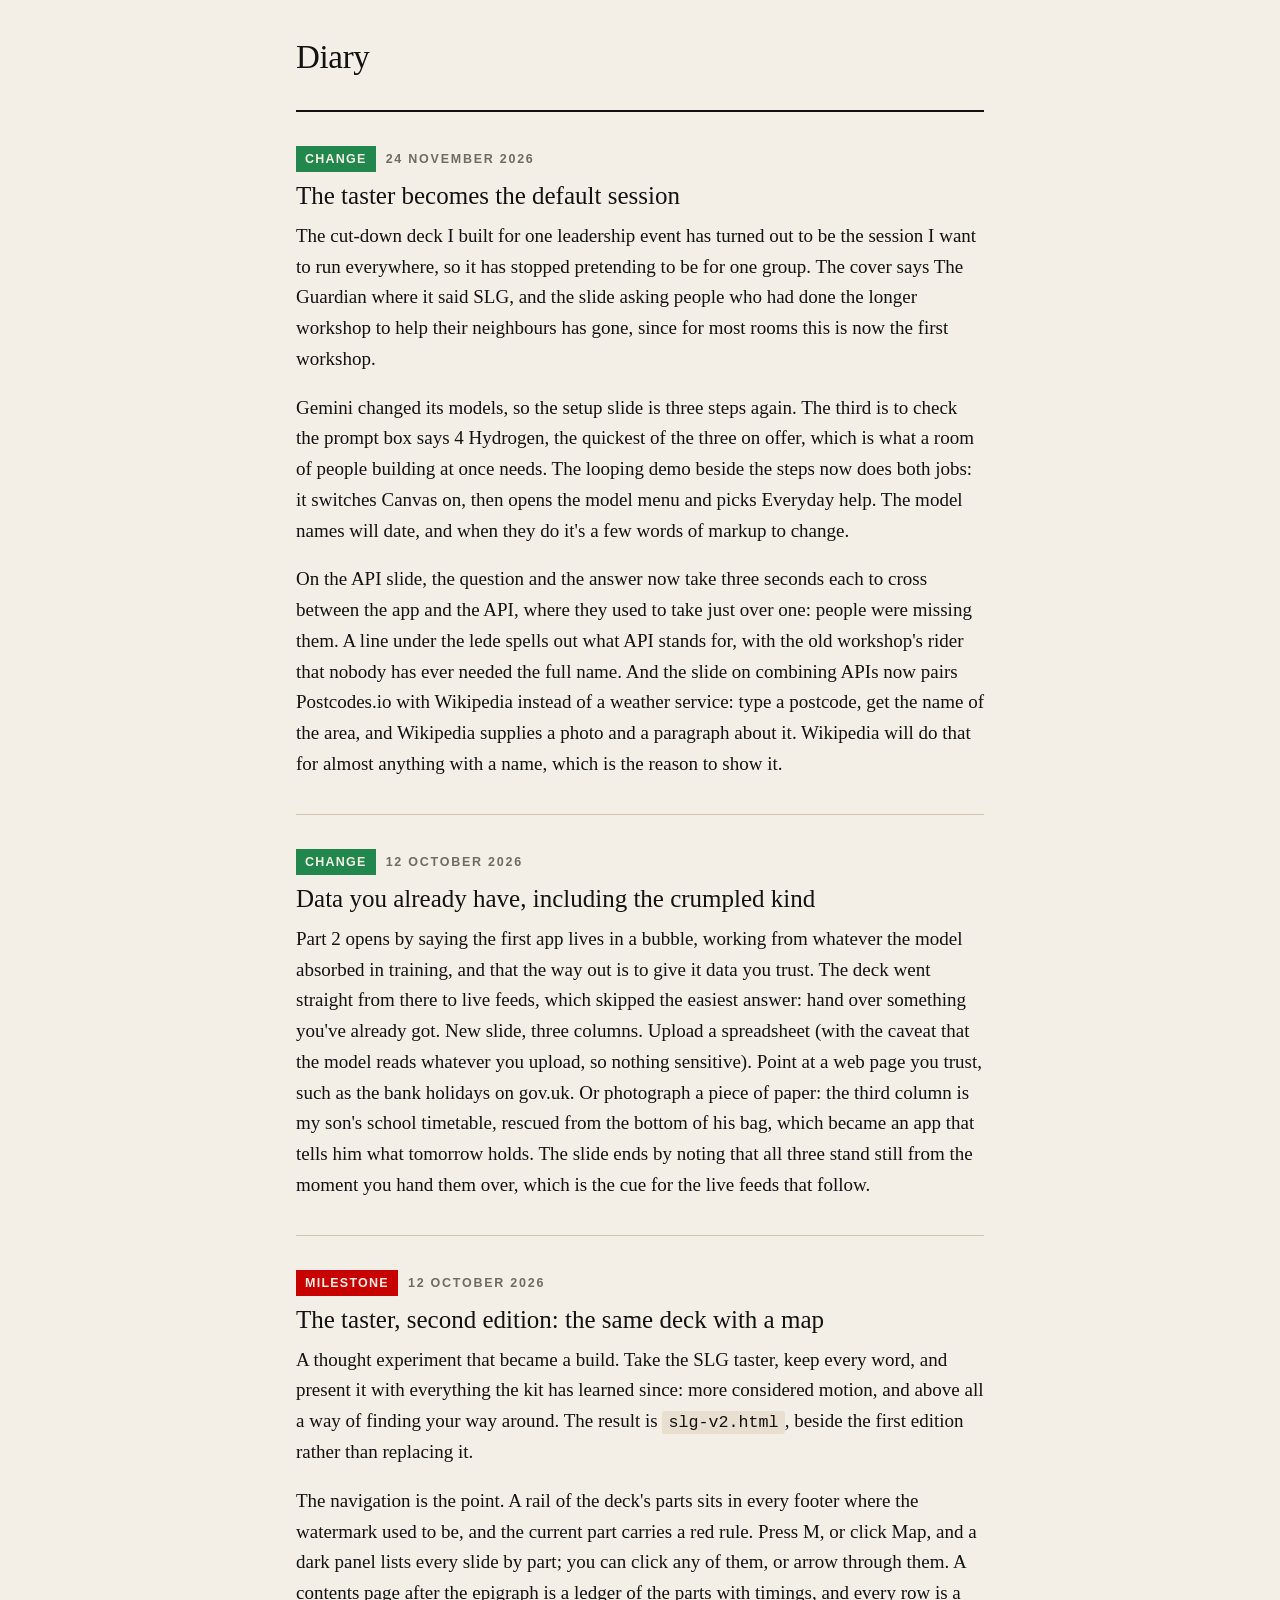
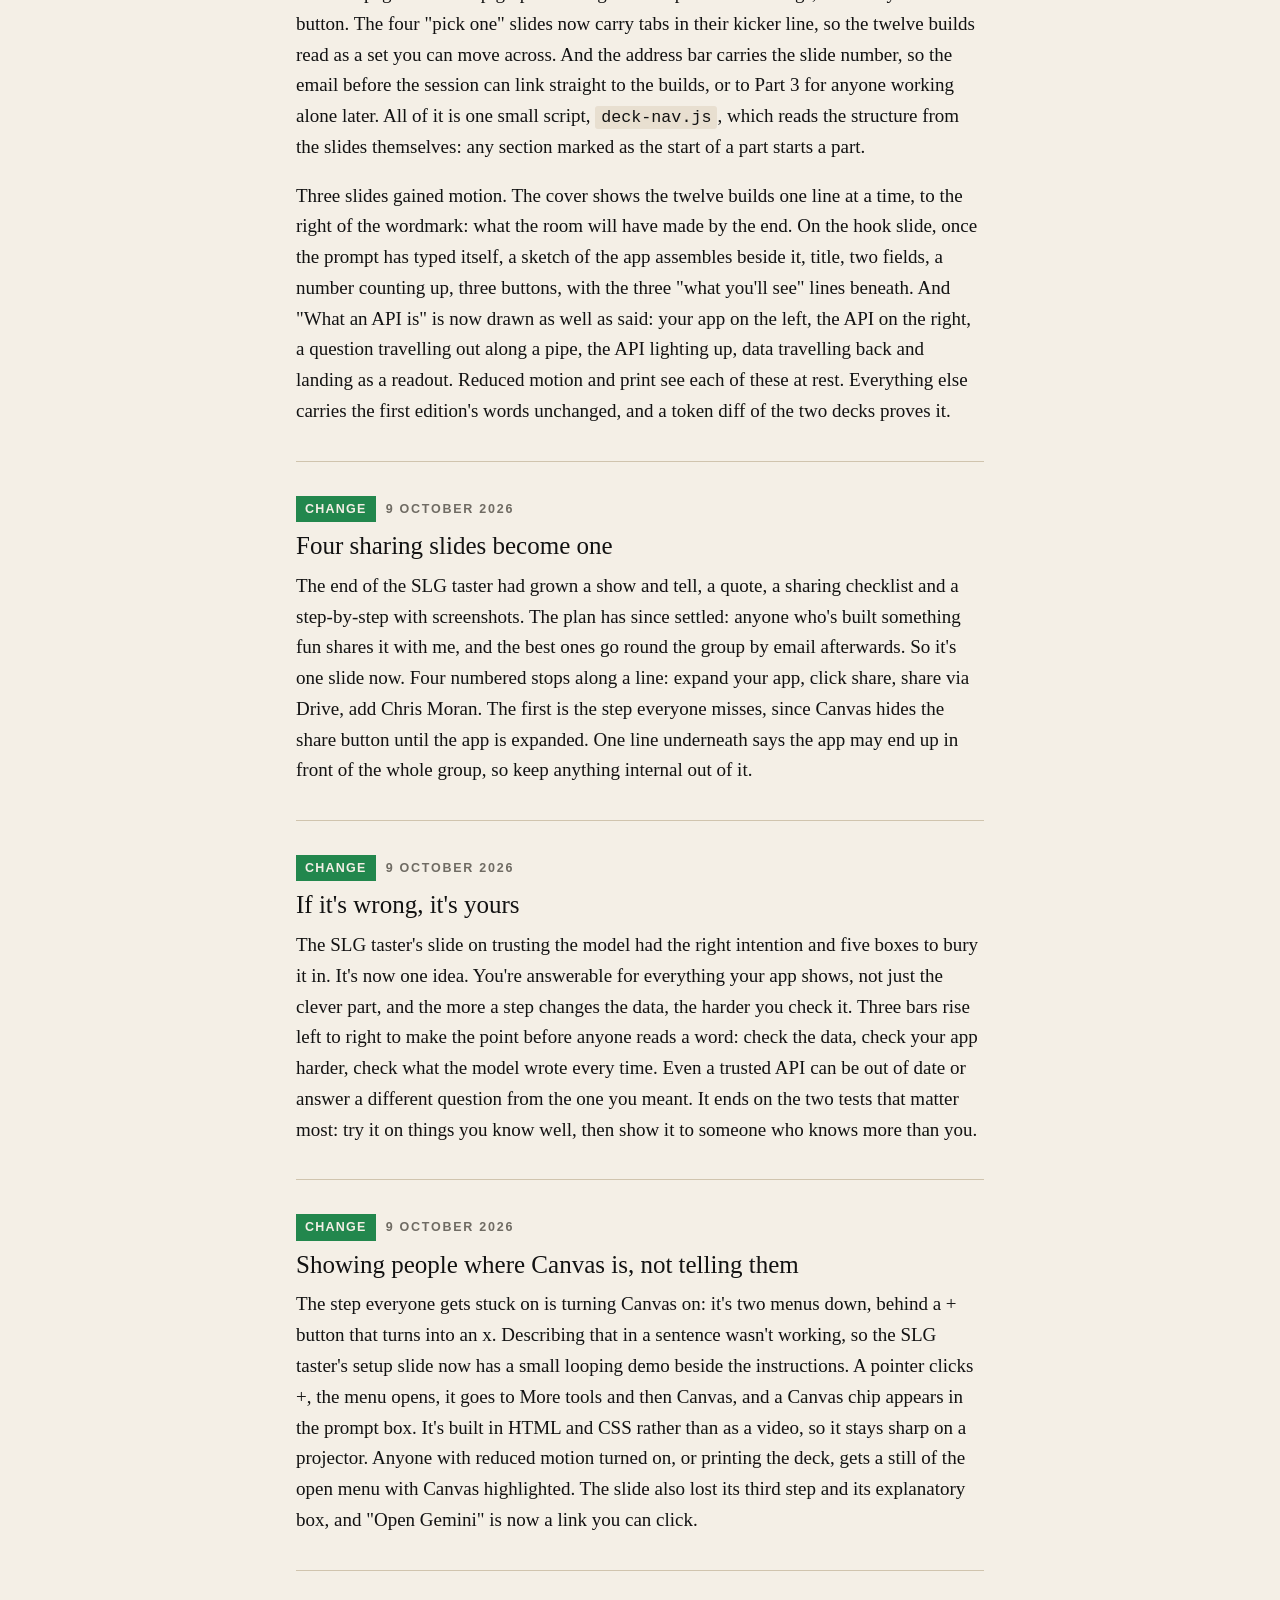
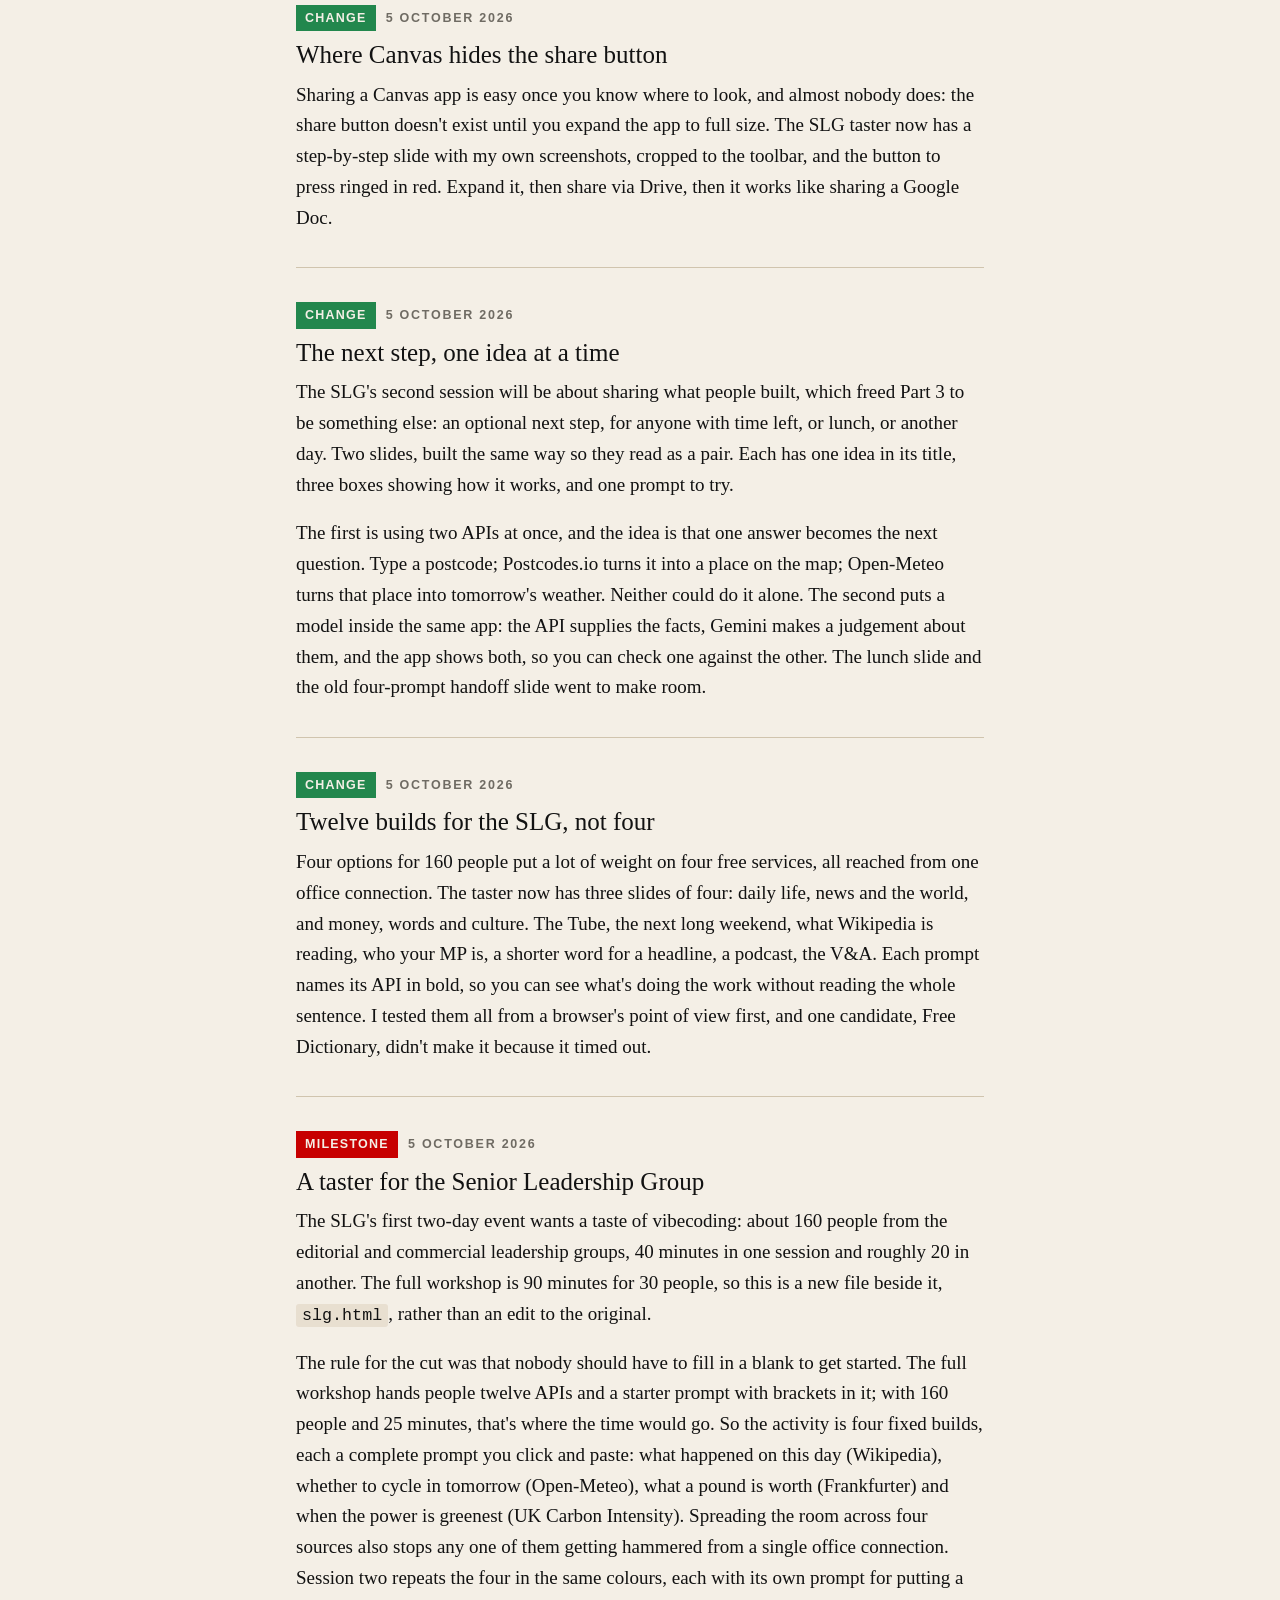
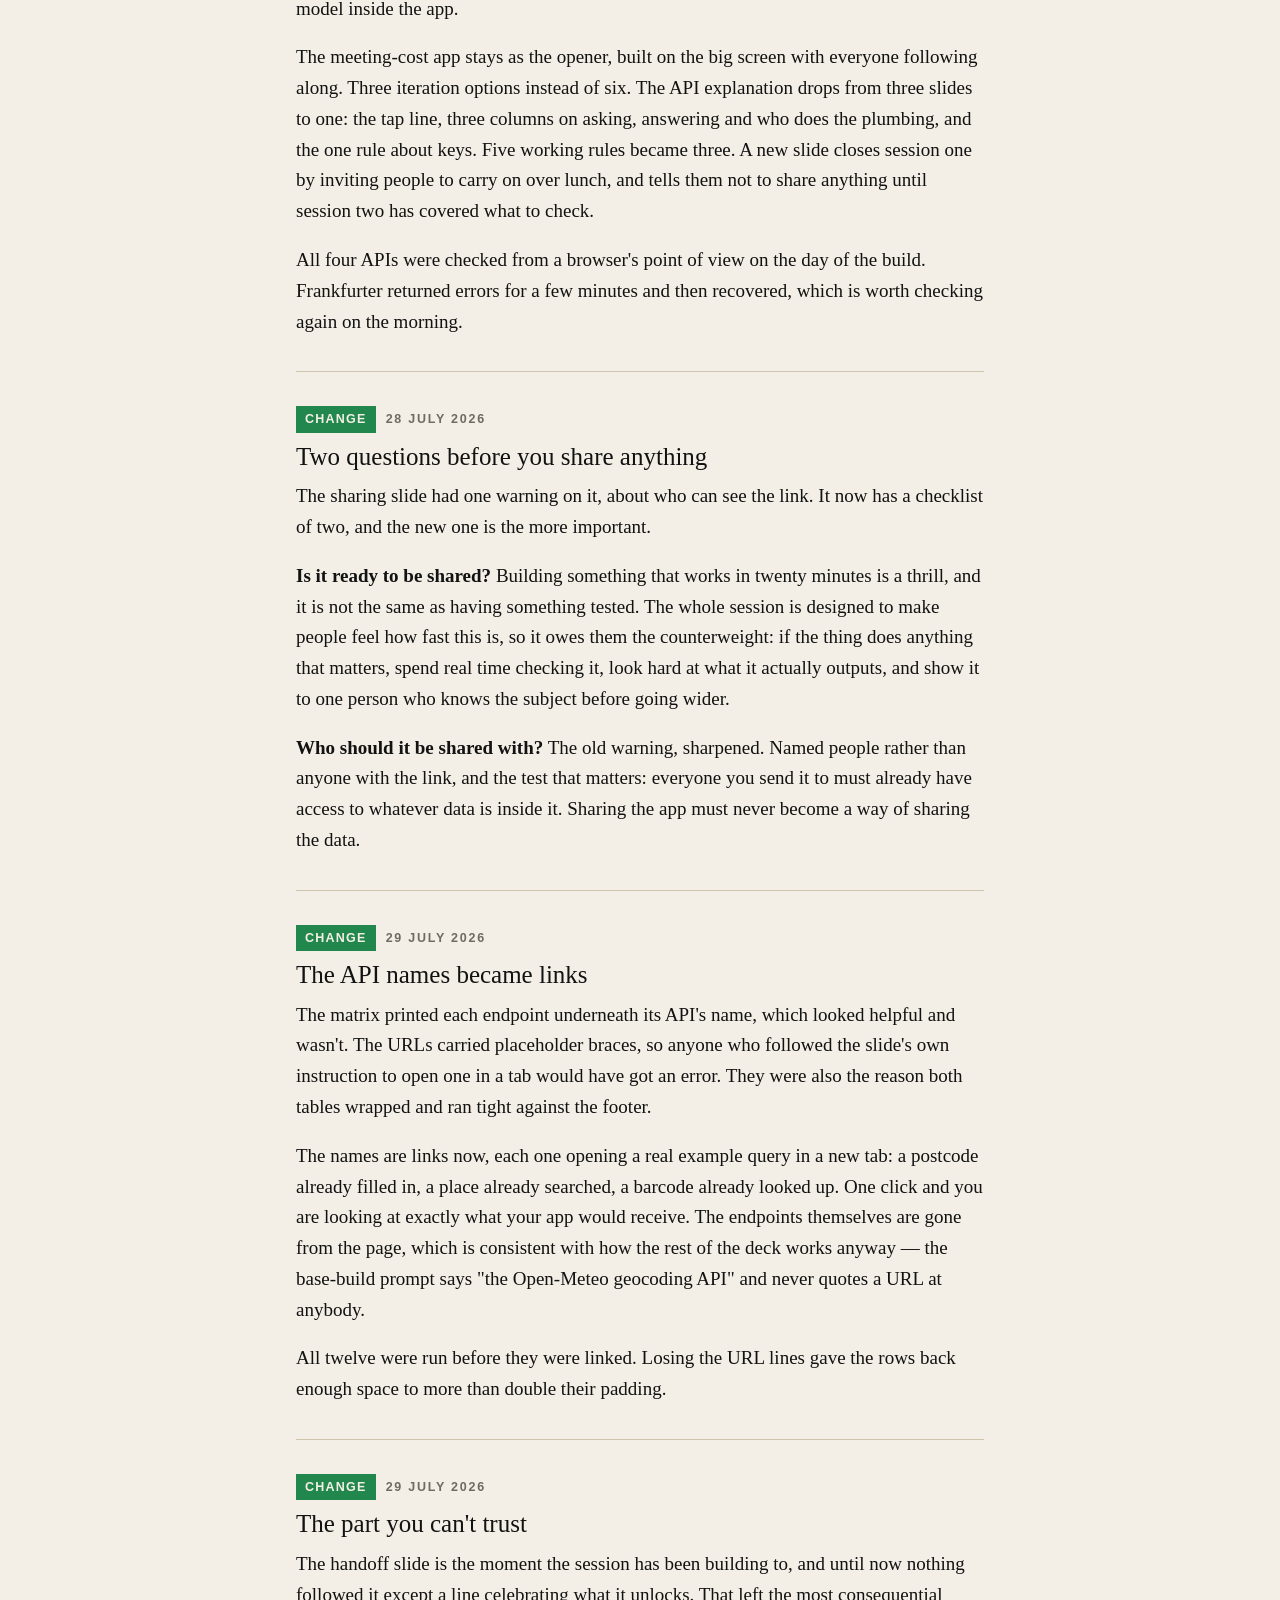
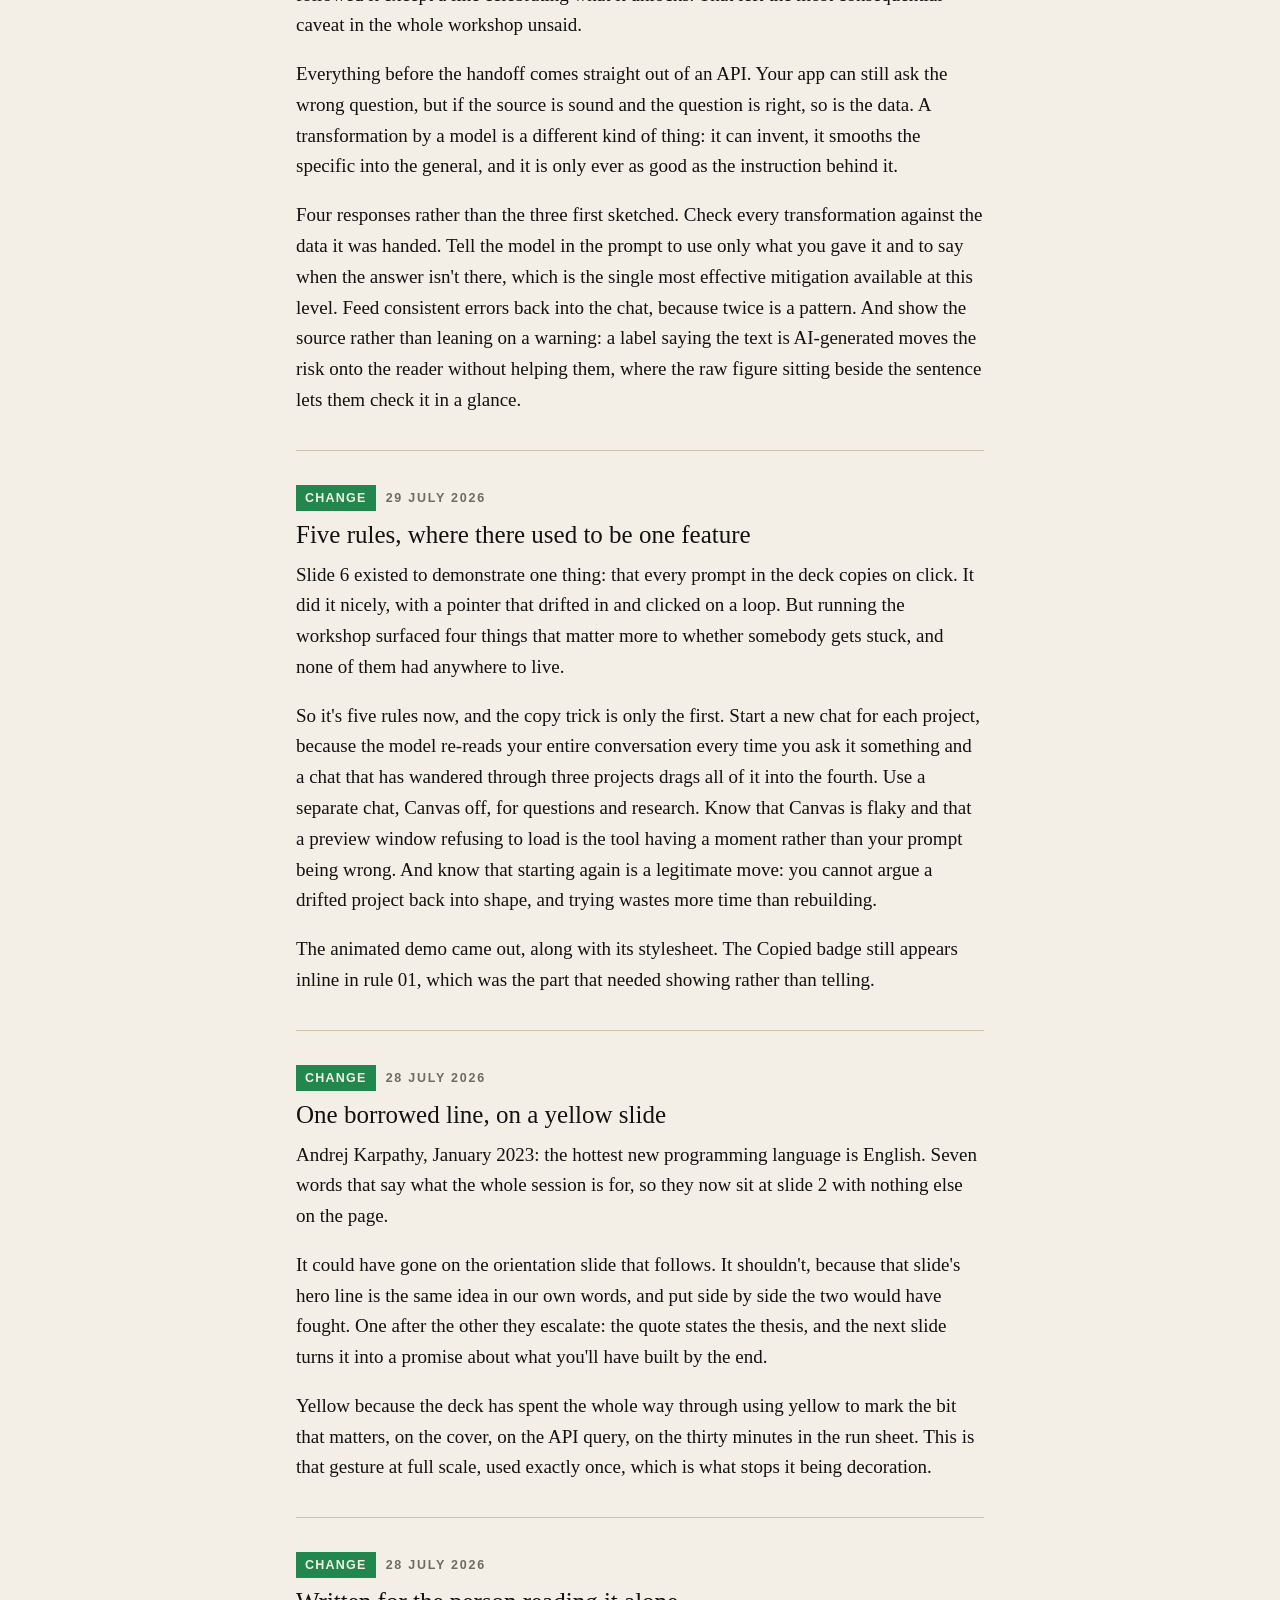
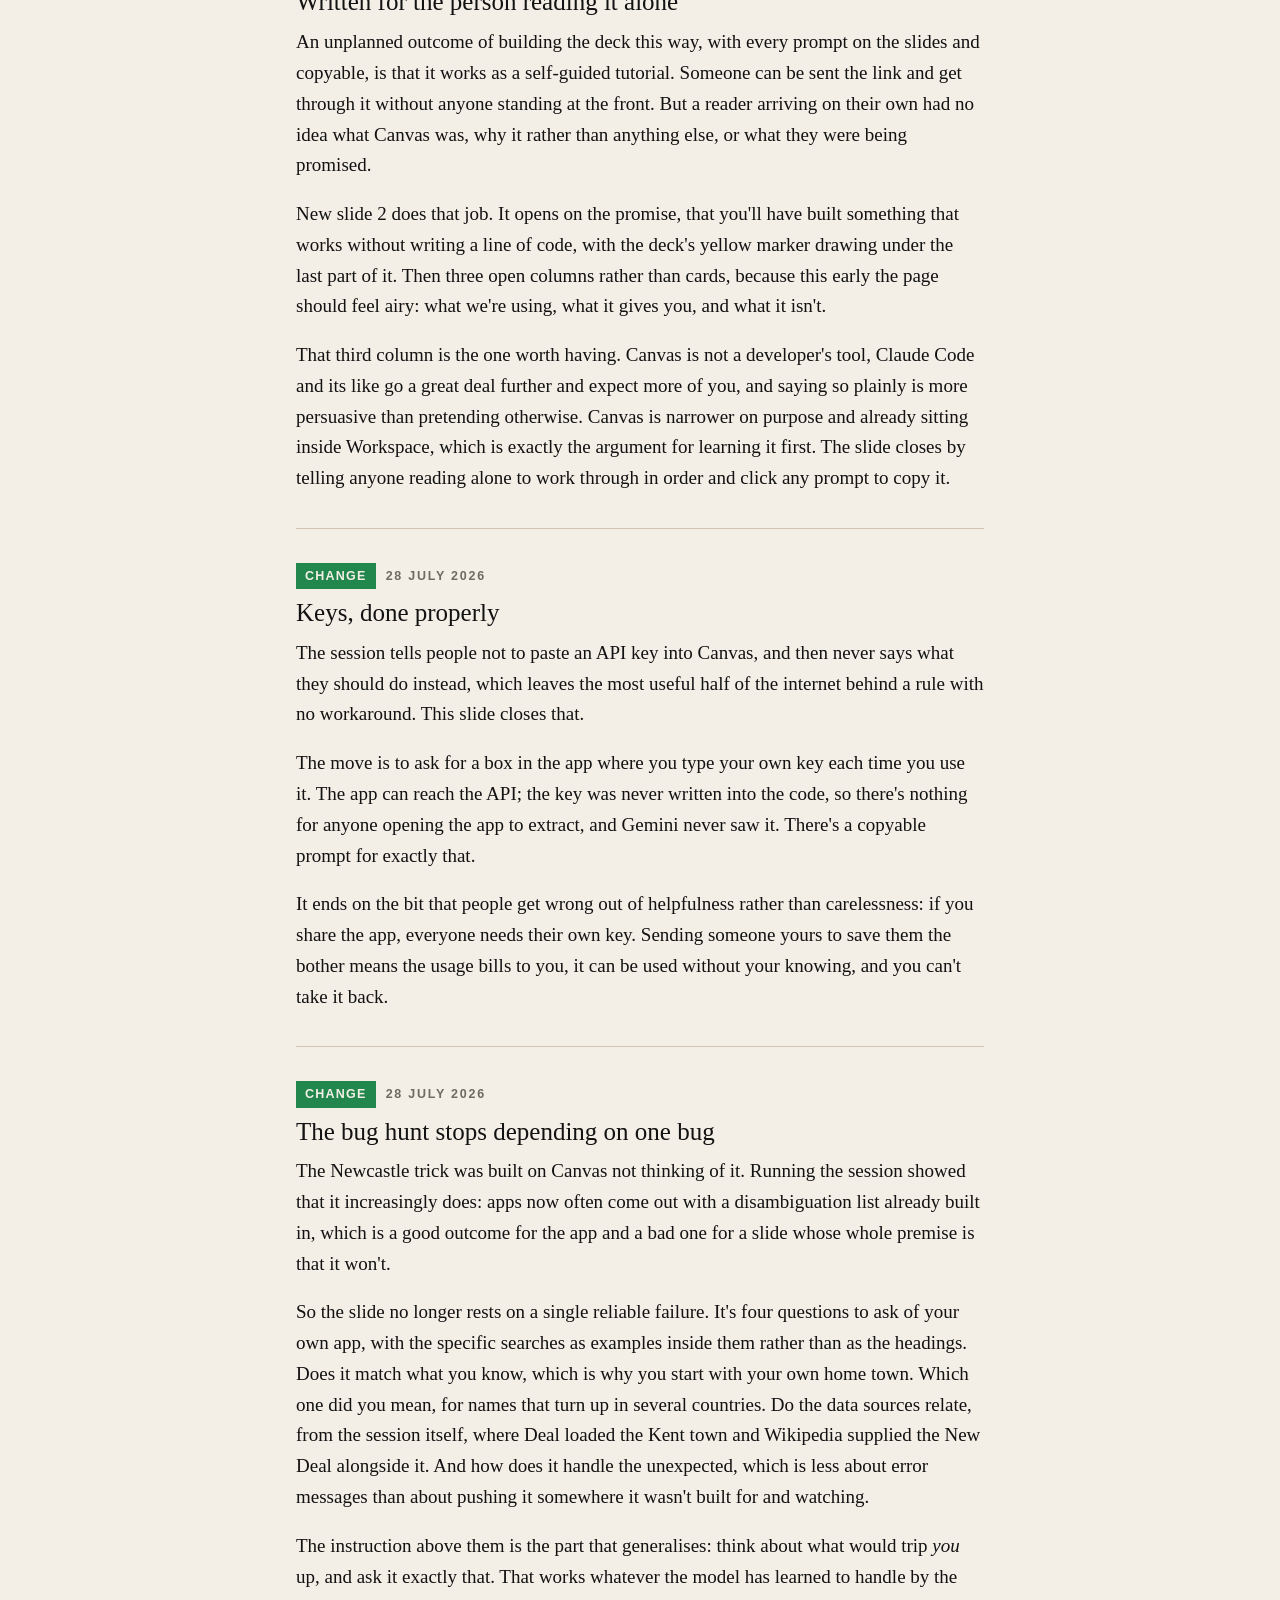
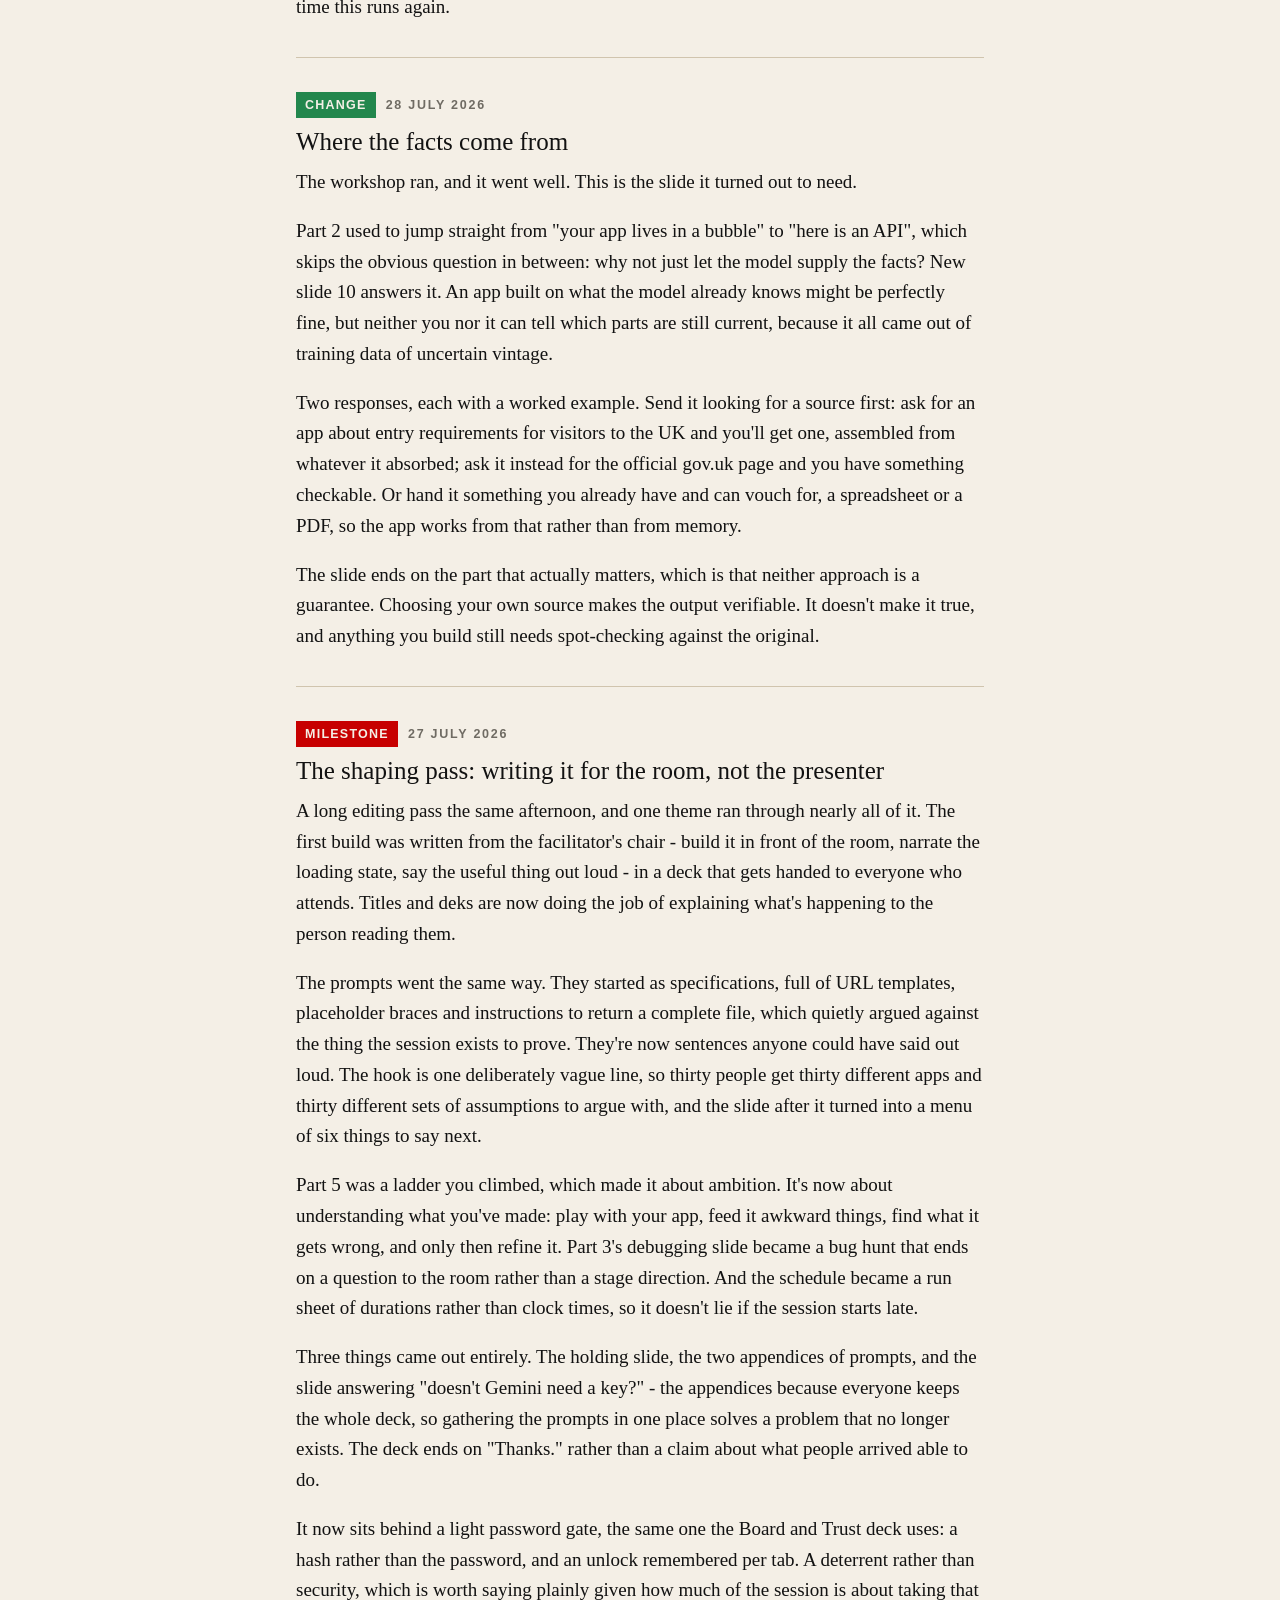
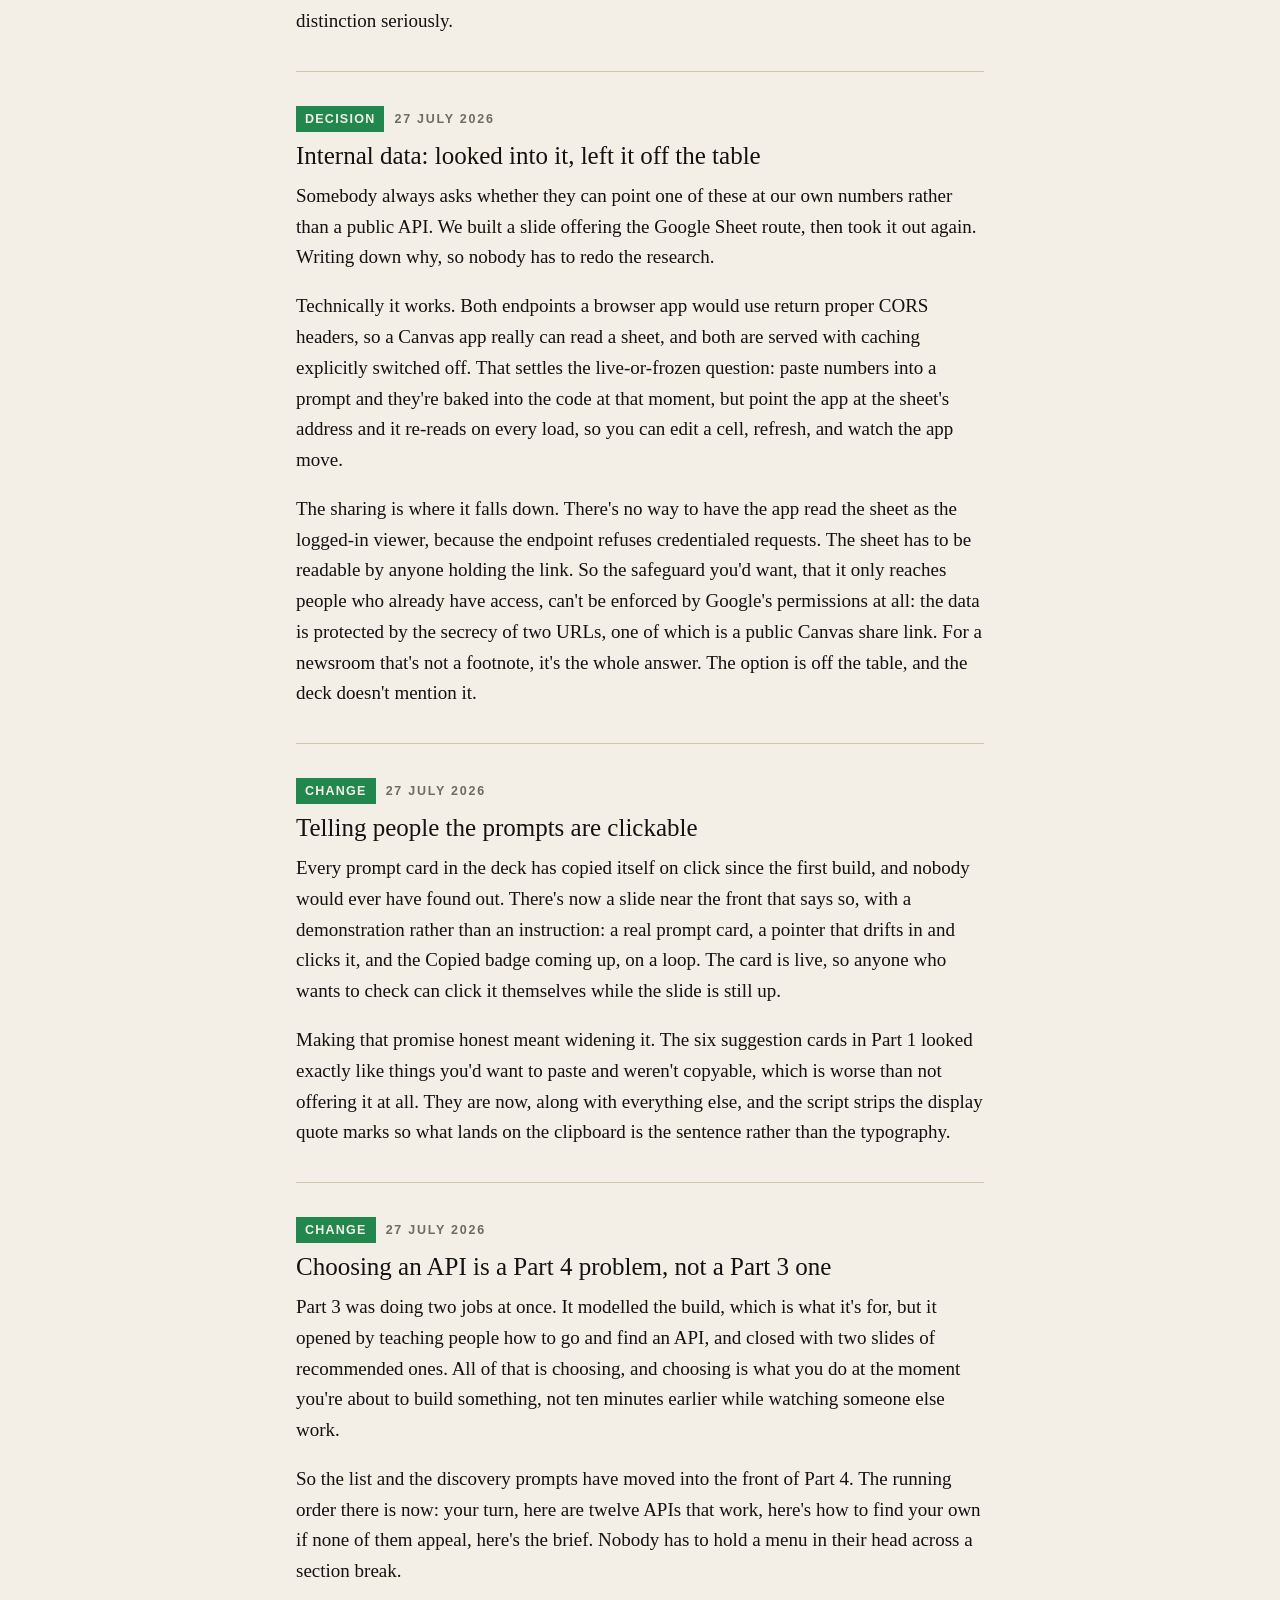
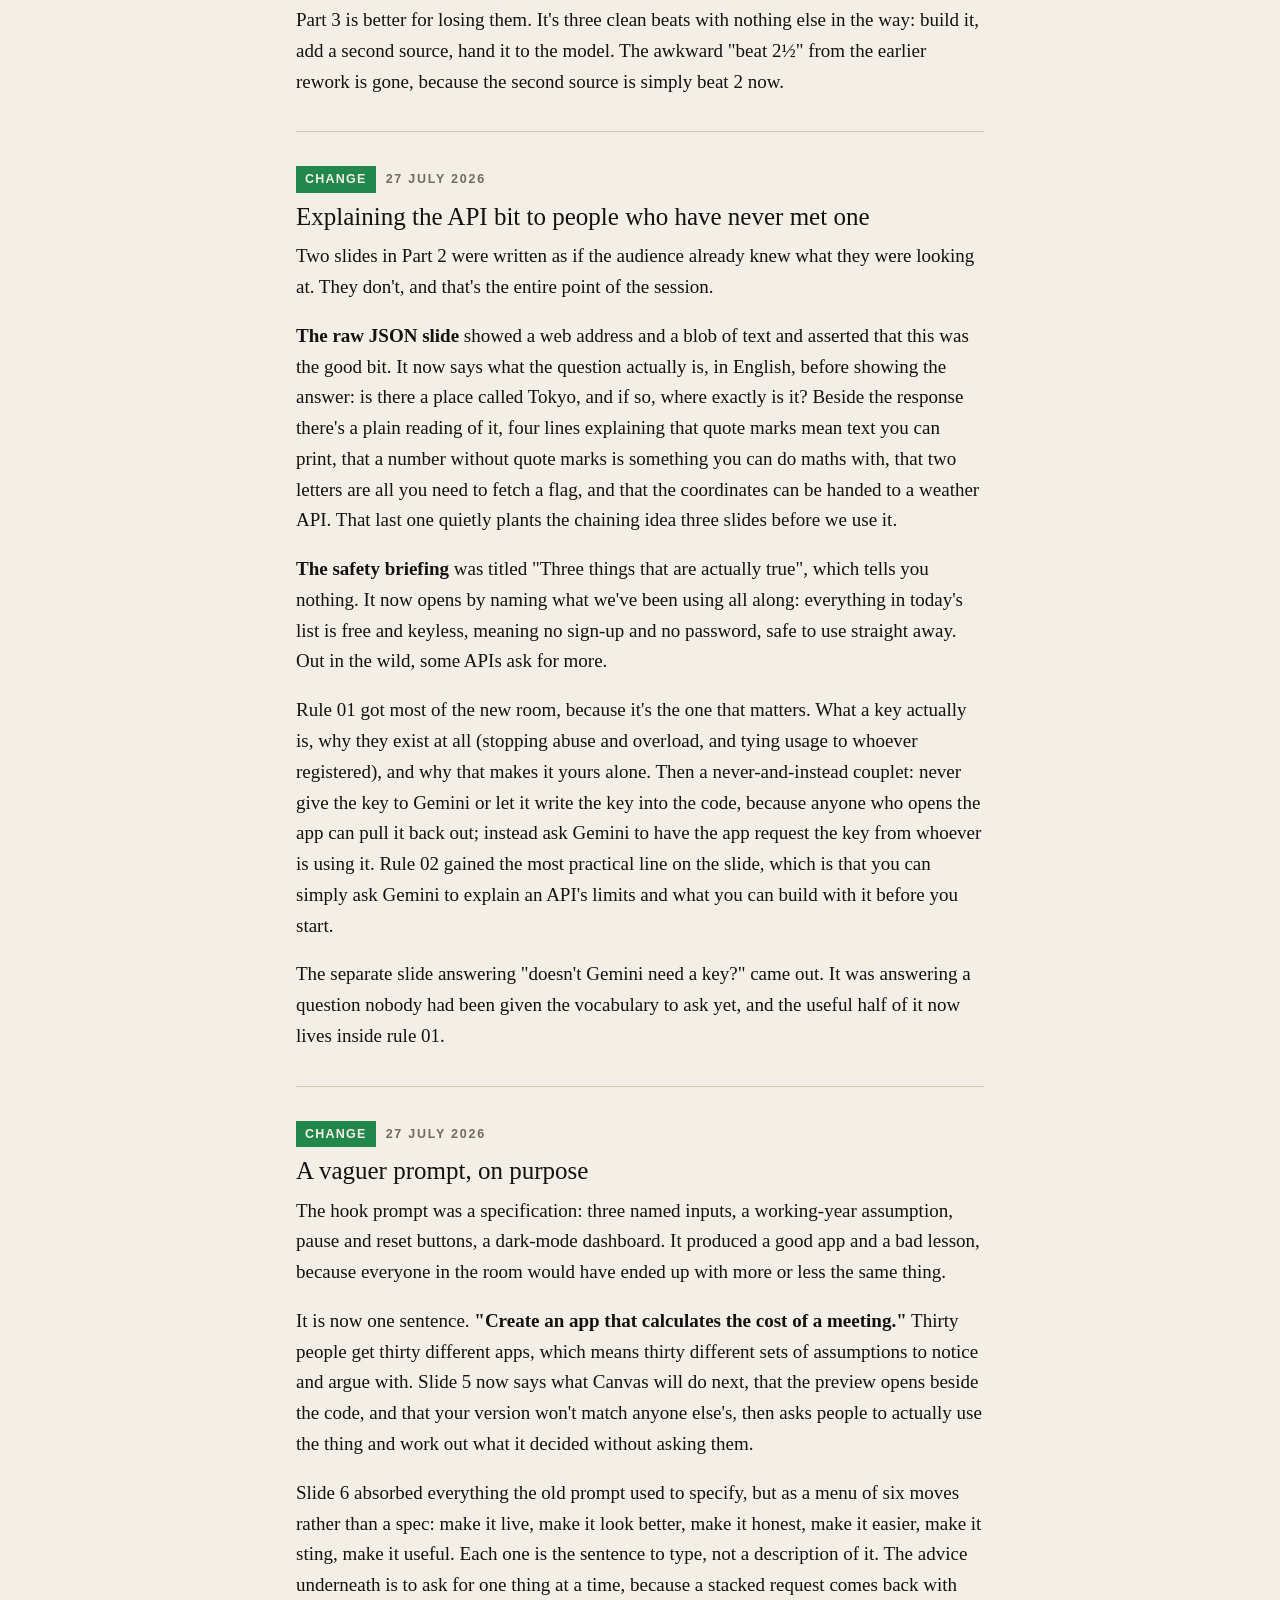
==== commit 287c4444: "Diary and README: the taster is the default session Co-Authored-By: Claude Fable 5.2 <noreply@anthro" ====
--- a/about.html
+++ b/about.html
@@ -214,7 +214,7 @@
     <li><strong>Every prompt card copies on click</strong>, and so do the suggestion cards. The lesson plan says to keep the prompts open in a notes file so you're not retyping them live; this removes that step, because the deck is the clipboard. Slide 4 explains it, with a card that demonstrates itself.</li>
   </ul>
 
-  <p>There's also a shorter cut, <a href="slg.html">the SLG taster</a>: 24 slides for the Senior Leadership Group, one hands-on session with more to try afterwards. It carries a map: a rail of parts in every footer, a full map of the deck on M, a contents page, and a little more motion where it earns its place. The <a href="slg-first-edition.html">first edition</a> is kept as it was.</p>
+  <p>The session I now run by default is <a href="slg.html">the taster</a>: 23 slides for a single hands-on session of about forty minutes, with more to try afterwards. It began as a cut for the Guardian's Senior Leadership Group and outgrew that. It carries a map: a rail of parts in every footer, a full map of the deck on M, a contents page, and a little more motion where it earns its place. Its <a href="slg-first-edition.html">first edition</a> is kept as it was.</p>
 
   <h2>How it's made</h2>
 
@@ -225,6 +225,17 @@
   <p>One thing worth saying plainly, because it's the point of the workshop as much as the deck: this was built by describing it in English to Claude Code and letting it do the typing.</p>
 
   <h2>Diary</h2>
+
+  <article class="entry">
+    <p class="entry-meta"><span class="tag">Change</span><span>24 November 2026</span></p>
+    <h3>The taster becomes the default session</h3>
+
+    <p>The cut-down deck I built for one leadership event has turned out to be the session I want to run everywhere, so it has stopped pretending to be for one group. The cover says The Guardian where it said SLG, and the slide asking people who had done the longer workshop to help their neighbours has gone, since for most rooms this is now the first workshop.</p>
+
+    <p>Gemini changed its models, so the setup slide is three steps again. The third is to check the prompt box says 4 Hydrogen, the quickest of the three on offer, which is what a room of people building at once needs. The looping demo beside the steps now does both jobs: it switches Canvas on, then opens the model menu and picks Everyday help. The model names will date, and when they do it's a few words of markup to change.</p>
+
+    <p>On the API slide, the question and the answer now take three seconds each to cross between the app and the API, where they used to take just over one: people were missing them. A line under the lede spells out what API stands for, with the old workshop's rider that nobody has ever needed the full name. And the slide on combining APIs now pairs Postcodes.io with Wikipedia instead of a weather service: type a postcode, get the name of the area, and Wikipedia supplies a photo and a paragraph about it. Wikipedia will do that for almost anything with a name, which is the reason to show it.</p>
+  </article>
 
   <article class="entry">
     <p class="entry-meta"><span class="tag">Change</span><span>12 October 2026</span></p>
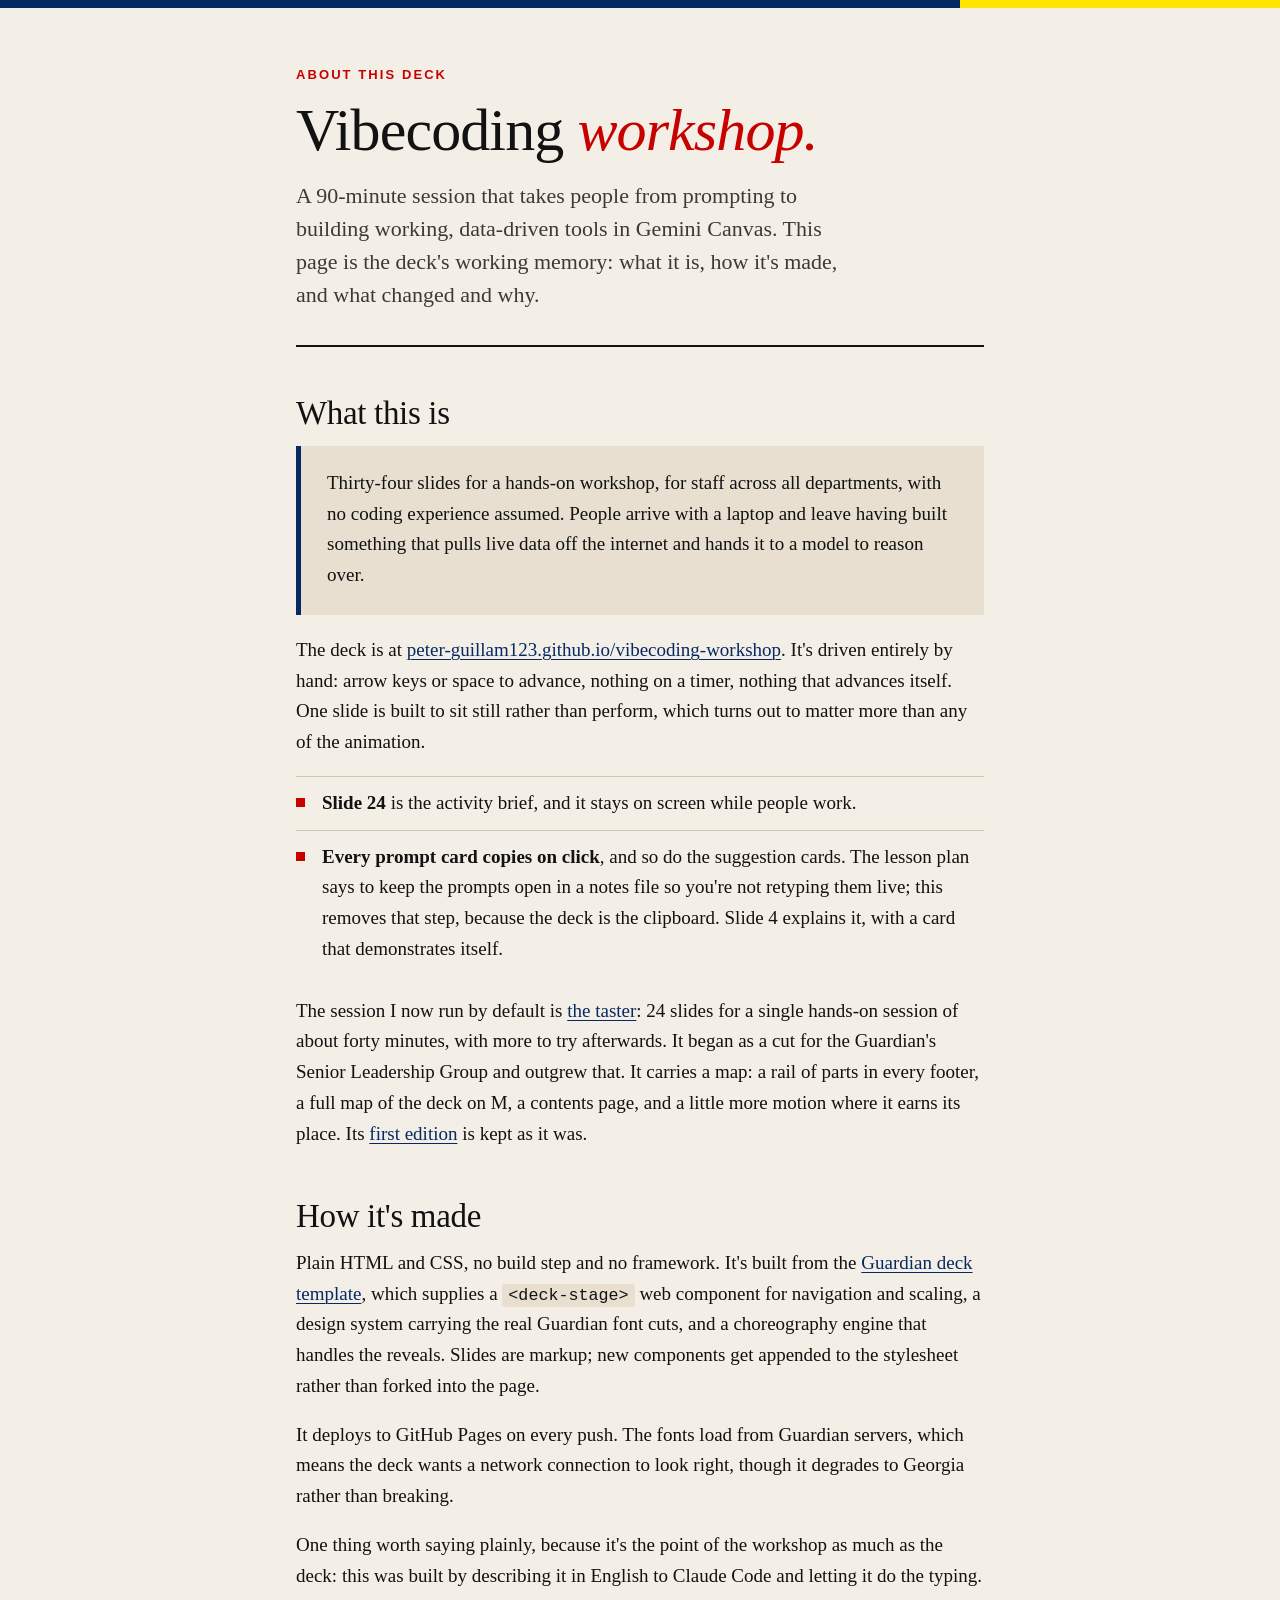
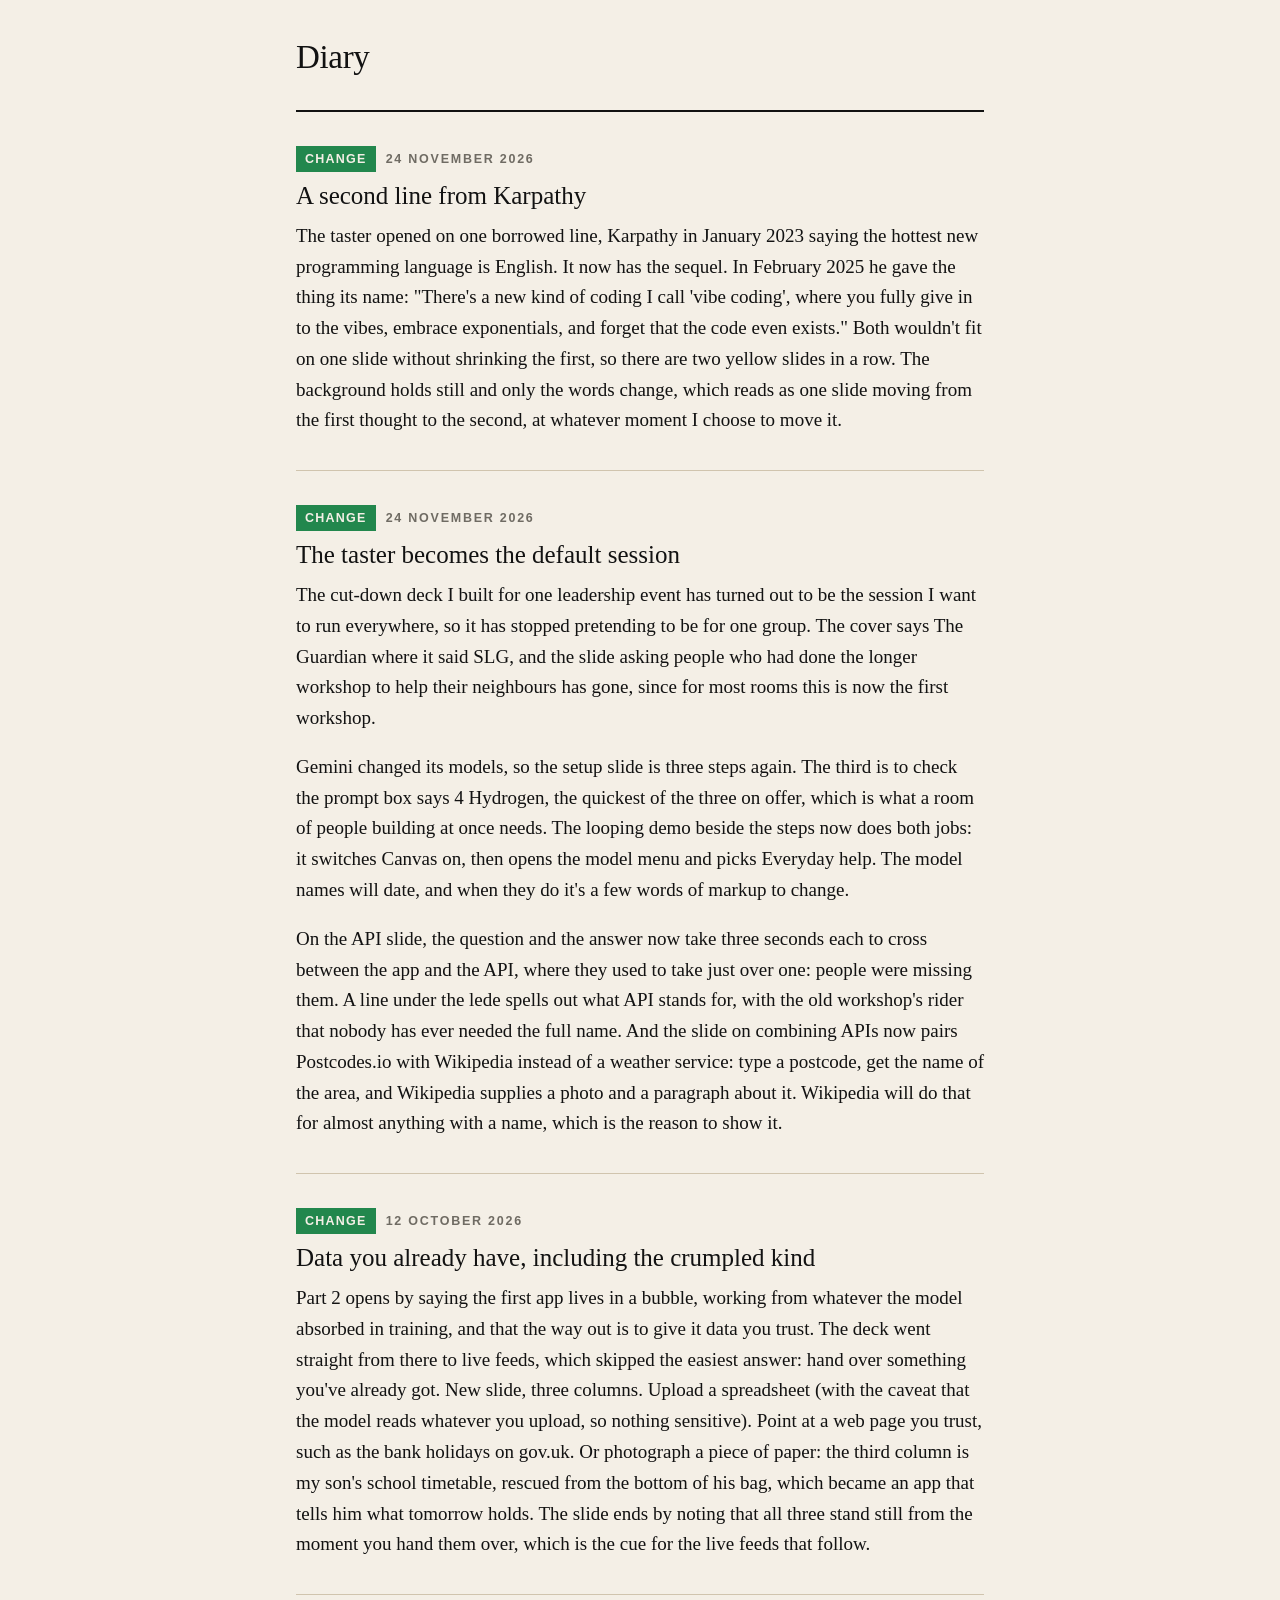
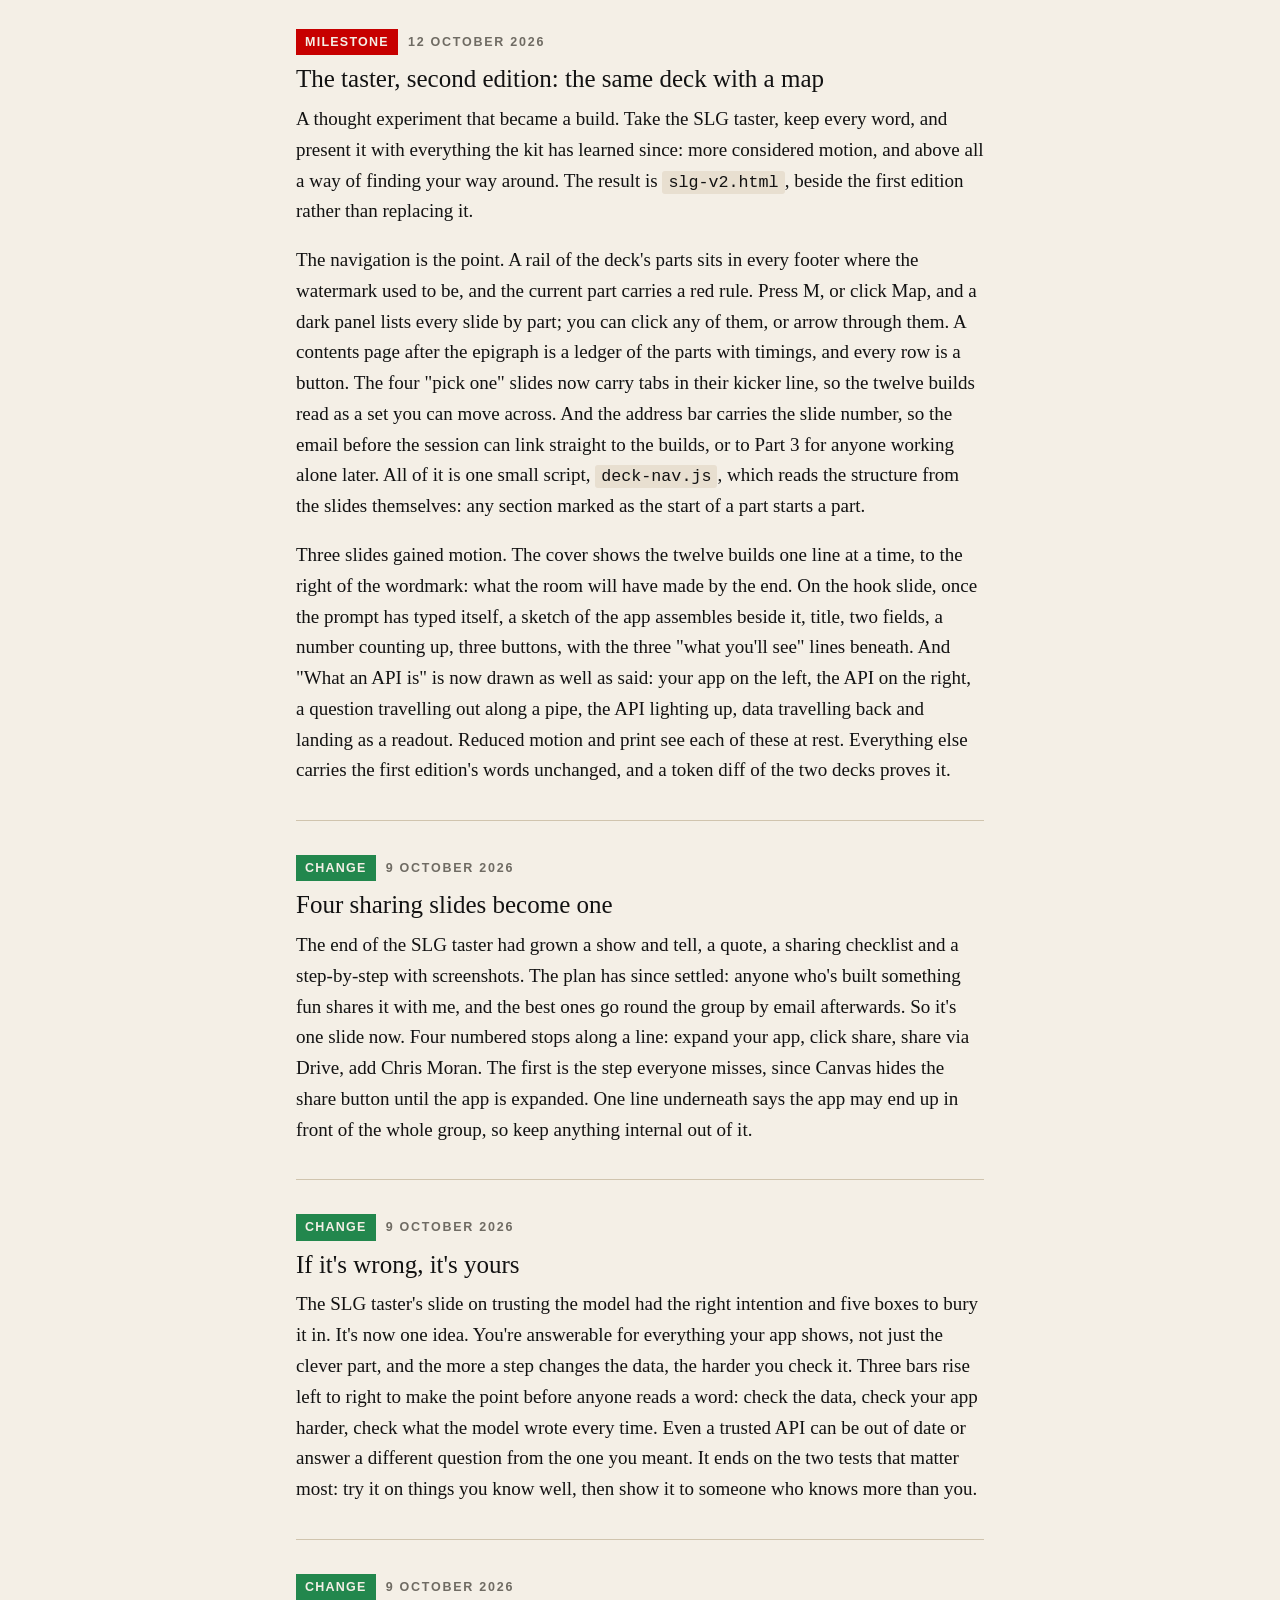
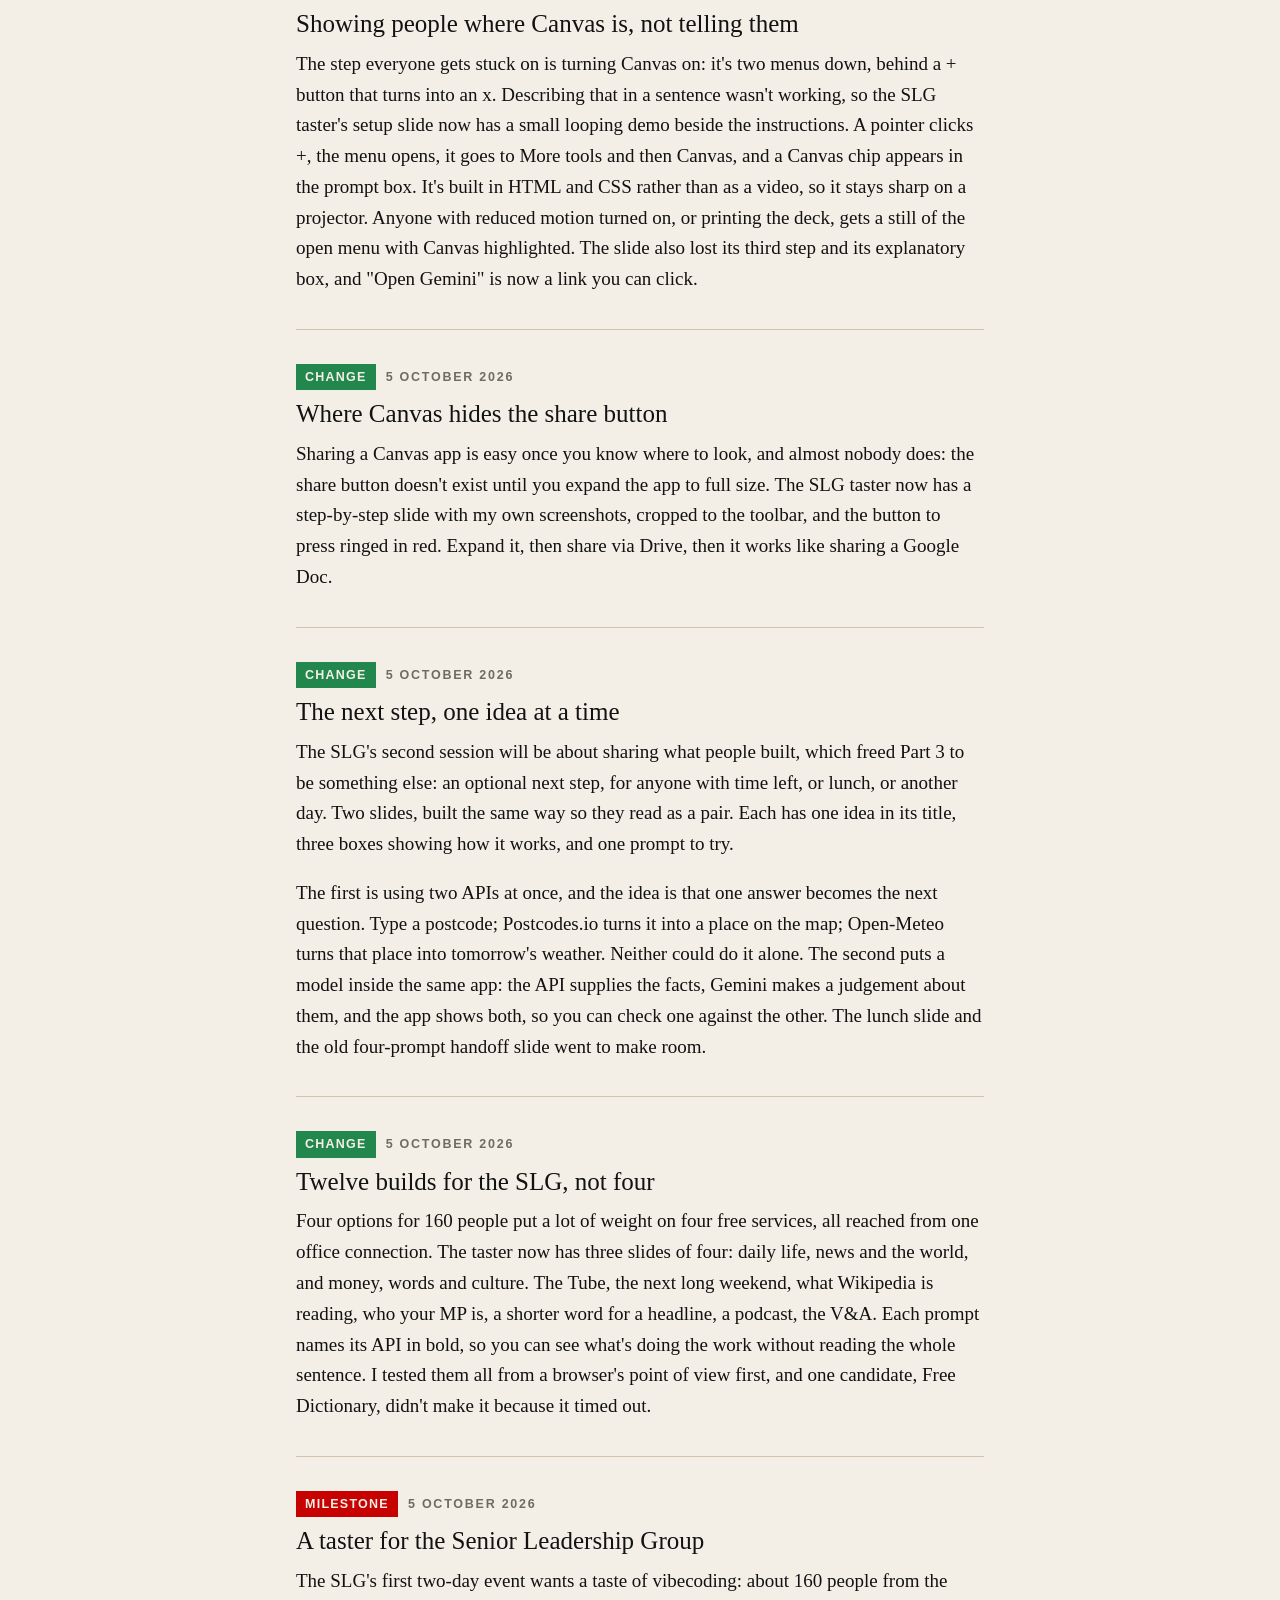
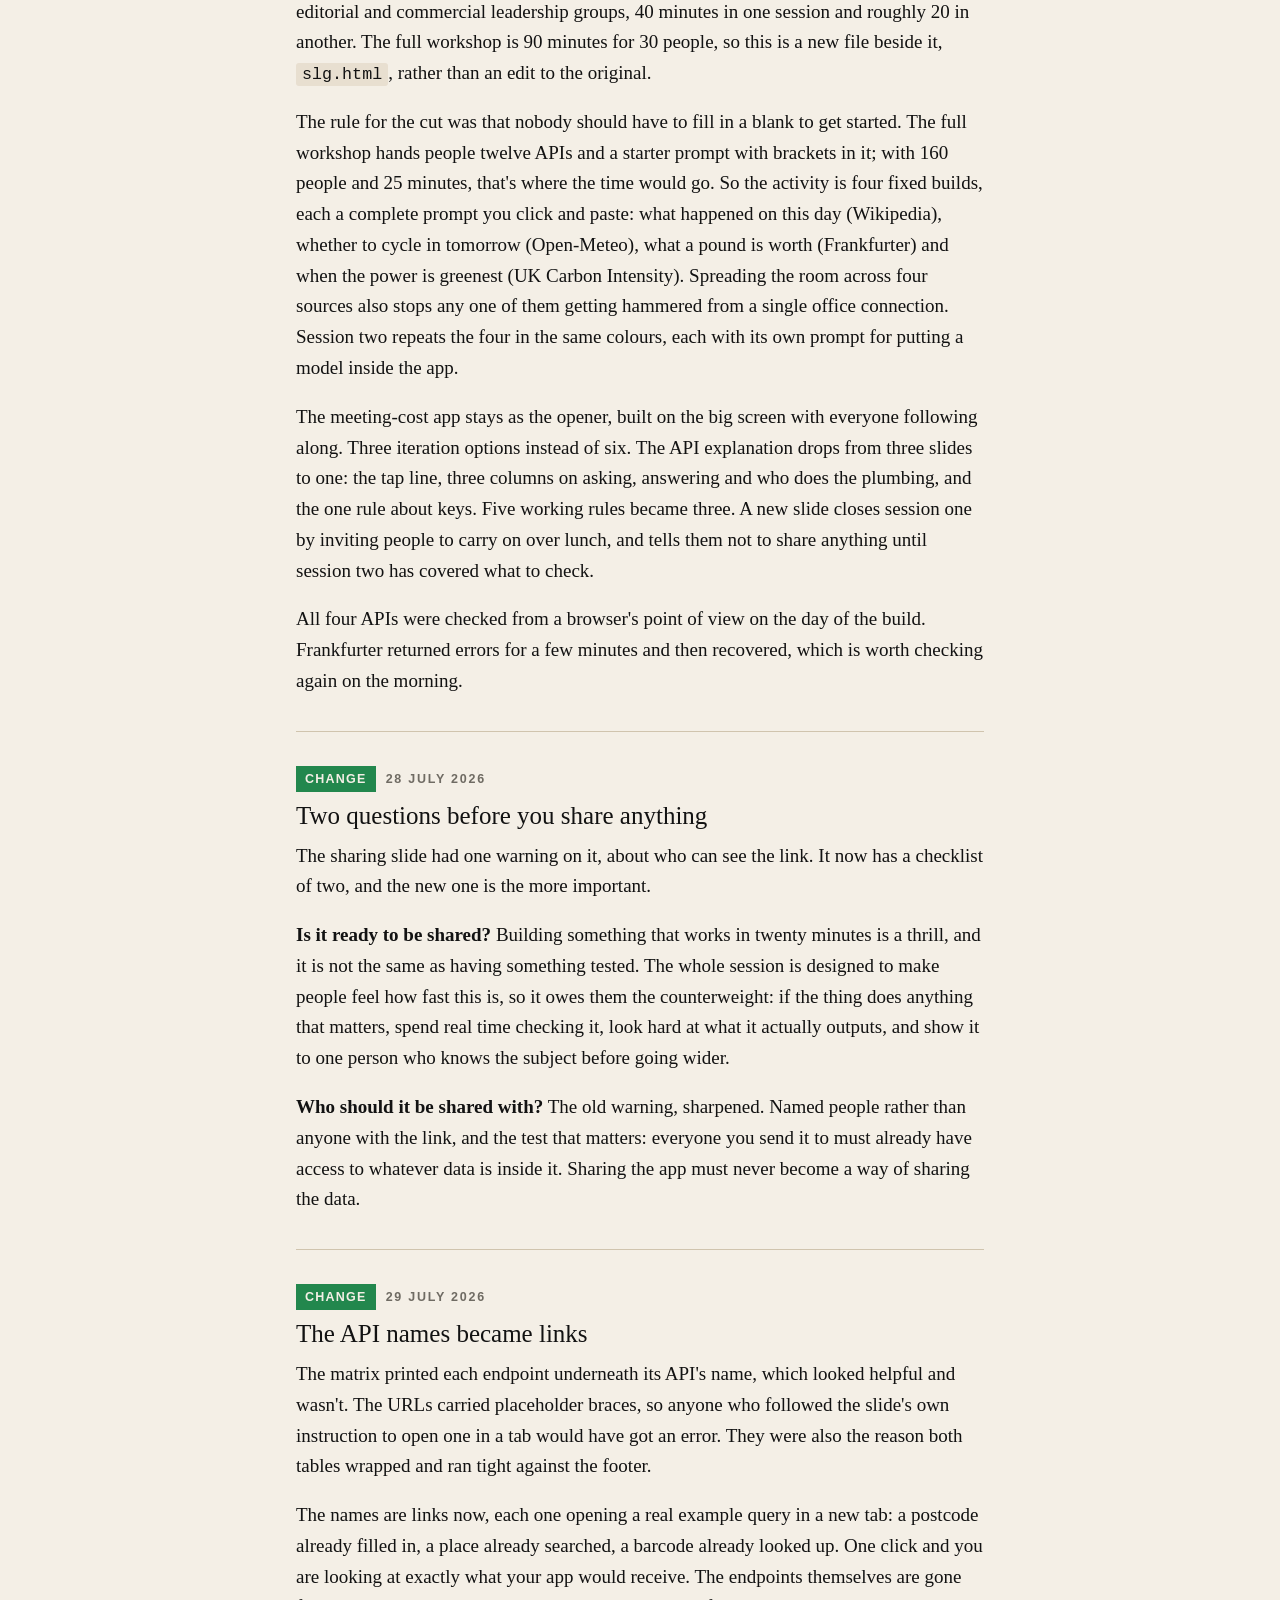
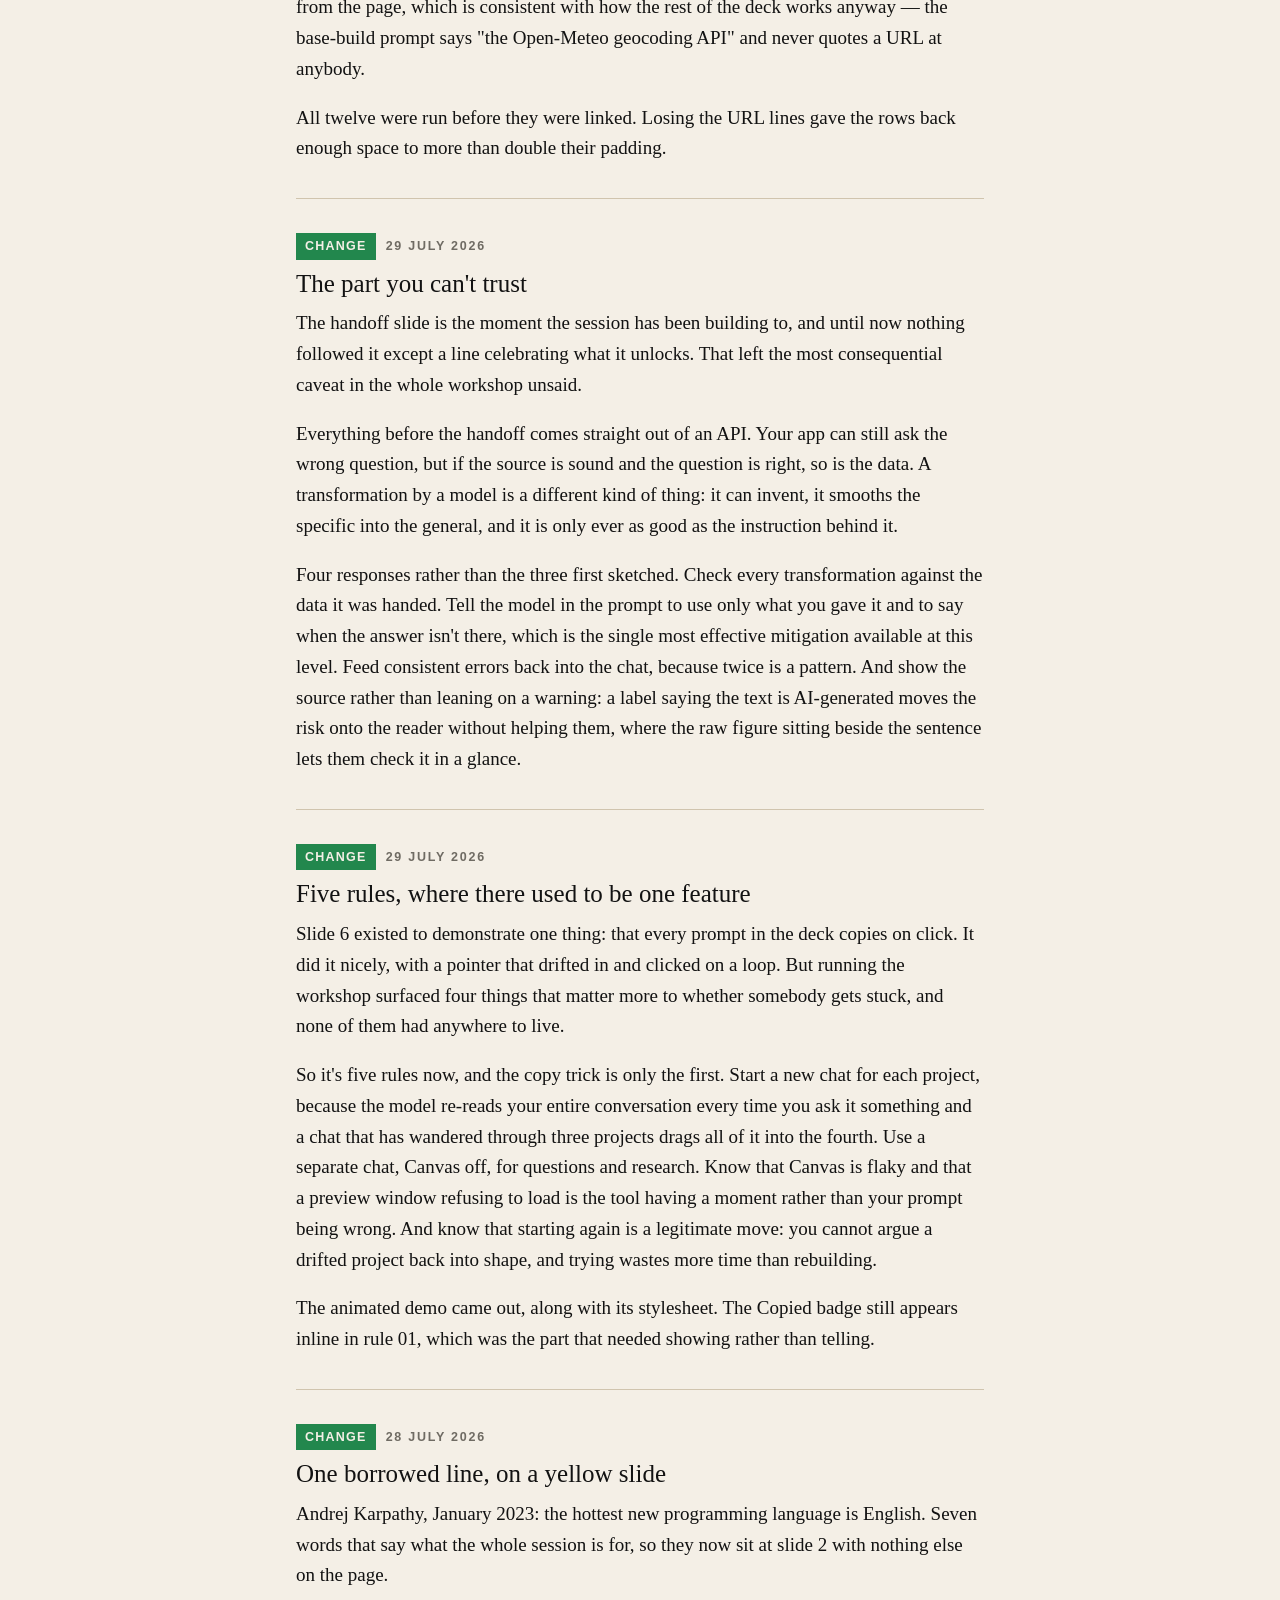
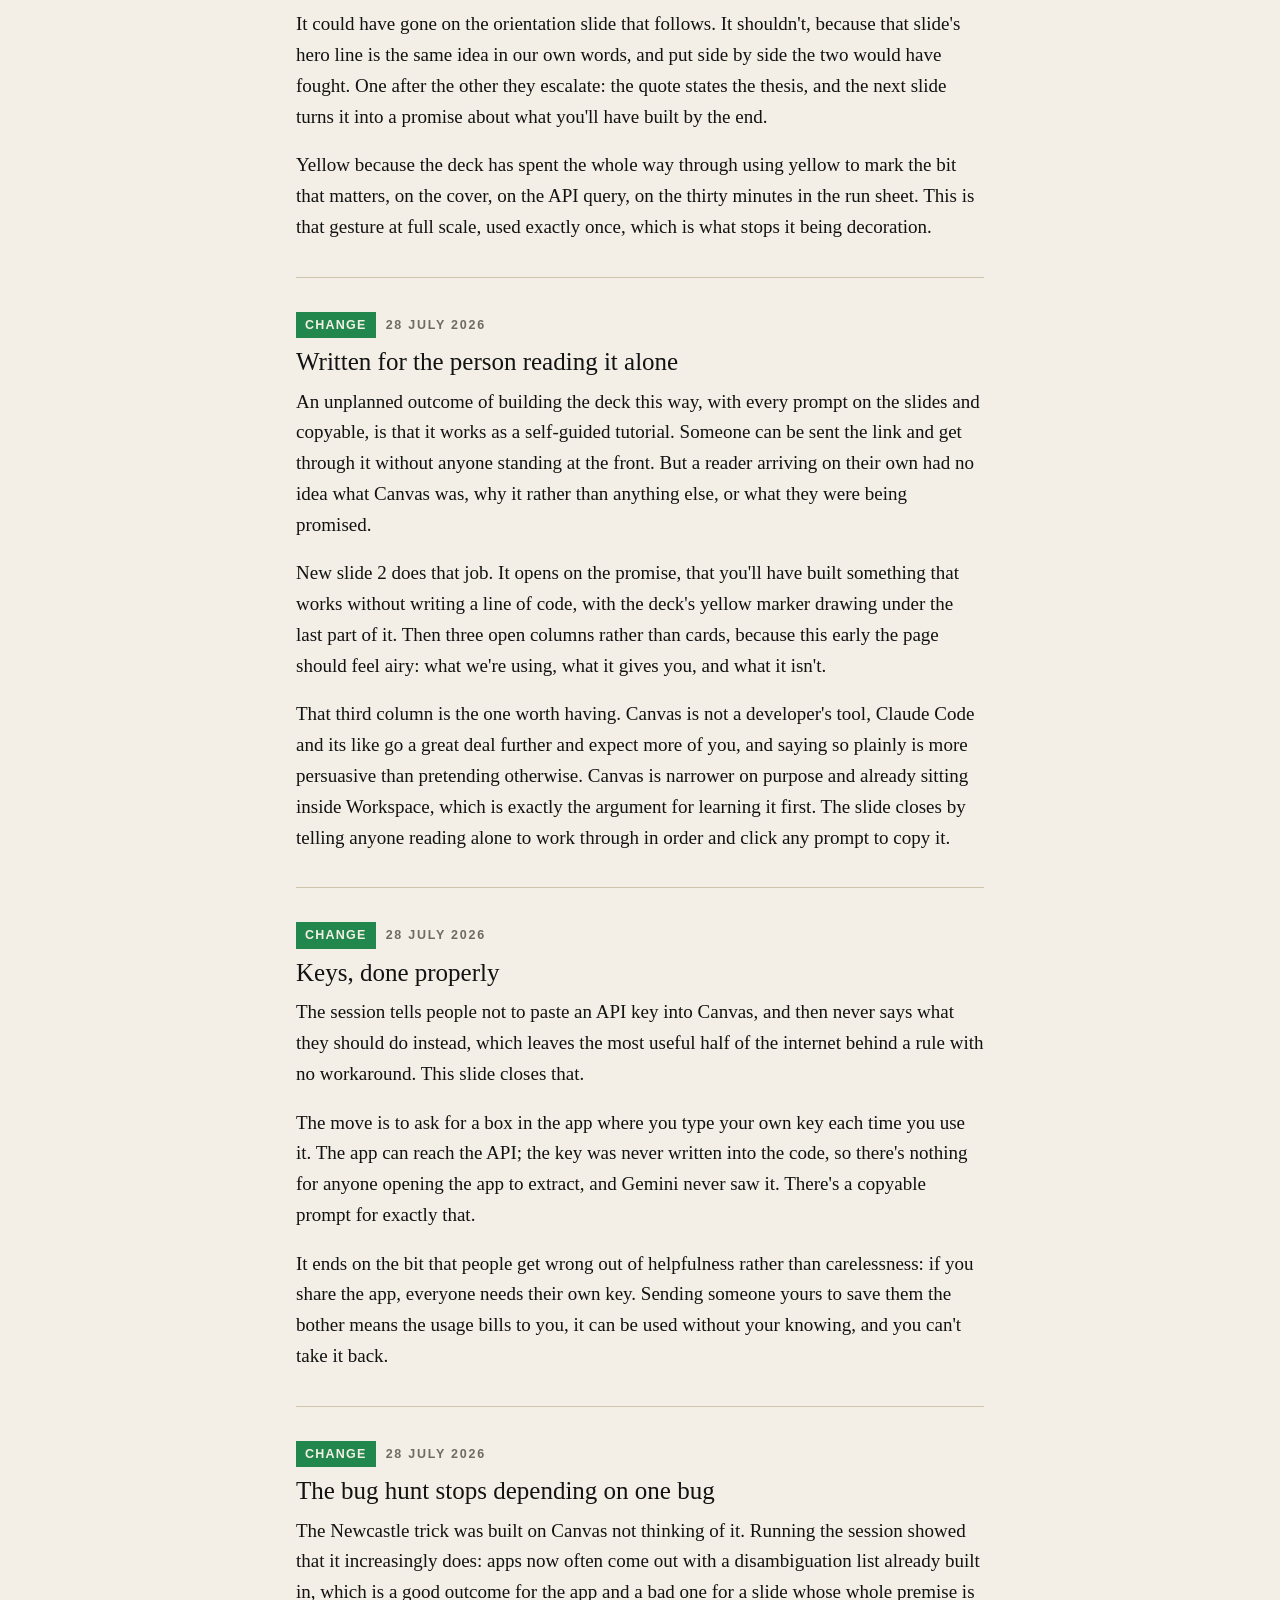
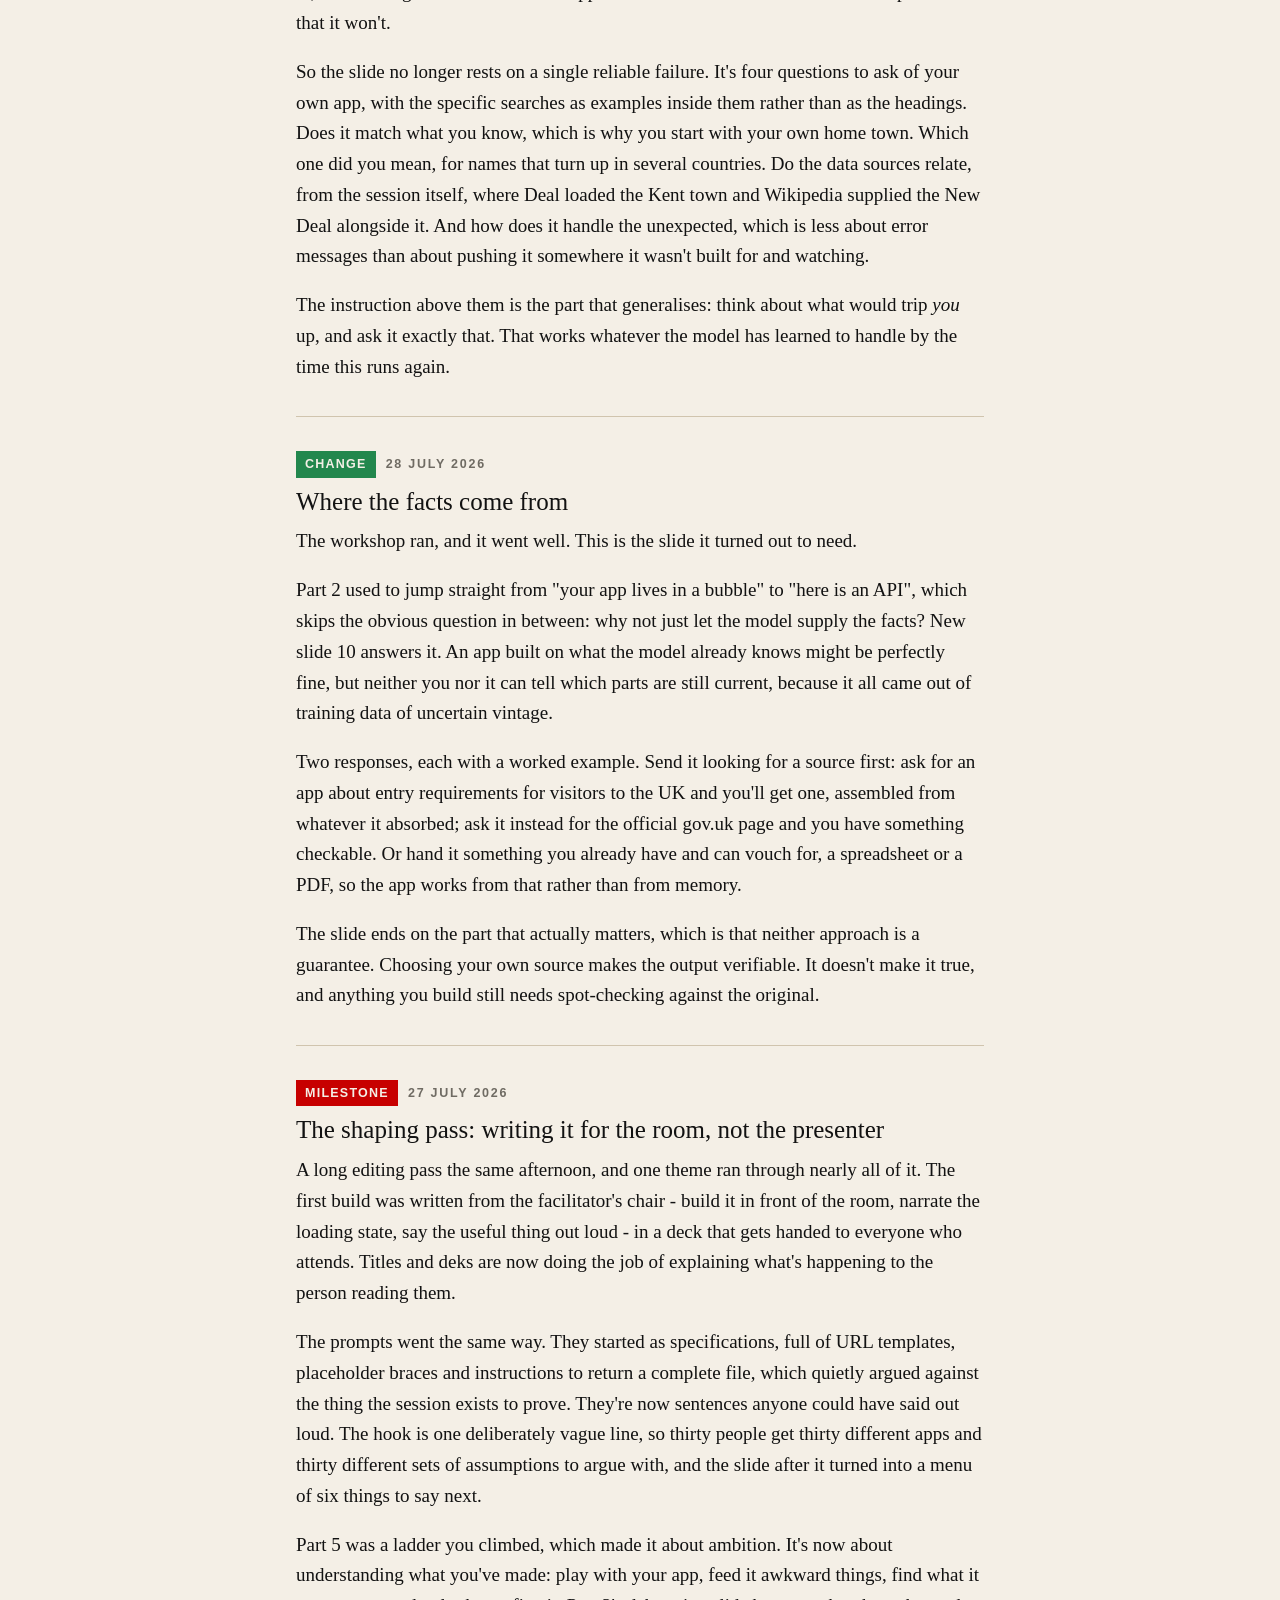
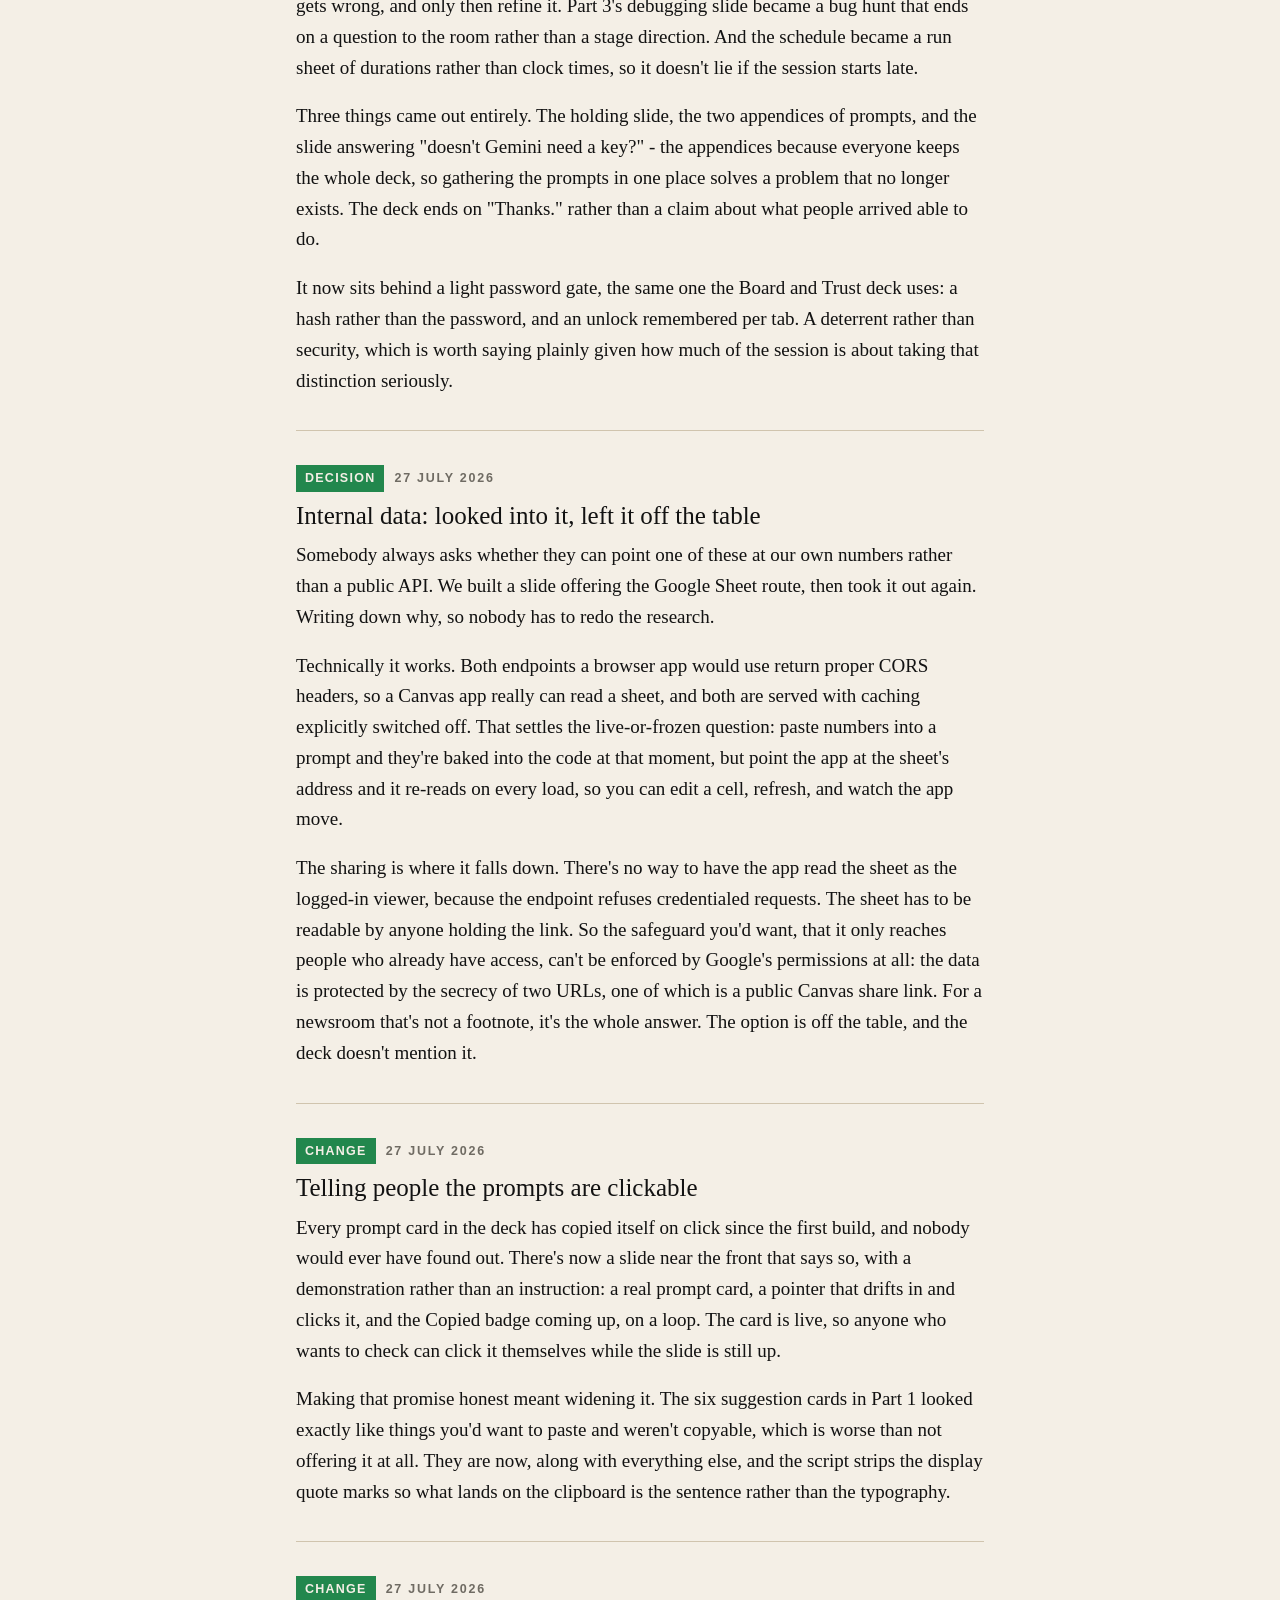
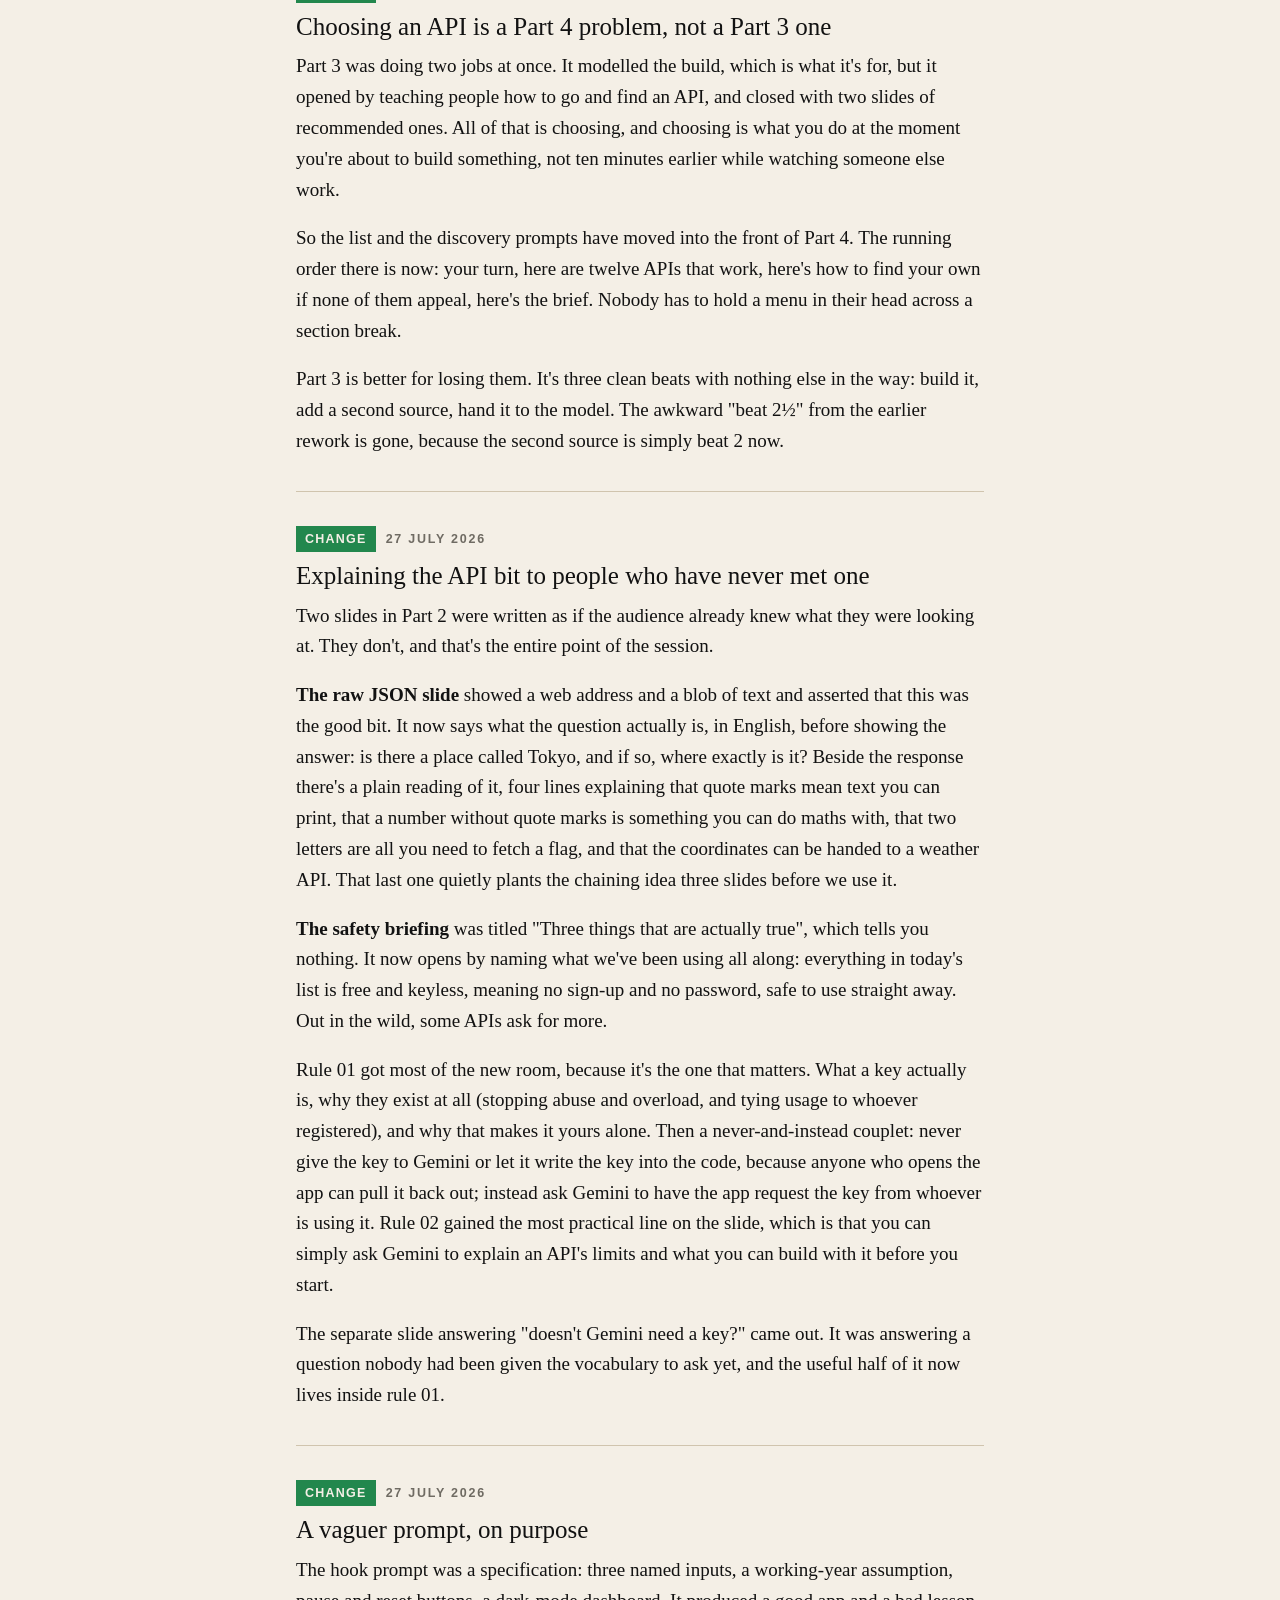
==== commit 334bd5a6: "A second Karpathy line: the post that named vibe coding A second yellow slide after the epigraph, so" ====
--- a/about.html
+++ b/about.html
@@ -214,7 +214,7 @@
     <li><strong>Every prompt card copies on click</strong>, and so do the suggestion cards. The lesson plan says to keep the prompts open in a notes file so you're not retyping them live; this removes that step, because the deck is the clipboard. Slide 4 explains it, with a card that demonstrates itself.</li>
   </ul>
 
-  <p>The session I now run by default is <a href="slg.html">the taster</a>: 23 slides for a single hands-on session of about forty minutes, with more to try afterwards. It began as a cut for the Guardian's Senior Leadership Group and outgrew that. It carries a map: a rail of parts in every footer, a full map of the deck on M, a contents page, and a little more motion where it earns its place. Its <a href="slg-first-edition.html">first edition</a> is kept as it was.</p>
+  <p>The session I now run by default is <a href="slg.html">the taster</a>: 24 slides for a single hands-on session of about forty minutes, with more to try afterwards. It began as a cut for the Guardian's Senior Leadership Group and outgrew that. It carries a map: a rail of parts in every footer, a full map of the deck on M, a contents page, and a little more motion where it earns its place. Its <a href="slg-first-edition.html">first edition</a> is kept as it was.</p>
 
   <h2>How it's made</h2>
 
@@ -225,6 +225,13 @@
   <p>One thing worth saying plainly, because it's the point of the workshop as much as the deck: this was built by describing it in English to Claude Code and letting it do the typing.</p>
 
   <h2>Diary</h2>
+
+  <article class="entry">
+    <p class="entry-meta"><span class="tag">Change</span><span>24 November 2026</span></p>
+    <h3>A second line from Karpathy</h3>
+
+    <p>The taster opened on one borrowed line, Karpathy in January 2023 saying the hottest new programming language is English. It now has the sequel. In February 2025 he gave the thing its name: "There's a new kind of coding I call 'vibe coding', where you fully give in to the vibes, embrace exponentials, and forget that the code even exists." Both wouldn't fit on one slide without shrinking the first, so there are two yellow slides in a row. The background holds still and only the words change, which reads as one slide moving from the first thought to the second, at whatever moment I choose to move it.</p>
+  </article>
 
   <article class="entry">
     <p class="entry-meta"><span class="tag">Change</span><span>24 November 2026</span></p>
